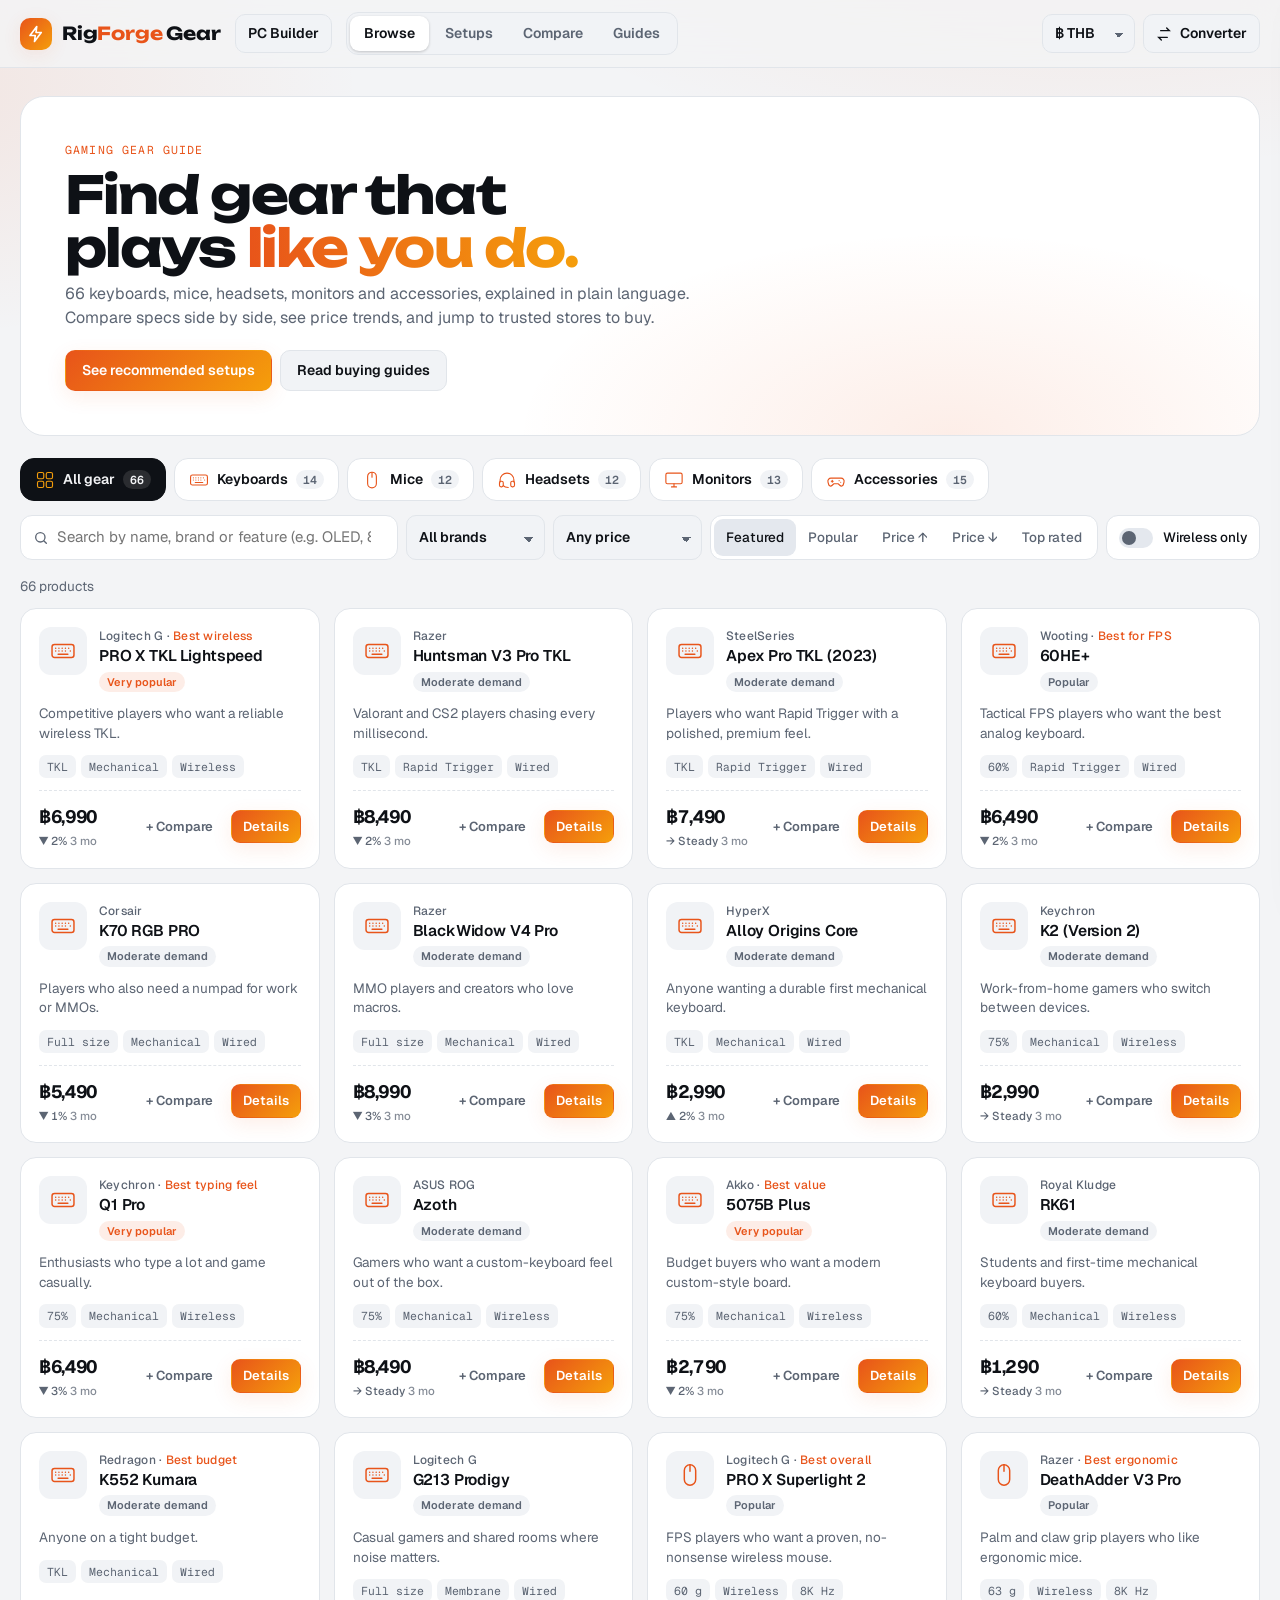
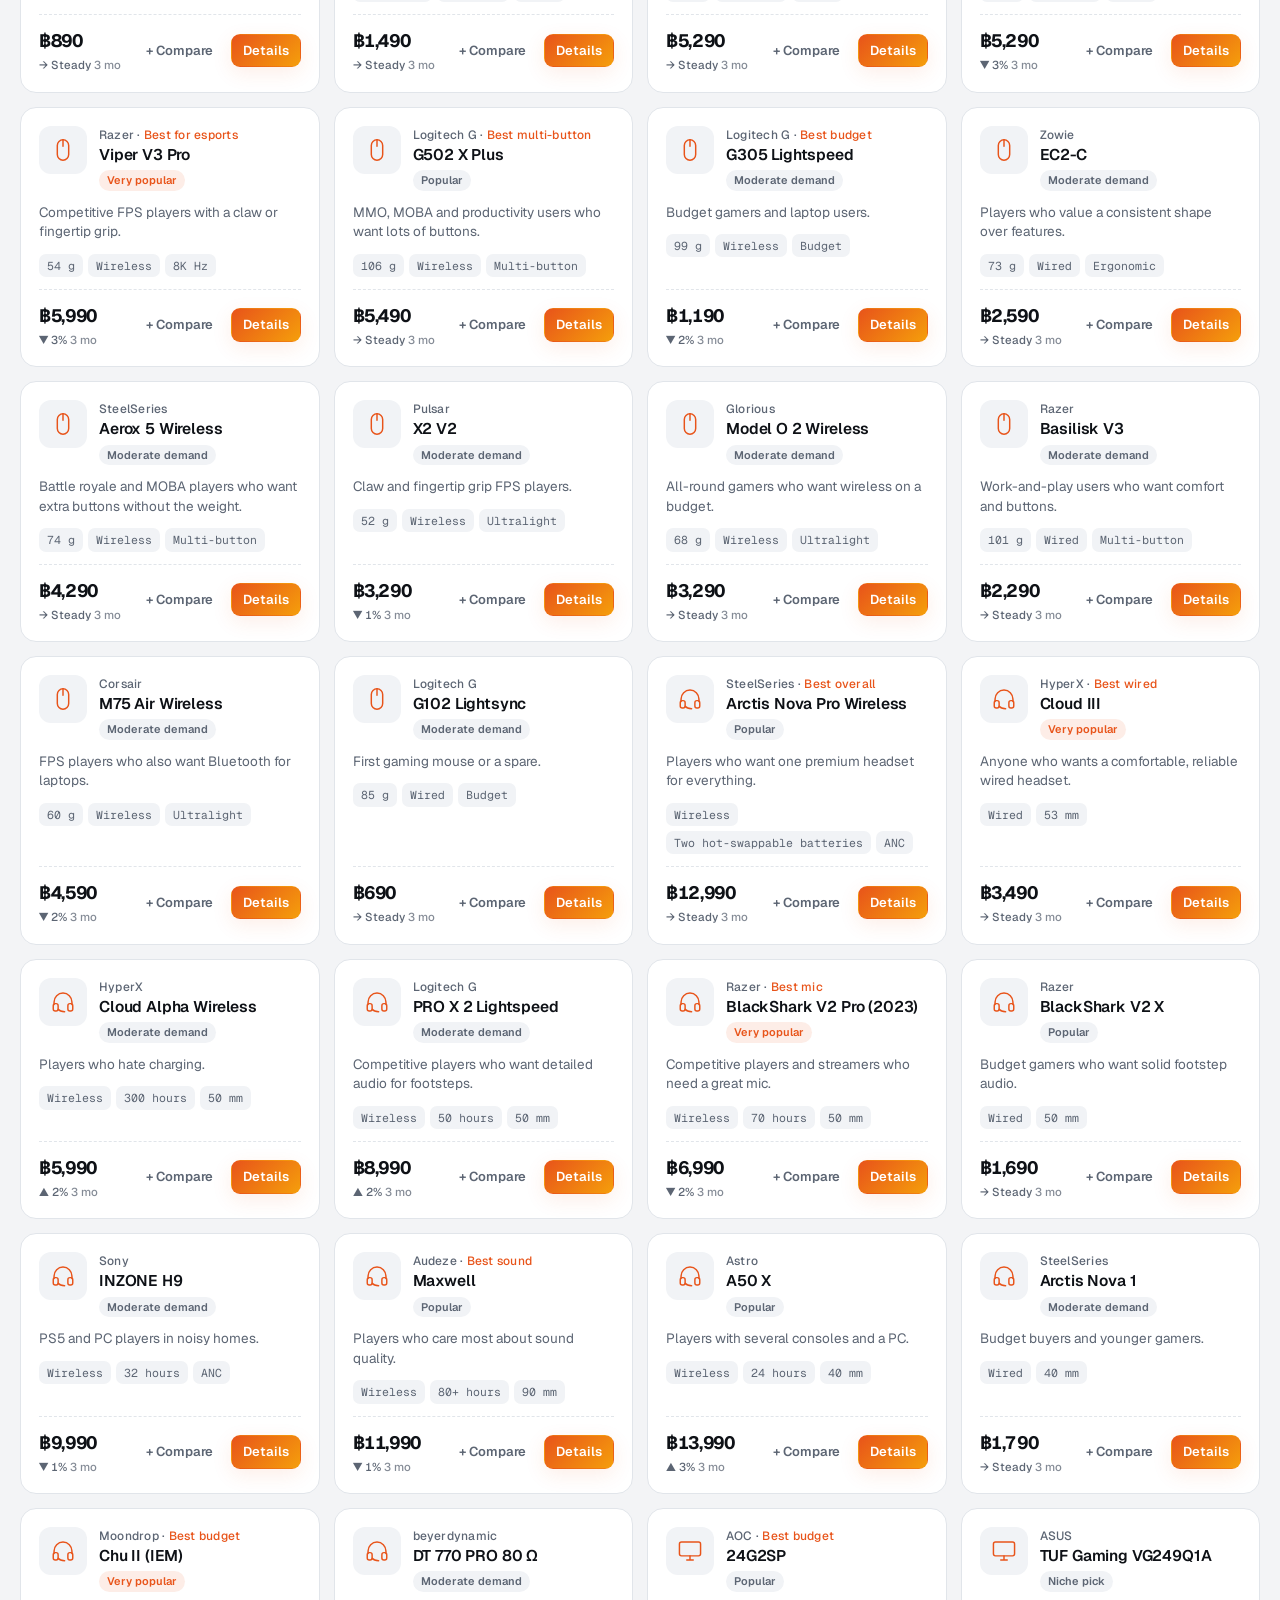
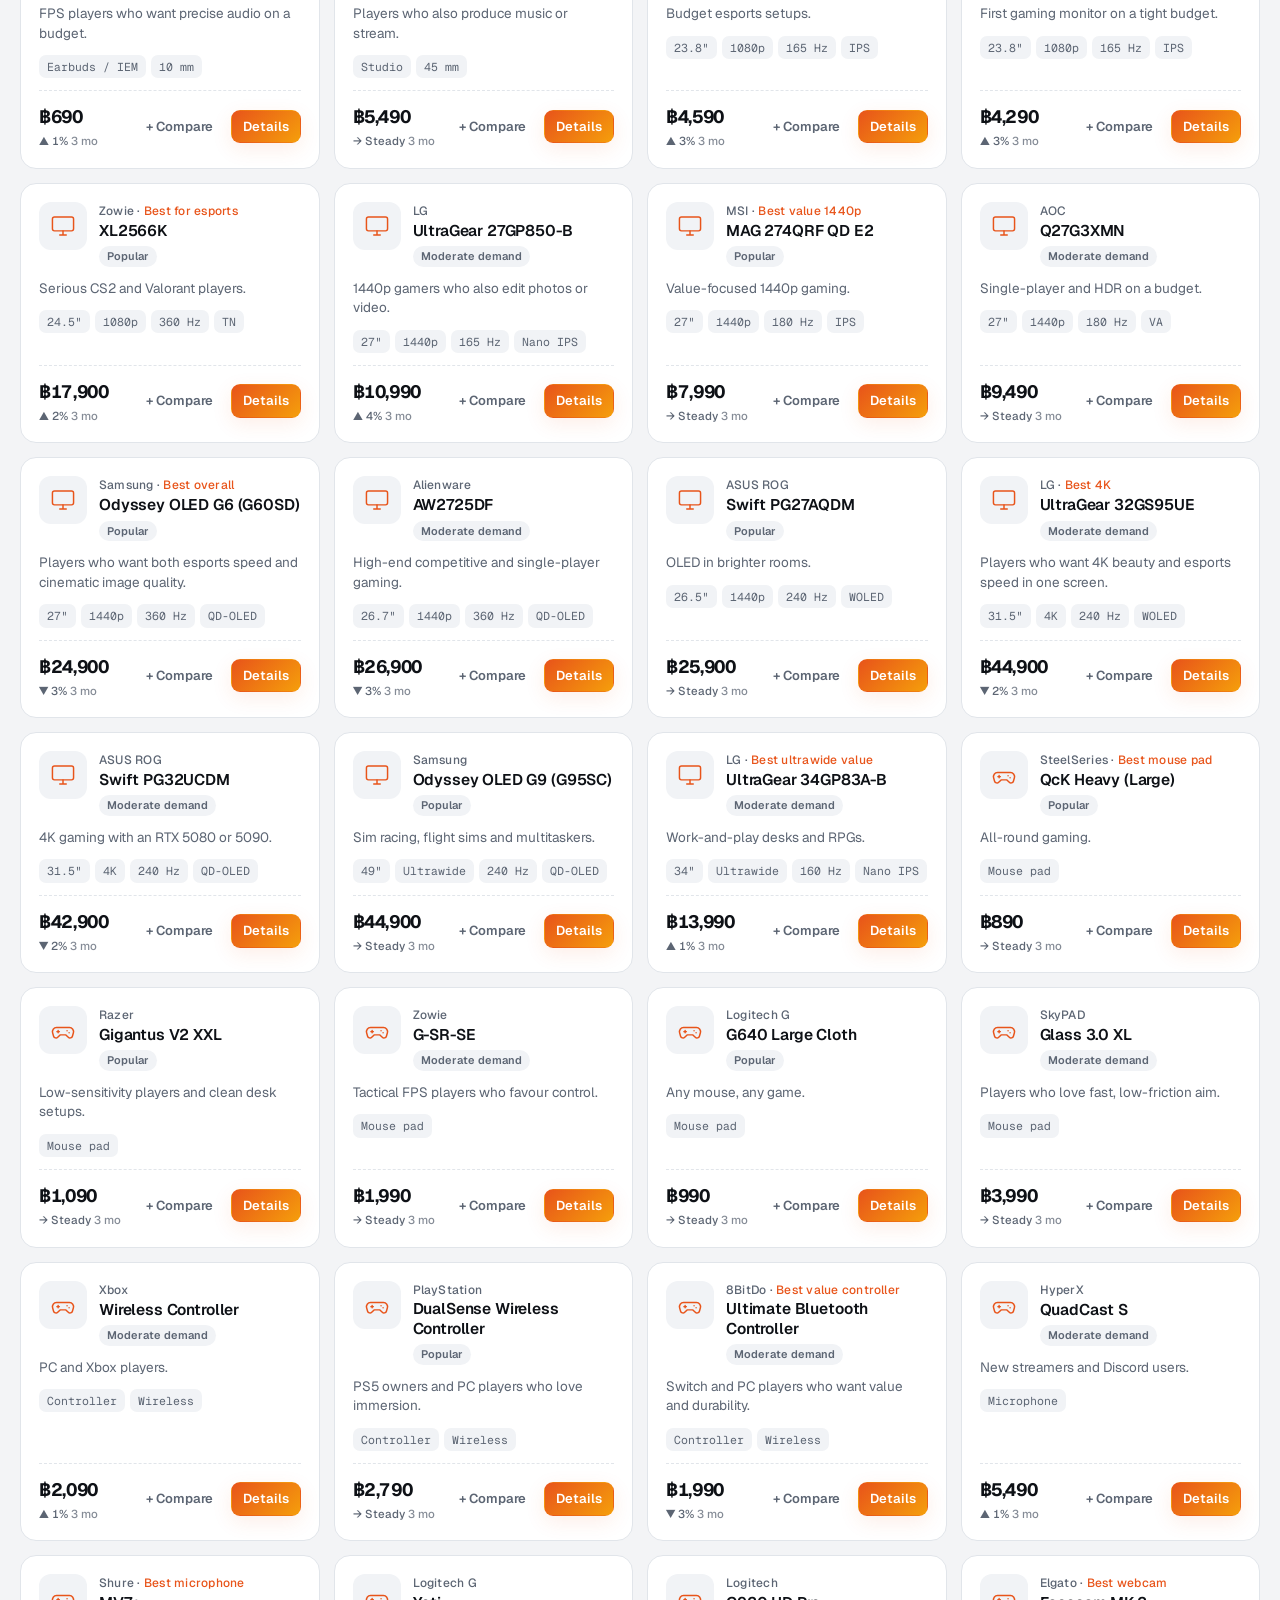
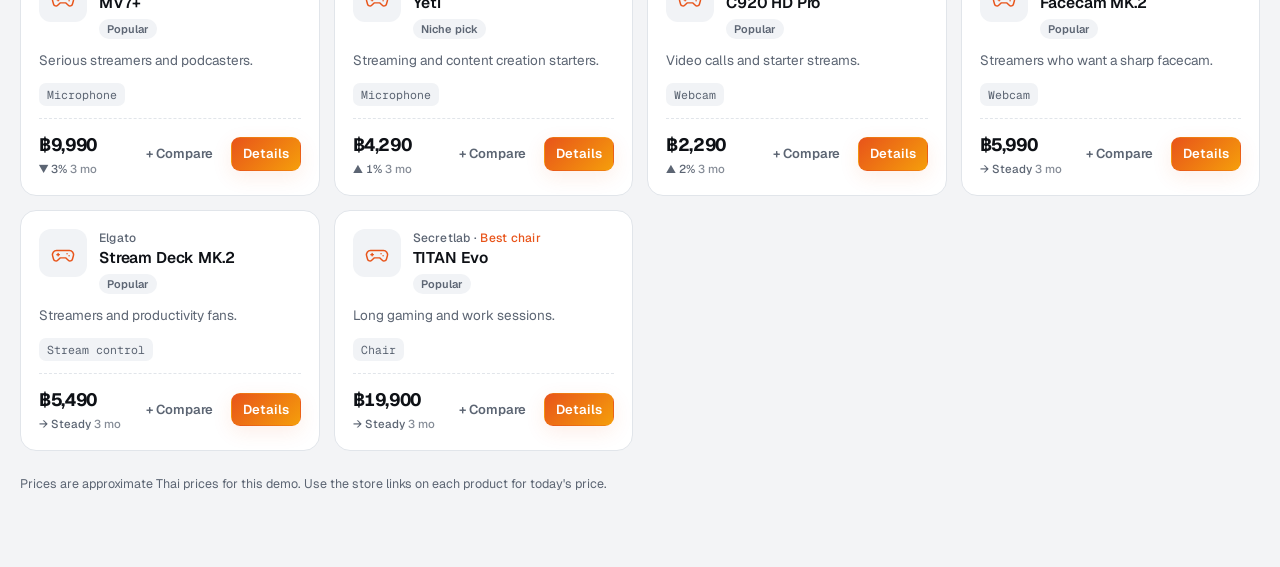
==== gear.html @ 375cad12 "Add files via upload" ====
<!doctype html>
<html lang="en">
<head>
<meta charset="utf-8">
<meta name="viewport" content="width=device-width,initial-scale=1,viewport-fit=cover">
<meta name="description" content="RigForge Gear: gaming keyboards, mice, headsets, monitors and accessories explained, compared and linked to stores.">
<title>RigForge Gear</title>
<link rel="preconnect" href="https://fonts.googleapis.com">
<link rel="preconnect" href="https://fonts.gstatic.com" crossorigin>
<link rel="stylesheet" href="https://fonts.googleapis.com/css2?family=Geist:wght@400;500;600;700&family=Geist+Mono:wght@400;500&family=Unbounded:wght@600;700&family=IBM+Plex+Sans+Thai:wght@400;500&display=swap">
<style>
/* Layout: forge workbench — glass header (views + currency + AI), card grid of parts, floating build console; 3D stage, picks page, detail drawer, chat panel. Dark-first, ember accent. */
:root{
  --bg:#0A0C0F; --surface:#12161C; --surface-2:#1A2029; --surface-3:#222A35; --ink:#ECEFF3; --muted:#8B95A3; --line:#252C36;
  --accent:#FF6B2C; --accent-2:#FFB547; --accent-ink:#160A03; --glow:rgba(255,107,44,.16); --head:rgba(10,12,15,.74); --scrim:rgba(0,0,0,.55);
  --ok:#3DD68C; --ok-soft:rgba(61,214,140,.12); --warn:#F5B544; --warn-soft:rgba(245,181,68,.13); --err:#FF6464; --err-soft:rgba(255,100,100,.13);
  --star:#FFB547; --shadow:0 10px 40px rgba(0,0,0,.45);
  --f-brand:"Unbounded","Geist",system-ui,sans-serif;
  --f-body:"Geist","IBM Plex Sans Thai",system-ui,-apple-system,"Segoe UI",sans-serif;
  --f-mono:"Geist Mono",ui-monospace,SFMono-Regular,Menlo,monospace;
  --r:16px; color-scheme:dark;
}
@media (prefers-color-scheme:light){:root:not([data-theme="dark"]){
  --bg:#F3F4F6; --surface:#FFFFFF; --surface-2:#F1F3F6; --surface-3:#E4E8EE; --ink:#0E1116; --muted:#5C6573; --line:#E1E5EA;
  --accent:#E8541A; --accent-2:#F59E0B; --accent-ink:#FFFFFF; --glow:rgba(232,84,26,.10); --head:rgba(243,244,246,.8); --scrim:rgba(14,17,22,.35);
  --ok:#138A4F; --ok-soft:#E3F5EB; --warn:#A96300; --warn-soft:#FDF1DC; --err:#CF3434; --err-soft:#FCE6E6;
  --star:#E08A00; --shadow:0 10px 40px rgba(14,17,22,.10); color-scheme:light}}
:root[data-theme="light"]{
  --bg:#F3F4F6; --surface:#FFFFFF; --surface-2:#F1F3F6; --surface-3:#E4E8EE; --ink:#0E1116; --muted:#5C6573; --line:#E1E5EA;
  --accent:#E8541A; --accent-2:#F59E0B; --accent-ink:#FFFFFF; --glow:rgba(232,84,26,.10); --head:rgba(243,244,246,.8); --scrim:rgba(14,17,22,.35);
  --ok:#138A4F; --ok-soft:#E3F5EB; --warn:#A96300; --warn-soft:#FDF1DC; --err:#CF3434; --err-soft:#FCE6E6;
  --star:#E08A00; --shadow:0 10px 40px rgba(14,17,22,.10); color-scheme:light}

*{box-sizing:border-box}
[hidden]{display:none!important}
body{background:var(--bg);background-image:radial-gradient(900px 420px at 85% -120px,var(--glow),transparent 70%),radial-gradient(700px 360px at -10% 10%,var(--glow),transparent 70%);background-attachment:fixed;color:var(--ink);font-family:var(--f-body);font-size:15px;line-height:1.5;margin:0;min-height:100vh}
button,input,select,textarea{font:inherit;color:inherit}
button{cursor:pointer}
:focus-visible{outline:2px solid var(--accent);outline-offset:2px;border-radius:6px}
.num{font-variant-numeric:tabular-nums}
.visually-hidden{position:absolute;width:1px;height:1px;overflow:hidden;clip:rect(0 0 0 0)}

/* header */
.top{position:sticky;top:env(safe-area-inset-top,0px);z-index:30;background:var(--head);backdrop-filter:blur(16px) saturate(1.4);-webkit-backdrop-filter:blur(16px) saturate(1.4);border-bottom:1px solid var(--line)}
.top-in{max-width:1320px;margin:0 auto;padding-block:12px;padding-inline:20px;display:flex;align-items:center;gap:14px;flex-wrap:wrap}
.brand{display:flex;align-items:center;gap:10px;font-family:var(--f-brand);font-weight:700;font-size:18px;letter-spacing:-.01em;color:var(--ink);background:none;border:0;padding:0}
.logo{width:32px;height:32px;border-radius:10px;background:linear-gradient(135deg,var(--accent),var(--accent-2));display:grid;place-items:center;color:var(--accent-ink);box-shadow:0 4px 18px var(--glow)}
.logo svg{width:18px;height:18px}
.brand em{font-style:normal;color:var(--accent)}
.tabs{display:flex;gap:2px;background:var(--surface-2);border:1px solid var(--line);border-radius:12px;padding:3px}
.tabs button{border:0;background:none;padding:7px 14px;border-radius:9px;font-weight:600;font-size:14px;color:var(--muted);white-space:nowrap}
.tabs button:hover{color:var(--ink)}
.tabs button.on{background:var(--surface);color:var(--ink);box-shadow:0 1px 3px rgba(0,0,0,.2)}
.top-tools{margin-left:auto;display:flex;align-items:center;gap:8px}
.cur-select{appearance:none;-webkit-appearance:none;background:var(--surface-2);border:1px solid var(--line);border-radius:10px;padding:8px 30px 8px 12px;font-weight:600;font-size:14px;background-image:linear-gradient(45deg,transparent 50%,var(--muted) 50%),linear-gradient(135deg,var(--muted) 50%,transparent 50%);background-position:calc(100% - 15px) 55%,calc(100% - 10px) 55%;background-size:5px 5px;background-repeat:no-repeat}
.icon-btn{display:inline-flex;align-items:center;gap:8px;background:var(--surface-2);border:1px solid var(--line);border-radius:10px;padding:8px 12px;font-weight:600;font-size:14px}
.icon-btn:hover,.cur-select:hover{border-color:var(--muted)}
.icon-btn svg{width:16px;height:16px}
.icon-btn.on{border-color:var(--accent);color:var(--accent)}
.icon-btn.ai{background:linear-gradient(135deg,var(--accent),var(--accent-2));border-color:transparent;color:var(--accent-ink)}
@media (max-width:820px){.tabs{order:3;width:100%}.tabs button{flex:1}}
@media (max-width:560px){.icon-btn .lbl{display:none}.brand span.w{display:none}}

/* steps */
.steps{max-width:1320px;margin:0 auto;padding-inline:20px;padding-block:0 12px;display:flex;gap:6px;overflow-x:auto;scrollbar-width:none}
.steps::-webkit-scrollbar{display:none}
.step{flex:0 0 auto;display:flex;align-items:center;gap:8px;background:transparent;border:1px solid var(--line);padding:6px 12px 6px 6px;border-radius:999px;font-size:13.5px;font-weight:500;color:var(--muted);white-space:nowrap;transition:.15s}
.step .n{width:22px;height:22px;border-radius:50%;display:grid;place-items:center;font-family:var(--f-mono);font-size:11px;background:var(--surface-2);color:var(--muted)}
.step.ok .n{background:var(--ok-soft);color:var(--ok)}
.step.warn .n{background:var(--warn-soft);color:var(--warn)}
.step.err .n{background:var(--err-soft);color:var(--err)}
.step:hover{color:var(--ink);border-color:var(--muted)}
.step.on{background:var(--ink);border-color:var(--ink);color:var(--bg)}
.step.on .n{background:var(--bg);color:var(--ink)}

/* converter popover */
.conv{position:absolute;right:20px;top:calc(100% + 8px);width:min(380px,calc(100vw - 32px));background:var(--surface);border:1px solid var(--line);border-radius:var(--r);box-shadow:var(--shadow);padding:18px;z-index:50}
.conv h3{margin:0 0 2px;font-size:16px;font-weight:600}
.conv .sub{font-size:12.5px;color:var(--muted);margin-bottom:14px}
.conv-grid{display:grid;gap:10px}
.conv-row{display:grid;grid-template-columns:minmax(0,1fr) 108px;gap:8px}
.conv input,.conv select{background:var(--surface-2);border:1px solid var(--line);border-radius:10px;padding:10px 12px;min-width:0;width:100%}
.conv input{font-family:var(--f-mono);font-size:16px}
.swap{justify-self:center;width:36px;height:36px;border-radius:50%;border:1px solid var(--line);background:var(--surface-2);display:grid;place-items:center;transition:transform .2s}
.swap:hover{transform:rotate(180deg);border-color:var(--accent)}
.swap svg{width:16px;height:16px}
.conv-out{background:linear-gradient(135deg,var(--glow),transparent);border:1px solid var(--line);border-radius:12px;padding:14px}
.conv-out .big{font-family:var(--f-mono);font-size:26px;font-weight:500;letter-spacing:-.02em;overflow-wrap:anywhere}
.conv-out .rate{font-size:12.5px;color:var(--muted)}
.conv-foot{display:flex;flex-wrap:wrap;gap:8px;margin-top:12px}
.quick{display:flex;flex-wrap:wrap;gap:6px;margin-top:12px}
.quick button{font-family:var(--f-mono);font-size:12px;padding:5px 9px;border-radius:8px;border:1px solid var(--line);background:none;color:var(--muted)}
.quick button:hover{color:var(--ink);border-color:var(--muted)}
@media (max-width:560px){.conv{right:16px}}

/* shell */
.shell{max-width:1320px;margin:0 auto;padding-inline:20px;padding-block:28px 60px;display:grid;grid-template-columns:minmax(0,1fr) 360px;gap:28px;align-items:start}
.shell.full{grid-template-columns:minmax(0,1fr)}
.shell.full .console{display:none}
@media (max-width:980px){.shell{grid-template-columns:minmax(0,1fr);padding-bottom:120px}}
@media (max-width:560px){.shell,.top-in,.steps{padding-inline:16px}}

h1,h2,h3{margin:0;text-wrap:balance;letter-spacing:-.02em}
h1{font-size:clamp(26px,3.2vw,34px);font-weight:700;line-height:1.1}
h2{font-size:19px;font-weight:600}
.eyebrow{font-family:var(--f-mono);font-size:11.5px;letter-spacing:.1em;text-transform:uppercase;color:var(--accent)}
.lede{color:var(--muted);max-width:62ch;margin:8px 0 0}
.main-head{display:flex;flex-wrap:wrap;align-items:flex-end;justify-content:space-between;gap:16px;margin-bottom:20px}
.head-acts{display:flex;gap:8px;flex-wrap:wrap}

/* buttons */
.btn{display:inline-flex;align-items:center;justify-content:center;gap:6px;border:1px solid var(--line);background:var(--surface-2);border-radius:10px;padding:9px 16px;font-weight:600;font-size:14px;white-space:nowrap;transition:.15s}
.btn:hover{border-color:var(--muted)}
.btn.primary{background:linear-gradient(135deg,var(--accent),var(--accent-2));border-color:transparent;color:var(--accent-ink);box-shadow:0 6px 20px var(--glow)}
.btn.primary:hover{filter:brightness(1.07);transform:translateY(-1px)}
.btn.ghost{background:none;border-color:transparent;color:var(--muted)}
.btn.ghost:hover{color:var(--ink)}
.btn.sel{background:var(--ok-soft);border-color:transparent;color:var(--ok)}
.btn.sm{padding:6px 11px;font-size:13px;border-radius:9px}
.btn[disabled]{opacity:.4;cursor:not-allowed;transform:none;filter:none}
.link{background:none;border:0;padding:0;color:inherit;text-align:left;font:inherit}
.link:hover{color:var(--accent)}

/* toolbar */
.tools{display:flex;flex-wrap:wrap;gap:8px;margin-bottom:16px}
.search{flex:1 1 240px;display:flex;align-items:center;gap:8px;background:var(--surface);border:1px solid var(--line);border-radius:12px;padding:0 12px;min-width:0}
.search svg{width:16px;height:16px;color:var(--muted);flex:none}
.search input{border:0;background:none;padding:10px 0;width:100%;min-width:0;outline:none}
.search:focus-within{border-color:var(--accent)}
.seg{display:flex;flex-wrap:wrap;background:var(--surface);border:1px solid var(--line);border-radius:12px;padding:3px}
.seg button{border:0;background:none;padding:6px 12px;border-radius:9px;font-size:13.5px;font-weight:500;color:var(--muted)}
.seg button.on{background:var(--surface-3);color:var(--ink)}
.toggle{display:flex;align-items:center;gap:10px;font-size:13.5px;font-weight:500;padding:6px 12px;border:1px solid var(--line);border-radius:12px;background:var(--surface);cursor:pointer}
.toggle input{appearance:none;-webkit-appearance:none;width:34px;height:20px;border-radius:99px;background:var(--surface-3);position:relative;margin:0;cursor:pointer;transition:.2s;flex:none}
.toggle input::after{content:"";position:absolute;top:3px;left:3px;width:14px;height:14px;border-radius:50%;background:var(--muted);transition:.2s}
.toggle input:checked{background:var(--accent)}
.toggle input:checked::after{left:17px;background:var(--accent-ink)}

/* part cards */
.grid{display:grid;grid-template-columns:repeat(auto-fill,minmax(280px,1fr));gap:14px}
.card{position:relative;display:flex;flex-direction:column;gap:12px;background:var(--surface);border:1px solid var(--line);border-radius:var(--r);padding:18px;transition:border-color .15s,transform .15s,box-shadow .15s}
.card:hover{border-color:var(--surface-3);transform:translateY(-2px);box-shadow:var(--shadow)}
.card.sel{border-color:var(--accent);box-shadow:0 0 0 1px var(--accent),0 10px 40px var(--glow)}
.card.bad{opacity:.62}
.card.bad:hover{opacity:.92}
.card-top{display:flex;gap:12px;align-items:flex-start;padding-right:64px}
.thumb{width:48px;height:48px;border-radius:12px;background:var(--surface-2);display:grid;place-items:center;color:var(--accent);flex:none}
.thumb svg{width:26px;height:26px}
.pbrand{font-size:12px;color:var(--muted);font-weight:500;letter-spacing:.02em}
.pname{font-weight:600;font-size:15.5px;line-height:1.3;letter-spacing:-.01em}
.badge{position:absolute;top:14px;right:14px;font-size:11px;font-weight:600;padding:3px 8px;border-radius:99px}
.badge.ok{background:var(--ok-soft);color:var(--ok)}.badge.warn{background:var(--warn-soft);color:var(--warn)}.badge.err{background:var(--err-soft);color:var(--err)}
.tags{display:flex;flex-wrap:wrap;gap:5px}
.tag{font-family:var(--f-mono);font-size:11.5px;padding:3px 8px;border-radius:7px;background:var(--surface-2);color:var(--muted);white-space:nowrap}
.rating{display:inline-flex;align-items:center;gap:4px;font-size:12.5px;color:var(--muted)}
.rating b{color:var(--star);font-weight:600}
.msgs{display:grid;gap:4px;font-size:13px}
.msg{display:flex;gap:7px;align-items:flex-start}
.msg b{font-family:var(--f-mono)}
.msg.warn{color:var(--warn)}.msg.err{color:var(--err)}
.card-foot{margin-top:auto;display:flex;align-items:center;justify-content:space-between;gap:10px;padding-top:12px;border-top:1px dashed var(--line);flex-wrap:wrap}
.card-foot .acts{display:flex;gap:6px}
.price{font-weight:700;font-size:18px;letter-spacing:-.02em}
.price small{display:block;font-size:11.5px;font-weight:500;color:var(--muted);letter-spacing:0}
.empty{padding:40px;text-align:center;color:var(--muted);border:1px dashed var(--line);border-radius:var(--r)}

/* build console */
.console{position:sticky;top:calc(env(safe-area-inset-top,0px) + 128px);background:var(--surface);border:1px solid var(--line);border-radius:20px;box-shadow:var(--shadow);overflow:hidden}
.c-head{padding:18px 18px 14px;display:flex;justify-content:space-between;align-items:center;gap:8px}
.pill{font-size:12px;font-weight:600;padding:4px 10px;border-radius:99px;white-space:nowrap}
.pill.ok{background:var(--ok-soft);color:var(--ok)}.pill.warn{background:var(--warn-soft);color:var(--warn)}.pill.err{background:var(--err-soft);color:var(--err)}.pill.idle{background:var(--surface-2);color:var(--muted)}
.gauge{display:flex;align-items:center;gap:16px;margin:0 18px 12px;padding:14px;border-radius:14px;background:var(--surface-2)}
.gauge svg{width:76px;height:76px;flex:none}
.gauge .g-l{font-size:12px;color:var(--muted)}
.gauge .g-v{font-family:var(--f-mono);font-size:20px;font-weight:500}
.gauge .g-s{font-size:12.5px;color:var(--muted)}
.rows{list-style:none;margin:0;padding:0 8px 6px}
.row{display:grid;grid-template-columns:30px minmax(0,1fr) auto;gap:10px;align-items:center;padding:8px 10px;border-radius:10px;cursor:pointer;width:100%;text-align:left;background:none;border:0}
.row:hover{background:var(--surface-2)}
.row .ri{width:30px;height:30px;border-radius:8px;background:var(--surface-2);display:grid;place-items:center;color:var(--muted);position:relative}
.row:hover .ri{background:var(--surface-3)}
.row .ri svg{width:16px;height:16px}
.row .ri i{position:absolute;right:-2px;bottom:-2px;width:9px;height:9px;border-radius:50%;border:2px solid var(--surface)}
.row .ri i.ok{background:var(--ok)}.row .ri i.warn{background:var(--warn)}.row .ri i.err{background:var(--err)}
.row .ri.filled{color:var(--accent)}
.row .k{font-size:11px;color:var(--muted);font-family:var(--f-mono);letter-spacing:.06em;text-transform:uppercase}
.row .v{font-size:13.5px;font-weight:500;overflow:hidden;text-overflow:ellipsis;white-space:nowrap}
.row .v.none{color:var(--muted);font-weight:400}
.row .p{font-size:13px;color:var(--muted)}
.c-total{margin:4px 18px 0;padding:16px 0;border-top:1px solid var(--line);display:flex;justify-content:space-between;align-items:flex-end;gap:10px}
.c-total .lab{font-size:13px;color:var(--muted)}
.c-total strong{font-size:28px;font-weight:700;letter-spacing:-.03em;line-height:1}
.c-total .alt{font-size:12px;color:var(--muted);text-align:right;margin-top:4px}
.c-actions{padding:0 18px 18px;display:grid;grid-template-columns:1fr 1fr;gap:8px}
.c-actions .btn.primary{grid-column:1/-1}
.close-sheet{display:none}

/* mobile */
.mbar{display:none}
.scrim{display:none}
@media (max-width:980px){
  .console{position:fixed;left:0;right:0;bottom:0;top:auto;z-index:60;border-radius:22px 22px 0 0;max-height:85vh;overflow:auto;transform:translateY(105%);transition:transform .28s cubic-bezier(.2,.8,.2,1);padding-bottom:env(safe-area-inset-bottom,0px)}
  .console.open{transform:none}
  .shell.full .console{display:block}
  .close-sheet{display:inline-flex}
  .mbar{display:flex;position:fixed;left:12px;right:84px;bottom:calc(12px + env(safe-area-inset-bottom,0px));z-index:40;background:var(--surface);border:1px solid var(--line);border-radius:16px;padding:10px 10px 10px 16px;align-items:center;gap:12px;box-shadow:var(--shadow)}
  .mbar .t{font-weight:700;font-size:18px;letter-spacing:-.02em}
  .mbar .s{font-size:12px;color:var(--muted)}
  .mbar .btn{margin-left:auto}
  .scrim{display:block;position:fixed;inset:0;background:var(--scrim);z-index:55}
}

/* start + hero */
.hero{position:relative;overflow:hidden;border-radius:24px;padding:clamp(24px,4vw,44px);background:var(--surface);border:1px solid var(--line)}
.hero::before{content:"";position:absolute;inset:auto -10% -60% 40%;height:120%;background:radial-gradient(closest-side,var(--glow),transparent);pointer-events:none}
.hero h1{font-family:var(--f-brand);font-size:clamp(30px,5vw,52px);font-weight:700;line-height:1.02;letter-spacing:-.03em;max-width:14ch}
.hero h1 span{background:linear-gradient(90deg,var(--accent),var(--accent-2));-webkit-background-clip:text;background-clip:text;color:transparent}
.hero .lede{font-size:16px;position:relative}
.hero-acts{display:flex;flex-wrap:wrap;gap:8px;margin-top:20px;position:relative}
.stats{display:flex;flex-wrap:wrap;gap:24px;margin-top:24px;position:relative}
.stat .v{font-family:var(--f-mono);font-size:22px;font-weight:500}
.stat .l{font-size:12.5px;color:var(--muted)}
.presets{display:grid;grid-template-columns:repeat(auto-fill,minmax(270px,1fr));gap:14px;margin-top:16px}
.preset{position:relative;text-align:left;background:var(--surface);border:1px solid var(--line);border-radius:var(--r);padding:20px;display:flex;flex-direction:column;gap:12px;transition:.15s}
.preset:hover{border-color:var(--accent);box-shadow:0 10px 40px var(--glow)}
.preset .tier{display:flex;gap:6px;flex-wrap:wrap}
.preset .tier span{font-family:var(--f-mono);font-size:10.5px;letter-spacing:.08em;text-transform:uppercase;color:var(--accent);background:var(--glow);padding:3px 7px;border-radius:6px}
.preset h3{font-size:19px;font-weight:600}
.preset p{margin:0;color:var(--muted);font-size:14px}
.preset ul{margin:0;padding:0;list-style:none;display:grid;gap:6px;font-size:13px}
.preset li{display:flex;gap:8px;align-items:center}
.preset li svg{width:14px;height:14px;color:var(--muted);flex:none}
.preset .pp{font-size:21px;font-weight:700;letter-spacing:-.02em;margin-top:auto;padding-top:12px;border-top:1px dashed var(--line);display:flex;justify-content:space-between;align-items:center;gap:8px;flex-wrap:wrap}
.preset .pp .acts{display:flex;gap:6px}
.section{margin-top:36px}
.section-head{display:flex;justify-content:space-between;align-items:baseline;gap:12px;flex-wrap:wrap}
.saved{display:grid;gap:8px;margin-top:12px}
.saved-row{display:flex;flex-wrap:wrap;gap:10px;align-items:center;background:var(--surface);border:1px solid var(--line);border-radius:12px;padding:12px 16px}
.saved-row .nm{font-weight:600}
.saved-row .meta{font-size:13px;color:var(--muted)}
.saved-row .acts{margin-left:auto;display:flex;gap:6px}

/* best picks */
.picks-group{margin-top:22px}
.picks-group h3{font-size:14px;font-family:var(--f-mono);font-weight:500;letter-spacing:.08em;text-transform:uppercase;color:var(--muted);margin-bottom:10px;display:flex;align-items:center;gap:8px}
.picks-group h3 svg{width:16px;height:16px;color:var(--accent)}
.picks{display:grid;grid-template-columns:repeat(auto-fill,minmax(250px,1fr));gap:12px}
.pick{display:flex;flex-direction:column;gap:8px;background:var(--surface);border:1px solid var(--line);border-radius:14px;padding:16px}
.pick .award{align-self:flex-start;font-size:11.5px;font-weight:600;padding:3px 9px;border-radius:99px;background:linear-gradient(135deg,var(--accent),var(--accent-2));color:var(--accent-ink)}
.pick .why{font-size:13.5px;color:var(--muted)}
.pick .row2{margin-top:auto;display:flex;justify-content:space-between;align-items:center;gap:8px;padding-top:8px}

/* review page */
.report{display:grid;gap:8px;margin-bottom:22px}
.check-item{display:flex;gap:10px;align-items:flex-start;padding:12px 16px;border-radius:12px;font-size:14px;background:var(--surface);border:1px solid var(--line)}
.check-item.err{background:var(--err-soft);border-color:transparent}
.check-item.warn{background:var(--warn-soft);border-color:transparent}
.check-item.ok{background:var(--ok-soft);border-color:transparent}
.check-item .ic{font-family:var(--f-mono);font-weight:600;min-width:16px}
.check-item.err .ic{color:var(--err)}.check-item.warn .ic{color:var(--warn)}.check-item.ok .ic{color:var(--ok)}
.tbl-wrap{overflow-x:auto;background:var(--surface);border:1px solid var(--line);border-radius:var(--r)}
table{border-collapse:collapse;width:100%;font-size:14px}
th,td{text-align:left;padding:12px 16px;border-bottom:1px solid var(--line);vertical-align:top}
th{font-family:var(--f-mono);font-size:11px;letter-spacing:.08em;text-transform:uppercase;color:var(--muted);font-weight:500}
td.r,th.r{text-align:right;white-space:nowrap}
tfoot td{font-weight:700;border-bottom:0;font-size:18px;letter-spacing:-.02em}
.save-row{display:flex;flex-wrap:wrap;gap:8px;margin-top:18px}
.save-row input{flex:1 1 220px;background:var(--surface);border:1px solid var(--line);border-radius:10px;padding:9px 14px;min-width:0}
.note{font-size:12.5px;color:var(--muted);margin-top:24px}
.note a{color:var(--accent)}
.banner{display:flex;flex-wrap:wrap;gap:10px;align-items:center;background:var(--surface);border:1px solid var(--line);border-left:3px solid var(--accent);border-radius:12px;padding:10px 14px;font-size:14px;margin-bottom:18px}
.banner .btn{padding:5px 10px;font-size:13px}
.banner span{flex:1 1 220px}

/* 3D */
.stage-wrap{display:grid;grid-template-columns:minmax(0,1fr) 300px;gap:20px;align-items:start}
@media (max-width:980px){.stage-wrap{grid-template-columns:minmax(0,1fr)}}
.stage{position:relative;background:radial-gradient(ellipse at 50% 40%,var(--surface-2),var(--surface));border:1px solid var(--line);border-radius:22px;overflow:hidden;aspect-ratio:4/3;max-width:100%;touch-action:none;cursor:grab}
.stage:active{cursor:grabbing}
.stage canvas{display:block;width:100%;height:100%}
.stage-hud{position:absolute;left:14px;right:14px;bottom:14px;display:flex;flex-wrap:wrap;gap:8px;justify-content:space-between;align-items:flex-end;pointer-events:none}
.stage-hud > *{pointer-events:auto}
.stage-hint{font-size:12px;color:var(--muted);background:var(--head);backdrop-filter:blur(8px);padding:6px 10px;border-radius:8px}
.stage-ctrls{display:flex;gap:6px;flex-wrap:wrap}
.stage-ctrls .btn{background:var(--head);backdrop-filter:blur(8px)}
.stage-ctrls .btn.on{border-color:var(--accent);color:var(--accent)}
.tip{position:absolute;pointer-events:none;background:var(--ink);color:var(--bg);font-size:12.5px;font-weight:500;padding:6px 10px;border-radius:8px;transform:translate(-50%,-130%);white-space:nowrap;z-index:2}
.stage-fallback{position:absolute;inset:0 0 60px 0;display:grid;place-items:center;text-align:center;padding:24px;color:var(--muted)}
.legend{background:var(--surface);border:1px solid var(--line);border-radius:18px;padding:8px}
.legend h2{padding:10px 10px 6px}
.lg{display:grid;grid-template-columns:12px minmax(0,1fr);gap:10px;align-items:center;padding:8px 10px;border-radius:10px;width:100%;text-align:left;background:none;border:0}
.lg:hover,.lg.on{background:var(--surface-2)}
.lg i{width:12px;height:12px;border-radius:4px}
.lg .k{font-size:11px;font-family:var(--f-mono);letter-spacing:.06em;text-transform:uppercase;color:var(--muted)}
.lg .v{font-size:13.5px;font-weight:500;overflow:hidden;text-overflow:ellipsis;white-space:nowrap}
.lg .v.none{color:var(--muted);font-weight:400}

/* drawer */
.drawer{position:fixed;top:0;right:0;bottom:0;width:min(560px,100%);z-index:90;background:var(--surface);border-left:1px solid var(--line);box-shadow:var(--shadow);overflow-y:auto;transform:translateX(105%);transition:transform .28s cubic-bezier(.2,.8,.2,1);padding-bottom:env(safe-area-inset-bottom,0px);padding-top:env(safe-area-inset-top,0px)}
.drawer.open{transform:none}
.dscrim{position:fixed;inset:0;background:var(--scrim);z-index:85}
.d-head{position:sticky;top:0;z-index:2;background:var(--surface);display:flex;justify-content:space-between;align-items:center;padding:14px 20px;border-bottom:1px solid var(--line)}
.d-body{padding:20px;display:grid;gap:22px}
.d-hero{display:flex;gap:16px;align-items:flex-start}
.d-hero .thumb{width:72px;height:72px;border-radius:18px}
.d-hero .thumb svg{width:40px;height:40px}
.d-hero h2{font-size:22px;line-height:1.2}
.d-buy{display:flex;flex-wrap:wrap;gap:10px;align-items:center;justify-content:space-between;background:var(--surface-2);border-radius:14px;padding:14px 16px}
.d-desc{margin:0;font-size:15px;line-height:1.6}
.specs{width:100%;border:1px solid var(--line);border-radius:12px;overflow:hidden}
.specs td{padding:9px 14px;font-size:14px}
.specs td:first-child{color:var(--muted);width:42%}
.specs tr:last-child td{border-bottom:0}
.sec-h{display:flex;justify-content:space-between;align-items:baseline;gap:10px;margin-bottom:10px;flex-wrap:wrap}
.stars{display:inline-flex;gap:1px;color:var(--star);letter-spacing:0}
.stars .off{color:var(--surface-3)}
.rv-sum{display:flex;align-items:center;gap:14px;background:var(--surface-2);border-radius:14px;padding:14px 16px;margin-bottom:12px}
.rv-sum .avg{font-size:32px;font-weight:700;letter-spacing:-.03em;line-height:1}
.rv-list{display:grid;gap:10px}
.rv{border:1px solid var(--line);border-radius:12px;padding:12px 14px}
.rv-top{display:flex;align-items:center;gap:10px;flex-wrap:wrap}
.rv-top img{width:26px;height:26px;border-radius:50%}
.rv-top .who{font-weight:600;font-size:14px}
.rv-top .when{font-size:12px;color:var(--muted)}
.rv-top .del{margin-left:auto}
.rv p{margin:8px 0 0;font-size:14px;white-space:pre-wrap;overflow-wrap:anywhere}
.form{display:grid;gap:8px;margin-top:12px;border:1px dashed var(--line);border-radius:12px;padding:12px}
.form textarea{background:var(--surface-2);border:1px solid var(--line);border-radius:10px;padding:10px 12px;min-height:72px;resize:vertical;width:100%}
.form textarea:focus{outline:none;border-color:var(--accent)}
.form .frow{display:flex;justify-content:space-between;align-items:center;gap:8px;flex-wrap:wrap}
.star-pick{display:flex;gap:2px}
.star-pick button{background:none;border:0;padding:2px;font-size:22px;line-height:1;color:var(--surface-3)}
.star-pick button.on{color:var(--star)}
.muted{color:var(--muted);font-size:13.5px}

.trend{display:block;font-size:11.5px;font-weight:500;color:var(--muted);letter-spacing:0;margin-top:2px}.trend span{opacity:.75}
.ph-ctrls{display:flex;flex-wrap:wrap;gap:8px;margin-bottom:12px}
.ph-ctrls .seg button{padding:5px 10px;font-size:13px}
.ph-stats{display:grid;grid-template-columns:repeat(4,minmax(0,1fr));gap:8px;margin-bottom:10px}
@media (max-width:480px){.ph-stats{grid-template-columns:repeat(2,minmax(0,1fr))}}
.ph-stats>div{background:var(--surface-2);border-radius:12px;padding:10px 12px;min-width:0}
.ph-stats .k{font-size:11px;font-family:var(--f-mono);letter-spacing:.06em;text-transform:uppercase;color:var(--muted)}
.ph-stats .v{font-weight:700;font-size:16px;letter-spacing:-.01em}
.ph-stats .v.sm{font-size:13px;font-weight:600}
.ph-chart{position:relative;border:1px solid var(--line);border-radius:14px;padding:8px 4px 0;touch-action:pan-y}
.ph-chart svg{display:block}
.ph-tip{position:absolute;transform:translate(-50%,-120%);background:var(--ink);color:var(--bg);padding:7px 10px;border-radius:8px;font-size:12px;pointer-events:none;white-space:nowrap;z-index:2}
.ph-tip .p{font-weight:700;font-size:14px}
.ph-tip .d{opacity:.8}
.ph-legend{display:flex;gap:16px;flex-wrap:wrap;font-size:12.5px;color:var(--muted);margin:8px 2px 0}
.ph-legend span{display:inline-flex;align-items:center;gap:6px}
.ph-legend i{display:inline-block;width:18px;height:0}
.l-line{border-top:2px solid var(--accent)}.l-dash{border-top:2px dashed var(--accent)}.l-band{height:10px!important;background:var(--accent);opacity:.2;border-radius:3px}
.ph-sum{margin:10px 0 0;font-size:14.5px;line-height:1.55}
.ph-data{margin-top:10px;font-size:13.5px}.ph-data summary{cursor:pointer;color:var(--muted)}.ph-data .tbl-wrap{margin-top:8px;max-height:220px;overflow:auto}
.dm{background:var(--surface-2);border-radius:14px;padding:14px 16px}
.dm-top{display:flex;align-items:center;gap:10px;flex-wrap:wrap}
.dm-label{font-weight:700;font-size:16px}
.dm-trend{font-size:12.5px;color:var(--muted);font-weight:500}
.dm-score{margin-left:auto;font-family:var(--f-mono);font-size:13px;color:var(--muted)}
.dm-bar{height:8px;border-radius:99px;background:var(--surface-3);margin:10px 0;overflow:hidden}
.dm-bar i{display:block;height:100%;border-radius:99px;background:linear-gradient(90deg,var(--accent),var(--accent-2))}
.dm p{margin:0;font-size:14.5px;line-height:1.55}
/* chat */
.fab{position:fixed;right:20px;bottom:calc(20px + env(safe-area-inset-bottom,0px));z-index:70;width:58px;height:58px;border-radius:50%;border:0;background:linear-gradient(135deg,var(--accent),var(--accent-2));color:var(--accent-ink);display:grid;place-items:center;box-shadow:0 10px 30px var(--glow),var(--shadow);transition:transform .15s}
.fab:hover{transform:scale(1.06)}
.fab svg{width:26px;height:26px}
@media (max-width:980px){.fab{right:12px;bottom:calc(12px + env(safe-area-inset-bottom,0px));width:62px;height:62px}}
.chat{position:fixed;right:20px;bottom:calc(20px + env(safe-area-inset-bottom,0px));z-index:95;width:min(420px,calc(100vw - 32px));height:min(640px,calc(100vh - 110px));background:var(--surface);border:1px solid var(--line);border-radius:22px;box-shadow:var(--shadow);display:flex;flex-direction:column;overflow:hidden}
@media (max-width:560px){.chat{inset:0;width:100%;height:100%;border-radius:0;padding-top:env(safe-area-inset-top,0px);padding-bottom:env(safe-area-inset-bottom,0px)}}
.ch-head{display:flex;align-items:center;gap:10px;padding:14px 16px;border-bottom:1px solid var(--line)}
.ch-head .logo{width:34px;height:34px}
.ch-head .t{font-weight:600}
.ch-head .s{font-size:12px;color:var(--muted)}
.ch-head .btn{margin-left:auto}
.ch-body{flex:1;overflow-y:auto;padding:16px;display:flex;flex-direction:column;gap:12px}
.bub{max-width:88%;padding:10px 14px;border-radius:16px;font-size:14.5px;line-height:1.55;overflow-wrap:anywhere}
.bub.user{align-self:flex-end;background:linear-gradient(135deg,var(--accent),var(--accent-2));color:var(--accent-ink);border-bottom-right-radius:6px;white-space:pre-wrap}
.bub.bot{align-self:flex-start;background:var(--surface-2);border-bottom-left-radius:6px}
.bub.bot p{margin:0 0 8px}.bub.bot p:last-child{margin:0}
.bub.bot ul,.bub.bot ol{margin:4px 0 8px;padding-left:20px}
.bub.bot code{font-family:var(--f-mono);font-size:13px;background:var(--surface-3);padding:1px 5px;border-radius:5px}
.bub.err{background:var(--err-soft);color:var(--err)}
.thinking span{display:inline-block;width:6px;height:6px;border-radius:50%;background:var(--muted);margin-right:4px;animation:blink 1.2s infinite}
.thinking span:nth-child(2){animation-delay:.2s}.thinking span:nth-child(3){animation-delay:.4s}
@keyframes blink{0%,80%,100%{opacity:.25}40%{opacity:1}}
.chip-part{display:inline-flex;align-items:center;gap:6px;margin:3px 2px;padding:4px 10px;border-radius:99px;border:1px solid var(--accent);background:var(--glow);color:var(--ink);font-size:13px;font-weight:600;vertical-align:middle}
.chip-part:hover{background:var(--accent);color:var(--accent-ink)}
.chip-part.in{border-color:var(--ok);background:var(--ok-soft);color:var(--ok)}
.sugg{display:flex;flex-wrap:wrap;gap:6px;padding:0 16px 10px}
.sugg button{font-size:12.5px;padding:6px 10px;border-radius:99px;border:1px solid var(--line);background:var(--surface-2);color:var(--ink)}
.sugg button:hover{border-color:var(--accent)}
.ch-foot{display:flex;gap:8px;padding:12px;border-top:1px solid var(--line);align-items:flex-end}
.ch-foot textarea{flex:1;min-width:0;background:var(--surface-2);border:1px solid var(--line);border-radius:14px;padding:10px 14px;resize:none;max-height:120px;min-height:44px}
.ch-foot textarea:focus{outline:none;border-color:var(--accent)}
.ch-foot .btn{height:44px}
.ch-note{font-size:11.5px;color:var(--muted);text-align:center;padding:0 12px 10px}

.toast{position:fixed;left:50%;bottom:calc(96px + env(safe-area-inset-bottom,0px));transform:translateX(-50%) translateY(16px);background:var(--ink);color:var(--bg);padding:10px 16px;border-radius:10px;font-size:14px;font-weight:500;opacity:0;pointer-events:none;transition:.2s;z-index:120;max-width:calc(100% - 32px)}
.toast.show{opacity:1;transform:translateX(-50%)}
@media (min-width:981px){.toast{bottom:28px}}
@media (prefers-reduced-motion:reduce){*{transition:none!important;animation:none!important}}

.no-claude [data-chat-open],.no-claude .fab,.no-claude [data-chat-ask]{display:none!important}
.catbar{display:flex;gap:8px;overflow-x:auto;scrollbar-width:none;margin:22px 0 12px;padding-bottom:2px}
.catbar::-webkit-scrollbar{display:none}
.catbtn{flex:0 0 auto;display:flex;align-items:center;gap:8px;background:var(--surface);border:1px solid var(--line);border-radius:14px;padding:10px 14px;font-weight:600;font-size:14px;color:var(--ink)}
.catbtn svg{width:20px;height:20px;color:var(--accent)}
.catbtn em{font-style:normal;font-family:var(--f-mono);font-size:11.5px;color:var(--muted);background:var(--surface-2);padding:1px 7px;border-radius:99px}
.catbtn:hover{border-color:var(--muted)}
.catbtn.on{background:var(--ink);color:var(--bg);border-color:var(--ink)}.catbtn.on svg{color:var(--accent-2)}.catbtn.on em{background:rgba(127,127,127,.25);color:inherit}
.subseg{margin-bottom:12px;display:inline-flex}
.meta-row{display:flex;gap:8px;align-items:center;flex-wrap:wrap;margin-top:4px}
.dm-chip{font-size:11px;font-weight:600;padding:2px 8px;border-radius:99px;background:var(--surface-2);color:var(--muted)}
.dm-chip.hot{background:var(--glow);color:var(--accent)}
.card-desc{margin:0;font-size:13.5px;color:var(--muted);line-height:1.45}
.btn.on-c{color:var(--ok)}
.setup-list{list-style:none;margin:0;padding:0;display:grid;gap:6px}
.setup-list li{display:grid;grid-template-columns:22px minmax(0,1fr) auto;gap:8px;align-items:center;font-size:13.5px}
.setup-list .si{color:var(--accent);display:grid}.setup-list .si svg{width:18px;height:18px}
.setup-list .link{overflow:hidden;text-overflow:ellipsis;white-space:nowrap;font-weight:500}
.cmp table{min-width:640px}
.cmp th[scope=row]{width:150px;color:var(--muted);font-family:var(--f-mono);font-size:11px;letter-spacing:.06em;text-transform:uppercase;font-weight:500}
.cmp thead th{text-transform:none;letter-spacing:0;font-family:var(--f-body);font-size:14px;color:var(--ink);vertical-align:bottom}
.cmp-h{display:flex;gap:10px;align-items:center;margin-bottom:6px}
.thumb.sm{width:34px;height:34px;border-radius:10px}.thumb.sm svg{width:20px;height:20px}
.cmp td{font-size:13.5px}
ul.pc{margin:0;padding-left:18px;display:grid;gap:4px}
ul.pc li::marker{content:"+  ";color:var(--ok);font-weight:700}
ul.pc.con li::marker{content:"–  ";color:var(--warn)}
.guides{display:grid;grid-template-columns:repeat(auto-fill,minmax(320px,1fr));gap:14px}
.guide{background:var(--surface);border:1px solid var(--line);border-radius:var(--r);padding:20px;display:flex;flex-direction:column;gap:14px}
.guide-h{display:flex;gap:12px;align-items:center}
.guide dl{margin:0;display:grid;gap:12px}
.guide dt{font-weight:600;font-size:14.5px}
.guide dd{margin:2px 0 0;color:var(--muted);font-size:14px;line-height:1.5}
.guide-f{margin-top:auto;display:flex;gap:8px;flex-wrap:wrap}
.shops{display:grid;grid-template-columns:repeat(auto-fill,minmax(210px,1fr));gap:8px}
.shop{display:grid;grid-template-columns:34px minmax(0,1fr) 16px;gap:10px;align-items:center;padding:10px 12px;border:1px solid var(--line);border-radius:12px;color:var(--ink);text-decoration:none;background:var(--surface)}
.shop:hover{border-color:var(--accent)}
.shop-i{width:34px;height:34px;border-radius:9px;background:var(--glow);color:var(--accent);display:grid;place-items:center;font-weight:700}
.shop b{display:block;font-size:14px}.shop small{display:block;color:var(--muted);font-size:12px;overflow:hidden;text-overflow:ellipsis;white-space:nowrap}
.shop svg{width:16px;height:16px;color:var(--muted)}
.proscons{display:grid;grid-template-columns:1fr 1fr;gap:12px}
@media (max-width:520px){.proscons{grid-template-columns:1fr}}
.proscons>div{background:var(--surface-2);border-radius:14px;padding:14px 16px}
.proscons h3{font-size:14px;margin-bottom:8px}
.bestfor{margin:10px 0 0;font-size:14.5px}
.award-b{font-size:11.5px;font-weight:600;padding:3px 9px;border-radius:99px;background:linear-gradient(135deg,var(--accent),var(--accent-2));color:var(--accent-ink)}
.d-buy .price small{display:block}
.cmpbar{position:fixed;left:50%;transform:translateX(-50%);bottom:calc(16px + env(safe-area-inset-bottom,0px));z-index:65;display:flex;align-items:center;gap:10px;flex-wrap:wrap;background:var(--surface);border:1px solid var(--line);box-shadow:var(--shadow);border-radius:16px;padding:10px 12px 10px 16px;max-width:calc(100% - 110px);font-size:14px}
.cmp-chips{display:flex;gap:4px;flex-wrap:wrap;min-width:0}
@media (max-width:700px){.cmp-chips{display:none}.cmpbar{left:12px;transform:none;max-width:calc(100% - 96px)}}
.hero{margin-bottom:4px}
.card-foot{flex-wrap:nowrap}.card-foot .price{min-width:0}
</style>
<style>[hidden]{display:none!important}</style>
</head>
<body>

<header class="top">
  <div class="top-in">
    <button class="brand" data-view="browse" aria-label="RigForge Gear home"><span class="logo"><svg viewBox="0 0 24 24" fill="none" stroke="currentColor" stroke-width="2.2" stroke-linecap="round" stroke-linejoin="round"><path d="M13 2 4 14h7l-1 8 9-12h-7z"/></svg></span><span class="w">Rig<em>Forge</em> Gear</span></button>
    <a class="icon-btn" href="index.html" style="text-decoration:none;color:inherit">PC Builder</a>
    <nav class="tabs" id="tabs" aria-label="Sections"><button data-view="browse">Browse</button><button data-view="setups">Setups</button><button data-view="compare">Compare<span id="cmpCount"></span></button><button data-view="guides">Guides</button></nav>
    <div class="top-tools">
      <select class="cur-select" id="cur" aria-label="Display currency"></select>
      <button class="icon-btn" id="convBtn" aria-expanded="false" aria-controls="conv"><svg viewBox="0 0 24 24" fill="none" stroke="currentColor" stroke-width="2" stroke-linecap="round"><path d="M7 7h13l-4-4M17 17H4l4 4"/></svg><span class="lbl">Converter</span></button>
      <button class="icon-btn ai" data-chat-open><svg viewBox="0 0 24 24" fill="none" stroke="currentColor" stroke-width="2" stroke-linecap="round" stroke-linejoin="round"><path d="M12 3l1.8 4.6L18 9.4l-4.2 1.8L12 16l-1.8-4.8L6 9.4l4.2-1.8z"/><path d="M19 15l.8 2 2 .8-2 .8-.8 2-.8-2-2-.8 2-.8z"/></svg><span class="lbl">Ask AI</span></button>
    </div>
  </div>
  <div class="conv" id="conv" hidden></div>
</header>

<div class="shell full"><main id="main" aria-live="polite"></main></div>
<div class="cmpbar" id="cmpBar" hidden></div>
<div class="dscrim" id="dscrim" hidden></div>
<aside class="drawer" id="drawer" aria-label="Product details" aria-hidden="true"></aside>

<button class="fab" id="fab" data-chat-open aria-label="Ask the RigForge AI"><svg viewBox="0 0 24 24" fill="none" stroke="currentColor" stroke-width="2" stroke-linecap="round" stroke-linejoin="round"><path d="M21 12a8 8 0 0 1-11.6 7.1L4 20l1-4.6A8 8 0 1 1 21 12z"/><path d="M9 11h.01M12 11h.01M15 11h.01"/></svg></button>
<section class="chat" id="chat" hidden aria-label="RigForge AI assistant">
  <div class="ch-head"><span class="logo"><svg viewBox="0 0 24 24" fill="none" stroke="currentColor" stroke-width="2.2" stroke-linecap="round" stroke-linejoin="round"><path d="M13 2 4 14h7l-1 8 9-12h-7z"/></svg></span><div><div class="t">RigForge AI</div><div class="s">Knows every product in the guide</div></div><button class="btn ghost sm" id="chClear">New chat</button><button class="btn ghost sm" id="chClose" aria-label="Close chat">✕</button></div>
  <div class="ch-body" id="chBody"></div>
  <div class="sugg" id="chSugg"></div>
  <form class="ch-foot" id="chForm"><label for="chIn" class="visually-hidden">Message</label><textarea id="chIn" rows="1" placeholder="Ask anything about gaming gear…" maxlength="2000"></textarea><button class="btn primary" id="chSend" type="submit">Send</button></form>
  <div class="ch-note">AI answers can be wrong. Double-check before you buy.</div>
</section>
<div class="toast" id="toast" role="status"></div>

<script>
const CATS=[
  {key:'keyboard',label:'Keyboards',one:'keyboard',subs:['Full size','TKL','75%','65%','60%']},
  {key:'mouse',label:'Mice',one:'mouse',subs:['Ultralight','Ergonomic','Multi-button','Budget']},
  {key:'headset',label:'Headsets',one:'headset',subs:['Wireless','Wired','Earbuds / IEM','Studio']},
  {key:'monitor',label:'Monitors',one:'monitor',subs:['1080p','1440p','4K','Ultrawide']},
  {key:'accessory',label:'Accessories',one:'accessory',subs:['Mouse pad','Controller','Microphone','Webcam','Stream control','Chair']}
];
const SITES={'Logitech G':'https://www.logitechg.com','Logitech':'https://www.logitech.com','Razer':'https://www.razer.com','SteelSeries':'https://steelseries.com','HyperX':'https://hyperx.com','Corsair':'https://www.corsair.com','ASUS ROG':'https://rog.asus.com','ASUS':'https://www.asus.com','Keychron':'https://www.keychron.com','Wooting':'https://wooting.io','Akko':'https://en.akkogear.com','Redragon':'https://redragonshop.com','Zowie':'https://zowie.benq.com','Pulsar':'https://www.pulsar.gg','Glorious':'https://www.gloriousgaming.com','Sony':'https://www.sony.co.th','Audeze':'https://www.audeze.com','Astro':'https://www.astrogaming.com','Moondrop':'https://moondroplab.com','beyerdynamic':'https://www.beyerdynamic.com','AOC':'https://aoc.com','LG':'https://www.lg.com/th/','Samsung':'https://www.samsung.com/th/','Alienware':'https://www.dell.com','MSI':'https://www.msi.com','Xbox':'https://www.xbox.com','PlayStation':'https://www.playstation.com','8BitDo':'https://www.8bitdo.com','Shure':'https://www.shure.com','Elgato':'https://www.elgato.com','Secretlab':'https://secretlab.co','Royal Kludge':'','SkyPAD':''};

/* approximate Thai street prices (THB) for this demo; check stores for today's price */
const P=[
/* ---------- keyboards ---------- */
{id:'gprox-tkl',cat:'keyboard',sub:'TKL',brand:'Logitech G',name:'PRO X TKL Lightspeed',price:6990,wl:true,
 spec:[['Size','Tenkeyless (TKL)'],['Switches','GX Brown tactile, GX Red linear or GX Blue clicky'],['Connection','Lightspeed 2.4 GHz, Bluetooth, USB-C wired'],['Battery','Up to 50 hours with lighting'],['Lighting','Per-key RGB'],['Extras','Media keys, volume roller, game mode']],
 desc:"Logitech's tournament keyboard, built with esports pros. A compact TKL layout frees up mouse space, and Lightspeed wireless is as responsive as a cable.",
 pros:['Lag-free Lightspeed wireless plus Bluetooth','Compact TKL layout for low-sens players','Solid build and dedicated media controls'],cons:['Pricey for a non-analog board','Switches are not hot-swappable'],best:'Competitive players who want a reliable wireless TKL.'},
{id:'huntsman-v3pro-tkl',cat:'keyboard',sub:'TKL',brand:'Razer',name:'Huntsman V3 Pro TKL',price:8490,wl:false,
 spec:[['Size','Tenkeyless (TKL)'],['Switches','Razer Analog Optical Gen-2'],['Actuation','Adjustable 0.1–4.0 mm, Rapid Trigger'],['Connection','USB-C wired'],['Lighting','Per-key RGB'],['Extras','Magnetic wrist rest, multi-function dial']],
 desc:"An analog optical keyboard with adjustable actuation and Rapid Trigger, so keys reset the instant you lift. Built for fast counter-strafing in FPS games.",
 pros:['Rapid Trigger for faster movement','Actuation adjustable per key','Comfortable magnetic wrist rest'],cons:['Wired only','Software needed to tune settings'],best:'Valorant and CS2 players chasing every millisecond.'},
{id:'apex-pro-tkl',cat:'keyboard',sub:'TKL',brand:'SteelSeries',name:'Apex Pro TKL (2023)',price:7490,wl:false,
 spec:[['Size','Tenkeyless (TKL)'],['Switches','OmniPoint 2.0 adjustable (Hall effect)'],['Actuation','0.1–4.0 mm, Rapid Trigger'],['Connection','USB-C wired'],['Lighting','Per-key RGB'],['Extras','OLED smart display, 2-in-1 action keys']],
 desc:"The keyboard that made adjustable magnetic switches mainstream. Set a hair-trigger for games and a deeper press for typing, all on one board.",
 pros:['Very fast OmniPoint 2.0 switches','OLED screen for settings and info','Premium aluminium top plate'],cons:['Stock keycaps are ABS','Expensive'],best:'Players who want Rapid Trigger with a polished, premium feel.'},
{id:'wooting-60he',cat:'keyboard',sub:'60%',brand:'Wooting',name:'60HE+',price:6490,wl:false,
 spec:[['Size','60%'],['Switches','Lekker Hall effect (hot-swap)'],['Actuation','0.1–4.0 mm, Rapid Trigger'],['Connection','USB-C wired'],['Lighting','Per-key RGB'],['Extras','Analog input, web-based Wootility software']],
 desc:"The enthusiast favourite for analog gaming. Lekker magnetic switches, Rapid Trigger and superb browser-based software in a tiny 60% board.",
 pros:['Industry-leading Rapid Trigger tuning','Hot-swappable magnetic switches','Excellent software, no install needed'],cons:['60% layout has no arrow or F-row keys','Mostly sold online'],best:'Tactical FPS players who want the best analog keyboard.'},
{id:'k70-pro',cat:'keyboard',sub:'Full size',brand:'Corsair',name:'K70 RGB PRO',price:5490,wl:false,
 spec:[['Size','Full size'],['Switches','Cherry MX (Red, Speed or Brown)'],['Connection','USB-C wired'],['Polling rate','Up to 8,000 Hz'],['Lighting','Per-key RGB'],['Extras','PBT double-shot keycaps, detachable wrist rest, tournament switch']],
 desc:"A classic full-size gaming keyboard with genuine Cherry MX switches, PBT keycaps and 8,000 Hz polling.",
 pros:['Durable PBT keycaps included','Dedicated media keys and volume roller','Full layout with numpad'],cons:['Large footprint','Wired only'],best:'Players who also need a numpad for work or MMOs.'},
{id:'bwv4-pro',cat:'keyboard',sub:'Full size',brand:'Razer',name:'BlackWidow V4 Pro',price:8990,wl:false,
 spec:[['Size','Full size'],['Switches','Razer Green clicky or Yellow linear'],['Connection','USB-C wired'],['Lighting','Per-key and underglow RGB'],['Extras','Command dial, 8 macro keys, magnetic wrist rest']],
 desc:"A feature-packed command centre: dedicated macro keys, a command dial and full RGB. Great for MMO and creative workflows.",
 pros:['8 dedicated macro keys','Command dial for quick controls','Plush wrist rest'],cons:['Very large','Heavy'],best:'MMO players and creators who love macros.'},
{id:'origins-core',cat:'keyboard',sub:'TKL',brand:'HyperX',name:'Alloy Origins Core',price:2990,wl:false,
 spec:[['Size','Tenkeyless (TKL)'],['Switches','HyperX Red, Aqua or Blue'],['Connection','USB-C wired (detachable)'],['Lighting','Per-key RGB'],['Build','Full aircraft-grade aluminium body']],
 desc:"A sturdy aluminium TKL at a friendly price. Simple, reliable and built to last.",
 pros:['Solid aluminium frame','Great value','Detachable USB-C cable'],cons:['ABS keycaps','No media keys'],best:'Anyone wanting a durable first mechanical keyboard.'},
{id:'keychron-k2',cat:'keyboard',sub:'75%',brand:'Keychron',name:'K2 (Version 2)',price:2990,wl:true,
 spec:[['Size','75%'],['Switches','Gateron G Pro (hot-swap option)'],['Connection','Bluetooth (3 devices), USB-C wired'],['Battery','4,000 mAh'],['Compatibility','Mac and Windows keycaps included'],['Lighting','White or RGB backlight']],
 desc:"A compact wireless mechanical keyboard that switches between your PC, laptop and phone. A great work-and-play board.",
 pros:['Pairs with 3 devices','Mac and Windows layouts','Compact 75% with arrow keys'],cons:['Tall profile, may need a wrist rest','Bluetooth adds latency for competitive play'],best:'Work-from-home gamers who switch between devices.'},
{id:'keychron-q1pro',cat:'keyboard',sub:'75%',brand:'Keychron',name:'Q1 Pro',price:6490,wl:true,
 spec:[['Size','75%'],['Switches','Keychron K Pro (hot-swap)'],['Mount','Gasket mount, full CNC aluminium'],['Connection','Bluetooth, USB-C wired'],['Software','QMK / VIA remapping'],['Extras','Rotary knob']],
 desc:"A heavy aluminium custom-style keyboard with a gasket mount for a soft, satisfying typing feel, and fully remappable with VIA.",
 pros:['Premium typing feel and sound','Hot-swap and fully programmable','Wireless and wired'],cons:['Heavy (about 1.7 kg)','Not aimed at esports'],best:'Enthusiasts who type a lot and game casually.'},
{id:'rog-azoth',cat:'keyboard',sub:'75%',brand:'ASUS ROG',name:'Azoth',price:8490,wl:true,
 spec:[['Size','75%'],['Switches','ROG NX (hot-swap)'],['Mount','Gasket mount, three-layer damping'],['Connection','2.4 GHz, Bluetooth, USB-C wired'],['Display','2-inch OLED'],['Extras','Switch lube kit included']],
 desc:"A premium gaming custom keyboard with an OLED screen, tri-mode wireless and an included DIY lube kit.",
 pros:['Gasket-mounted with great acoustics','OLED screen and control knob','Tri-mode wireless'],cons:['Expensive','Software can be fiddly'],best:'Gamers who want a custom-keyboard feel out of the box.'},
{id:'akko-5075b',cat:'keyboard',sub:'75%',brand:'Akko',name:'5075B Plus',price:2790,wl:true,
 spec:[['Size','75%'],['Switches','Akko V3 (hot-swap)'],['Mount','Gasket mount'],['Connection','2.4 GHz, Bluetooth, USB-C wired'],['Extras','Rotary knob, PBT keycaps']],
 desc:"Amazing value: gasket mount, hot-swap switches, PBT keycaps and tri-mode wireless for under ฿3,000.",
 pros:['Tri-mode wireless at a budget price','Hot-swappable','Nice PBT keycaps'],cons:['Software is basic','Plastic case'],best:'Budget buyers who want a modern custom-style board.'},
{id:'rk61',cat:'keyboard',sub:'60%',brand:'Royal Kludge',name:'RK61',price:1290,wl:true,
 spec:[['Size','60%'],['Switches','RK or Gateron (hot-swap versions)'],['Connection','Bluetooth, USB-C wired'],['Lighting','RGB backlight']],
 desc:"A tiny, affordable wireless mechanical keyboard. Frees up lots of desk space for low-sensitivity aiming.",
 pros:['Very affordable','Small and portable','Wireless'],cons:['60% layout takes getting used to','Basic build quality'],best:'Students and first-time mechanical keyboard buyers.'},
{id:'k552',cat:'keyboard',sub:'TKL',brand:'Redragon',name:'K552 Kumara',price:890,wl:false,
 spec:[['Size','Tenkeyless (TKL)'],['Switches','Outemu Blue or Red'],['Connection','USB wired'],['Lighting','Red or RGB backlight'],['Build','Metal top plate']],
 desc:"The classic budget mechanical keyboard. A metal plate, real mechanical switches and a TKL layout for the price of a membrane board.",
 pros:['Extremely affordable','Surprisingly sturdy','Real mechanical switches'],cons:['Fixed cable','Switches are loud and not premium'],best:'Anyone on a tight budget.'},
{id:'g213',cat:'keyboard',sub:'Full size',brand:'Logitech G',name:'G213 Prodigy',price:1490,wl:false,
 spec:[['Size','Full size'],['Switches','Mech-Dome (membrane)'],['Connection','USB wired'],['Lighting','5-zone RGB'],['Extras','Spill resistant, media keys, built-in palm rest']],
 desc:"A quiet, spill-resistant membrane keyboard with RGB and media keys. Ideal for shared spaces and casual gaming.",
 pros:['Quiet keys','Spill resistant','Media controls and palm rest'],cons:['Not mechanical','Zone lighting only'],best:'Casual gamers and shared rooms where noise matters.'},

/* ---------- mice ---------- */
{id:'gpx-sl2',cat:'mouse',sub:'Ultralight',brand:'Logitech G',name:'PRO X Superlight 2',price:5290,wl:true,
 spec:[['Weight','60 g'],['Sensor','HERO 2, up to 32,000 DPI'],['Connection','Lightspeed 2.4 GHz, USB-C charging'],['Polling rate','Up to 8,000 Hz'],['Battery','Up to 95 hours'],['Shape','Symmetrical, right-handed buttons']],
 desc:"One of the most popular esports mice in the world. Featherlight, very reliable and a safe shape for most hand sizes.",
 pros:['Extremely light for a wireless mouse','Hybrid optical-mechanical switches','Great battery life'],cons:['No RGB or extra buttons','Premium price'],best:'FPS players who want a proven, no-nonsense wireless mouse.'},
{id:'da-v3pro',cat:'mouse',sub:'Ergonomic',brand:'Razer',name:'DeathAdder V3 Pro',price:5290,wl:true,
 spec:[['Weight','63 g'],['Sensor','Focus Pro 30K optical'],['Connection','HyperSpeed 2.4 GHz, USB-C wired'],['Polling rate','Up to 4,000 Hz (8,000 Hz with HyperPolling dongle)'],['Battery','Up to 90 hours'],['Shape','Ergonomic, right-handed']],
 desc:"The iconic DeathAdder shape, slimmed down to 63 g. A comfortable ergonomic mouse used by many pros.",
 pros:['Very comfortable ergonomic shape','Light for its size','Top-tier sensor'],cons:['Right-handed only','Only two side buttons'],best:'Palm and claw grip players who like ergonomic mice.'},
{id:'viper-v3pro',cat:'mouse',sub:'Ultralight',brand:'Razer',name:'Viper V3 Pro',price:5990,wl:true,
 spec:[['Weight','54 g'],['Sensor','Focus Pro 35K optical Gen-2'],['Connection','HyperSpeed 2.4 GHz'],['Polling rate','Up to 8,000 Hz'],['Battery','Up to 95 hours'],['Shape','Symmetrical, right-handed buttons']],
 desc:"Razer's flagship esports mouse: 54 g, 8,000 Hz out of the box and a fast, flat shape.",
 pros:['Extremely light','8K polling included','Excellent sensor'],cons:['Expensive','Low shape may not suit palm grip'],best:'Competitive FPS players with a claw or fingertip grip.'},
{id:'g502x-plus',cat:'mouse',sub:'Multi-button',brand:'Logitech G',name:'G502 X Plus',price:5490,wl:true,
 spec:[['Weight','106 g'],['Sensor','HERO 25K'],['Connection','Lightspeed 2.4 GHz, USB-C'],['Buttons','13 programmable controls'],['Battery','Up to 130 hours (lighting off)'],['Extras','Hyper-fast scroll wheel, RGB lighting']],
 desc:"The legendary G502 reimagined with hybrid switches, wireless and RGB. Tons of buttons for games and productivity.",
 pros:['13 programmable controls','Infinite-scroll wheel','Excellent build and battery'],cons:['Heavy','Large for small hands'],best:'MMO, MOBA and productivity users who want lots of buttons.'},
{id:'g305',cat:'mouse',sub:'Budget',brand:'Logitech G',name:'G305 Lightspeed',price:1190,wl:true,
 spec:[['Weight','99 g (with AA battery)'],['Sensor','HERO, up to 12,000 DPI'],['Connection','Lightspeed 2.4 GHz'],['Battery','Up to 250 hours on one AA'],['Shape','Symmetrical, compact']],
 desc:"The best-selling budget wireless gaming mouse. Lag-free Lightspeed and months of use on a single AA battery.",
 pros:['Real gaming wireless at a budget price','Very long battery life','Compact and portable'],cons:['Heavier with the battery','No rechargeable battery'],best:'Budget gamers and laptop users.'},
{id:'zowie-ec2c',cat:'mouse',sub:'Ergonomic',brand:'Zowie',name:'EC2-C',price:2590,wl:false,
 spec:[['Weight','73 g'],['Sensor','3360 optical'],['Connection','USB wired (paracord-style cable)'],['Polling rate','Up to 1,000 Hz'],['Shape','Ergonomic, right-handed'],['Software','None needed (driverless)']],
 desc:"A pro-proven ergonomic shape with plug-and-play simplicity. No software, just consistent performance.",
 pros:['Trusted ergonomic shape','No software required','Flexible cable'],cons:['Wired only','No DPI customisation beyond presets'],best:'Players who value a consistent shape over features.'},
{id:'aerox5-wl',cat:'mouse',sub:'Multi-button',brand:'SteelSeries',name:'Aerox 5 Wireless',price:4290,wl:true,
 spec:[['Weight','74 g'],['Sensor','TrueMove Air, up to 18,000 CPI'],['Connection','2.4 GHz, Bluetooth, USB-C'],['Buttons','9 programmable'],['Battery','Up to 180 hours'],['Extras','IP54 water and dust resistance']],
 desc:"A lightweight mouse with 9 buttons, making it one of the few ultralight mice that also suits MMOs and battle royales.",
 pros:['Light yet feature-rich','Huge battery life','Dual wireless modes'],cons:['Holey shell collects dust','Side buttons take practice'],best:'Battle royale and MOBA players who want extra buttons without the weight.'},
{id:'pulsar-x2v2',cat:'mouse',sub:'Ultralight',brand:'Pulsar',name:'X2 V2',price:3290,wl:true,
 spec:[['Weight','52 g (Medium)'],['Sensor','PAW3395, up to 26,000 DPI'],['Connection','2.4 GHz, USB-C'],['Polling rate','1,000 Hz (4,000 Hz with 4K dongle)'],['Shape','Symmetrical, low hump'],['Sizes','Mini, Medium']],
 desc:"An enthusiast-favourite flat, symmetrical shape at a very low weight and a fair price.",
 pros:['Very light','Available in two sizes','Great value for the specs'],cons:['4K dongle sold separately','Flat shape suits claw/fingertip more than palm'],best:'Claw and fingertip grip FPS players.'},
{id:'glorious-o2wl',cat:'mouse',sub:'Ultralight',brand:'Glorious',name:'Model O 2 Wireless',price:3290,wl:true,
 spec:[['Weight','68 g'],['Sensor','BAMF 2.0, up to 26,000 DPI'],['Connection','2.4 GHz, Bluetooth, USB-C'],['Shape','Ambidextrous'],['Lighting','RGB']],
 desc:"A light ambidextrous mouse with both 2.4 GHz and Bluetooth, plus RGB, at a mid-range price.",
 pros:['Ambidextrous shape','Two wireless modes','Good value'],cons:['Side buttons only on the left','Honeycomb shell design is divisive'],best:'All-round gamers who want wireless on a budget.'},
{id:'basilisk-v3',cat:'mouse',sub:'Multi-button',brand:'Razer',name:'Basilisk V3',price:2290,wl:false,
 spec:[['Weight','101 g'],['Sensor','Focus+ 26K'],['Connection','USB wired'],['Buttons','11 programmable'],['Extras','HyperScroll tilt wheel, Chroma RGB']],
 desc:"A comfortable ergonomic mouse with a free-spinning scroll wheel and 11 buttons at a great price.",
 pros:['Very comfortable for long sessions','Free-spin tilt wheel','Excellent value'],cons:['Heavy for FPS','Wired only'],best:'Work-and-play users who want comfort and buttons.'},
{id:'m75-air',cat:'mouse',sub:'Ultralight',brand:'Corsair',name:'M75 Air Wireless',price:4590,wl:true,
 spec:[['Weight','60 g'],['Sensor','Marksman 26K'],['Connection','Slipstream 2.4 GHz, Bluetooth, USB-C'],['Polling rate','Up to 2,000 Hz'],['Battery','Up to 100 hours'],['Shape','Symmetrical, right-handed buttons']],
 desc:"Corsair's featherweight esports mouse with both 2.4 GHz and Bluetooth and a safe symmetrical shape.",
 pros:['Light with dual wireless','Comfortable safe shape','Long battery'],cons:['Pricier than rivals','Only two side buttons'],best:'FPS players who also want Bluetooth for laptops.'},
{id:'g102',cat:'mouse',sub:'Budget',brand:'Logitech G',name:'G102 Lightsync',price:690,wl:false,
 spec:[['Weight','85 g'],['Sensor','Up to 8,000 DPI'],['Connection','USB wired'],['Buttons','6 programmable'],['Lighting','Lightsync RGB']],
 desc:"The go-to budget gaming mouse: comfortable, reliable and colourful for under ฿700.",
 pros:['Very affordable','Comfortable classic shape','RGB lighting'],cons:['Stiff cable','Basic sensor'],best:'First gaming mouse or a spare.'},

/* ---------- headsets ---------- */
{id:'nova-pro-wl',cat:'headset',sub:'Wireless',brand:'SteelSeries',name:'Arctis Nova Pro Wireless',price:12990,wl:true,
 spec:[['Drivers','40 mm neodymium'],['Connection','2.4 GHz + Bluetooth at the same time'],['Battery','Two hot-swappable batteries (infinite power)'],['Noise cancelling','Active (ANC)'],['Microphone','Retractable, AI noise cancelling'],['Extras','Base station with OLED and DAC, PC + console']],
 desc:"A flagship wireless headset with swappable batteries, ANC and a base station that controls everything.",
 pros:['Never runs out of battery','Excellent ANC and sound','Connects to PC and phone at once'],cons:['Very expensive','Base station takes desk space'],best:'Players who want one premium headset for everything.'},
{id:'cloud3',cat:'headset',sub:'Wired',brand:'HyperX',name:'Cloud III',price:3490,wl:false,
 spec:[['Drivers','53 mm angled'],['Connection','3.5 mm, USB-C, USB-A adapter'],['Microphone','Detachable, noise cancelling'],['Weight','About 310 g'],['Extras','DTS Headphone:X spatial audio']],
 desc:"The famously comfortable Cloud, updated with bigger drivers and USB-C. Works with PC, consoles and phones.",
 pros:['Outstanding comfort','Great mic for the price','Works with almost everything'],cons:['Wired only','Bass is modest'],best:'Anyone who wants a comfortable, reliable wired headset.'},
{id:'cloud-alpha-wl',cat:'headset',sub:'Wireless',brand:'HyperX',name:'Cloud Alpha Wireless',price:5990,wl:true,
 spec:[['Drivers','50 mm dual chamber'],['Connection','2.4 GHz'],['Battery','Up to 300 hours'],['Microphone','Detachable'],['Extras','DTS Headphone:X spatial audio']],
 desc:"A wireless headset famous for its record-breaking battery life of up to 300 hours.",
 pros:['Incredible battery life','Comfortable and sturdy','Clear dual-chamber sound'],cons:['No Bluetooth','Mic is average'],best:'Players who hate charging.'},
{id:'gprox2',cat:'headset',sub:'Wireless',brand:'Logitech G',name:'PRO X 2 Lightspeed',price:8990,wl:true,
 spec:[['Drivers','50 mm graphene'],['Connection','Lightspeed 2.4 GHz, Bluetooth, 3.5 mm'],['Battery','Up to 50 hours'],['Microphone','Detachable 6 mm, Blue VO!CE'],['Weight','345 g']],
 desc:"A pro-grade wireless headset with graphene drivers for clean, detailed sound and three ways to connect.",
 pros:['Detailed graphene drivers','Three connection modes','Durable aluminium build'],cons:['Heavier than rivals','Premium price'],best:'Competitive players who want detailed audio for footsteps.'},
{id:'bsv2pro',cat:'headset',sub:'Wireless',brand:'Razer',name:'BlackShark V2 Pro (2023)',price:6990,wl:true,
 spec:[['Drivers','50 mm TriForce Titanium'],['Connection','HyperSpeed 2.4 GHz, Bluetooth'],['Battery','Up to 70 hours'],['Microphone','Detachable HyperClear super-wideband'],['Weight','320 g']],
 desc:"An esports-favourite wireless headset with a broadcast-quality mic and great passive noise isolation.",
 pros:['Excellent microphone','Light and comfortable','Long battery'],cons:['No ANC','Plain design'],best:'Competitive players and streamers who need a great mic.'},
{id:'bsv2x',cat:'headset',sub:'Wired',brand:'Razer',name:'BlackShark V2 X',price:1690,wl:false,
 spec:[['Drivers','50 mm TriForce'],['Connection','3.5 mm'],['Microphone','Cardioid, fixed'],['Weight','240 g'],['Extras','7.1 surround (Windows software)']],
 desc:"A lightweight budget esports headset with surprisingly good sound for the price.",
 pros:['Very light','Great value','Works with PC and consoles'],cons:['Mic cannot be removed','Basic build'],best:'Budget gamers who want solid footstep audio.'},
{id:'inzone-h9',cat:'headset',sub:'Wireless',brand:'Sony',name:'INZONE H9',price:9990,wl:true,
 spec:[['Drivers','40 mm'],['Connection','2.4 GHz + Bluetooth'],['Battery','Up to 32 hours'],['Noise cancelling','Active (ANC)'],['Extras','360 Spatial Sound, PS5 integration']],
 desc:"Sony's premium gaming headset with industry-leading-style noise cancelling and deep PS5 integration.",
 pros:['Strong noise cancelling','Very comfortable','Great for PS5 and PC'],cons:['Mic is average','Shorter battery than rivals'],best:'PS5 and PC players in noisy homes.'},
{id:'maxwell',cat:'headset',sub:'Wireless',brand:'Audeze',name:'Maxwell',price:11990,wl:true,
 spec:[['Drivers','90 mm planar magnetic'],['Connection','2.4 GHz, Bluetooth, USB-C'],['Battery','80+ hours'],['Microphone','Detachable boom + AI noise removal'],['Weight','490 g']],
 desc:"Audiophile planar magnetic drivers in a wireless gaming headset. The sound quality is in a different league.",
 pros:['Exceptional sound quality','Huge battery life','Great for music too'],cons:['Heavy','Expensive'],best:'Players who care most about sound quality.'},
{id:'a50x',cat:'headset',sub:'Wireless',brand:'Astro',name:'A50 X',price:13990,wl:true,
 spec:[['Drivers','40 mm PRO-G graphene'],['Connection','Base station with HDMI passthrough, Bluetooth'],['Battery','Up to 24 hours'],['Extras','Switch between PS5, Xbox and PC with one button']],
 desc:"The ultimate multi-console headset: one button switches audio and video between PS5, Xbox and PC.",
 pros:['Switch consoles instantly','Premium sound','Charging base station'],cons:['Very expensive','Shorter battery'],best:'Players with several consoles and a PC.'},
{id:'nova1',cat:'headset',sub:'Wired',brand:'SteelSeries',name:'Arctis Nova 1',price:1790,wl:false,
 spec:[['Drivers','40 mm'],['Connection','3.5 mm'],['Microphone','Retractable'],['Extras','Works with PC, PlayStation, Xbox, Switch, mobile']],
 desc:"A light, comfortable budget headset with a retractable mic that works with every platform.",
 pros:['Light and comfortable','Retractable mic','Affordable'],cons:['Plastic build','No surround'],best:'Budget buyers and younger gamers.'},
{id:'chu2',cat:'headset',sub:'Earbuds / IEM',brand:'Moondrop',name:'Chu II (IEM)',price:690,wl:false,
 spec:[['Drivers','10 mm dynamic'],['Connection','3.5 mm, detachable cable'],['Microphone','None (add a clip-on or desk mic)'],['Fit','In-ear with multiple tip sizes']],
 desc:"Tiny in-ear monitors with clear, balanced sound. Popular with competitive players for excellent footstep clarity.",
 pros:['Superb sound for the price','Very light, no headset hair','Great positional audio'],cons:['No microphone','Wired only'],best:'FPS players who want precise audio on a budget.'},
{id:'dt770',cat:'headset',sub:'Studio',brand:'beyerdynamic',name:'DT 770 PRO 80 Ω',price:5490,wl:false,
 spec:[['Drivers','45 mm dynamic'],['Type','Closed-back studio headphones'],['Connection','3.5 mm (6.35 mm adapter)'],['Microphone','None'],['Comfort','Velour ear pads']],
 desc:"A studio classic loved by gamers for wide soundstage and all-day comfort. Pair it with a desk mic.",
 pros:['Very comfortable velour pads','Wide, detailed sound','Built to last for years'],cons:['No microphone','Fixed coiled cable'],best:'Players who also produce music or stream.'},

/* ---------- monitors ---------- */
{id:'aoc-24g2sp',cat:'monitor',sub:'1080p',brand:'AOC',name:'24G2SP',price:4590,wl:false,
 spec:[['Size','23.8"'],['Resolution','1920 × 1080'],['Refresh rate','165 Hz'],['Panel','IPS'],['Response time','1 ms MPRT'],['Extras','Adaptive-Sync, height adjustable stand']],
 desc:"A great first high-refresh monitor: sharp IPS colours, 165 Hz and a stand that adjusts properly.",
 pros:['Excellent value','Good IPS colours','Height-adjustable stand'],cons:['1080p only','HDR is basic'],best:'Budget esports setups.'},
{id:'vg249q1a',cat:'monitor',sub:'1080p',brand:'ASUS',name:'TUF Gaming VG249Q1A',price:4290,wl:false,
 spec:[['Size','23.8"'],['Resolution','1920 × 1080'],['Refresh rate','165 Hz (OC)'],['Panel','IPS'],['Response time','1 ms MPRT'],['Extras','FreeSync Premium, ELMB']],
 desc:"A reliable 165 Hz IPS monitor with motion-blur reduction at an entry-level price.",
 pros:['Affordable','Smooth 165 Hz','FreeSync Premium'],cons:['Tilt-only stand','Average brightness'],best:'First gaming monitor on a tight budget.'},
{id:'xl2566k',cat:'monitor',sub:'1080p',brand:'Zowie',name:'XL2566K',price:17900,wl:false,
 spec:[['Size','24.5"'],['Resolution','1920 × 1080'],['Refresh rate','360 Hz'],['Panel','Fast TN'],['Extras','DyAc⁺ motion clarity, S-Switch controller, shields']],
 desc:"The esports tournament standard. DyAc⁺ gives outstanding motion clarity for tracking targets.",
 pros:['Incredible motion clarity','360 Hz','Built for tournaments'],cons:['TN colours and viewing angles','Expensive for 1080p'],best:'Serious CS2 and Valorant players.'},
{id:'lg-27gp850',cat:'monitor',sub:'1440p',brand:'LG',name:'UltraGear 27GP850-B',price:10990,wl:false,
 spec:[['Size','27"'],['Resolution','2560 × 1440'],['Refresh rate','165 Hz (180 Hz OC)'],['Panel','Nano IPS'],['Response time','1 ms GtG'],['Extras','HDR400, G-Sync compatible']],
 desc:"A fast Nano IPS 1440p monitor with rich colours. A long-time sweet spot for gaming and work.",
 pros:['Vivid, wide colours','Fast response','Sharp 1440p'],cons:['IPS glow in dark rooms','HDR400 is entry-level'],best:'1440p gamers who also edit photos or video.'},
{id:'274qrf',cat:'monitor',sub:'1440p',brand:'MSI',name:'MAG 274QRF QD E2',price:7990,wl:false,
 spec:[['Size','27"'],['Resolution','2560 × 1440'],['Refresh rate','180 Hz'],['Panel','Rapid IPS with quantum dot'],['Response time','1 ms GtG'],['Extras','Adaptive-Sync, height adjustable']],
 desc:"Excellent value 1440p: quantum-dot colours and 180 Hz for less than many 1080p premium monitors.",
 pros:['Great price for 1440p 180 Hz','Wide colour gamut','Adjustable stand'],cons:['Average contrast','Basic HDR'],best:'Value-focused 1440p gaming.'},
{id:'q27g3xmn',cat:'monitor',sub:'1440p',brand:'AOC',name:'Q27G3XMN',price:9490,wl:false,
 spec:[['Size','27"'],['Resolution','2560 × 1440'],['Refresh rate','180 Hz'],['Panel','VA with Mini-LED backlight'],['HDR','HDR1000 with local dimming']],
 desc:"Real HDR on a budget thanks to Mini-LED local dimming. Deep contrast and bright highlights.",
 pros:['Bright HDR for the price','Deep VA contrast','180 Hz'],cons:['Some VA smearing in dark scenes','Blooming around bright objects'],best:'Single-player and HDR on a budget.'},
{id:'g6-oled',cat:'monitor',sub:'1440p',brand:'Samsung',name:'Odyssey OLED G6 (G60SD)',price:24900,wl:false,
 spec:[['Size','27"'],['Resolution','2560 × 1440'],['Refresh rate','360 Hz'],['Panel','QD-OLED'],['Response time','0.03 ms GtG'],['Extras','Glare-free coating, burn-in protection features']],
 desc:"QD-OLED at 360 Hz: perfect blacks, incredible colours and near-instant response for competitive and cinematic play.",
 pros:['Instant response and 360 Hz','Perfect blacks','Stunning colours'],cons:['OLED burn-in risk with static images','Expensive'],best:'Players who want both esports speed and cinematic image quality.'},
{id:'aw2725df',cat:'monitor',sub:'1440p',brand:'Alienware',name:'AW2725DF',price:26900,wl:false,
 spec:[['Size','26.7"'],['Resolution','2560 × 1440'],['Refresh rate','360 Hz'],['Panel','QD-OLED'],['Response time','0.03 ms GtG'],['Extras','3-year warranty including burn-in (varies by region)']],
 desc:"A 360 Hz QD-OLED with Alienware's premium design and strong warranty support.",
 pros:['360 Hz OLED speed','Excellent HDR','Premium build'],cons:['Glossy coating reflects in bright rooms','Expensive'],best:'High-end competitive and single-player gaming.'},
{id:'pg27aqdm',cat:'monitor',sub:'1440p',brand:'ASUS ROG',name:'Swift PG27AQDM',price:25900,wl:false,
 spec:[['Size','26.5"'],['Resolution','2560 × 1440'],['Refresh rate','240 Hz'],['Panel','WOLED'],['Response time','0.03 ms GtG'],['Extras','Custom heatsink, anti-glare coating']],
 desc:"A WOLED 1440p monitor with a custom heatsink for brighter, longer-lasting OLED.",
 pros:['Anti-glare coating','Excellent motion clarity','Good OLED brightness'],cons:['WOLED colours slightly less vivid than QD-OLED','Burn-in risk'],best:'OLED in brighter rooms.'},
{id:'32gs95ue',cat:'monitor',sub:'4K',brand:'LG',name:'UltraGear 32GS95UE',price:44900,wl:false,
 spec:[['Size','31.5"'],['Resolution','3840 × 2160'],['Refresh rate','240 Hz (4K) / 480 Hz (1080p Dual-Mode)'],['Panel','WOLED'],['Response time','0.03 ms GtG'],['Extras','Built-in speakers (Pixel Sound)']],
 desc:"Two monitors in one: 4K 240 Hz for immersive games, or switch to 1080p 480 Hz for esports.",
 pros:['Dual-Mode 4K 240 Hz / 1080p 480 Hz','Superb OLED picture','Built-in sound'],cons:['Very expensive','Needs a powerful GPU for 4K'],best:'Players who want 4K beauty and esports speed in one screen.'},
{id:'pg32ucdm',cat:'monitor',sub:'4K',brand:'ASUS ROG',name:'Swift PG32UCDM',price:42900,wl:false,
 spec:[['Size','31.5"'],['Resolution','3840 × 2160'],['Refresh rate','240 Hz'],['Panel','QD-OLED'],['Response time','0.03 ms GtG'],['Extras','Custom heatsink, USB-C 90 W, KVM']],
 desc:"A flagship 4K QD-OLED with 240 Hz, gorgeous colour and a USB-C hub for laptops.",
 pros:['4K sharpness with OLED contrast','240 Hz','USB-C 90 W and KVM'],cons:['Expensive','Needs a high-end GPU'],best:'4K gaming with an RTX 5080 or 5090.'},
{id:'g9-oled',cat:'monitor',sub:'Ultrawide',brand:'Samsung',name:'Odyssey OLED G9 (G95SC)',price:44900,wl:false,
 spec:[['Size','49"'],['Resolution','5120 × 1440 (32:9)'],['Refresh rate','240 Hz'],['Panel','QD-OLED, 1800R curve'],['Response time','0.03 ms GtG']],
 desc:"A giant 49-inch super-ultrawide OLED. Wraps around your view for racing, flight sims and multitasking.",
 pros:['Incredibly immersive','Replaces two monitors','Fast OLED'],cons:['Needs a big desk','Some games do not support 32:9'],best:'Sim racing, flight sims and multitaskers.'},
{id:'34gp83a',cat:'monitor',sub:'Ultrawide',brand:'LG',name:'UltraGear 34GP83A-B',price:13990,wl:false,
 spec:[['Size','34"'],['Resolution','3440 × 1440 (21:9)'],['Refresh rate','160 Hz (OC)'],['Panel','Nano IPS, 1900R curve'],['Response time','1 ms GtG']],
 desc:"A popular 34-inch ultrawide that balances immersion, speed and price. Great for gaming and work side by side.",
 pros:['Immersive 21:9','Fast Nano IPS','Great for productivity'],cons:['Limited HDR','Some esports titles do not support ultrawide'],best:'Work-and-play desks and RPGs.'},

/* ---------- accessories ---------- */
{id:'qck-heavy',cat:'accessory',sub:'Mouse pad',brand:'SteelSeries',name:'QcK Heavy (Large)',price:890,wl:false,
 spec:[['Size','450 × 400 mm'],['Thickness','6 mm'],['Surface','Cloth, balanced'],['Base','Non-slip rubber']],
 desc:"A thick, cushioned cloth pad with a balanced glide. A long-time pro favourite.",
 pros:['Thick and comfortable','Balanced speed and control','Affordable'],cons:['Edges are not stitched','Can take a day to flatten'],best:'All-round gaming.'},
{id:'gigantus-v2',cat:'accessory',sub:'Mouse pad',brand:'Razer',name:'Gigantus V2 XXL',price:1090,wl:false,
 spec:[['Size','940 × 410 mm'],['Thickness','4 mm'],['Surface','Textured micro-weave cloth'],['Base','Non-slip rubber']],
 desc:"A desk-sized mouse pad that fits your keyboard and mouse with room to spare.",
 pros:['Covers the whole desk','Consistent glide','Good value'],cons:['Needs a large desk'],best:'Low-sensitivity players and clean desk setups.'},
{id:'gsr-se',cat:'accessory',sub:'Mouse pad',brand:'Zowie',name:'G-SR-SE',price:1990,wl:false,
 spec:[['Size','470 × 390 mm'],['Thickness','3.5 mm'],['Surface','Cloth, control-focused'],['Base','Non-slip rubber']],
 desc:"A control pad with a smooth, slightly slower surface for precise micro-adjustments.",
 pros:['Excellent stopping power','Consistent surface','Esports-proven'],cons:['Pricey for cloth','Colours vary by edition'],best:'Tactical FPS players who favour control.'},
{id:'g640',cat:'accessory',sub:'Mouse pad',brand:'Logitech G',name:'G640 Large Cloth',price:990,wl:false,
 spec:[['Size','460 × 400 mm'],['Thickness','3 mm'],['Surface','Cloth, moderate friction'],['Base','Rubber']],
 desc:"A tournament-favourite cloth pad with moderate friction for a mix of speed and control.",
 pros:['Consistent surface','Good size','Proven in esports'],cons:['Thin'],best:'Any mouse, any game.'},
{id:'skypad3',cat:'accessory',sub:'Mouse pad',brand:'SkyPAD',name:'Glass 3.0 XL',price:3990,wl:false,
 spec:[['Size','400 × 300 mm'],['Surface','Tempered glass'],['Speed','Very fast'],['Base','Rubber feet']],
 desc:"A glass mouse pad with an incredibly fast, smooth glide that never wears out.",
 pros:['Extremely fast and smooth','Lasts for years','Easy to clean'],cons:['Loud and cold to touch','Wears mouse feet faster'],best:'Players who love fast, low-friction aim.'},
{id:'xbox-ctrl',cat:'accessory',sub:'Controller',brand:'Xbox',name:'Wireless Controller',price:2090,wl:true,
 spec:[['Connection','Xbox Wireless, Bluetooth, USB-C'],['Power','2 × AA batteries (or rechargeable pack)'],['Compatibility','Xbox, Windows PC, mobile'],['Extras','Share button, textured grips']],
 desc:"The standard PC controller: plug and play on Windows with support in almost every game.",
 pros:['Works with nearly every PC game','Comfortable','Reliable'],cons:['Uses AA batteries by default'],best:'PC and Xbox players.'},
{id:'dualsense',cat:'accessory',sub:'Controller',brand:'PlayStation',name:'DualSense Wireless Controller',price:2790,wl:true,
 spec:[['Connection','Bluetooth, USB-C'],['Battery','Built-in rechargeable'],['Compatibility','PS5, PC, mobile'],['Extras','Haptic feedback, adaptive triggers']],
 desc:"Sony's controller with haptic feedback and adaptive triggers. Many PC games support its features too.",
 pros:['Immersive haptics and triggers','Rechargeable','Built-in mic and speaker'],cons:['Battery life is average','Some PC games need Steam Input'],best:'PS5 owners and PC players who love immersion.'},
{id:'8bitdo-ult',cat:'accessory',sub:'Controller',brand:'8BitDo',name:'Ultimate Bluetooth Controller',price:1990,wl:true,
 spec:[['Connection','Bluetooth, 2.4 GHz, USB-C'],['Battery','Rechargeable, charging dock included'],['Compatibility','Nintendo Switch, PC, mobile'],['Extras','Hall effect sticks, back paddles']],
 desc:"A great-value controller with drift-resistant Hall effect sticks, back paddles and a charging dock.",
 pros:['Hall effect sticks resist drift','Charging dock included','Back paddles'],cons:['No adaptive triggers'],best:'Switch and PC players who want value and durability.'},
{id:'quadcast-s',cat:'accessory',sub:'Microphone',brand:'HyperX',name:'QuadCast S',price:5490,wl:false,
 spec:[['Type','Condenser, USB'],['Polar patterns','Cardioid, stereo, omni, bidirectional'],['Extras','Tap-to-mute, RGB, anti-vibration mount, pop filter']],
 desc:"A plug-and-play USB streaming mic with RGB lighting, tap-to-mute and four pickup patterns.",
 pros:['Easy USB setup','Tap-to-mute','Looks great on stream'],cons:['Picks up keyboard noise (condenser)'],best:'New streamers and Discord users.'},
{id:'mv7plus',cat:'accessory',sub:'Microphone',brand:'Shure',name:'MV7+',price:9990,wl:false,
 spec:[['Type','Dynamic, USB-C and XLR'],['Polar pattern','Cardioid'],['Extras','Auto-level, digital pop filter, touch panel, LED']],
 desc:"A broadcast-quality dynamic mic that rejects background noise. USB for easy setup, XLR for pro gear later.",
 pros:['Rejects keyboard and room noise','USB and XLR','Pro broadcast sound'],cons:['Expensive','Needs to be close to your mouth'],best:'Serious streamers and podcasters.'},
{id:'yeti',cat:'accessory',sub:'Microphone',brand:'Logitech G',name:'Yeti',price:4290,wl:false,
 spec:[['Type','Condenser, USB'],['Polar patterns','Cardioid, stereo, omni, bidirectional'],['Extras','Headphone monitoring, gain knob']],
 desc:"The classic USB microphone, formerly Blue Yeti. Versatile for streaming, calls and recording.",
 pros:['Versatile pickup patterns','Easy to use','Widely supported'],cons:['Large and heavy','Picks up room noise'],best:'Streaming and content creation starters.'},
{id:'c920',cat:'accessory',sub:'Webcam',brand:'Logitech',name:'C920 HD Pro',price:2290,wl:false,
 spec:[['Resolution','1080p at 30 fps'],['Field of view','78°'],['Focus','Autofocus'],['Microphones','Dual stereo']],
 desc:"The world's go-to webcam for streaming and calls. Simple, reliable and sharp.",
 pros:['Reliable 1080p','Works everywhere','Affordable'],cons:['30 fps only','Average in low light'],best:'Video calls and starter streams.'},
{id:'facecam-mk2',cat:'accessory',sub:'Webcam',brand:'Elgato',name:'Facecam MK.2',price:5990,wl:false,
 spec:[['Resolution','1080p at 60 fps'],['Extras','HDR, pan-tilt-zoom, manual camera controls'],['Connection','USB-C']],
 desc:"A premium streaming webcam with 1080p60, HDR and DSLR-style manual controls.",
 pros:['Smooth 60 fps','Excellent image control','Great in mixed lighting'],cons:['No built-in microphone','Pricier than basic webcams'],best:'Streamers who want a sharp facecam.'},
{id:'streamdeck-mk2',cat:'accessory',sub:'Stream control',brand:'Elgato',name:'Stream Deck MK.2',price:5490,wl:false,
 spec:[['Keys','15 customisable LCD keys'],['Connection','USB-C'],['Extras','Swappable faceplates, huge plugin library']],
 desc:"Fifteen customisable LCD keys to control scenes, audio, apps and smart home with one tap.",
 pros:['Makes streaming effortless','Huge plugin ecosystem','Useful for work too'],cons:['Luxury rather than essential'],best:'Streamers and productivity fans.'},
{id:'titan-evo',cat:'accessory',sub:'Chair',brand:'Secretlab',name:'TITAN Evo',price:19900,wl:false,
 spec:[['Sizes','S, R, XL'],['Materials','NEO Hybrid Leatherette or SoftWeave Plus fabric'],['Ergonomics','Built-in adjustable lumbar support, 4D armrests'],['Recline','Up to 165°']],
 desc:"One of the most popular gaming chairs, with built-in adjustable lumbar support and magnetic memory-foam head pillow.",
 pros:['Excellent ergonomics','Premium materials','Three sizes to fit most people'],cons:['Expensive','Firm seat takes getting used to'],best:'Long gaming and work sessions.'}
];
const BYID=Object.fromEntries(P.map(p=>[p.id,p]));

const SETUPS=[
  {id:'budget',name:'Budget Esports',tag:'Starter',desc:'Everything you need to start competing, for about ฿10,000.',items:['k552','g305','bsv2x','aoc-24g2sp','qck-heavy']},
  {id:'fps',name:'Pro FPS',tag:'Competitive',desc:'The fastest gear for Valorant and CS2: analog keys, an ultralight mouse and a 360 Hz display.',items:['wooting-60he','viper-v3pro','chu2','xl2566k','gsr-se']},
  {id:'allround',name:'1440p All-Rounder',tag:'Most popular',desc:'A balanced setup that looks great, plays everything and works well for study too.',items:['akko-5075b','gpx-sl2','cloud3','274qrf','g640']},
  {id:'oled',name:'OLED Competitive',tag:'Premium',desc:'Esports speed with cinematic image quality from a 360 Hz QD-OLED.',items:['apex-pro-tkl','da-v3pro','gprox2','g6-oled','gigantus-v2']},
  {id:'stream',name:'Streamer Studio',tag:'Streaming',desc:'Sound and look professional on stream with a broadcast mic, 60 fps facecam and Stream Deck.',items:['gprox-tkl','da-v3pro','dt770','aw2725df','mv7plus','facecam-mk2','streamdeck-mk2']},
  {id:'immersive',name:'Immersive 4K',tag:'Single-player',desc:'Big, beautiful 4K OLED and audiophile sound for story games and exploring worlds.',items:['rog-azoth','g502x-plus','maxwell','pg32ucdm','dualsense']},
  {id:'sim',name:'Ultrawide Sim & Work',tag:'Productivity',desc:'A super-ultrawide for racing and flight sims that doubles as a work powerhouse.',items:['keychron-q1pro','basilisk-v3','nova-pro-wl','g9-oled','titan-evo']},
  {id:'console',name:'Couch & Console',tag:'Console',desc:'Relaxed play across PS5, Xbox and PC with one headset that switches between them.',items:['a50x','dualsense','xbox-ctrl','32gs95ue']}
];
const BEST=[
  {id:'wooting-60he',award:'Best for FPS'},{id:'gprox-tkl',award:'Best wireless'},{id:'akko-5075b',award:'Best value'},{id:'keychron-q1pro',award:'Best typing feel'},{id:'k552',award:'Best budget'},
  {id:'gpx-sl2',award:'Best overall'},{id:'viper-v3pro',award:'Best for esports'},{id:'da-v3pro',award:'Best ergonomic'},{id:'g502x-plus',award:'Best multi-button'},{id:'g305',award:'Best budget'},
  {id:'nova-pro-wl',award:'Best overall'},{id:'cloud3',award:'Best wired'},{id:'bsv2pro',award:'Best mic'},{id:'maxwell',award:'Best sound'},{id:'chu2',award:'Best budget'},
  {id:'g6-oled',award:'Best overall'},{id:'xl2566k',award:'Best for esports'},{id:'274qrf',award:'Best value 1440p'},{id:'32gs95ue',award:'Best 4K'},{id:'aoc-24g2sp',award:'Best budget'},{id:'34gp83a',award:'Best ultrawide value'},
  {id:'qck-heavy',award:'Best mouse pad'},{id:'8bitdo-ult',award:'Best value controller'},{id:'mv7plus',award:'Best microphone'},{id:'facecam-mk2',award:'Best webcam'},{id:'titan-evo',award:'Best chair'}
];

const GUIDES={
 keyboard:{title:'How to choose a gaming keyboard',tips:[
  ['Pick a size','Full size has a numpad. TKL drops the numpad. 75% keeps arrows and F-keys in a tighter layout. 60% is the smallest and gives your mouse the most room.'],
  ['Switch types','Linear switches are smooth and fast. Tactile switches have a bump you can feel. Clicky switches add a loud click. Most gamers choose linear.'],
  ['Hall effect and Rapid Trigger','Magnetic (Hall effect) switches let you set how deep a key press registers. Rapid Trigger resets the key the instant you lift, which helps with fast movement in FPS games.'],
  ['Hot-swap','Hot-swap boards let you pull and replace switches without soldering, so you can try new feels later.'],
  ['Wireless','Modern 2.4 GHz wireless (Lightspeed, HyperSpeed) is as fast as a cable. Bluetooth is great for work but adds delay for competitive games.']]},
 mouse:{title:'How to choose a gaming mouse',tips:[
  ['Shape first','Comfort matters more than specs. Ergonomic mice suit palm grip; symmetrical mice suit claw and fingertip grip.'],
  ['Weight','Under 65 g feels effortless for fast flicks. Heavier mice (90 g+) feel steadier and usually have more buttons.'],
  ['Sensor and DPI','Every modern gaming sensor is accurate. Most pros use 400–1,600 DPI, so a 30,000+ DPI rating is mostly marketing.'],
  ['Polling rate','1,000 Hz is great. 4,000–8,000 Hz can feel smoother on high-refresh monitors but uses more CPU and battery.'],
  ['Wireless','Gaming wireless has no noticeable lag now. It just needs charging.']]},
 headset:{title:'How to choose a gaming headset',tips:[
  ['Wired or wireless','Wireless gives freedom but needs charging. Wired is cheaper and never runs out of power.'],
  ['Open or closed','Closed-back blocks outside noise. Open-back sounds wider and more natural but leaks sound.'],
  ['Microphone','If you stream or play with a team, look for a detachable or broadcast-quality mic, or add a desk mic.'],
  ['IEMs','In-ear monitors are tiny, light and often have excellent positional audio, but need a separate mic.'],
  ['Surround sound','Good stereo is usually better for footsteps than virtual 7.1. Try both and see what you prefer.']]},
 monitor:{title:'How to choose a gaming monitor',tips:[
  ['Match your graphics card','1080p suits budget GPUs. 1440p is the sweet spot for mid-range cards. 4K needs a high-end GPU.'],
  ['Refresh rate','144–180 Hz is a big upgrade from 60 Hz. 240–360 Hz helps competitive players who hit those frame rates.'],
  ['Panel types','IPS: good colours and speed. VA: deep contrast, slower in dark scenes. TN: fastest, weaker colours. OLED: perfect blacks and near-instant response.'],
  ['OLED burn-in','OLED can burn in with static images over time. Use built-in care features, hide static taskbars and check the warranty.'],
  ['HDR','HDR400 is entry-level. For real HDR look for OLED or Mini-LED with local dimming.']]},
 accessory:{title:'Choosing accessories',tips:[
  ['Mouse pads','Control pads are slower for precise aim. Speed pads and glass are faster for tracking. Larger pads suit low sensitivity.'],
  ['Microphones','Dynamic mics reject keyboard and room noise. Condenser mics sound fuller but pick up more of the room.'],
  ['Webcams','1080p at 60 fps looks smoother on stream. Good lighting matters more than the camera.'],
  ['Controllers','Hall effect sticks resist stick drift. Back paddles help in shooters.'],
  ['Chairs','Choose the right size, adjustable lumbar support and 4D armrests for long sessions.']]}
};

/* ---------- icons ---------- */
const ICON={
  keyboard:'<svg viewBox="0 0 32 32" fill="none" stroke="currentColor" stroke-width="1.8" stroke-linecap="round"><rect x="2.5" y="8" width="27" height="16" rx="3"/><path d="M7 12.5h.01M11 12.5h.01M15 12.5h.01M19 12.5h.01M23 12.5h.01M25 16h.01M7 16h.01M11 16h.01M15 16h.01M19 16h.01M10 20h12"/></svg>',
  mouse:'<svg viewBox="0 0 32 32" fill="none" stroke="currentColor" stroke-width="1.8" stroke-linecap="round"><rect x="9" y="3.5" width="14" height="25" rx="7"/><path d="M16 3.5v8M16 7.5v2"/></svg>',
  headset:'<svg viewBox="0 0 32 32" fill="none" stroke="currentColor" stroke-width="1.8" stroke-linecap="round"><path d="M5 19v-3a11 11 0 0 1 22 0v3"/><rect x="4" y="18" width="6" height="9" rx="2.5"/><rect x="22" y="18" width="6" height="9" rx="2.5"/><path d="M10 25c2 2.5 5 3 8 3"/></svg>',
  monitor:'<svg viewBox="0 0 32 32" fill="none" stroke="currentColor" stroke-width="1.8" stroke-linecap="round"><rect x="3" y="5" width="26" height="17" rx="2.5"/><path d="M12 27h8M16 22v5"/></svg>',
  accessory:'<svg viewBox="0 0 32 32" fill="none" stroke="currentColor" stroke-width="1.8" stroke-linecap="round"><path d="M8 13h16a5 5 0 0 1 4.8 6.4l-1.2 4.2a3 3 0 0 1-5.1 1.2L19.5 22h-7l-3 2.8a3 3 0 0 1-5.1-1.2l-1.2-4.2A5 5 0 0 1 8 13z"/><path d="M10 16.5v3M8.5 18h3M21 17h.01M23.5 19.5h.01"/></svg>',
  all:'<svg viewBox="0 0 32 32" fill="none" stroke="currentColor" stroke-width="1.8" stroke-linecap="round"><rect x="4" y="4" width="10" height="10" rx="2.5"/><rect x="18" y="4" width="10" height="10" rx="2.5"/><rect x="4" y="18" width="10" height="10" rx="2.5"/><rect x="18" y="18" width="10" height="10" rx="2.5"/></svg>'
};
const SEARCH_I='<svg viewBox="0 0 24 24" fill="none" stroke="currentColor" stroke-width="2" stroke-linecap="round"><circle cx="11" cy="11" r="7"/><path d="m20 20-3.5-3.5"/></svg>';
const EXT_I='<svg viewBox="0 0 24 24" fill="none" stroke="currentColor" stroke-width="2" stroke-linecap="round" stroke-linejoin="round"><path d="M14 4h6v6M20 4l-9 9M18 14v5a1 1 0 0 1-1 1H5a1 1 0 0 1-1-1V7a1 1 0 0 1 1-1h5"/></svg>';

/* ---------- currency (rates per 1 THB, open.er-api.com, 29 Sep 2026) ---------- */
const RATES_DATE='29 Sep 2026';
const CURRENCIES=[
  {c:'THB',s:'฿',d:0,n:'Thai Baht',r:1},{c:'USD',s:'$',d:2,n:'US Dollar',r:0.02977},{c:'EUR',s:'€',d:2,n:'Euro',r:0.026173},
  {c:'GBP',s:'£',d:2,n:'British Pound',r:0.022448},{c:'JPY',s:'¥',d:0,n:'Japanese Yen',r:4.680186},{c:'CNY',s:'CN¥',d:2,n:'Chinese Yuan',r:0.200622},
  {c:'SGD',s:'S$',d:2,n:'Singapore Dollar',r:0.038067},{c:'MYR',s:'RM',d:2,n:'Malaysian Ringgit',r:0.121552},{c:'KRW',s:'₩',d:0,n:'Korean Won',r:40.455473},
  {c:'AUD',s:'A$',d:2,n:'Australian Dollar',r:0.042417},{c:'HKD',s:'HK$',d:2,n:'Hong Kong Dollar',r:0.233522},{c:'VND',s:'₫',d:0,n:'Vietnamese Dong',r:771.491935},
  {c:'IDR',s:'Rp',d:0,n:'Indonesian Rupiah',r:534.518277},{c:'PHP',s:'₱',d:2,n:'Philippine Peso',r:1.859811},{c:'INR',s:'₹',d:2,n:'Indian Rupee',r:2.859152}
];
const CUR=Object.fromEntries(CURRENCIES.map(x=>[x.c,x]));
function fmtIn(code,amount){const x=CUR[code];return x.s+(x.s.length>1?' ':'')+amount.toLocaleString('en-US',{minimumFractionDigits:x.d,maximumFractionDigits:x.d})}
function convert(a,f,t){return a/CUR[f].r*CUR[t].r}
function money(thb){return fmtIn(cur,thb*CUR[cur].r)}

/* ---------- helpers ---------- */
const $=s=>document.querySelector(s);
const esc=s=>String(s??'').replace(/[&<>"']/g,c=>({'&':'&amp;','<':'&lt;','>':'&gt;','"':'&quot;',"'":'&#39;'}[c]));
const catOf=k=>CATS.find(c=>c.key===k);
const specVal=(p,l)=>(p.spec.find(s=>s[0]===l)||[])[1]||'';
function keyTags(p){
  const t=[];
  if(p.cat==='keyboard'){t.push(p.sub);const sw=specVal(p,'Switches');t.push(/Hall|Analog|OmniPoint|Lekker/i.test(sw+specVal(p,'Actuation'))?'Rapid Trigger':/membrane|Mech-Dome/i.test(sw)?'Membrane':'Mechanical');t.push(p.wl?'Wireless':'Wired')}
  else if(p.cat==='mouse'){t.push(specVal(p,'Weight').split(' (')[0]);t.push(p.wl?'Wireless':'Wired');const pr=specVal(p,'Polling rate');if(/8,000/.test(pr))t.push('8K Hz');else t.push(p.sub)}
  else if(p.cat==='headset'){t.push(p.sub);const b=specVal(p,'Battery');if(b)t.push(b.replace('Up to ','').replace(/ \(.*/,''));const nc=specVal(p,'Noise cancelling');if(nc)t.push('ANC');else t.push(specVal(p,'Drivers').split(' ').slice(0,2).join(' '))}
  else if(p.cat==='monitor'){t.push(specVal(p,'Size'));t.push(p.sub);t.push(specVal(p,'Refresh rate').split(' ')[0]+' Hz');t.push(specVal(p,'Panel').split(/[ ,]/)[0].replace('Rapid','IPS').replace('Nano','Nano IPS').replace('Fast','TN'))}
  else{t.push(p.sub);if(p.wl)t.push('Wireless')}
  return t.filter(Boolean).slice(0,4);
}
function shops(p){
  const q=encodeURIComponent(p.brand+' '+p.name.replace(/\s*\(.*?\)\s*/g,' ').trim());
  const L=[
    {n:'Shopee',d:'shopee.co.th',u:`https://shopee.co.th/search?keyword=${q}`},
    {n:'Lazada',d:'lazada.co.th',u:`https://www.lazada.co.th/catalog/?q=${q}`},
    {n:'Advice',d:'advice.co.th',u:`https://www.advice.co.th/product/search?keyword=${q}`},
    {n:'Amazon',d:'amazon.com',u:`https://www.amazon.com/s?k=${q}`},
    {n:'Google Shopping',d:'Compare prices',u:`https://www.google.com/search?tbm=shop&q=${q}`}
  ];
  if(SITES[p.brand])L.push({n:`${p.brand} official`,d:SITES[p.brand].replace(/^https?:\/\/(www\.)?/,'').replace(/\/$/,''),u:SITES[p.brand]});
  return L;
}

/* ---------- state ---------- */
const store={get(k,d){try{const v=localStorage.getItem(k);return v?JSON.parse(v):d}catch(e){return d}},set(k,v){try{localStorage.setItem(k,JSON.stringify(v))}catch(e){}}};
let cur=store.get('rg-cur','THB');if(!CUR[cur])cur='THB';
let view='browse',cat='all',sub='all',q='',sort='rec',brandF='all',wlOnly=false,maxP=0;
let compare=store.get('rg-compare',[]).filter(id=>BYID[id]);
let conv={amt:null,from:'THB',to:'USD'};
let reviews=[],comments=[],db=null,userNs=null,myId=null,canWrite=null,drawerId=null,reviewStars=0;
const maxPrice=Math.max(...P.map(p=>p.price));

/* ---------- ratings ---------- */
function ratingOf(id){const rs=reviews.filter(r=>r.part===id&&r.rating>=1&&r.rating<=5);if(!rs.length)return null;return{avg:rs.reduce((s,r)=>s+r.rating,0)/rs.length,n:rs.length}}
function ratingHtml(id){const r=ratingOf(id);return r?`<span class="rating"><b>★ ${r.avg.toFixed(1)}</b>(${r.n})</span>`:''}
function starStr(n){let s='';for(let i=1;i<=5;i++)s+=`<span class="${n>=i-0.25?'':'off'}">★</span>`;return `<span class="stars" aria-label="${n.toFixed(1)} out of 5">${s}</span>`}

/* ---------- price history, forecast, demand (simulated) ---------- */
const NOW=new Date(2026,8,30);
let priceRange='1y',fcH=6;
function hashStr(s){let h=2166136261;for(const c of s){h^=c.charCodeAt(0);h=Math.imul(h,16777619)}return h>>>0}
function rng(seed){let a=seed;return()=>{a=a+0x6D2B79F5|0;let t=Math.imul(a^a>>>15,1|a);t=t+Math.imul(t^t>>>7,61|t)^t;return((t^t>>>14)>>>0)/4294967296}}
function ageMonths(p){const n=p.brand+' '+p.name;
  if(/Superlight 2|Viper V3|DeathAdder V3|PRO X 2|PRO X TKL|Huntsman V3|60HE|Cloud III|G60SD|AW2725DF|32GS95UE|PG32UCDM|MV7\+|Facecam MK.2|Maxwell|A50 X|Nova Pro|M75|X2 V2|Model O 2|5075B|Q1 Pro|274QRF|Q27G3XMN|Chu II|Ultimate Bluetooth|BlackShark V2 Pro/.test(n))return 10+hashStr(p.id)%16;
  if(/K552|G305|G102|G213|RK61|K2|24G2SP|VG249Q1A|QcK|G640|DT 770|C920|Yeti|Alloy Origins|BlackShark V2 X|Basilisk V3|EC2-C|Wireless Controller|27GP850|34GP83A/.test(n))return 40+hashStr(p.id)%14;
  return 22+hashStr(p.id)%14;}
const HIST={};
function history(p){
  if(HIST[p.id])return HIST[p.id];
  const r=rng(hashStr(p.id)),age=ageMonths(p),weeks=Math.round(age*4.345);
  const prem=0.08+r()*0.2+(p.cat==='monitor'?0.08:0),tau=weeks*(0.3+r()*0.35),eol=age>44;
  const raw=[];let n=0;
  for(let i=0;i<=weeks;i++){
    n=n*0.8+(r()-0.5)*0.03;
    let v=1+prem*Math.exp(-i/tau);
    if(eol&&i>weeks-20)v+=0.03*(i-(weeks-20))/20;
    const d=new Date(NOW.getTime()-(weeks-i)*7*864e5),m=d.getMonth(),day=d.getDate();
    if((m===10&&day>=6&&day<=17)||(m===11&&day>=7&&day<=18)||(m===2&&day>=1&&day<=10)||(m===5&&day>=1&&day<=10))v*=0.93;
    raw.push({t:d,v:v+n*(i<weeks-1?1:0)});
  }
  const end=raw[raw.length-1].v;
  const out=raw.map(x=>({t:x.t,p:Math.max(10,Math.round(p.price*x.v/end/10)*10)}));
  out[out.length-1].p=p.price;
  return HIST[p.id]=out;
}
function forecast(p,months){
  const hs=history(p),W=Math.min(26,hs.length-1),seg=hs.slice(-W-1);
  const xs=seg.map((_,i)=>i),ys=seg.map(x=>Math.log(x.p)),mx=xs.reduce((a,b)=>a+b,0)/xs.length,my=ys.reduce((a,b)=>a+b,0)/ys.length;
  let num=0,den=0;xs.forEach((x,i)=>{num+=(x-mx)*(ys[i]-my);den+=(x-mx)**2});
  const raw=den?num/den:0;const res=Math.sqrt(ys.reduce((s,y,i)=>s+(y-(my+raw*(xs[i]-mx)))**2,0)/Math.max(1,ys.length-2));
  let b=raw*0.6;if(ageMonths(p)<16)b-=0.0012;b=Math.max(-0.007,Math.min(0.007,b));
  const weeks=Math.round(months*4.345),pts=[],r10=v=>Math.round(v/10)*10;
  for(let k=1;k<=weeks;k++){const mid=p.price*Math.exp(b*k),z=Math.max(0.006,res)*Math.sqrt(k)*1.5+0.002*k;
    pts.push({t:new Date(NOW.getTime()+k*7*864e5),p:r10(mid),lo:r10(mid*Math.exp(-z)),hi:r10(mid*Math.exp(z)),fc:true})}
  return pts;
}
function trendPct(p,weeks){const hs=history(p);if(hs.length<2)return 0;const a=hs[Math.max(0,hs.length-1-weeks)].p;return (p.price-a)/a*100}
function trendChip(p){const t=trendPct(p,13),a=Math.abs(t);return `<span class="trend">${a<1?'→ Steady':t<0?`▼ ${a.toFixed(0)}%`:`▲ ${a.toFixed(0)}%`} <span>3 mo</span></span>`}
function demand(p){
  const r=rng(hashStr(p.id+'d'));let s=34+r()*30;
  const inS=SETUPS.filter(x=>x.items.includes(p.id)).length;s+=Math.min(20,inS*7);
  const award=BEST.find(x=>x.id===p.id);if(award)s+=12;
  const age=ageMonths(p);if(age<18)s+=8;if(age>44)s-=6;
  const rt=ratingOf(p.id);if(rt)s+=(rt.avg-3)*5+Math.min(8,rt.n);
  s=Math.round(Math.max(5,Math.min(98,s)));
  const trend=age<18?'rising':age>48?'cooling':(r()<0.55?'steady':'rising');
  return{score:s,trend,inS,award,rt};
}
function demandLabel(sc){return sc>=80?'Very popular':sc>=60?'Popular':sc>=40?'Moderate demand':'Niche pick'}
function demandSentence(p,d){
  const c=catOf(p.cat).one;
  let s=d.score>=80?`One of the most-wanted ${c}s right now. Gamers love it${d.award?` as our “${d.award.award}” pick`:''}, so popular colours can sell out quickly.`
    :d.score>=60?`A well-liked ${c} with steady interest from gamers${d.award?`, and our “${d.award.award}” pick`:''}.`
    :d.score>=40?`A solid option that fewer people choose, so it's usually easy to find in stock.`
    :`A specialist ${c} with lower demand. A great pick if it matches exactly what you need.`;
  s+=d.trend==='rising'?' Interest is rising.':d.trend==='cooling'?' Interest is cooling as newer models arrive.':' Interest is holding steady.';
  if(d.inS)s+=` Featured in ${d.inS} of our recommended setup${d.inS>1?'s':''}.`;
  if(d.rt)s+=` Rated ${d.rt.avg.toFixed(1)}/5 by ${d.rt.n} RigForge member${d.rt.n>1?'s':''}.`;
  return s;
}
const RANGES=[['3m','3M',13],['6m','6M',26],['1y','1Y',52],['2y','2Y',104],['all','All',1e9]];
function fmtShort(v){const x=CUR[cur],abs=Math.abs(v),sp=x.s.length>1?' ':'';
  if(abs>=1e6)return x.s+sp+(v/1e6).toFixed(abs>=1e7?0:1)+'M';if(abs>=1e4)return x.s+sp+Math.round(v/1e3)+'k';if(abs>=1e3)return x.s+sp+(v/1e3).toFixed(1)+'k';return x.s+sp+v.toFixed(abs<10?2:0)}
function niceStep(span,n){const raw=span/n,pw=10**Math.floor(Math.log10(raw)),f=raw/pw;return (f<1.5?1:f<3?2:f<7?5:10)*pw}
function renderPriceSec(){
  const el=$('#priceSec');if(!el||!drawerId)return;const p=BYID[drawerId];
  const hs=history(p),rw=RANGES.find(r=>r[0]===priceRange)[2],seg=hs.slice(-Math.min(hs.length,rw+1)),fc=forecast(p,fcH);
  const first=seg[0].p,chg=(p.price-first)/first*100,lo=Math.min(...seg.map(x=>x.p)),hi=Math.max(...seg.map(x=>x.p));
  const end=fc[fc.length-1],fchg=(end.p-p.price)/p.price*100;
  const rangeName=priceRange==='all'?'since launch':`over the last ${{'3m':'3 months','6m':'6 months','1y':'year','2y':'2 years'}[priceRange]}`;
  const dir=Math.abs(chg)<1.5?`held steady ${rangeName}`:chg<0?`fallen ${Math.abs(chg).toFixed(0)}% ${rangeName}`:`risen ${chg.toFixed(0)}% ${rangeName}`;
  const fdir=Math.abs(fchg)<2?'stay about the same':fchg<0?`drop about ${Math.abs(fchg).toFixed(0)}%`:`rise about ${fchg.toFixed(0)}%`;
  const advice=fchg<-4?`If you're not in a hurry, waiting could save you around ${money(p.price-end.p)}.`:fchg>3?`Prices are trending up, so buying sooner may save money.`:`Now is a reasonable time to buy.`;
  el.innerHTML=`
    <div class="sec-h"><h2>Price history & forecast</h2><span class="muted">On sale since ${hs[0].t.toLocaleDateString('en-GB',{month:'short',year:'numeric'})}</span></div>
    <div class="ph-ctrls"><div class="seg" role="group" aria-label="Timeline">${RANGES.map(([v,l])=>`<button data-prange="${v}" class="${priceRange===v?'on':''}">${l}</button>`).join('')}</div>
      <div class="seg" role="group" aria-label="Forecast length">${[3,6,12].map(m=>`<button data-fch="${m}" class="${fcH===m?'on':''}">+${m} mo</button>`).join('')}</div></div>
    <div class="ph-stats">
      <div><div class="k">Now</div><div class="v num">${money(p.price)}</div></div>
      <div><div class="k">Change</div><div class="v num">${chg<=-0.5?'▼':chg>=0.5?'▲':'→'} ${Math.abs(chg).toFixed(1)}%</div></div>
      <div><div class="k">Low / high</div><div class="v num sm">${money(lo)} – ${money(hi)}</div></div>
      <div><div class="k">In ${fcH} months</div><div class="v num sm">${money(end.lo)} – ${money(end.hi)}</div></div>
    </div>
    <div class="ph-chart" id="phChart"></div>
    <div class="ph-legend"><span><i class="l-line"></i>Price</span><span><i class="l-dash"></i>Estimate</span><span><i class="l-band"></i>Likely range</span></div>
    <p class="ph-sum">The price has ${dir}. We estimate it will ${fdir} over the next ${fcH} months. ${advice} Big sales like 3.3, 6.6, 11.11 and 12.12 often bring short-term discounts.</p>
    <details class="ph-data"><summary>View price data</summary><div class="tbl-wrap"><table><thead><tr><th>Month</th><th class="r">Price (${cur})</th></tr></thead><tbody id="phRows"></tbody></table></div></details>
    <p class="muted" style="margin:6px 0 0;font-size:12px">Price history and estimates are simulated for this demo. Check the stores below for today's real prices.</p>`;
  drawPriceChart(p,seg,fc);
  const byM=new Map();seg.forEach(x=>byM.set(x.t.getFullYear()*12+x.t.getMonth(),{t:x.t,p:x.p}));fc.forEach(x=>byM.set(x.t.getFullYear()*12+x.t.getMonth(),{t:x.t,p:x.p,fc:true,lo:x.lo,hi:x.hi}));
  $('#phRows').innerHTML=[...byM.values()].map(m=>`<tr><td>${m.t.toLocaleDateString('en-GB',{month:'short',year:'numeric'})}${m.fc?' (est.)':''}</td><td class="r num">${m.fc?`${money(m.lo)} – ${money(m.hi)}`:money(m.p)}</td></tr>`).join('');
}
function drawPriceChart(p,seg,fc){
  const box=$('#phChart'),W=Math.max(280,box.clientWidth||480),H=230,m={l:52,r:14,t:16,b:28};
  const k=CUR[cur].r,t0=seg[0].t.getTime(),t1=fc[fc.length-1].t.getTime(),tn=NOW.getTime();
  let ymin=Math.min(...seg.map(x=>x.p),...fc.map(x=>x.lo))*k,ymax=Math.max(...seg.map(x=>x.p),...fc.map(x=>x.hi))*k;
  const pad=(ymax-ymin)*0.12||ymax*0.05;ymin-=pad;ymax+=pad;
  const st=niceStep(ymax-ymin,4);ymin=Math.floor(ymin/st)*st;ymax=Math.ceil(ymax/st)*st;if(ymin<0)ymin=0;
  const X=t=>m.l+(t-t0)/(t1-t0)*(W-m.l-m.r),Y=v=>m.t+(1-(v-ymin)/(ymax-ymin))*(H-m.t-m.b);
  const line=pts=>pts.map((q,i)=>`${i?'L':'M'}${X(q.t.getTime()).toFixed(1)},${Y(q.p*k).toFixed(1)}`).join('');
  const last=seg[seg.length-1],fcl=[last,...fc],band=[{t:last.t,hi:last.p,lo:last.p},...fc];
  const bandPath=band.map((q,i)=>`${i?'L':'M'}${X(q.t.getTime()).toFixed(1)},${Y(q.hi*k).toFixed(1)}`).join('')+[...band].reverse().map(q=>`L${X(q.t.getTime()).toFixed(1)},${Y(q.lo*k).toFixed(1)}`).join('')+'Z';
  const area=line(seg)+`L${X(tn).toFixed(1)},${Y(ymin).toFixed(1)}L${X(t0).toFixed(1)},${Y(ymin).toFixed(1)}Z`;
  let grid='';for(let v=ymin;v<=ymax+1e-9;v+=st){const y=Y(v).toFixed(1);grid+=`<line x1="${m.l}" x2="${W-m.r}" y1="${y}" y2="${y}" stroke="var(--line)"/><text x="${m.l-8}" y="${+y+4}" text-anchor="end" font-size="11" fill="var(--muted)" font-family="var(--f-mono)">${fmtShort(v)}</text>`}
  const spanM=(t1-t0)/(30.44*864e5),stepM=spanM<=5?1:spanM<=10?2:spanM<=20?3:spanM<=40?6:12;
  let xt='';const d=new Date(seg[0].t.getFullYear(),seg[0].t.getMonth()+1,1);
  while(d.getTime()<=t1){if(d.getMonth()%stepM===0){const x=X(d.getTime());if(x>m.l+14&&x<W-m.r-14)xt+=`<text x="${x}" y="${H-8}" text-anchor="middle" font-size="11" fill="var(--muted)" font-family="var(--f-mono)">${d.toLocaleDateString('en-GB',{month:'short'})}${d.getMonth()===0||stepM>=6?` ’${String(d.getFullYear()).slice(2)}`:''}</text>`}d.setMonth(d.getMonth()+1)}
  const xn=X(tn),yn=Y(p.price*k);
  box.innerHTML=`<svg viewBox="0 0 ${W} ${H}" width="100%" height="${H}" role="img" aria-label="Price history and forecast for ${esc(p.name)}">
    <defs><linearGradient id="phg" x1="0" y1="0" x2="0" y2="1"><stop offset="0" stop-color="var(--accent)" stop-opacity=".22"/><stop offset="1" stop-color="var(--accent)" stop-opacity="0"/></linearGradient></defs>
    ${grid}${xt}<path d="${area}" fill="url(#phg)"/><path d="${bandPath}" fill="var(--accent)" fill-opacity=".13"/>
    <line x1="${xn}" x2="${xn}" y1="${m.t}" y2="${H-m.b}" stroke="var(--muted)" stroke-dasharray="2 4"/><text x="${xn+6}" y="${m.t+10}" font-size="11" fill="var(--muted)">Today</text>
    <path d="${line(seg)}" fill="none" stroke="var(--accent)" stroke-width="2" stroke-linejoin="round" stroke-linecap="round"/>
    <path d="${line(fcl)}" fill="none" stroke="var(--accent)" stroke-width="2" stroke-dasharray="5 5" stroke-linecap="round"/>
    <circle cx="${xn}" cy="${yn}" r="5" fill="var(--accent)" stroke="var(--surface)" stroke-width="2"/>
    <g id="phHover" style="display:none"><line id="phX" y1="${m.t}" y2="${H-m.b}" stroke="var(--ink)" stroke-opacity=".35"/><circle id="phDot" r="5" fill="var(--accent)" stroke="var(--surface)" stroke-width="2"/></g>
    <rect x="${m.l}" y="${m.t}" width="${W-m.l-m.r}" height="${H-m.t-m.b}" fill="transparent" id="phHit"/></svg><div class="ph-tip" id="phTip" hidden></div>`;
  const all=[...seg,...fc],hit=$('#phHit'),tip=$('#phTip');
  const move=e=>{const r=box.querySelector('svg').getBoundingClientRect(),sx=(e.clientX-r.left)*W/r.width,t=t0+(sx-m.l)/(W-m.l-m.r)*(t1-t0);
    let best=all[0];for(const q of all)if(Math.abs(q.t-t)<Math.abs(best.t-t))best=q;
    const x=X(best.t.getTime()),y=Y(best.p*k);$('#phHover').style.display='';$('#phX').setAttribute('x1',x);$('#phX').setAttribute('x2',x);$('#phDot').setAttribute('cx',x);$('#phDot').setAttribute('cy',y);
    tip.hidden=false;tip.innerHTML=`<div class="d">${best.t.toLocaleDateString('en-GB',{day:'numeric',month:'short',year:'numeric'})}${best.fc?' · estimate':''}</div><div class="p num">${money(best.p)}</div>${best.fc?`<div class="d">Likely ${money(best.lo)} – ${money(best.hi)}</div>`:''}`;
    tip.style.left=Math.min(Math.max(x*r.width/W,70),r.width-70)+'px';tip.style.top=(y*r.height/H)+'px'};
  hit.addEventListener('pointermove',move);hit.addEventListener('pointerdown',move);
  hit.addEventListener('pointerleave',()=>{tip.hidden=true;$('#phHover').style.display='none'});
}
function renderDemandSec(){
  const el=$('#demandSec');if(!el||!drawerId)return;const p=BYID[drawerId],d=demand(p);
  el.innerHTML=`<div class="sec-h"><h2>Popularity & demand</h2></div>
    <div class="dm"><div class="dm-top"><span class="dm-label">${demandLabel(d.score)}</span><span class="dm-trend">${d.trend==='rising'?'▲ Rising':d.trend==='cooling'?'▼ Cooling':'→ Steady'}</span><span class="num dm-score">${d.score}/100</span></div>
    <div class="dm-bar" role="meter" aria-valuemin="0" aria-valuemax="100" aria-valuenow="${d.score}" aria-label="Demand score"><i style="width:${d.score}%"></i></div>
    <p>${demandSentence(p,d)}</p></div>`;
}

/* ---------- views ---------- */
function filtered(){
  let items=P.filter(p=>(cat==='all'||p.cat===cat)&&(sub==='all'||p.sub===sub));
  if(brandF!=='all')items=items.filter(p=>p.brand===brandF);
  if(wlOnly)items=items.filter(p=>p.wl);
  if(maxP)items=items.filter(p=>p.price<=maxP);
  if(q){const s=q.toLowerCase();items=items.filter(p=>(p.brand+' '+p.name+' '+p.sub+' '+p.spec.map(x=>x[1]).join(' ')+' '+p.desc).toLowerCase().includes(s))}
  if(sort==='lo')items.sort((a,b)=>a.price-b.price);
  if(sort==='hi')items.sort((a,b)=>b.price-a.price);
  if(sort==='pop')items.sort((a,b)=>demand(b).score-demand(a).score);
  if(sort==='top')items.sort((a,b)=>(ratingOf(b.id)?.avg||0)-(ratingOf(a.id)?.avg||0));
  return items;
}
function card(p){
  const award=BEST.find(x=>x.id===p.id),inC=compare.includes(p.id),d=demand(p);
  return `<article class="card">
    <div class="card-top" style="padding-right:0"><div class="thumb">${ICON[p.cat]}</div><div style="min-width:0;flex:1"><div class="pbrand">${esc(p.brand)}${award?` · <span style="color:var(--accent)">${award.award}</span>`:''}</div><button class="link pname" data-detail="${p.id}">${esc(p.name)}</button><div class="meta-row"><span class="dm-chip ${d.score>=80?'hot':''}">${demandLabel(d.score)}</span><span data-rating-for="${p.id}">${ratingHtml(p.id)}</span></div></div></div>
    <p class="card-desc">${esc(p.best)}</p>
    <div class="tags">${keyTags(p).map(t=>`<span class="tag">${esc(t)}</span>`).join('')}</div>
    <div class="card-foot"><div class="price num">${money(p.price)}${cur!=='THB'?`<small>${fmtIn('THB',p.price)}</small>`:''}${trendChip(p)}</div>
      <div class="acts"><button class="btn sm ghost ${inC?'on-c':''}" data-compare="${p.id}" aria-pressed="${inC}">${inC?'✓ Comparing':'+ Compare'}</button><button class="btn sm primary" data-detail="${p.id}">Details</button></div></div>
  </article>`;
}
function renderBrowse(){
  const pool=P.filter(p=>cat==='all'||p.cat===cat),brands=[...new Set(pool.map(p=>p.brand))].sort(),items=filtered();
  const c=catOf(cat);
  return `
  ${cat==='all'&&!q?`<section class="hero"><div class="eyebrow">Gaming gear guide</div><h1 style="margin-top:10px">Find gear that plays <span>like you do.</span></h1>
    <p class="lede">${P.length} keyboards, mice, headsets, monitors and accessories, explained in plain language. Compare specs side by side, see price trends, and jump to trusted stores to buy.</p>
    <div class="hero-acts"><button class="btn primary" data-view="setups">See recommended setups</button><button class="btn" data-view="guides">Read buying guides</button><button class="btn" data-chat-open>Ask the AI</button></div></section>`:''}
  <div class="catbar" role="group" aria-label="Categories">
    <button class="catbtn ${cat==='all'?'on':''}" data-cat="all">${ICON.all}<span>All gear</span><em>${P.length}</em></button>
    ${CATS.map(k=>`<button class="catbtn ${cat===k.key?'on':''}" data-cat="${k.key}">${ICON[k.key]}<span>${k.label}</span><em>${P.filter(p=>p.cat===k.key).length}</em></button>`).join('')}
  </div>
  ${c?`<div class="seg subseg" role="group" aria-label="Type"><button data-sub="all" class="${sub==='all'?'on':''}">All ${c.label.toLowerCase()}</button>${c.subs.map(s=>`<button data-sub="${esc(s)}" class="${sub===s?'on':''}">${s}</button>`).join('')}</div>`:''}
  <div class="tools">
    <label class="search">${SEARCH_I}<input type="search" id="q" placeholder="Search by name, brand or feature (e.g. OLED, 8K, Hall effect)" value="${esc(q)}" aria-label="Search gear"></label>
    <select class="cur-select" id="brandF" aria-label="Brand"><option value="all">All brands</option>${brands.map(b=>`<option ${brandF===b?'selected':''}>${esc(b)}</option>`).join('')}</select>
    <select class="cur-select" id="maxP" aria-label="Maximum price"><option value="0">Any price</option>${[1000,3000,5000,10000,20000].map(v=>`<option value="${v}" ${maxP===v?'selected':''}>Under ${money(v)}</option>`).join('')}</select>
    <div class="seg" role="group" aria-label="Sort">${[['rec','Featured'],['pop','Popular'],['lo','Price ↑'],['hi','Price ↓'],['top','Top rated']].map(([v,l])=>`<button data-sort="${v}" class="${sort===v?'on':''}">${l}</button>`).join('')}</div>
    <label class="toggle"><input type="checkbox" id="wlOnly" ${wlOnly?'checked':''}>Wireless only</label>
  </div>
  <p class="muted" style="margin:0 0 12px">${items.length} product${items.length===1?'':'s'}</p>
  <div class="grid">${items.length?items.map(card).join(''):`<div class="empty">Nothing matches those filters. Try clearing the search or price limit.</div>`}</div>
  <p class="note">Prices are approximate Thai prices for this demo. Use the store links on each product for today's price.</p>`;
}
function renderSetups(){
  return `<div class="main-head"><div><div class="eyebrow">RigForge picks</div><h1 style="margin-top:6px">Recommended setups</h1><p class="lede">Complete gear combinations for different players and budgets. Click any item for details and store links.</p></div></div>
  <div class="presets">${SETUPS.map(s=>{const items=s.items.map(id=>BYID[id]),tot=items.reduce((a,p)=>a+p.price,0);return `
    <article class="preset"><div class="tier"><span>${s.tag}</span></div><h3>${s.name}</h3><p>${s.desc}</p>
      <ul class="setup-list">${items.map(p=>`<li><span class="si">${ICON[p.cat]}</span><button class="link" data-detail="${p.id}">${esc(p.brand)} ${esc(p.name)}</button><span class="num muted">${money(p.price)}</span></li>`).join('')}</ul>
      <div class="pp"><span class="num">${money(tot)}</span><span class="acts"><button class="btn sm" data-chat-ask="Tell me about the ${esc(s.name)} setup. Who is it for, and what would you swap to save money or go higher-end?">Ask AI</button></span></div></article>`}).join('')}</div>
  <div class="section"><div class="section-head"><div><div class="eyebrow">Best of each category</div><h2 style="margin-top:6px">Our top picks</h2></div></div>
  ${CATS.map(c=>`<div class="picks-group"><h3>${ICON[c.key]}${c.label}</h3><div class="picks">${BEST.filter(b=>BYID[b.id].cat===c.key).map(b=>{const p=BYID[b.id];return `
    <div class="pick"><span class="award">${b.award}</span><button class="link pname" data-detail="${p.id}">${esc(p.brand)} ${esc(p.name)}</button><div class="why">${esc(p.best)}</div>
    <div class="row2"><span class="price num">${money(p.price)}</span><button class="btn sm" data-detail="${p.id}">Where to buy</button></div></div>`}).join('')}</div></div>`).join('')}</div>`;
}
function renderCompare(){
  if(!compare.length)return `<div class="main-head"><div><div class="eyebrow">Compare</div><h1 style="margin-top:6px">Compare gear side by side</h1><p class="lede">Add up to 4 products from the same category using “+ Compare” on any product card.</p></div></div><div class="empty">Nothing to compare yet. <button class="btn sm" data-view="browse">Browse gear</button></div>`;
  const items=compare.map(id=>BYID[id]),labels=[];items.forEach(p=>p.spec.forEach(([l])=>{if(!labels.includes(l))labels.push(l)}));
  const cheapest=Math.min(...items.map(p=>p.price));
  const row=(label,fn,cls='')=>`<tr><th scope="row">${label}</th>${items.map(p=>`<td class="${cls}">${fn(p)}</td>`).join('')}</tr>`;
  return `<div class="main-head"><div><div class="eyebrow">Compare · ${catOf(items[0].cat).label}</div><h1 style="margin-top:6px">Side-by-side comparison</h1></div><div class="head-acts"><button class="btn ghost" data-clear-compare>Clear all</button><button class="btn" data-chat-ask="Compare these ${catOf(items[0].cat).label.toLowerCase()} for me and tell me which to buy and why: ${items.map(p=>p.brand+' '+p.name).join(', ')}.">Ask AI which to buy</button></div></div>
  <div class="tbl-wrap cmp"><table><thead><tr><th></th>${items.map(p=>`<th><div class="cmp-h"><span class="thumb sm">${ICON[p.cat]}</span><div><div class="pbrand">${esc(p.brand)}</div><button class="link pname" data-detail="${p.id}">${esc(p.name)}</button></div></div><button class="btn ghost sm" data-compare="${p.id}">Remove</button></th>`).join('')}</tr></thead><tbody>
    ${row('Price',p=>`<b class="num">${money(p.price)}</b>${p.price===cheapest&&items.length>1?' <span class="pill ok">Lowest</span>':''}`)}
    ${row('3-month trend',p=>trendChip(p))}
    ${row('Popularity',p=>{const d=demand(p);return `${demandLabel(d.score)} <span class="muted num">(${d.score}/100)</span>`})}
    ${row('Rating',p=>ratingHtml(p.id)||'<span class="muted">No reviews yet</span>')}
    ${row('Type',p=>esc(p.sub))}
    ${labels.map(l=>row(esc(l),p=>esc(specVal(p,l))||'<span class="muted">—</span>')).join('')}
    ${row('Pros',p=>`<ul class="pc">${p.pros.map(x=>`<li>${esc(x)}</li>`).join('')}</ul>`)}
    ${row('Cons',p=>`<ul class="pc con">${p.cons.map(x=>`<li>${esc(x)}</li>`).join('')}</ul>`)}
    ${row('Best for',p=>esc(p.best))}
    ${row('Buy',p=>`<button class="btn sm primary" data-detail="${p.id}">Store links</button>`)}
  </tbody></table></div>`;
}
function renderGuides(){
  return `<div class="main-head"><div><div class="eyebrow">Buying guides</div><h1 style="margin-top:6px">Know what you're buying</h1><p class="lede">The key things to understand before choosing each type of gear, explained simply.</p></div></div>
  <div class="guides">${CATS.map(c=>{const g=GUIDES[c.key];return `<section class="guide"><div class="guide-h"><span class="thumb">${ICON[c.key]}</span><h2>${g.title}</h2></div>
    <dl>${g.tips.map(([t,d])=>`<div><dt>${t}</dt><dd>${d}</dd></div>`).join('')}</dl>
    <div class="guide-f"><button class="btn sm" data-cat-go="${c.key}">Browse ${c.label.toLowerCase()}</button><button class="btn sm ghost" data-chat-ask="Help me choose a ${c.one}. Ask me a couple of quick questions about my budget and how I play first.">Help me choose</button></div></section>`}).join('')}</div>`;
}
function renderCmpBar(){
  const bar=$('#cmpBar');
  if(!compare.length||view==='compare'){bar.hidden=true;return}
  bar.hidden=false;bar.innerHTML=`<span><b>${compare.length}</b> selected to compare</span><span class="cmp-chips">${compare.map(id=>`<span class="tag">${esc(BYID[id].name)}</span>`).join('')}</span><button class="btn sm ghost" data-clear-compare>Clear</button><button class="btn sm primary" data-view="compare">Compare now</button>`;
}
function render(){
  document.querySelectorAll('#tabs button').forEach(b=>b.classList.toggle('on',b.dataset.view===view));
  $('#cmpCount').textContent=compare.length?` (${compare.length})`:'';
  $('#main').innerHTML=view==='browse'?renderBrowse():view==='setups'?renderSetups():view==='compare'?renderCompare():renderGuides();
  renderCmpBar();
}

/* ---------- drawer ---------- */
function openDrawer(id){
  const p=BYID[id];if(!p)return;drawerId=id;reviewStars=0;
  const award=BEST.find(x=>x.id===id),inC=compare.includes(id);
  $('#drawer').innerHTML=`
    <div class="d-head"><span class="eyebrow">${catOf(p.cat).label} · ${esc(p.sub)}</span><button class="btn ghost sm" id="dClose" aria-label="Close details">✕</button></div>
    <div class="d-body">
      <div class="d-hero"><div class="thumb">${ICON[p.cat]}</div><div style="min-width:0"><div class="pbrand">${esc(p.brand)}</div><h2>${esc(p.name)}</h2>
        <div style="display:flex;gap:8px;flex-wrap:wrap;margin-top:6px;align-items:center">${award?`<span class="award-b">${award.award}</span>`:''}<span id="dRating">${ratingHtml(id)}</span></div></div></div>
      <div class="d-buy"><div class="price num">${money(p.price)}${cur!=='THB'?`<small>${fmtIn('THB',p.price)}</small>`:''}<small>Approximate price</small></div>
        <div style="display:flex;gap:8px;flex-wrap:wrap"><button class="btn ${inC?'sel':''}" data-compare="${p.id}">${inC?'✓ In compare':'+ Compare'}</button><a class="btn primary" href="#buy" data-jump="buy">Where to buy</a></div></div>
      <div><p class="d-desc">${esc(p.desc)}</p><p class="bestfor"><b>Best for:</b> ${esc(p.best)}</p>
        <div style="margin-top:10px"><button class="btn sm" data-chat-ask="Tell me more about the ${esc(p.brand+' '+p.name)}. Is it worth it, and what are the best alternatives?">Ask AI about this</button></div></div>
      <div class="proscons"><div><h3>What we like</h3><ul class="pc">${p.pros.map(x=>`<li>${esc(x)}</li>`).join('')}</ul></div><div><h3>Keep in mind</h3><ul class="pc con">${p.cons.map(x=>`<li>${esc(x)}</li>`).join('')}</ul></div></div>
      <div><h2 style="margin-bottom:8px">Specifications</h2><div class="specs"><table><tbody>${p.spec.map(([k,v])=>`<tr><td>${esc(k)}</td><td>${esc(v)}</td></tr>`).join('')}<tr><td>Wireless</td><td>${p.wl?'Yes':'No'}</td></tr></tbody></table></div></div>
      <div id="buy"><div class="sec-h"><h2>Where to buy</h2><span class="muted">Opens in a new tab</span></div>
        <div class="shops">${shops(p).map(s=>`<a class="shop" href="${s.u}" target="_blank" rel="noopener noreferrer"><span class="shop-i">${esc(s.n[0])}</span><span style="min-width:0"><b>${esc(s.n)}</b><small>${esc(s.d)}</small></span>${EXT_I}</a>`).join('')}</div>
        <p class="muted" style="font-size:12px;margin:8px 0 0">Links open store searches for this product. Prices, stock and sellers vary; buy from official or trusted sellers.</p></div>
      <div id="priceSec"></div>
      <div id="demandSec"></div>
      <div><div class="sec-h"><h2>Reviews</h2></div><div id="revSum"></div><div id="revForm"></div><div class="rv-list" id="revList" style="margin-top:12px"></div></div>
      <div id="comWrap"><div class="sec-h"><h2>Questions & comments</h2></div><div id="comForm"></div><div class="rv-list" id="comList" style="margin-top:12px"></div></div>
    </div>`;
  $('#drawer').classList.add('open');$('#drawer').setAttribute('aria-hidden','false');$('#dscrim').hidden=false;$('#drawer').scrollTop=0;
  renderForms();renderDrawerLists();renderPriceSec();renderDemandSec();
  setTimeout(()=>$('#dClose')?.focus(),50);
}
function closeDrawer(){drawerId=null;$('#drawer').classList.remove('open');$('#drawer').setAttribute('aria-hidden','true');$('#dscrim').hidden=true}
function renderForms(){
  if(!drawerId)return;
  if(!db){$('#revForm').innerHTML=`<p class="muted">Member reviews appear when this page is opened in Claude by a signed-in viewer.</p>`;$('#comForm').innerHTML='';$('#comWrap').hidden=true;return}
  $('#comWrap').hidden=false;
  if(canWrite===false){$('#revForm').innerHTML=`<p class="muted">You can read reviews here. Posting needs Contributor access to this page.</p>`;$('#comForm').innerHTML='';return}
  $('#revForm').innerHTML=`<form class="form" id="fRev"><div class="frow"><span class="muted">Your rating</span><div class="star-pick" role="radiogroup" aria-label="Rating">${[1,2,3,4,5].map(n=>`<button type="button" role="radio" aria-checked="${reviewStars===n}" aria-label="${n} star${n>1?'s':''}" data-star="${n}" class="${reviewStars>=n?'on':''}">★</button>`).join('')}</div></div>
    <label class="visually-hidden" for="revText">Your review</label><textarea id="revText" maxlength="1000" placeholder="How does it feel, sound or look? Build quality, comfort, value…"></textarea>
    <div class="frow"><span class="muted" id="revMsg"></span><button class="btn primary sm" type="submit">Post review</button></div></form>`;
  $('#comForm').innerHTML=`<form class="form" id="fCom"><label class="visually-hidden" for="comText">Your question or comment</label><textarea id="comText" maxlength="1000" placeholder="Ask a question or share a tip…"></textarea>
    <div class="frow"><span class="muted" id="comMsg"></span><button class="btn sm" type="submit">Post comment</button></div></form>`;
}
function timeAgo(t){const s=(Date.now()-t)/1000;if(s<60)return'just now';if(s<3600)return Math.floor(s/60)+' min ago';if(s<86400)return Math.floor(s/3600)+' h ago';if(s<86400*30)return Math.floor(s/86400)+' d ago';return new Date(t).toLocaleDateString('en-GB',{day:'numeric',month:'short',year:'numeric'})}
function itemHtml(x,kind){return `<div class="rv"><div class="rv-top">${x.author?`<img alt="" data-av="${esc(x.author)}" src="[data-uri]">`:''}<span class="who" data-uid="${esc(x.author||'')}">${x.author?'':'Someone'}</span>${kind==='r'?starStr(x.rating):''}<span class="when">${timeAgo(x.at||0)}</span>${x.author&&myId&&x.author===myId?`<button class="btn ghost sm del" data-del-${kind}="${esc(x.id)}">Delete</button>`:''}</div><p></p></div>`}
async function renderDrawerLists(){
  if(!drawerId)return;const id=drawerId,rs=reviews.filter(r=>r.part===id),cs=comments.filter(c=>c.part===id),rt=ratingOf(id);
  $('#revSum').innerHTML=rt?`<div class="rv-sum"><div class="avg num">${rt.avg.toFixed(1)}</div><div>${starStr(rt.avg)}<div class="muted">${rt.n} review${rt.n>1?'s':''}</div></div></div>`:'';
  $('#dRating').innerHTML=ratingHtml(id);
  const rl=$('#revList'),cl=$('#comList');
  rl.innerHTML=rs.length?rs.map(r=>itemHtml(r,'r')).join(''):(db?`<p class="muted">No reviews yet. Own this? Be the first to review it.</p>`:'');
  cl.innerHTML=cs.length?cs.map(c=>itemHtml(c,'c')).join(''):(db?`<p class="muted">No questions yet.</p>`:'');
  rl.querySelectorAll('.rv p').forEach((el,i)=>el.textContent=rs[i].text||'');cl.querySelectorAll('.rv p').forEach((el,i)=>el.textContent=cs[i].text||'');
  renderDemandSec();
  const ids=[...new Set([...rs,...cs].map(x=>x.author).filter(Boolean))];
  if(userNs&&ids.length){const ps=await userNs.profiles(ids);if(drawerId!==id)return;
    document.querySelectorAll('#drawer [data-uid]').forEach(el=>{const u=el.dataset.uid;if(!u)return;const p=ps[u];el.textContent=p?.isMe?'You':(p?.name||'RigForge member')});
    document.querySelectorAll('#drawer [data-av]').forEach(el=>{const p=ps[el.dataset.av];if(p?.avatarUrl)el.src=p.avatarUrl})}
  else document.querySelectorAll('#drawer [data-uid]').forEach(el=>{if(el.dataset.uid)el.textContent=el.dataset.uid===myId?'You':'RigForge member'});
}
function refreshRatings(){document.querySelectorAll('[data-rating-for]').forEach(el=>el.innerHTML=ratingHtml(el.dataset.ratingFor))}
async function postReview(){const text=$('#revText').value.trim(),msg=$('#revMsg');
  if(!reviewStars){msg.textContent='Pick a star rating first.';return}if(text.length<3){msg.textContent='Add a few words about your experience.';return}
  msg.textContent='Posting…';try{await db.collection('reviews').add({part:drawerId,rating:reviewStars,text:text.slice(0,1000),author:myId||null,at:Date.now()});reviewStars=0;renderForms();toast('Review posted. Thank you!')}
  catch(e){msg.textContent=e?.code==='invalid_argument'?'You don’t have permission to post here.':e?.code==='quota_exceeded'?'Review storage is full.':'Couldn’t post. Try again in a moment.';if(e?.code==='invalid_argument'){canWrite=false;setTimeout(renderForms,1500)}}}
async function postComment(){const text=$('#comText').value.trim(),msg=$('#comMsg');if(text.length<2){msg.textContent='Write your question or comment first.';return}
  msg.textContent='Posting…';try{await db.collection('comments').add({part:drawerId,text:text.slice(0,1000),author:myId||null,at:Date.now()});$('#comText').value='';msg.textContent='';toast('Comment posted')}
  catch(e){msg.textContent=e?.code==='invalid_argument'?'You don’t have permission to post here.':'Couldn’t post. Try again in a moment.';if(e?.code==='invalid_argument'){canWrite=false;setTimeout(renderForms,1500)}}}
async function initData(){
  const cl=window.claude;if(!cl||!cl.use)return;
  try{userNs=await cl.use('user');if(userNs){myId=await userNs.id();canWrite=await userNs.can('data.write')}}catch(e){}
  try{db=await cl.use('db')}catch(e){db=null}
  if(!db)return;
  db.collection('reviews').orderBy('at','desc').limit(1000).onSnapshot(s=>{reviews=s.docs.map(d=>({id:d.id,...d.data()}));refreshRatings();renderDrawerLists()},()=>{});
  db.collection('comments').orderBy('at','desc').limit(1000).onSnapshot(s=>{comments=s.docs.map(d=>({id:d.id,...d.data()}));renderDrawerLists()},()=>{});
  if(drawerId)renderForms();
}

/* ---------- converter ---------- */
function renderConv(){
  if(conv.amt===null)conv.amt=1000;
  const out=convert(+conv.amt||0,conv.from,conv.to),one=convert(1,conv.from,conv.to);
  const opts=sel=>CURRENCIES.map(x=>`<option value="${x.c}" ${x.c===sel?'selected':''}>${x.c}</option>`).join('');
  $('#conv').innerHTML=`<h3>Currency converter</h3><div class="sub">Rates from ${RATES_DATE}. For reference only.</div>
    <div class="conv-grid"><div class="conv-row"><input id="cAmt" type="number" inputmode="decimal" min="0" step="any" value="${conv.amt}" aria-label="Amount"><select id="cFrom" aria-label="From currency">${opts(conv.from)}</select></div>
      <button class="swap" id="cSwap" aria-label="Swap currencies"><svg viewBox="0 0 24 24" fill="none" stroke="currentColor" stroke-width="2" stroke-linecap="round"><path d="M7 4v16M7 20l-3-3M7 20l3-3M17 20V4M17 4l-3 3M17 4l3 3"/></svg></button>
      <div class="conv-out"><div class="big num" id="cOut">${fmtIn(conv.to,out)}</div><div style="display:flex;justify-content:space-between;gap:8px;align-items:center;margin-top:6px"><span class="rate num">1 ${conv.from} = ${one.toLocaleString('en-US',{maximumFractionDigits:one<1?5:3})} ${conv.to}</span><select id="cTo" aria-label="To currency" style="width:108px">${opts(conv.to)}</select></div></div></div>
    <div class="quick">${['USD','EUR','JPY','SGD','MYR','CNY'].map(c=>`<button data-qto="${c}">${c}</button>`).join('')}</div>
    <div class="conv-foot"><button class="btn primary" id="cShow">Show prices in ${conv.to}</button></div>`;
}
function openConv(){renderConv();$('#conv').hidden=false;$('#convBtn').classList.add('on');$('#convBtn').setAttribute('aria-expanded','true')}
function closeConv(){$('#conv').hidden=true;$('#convBtn').classList.remove('on');$('#convBtn').setAttribute('aria-expanded','false')}

/* ---------- AI chat ---------- */
let sampleFn=null,sampleState='pending',chatMsgs=[],chatBusy=false,chatCtl=null;
const SUGGESTIONS=['Best wireless mouse under ฿4,000?','OLED or IPS for competitive games?','What is Rapid Trigger?','Build me a ฿15,000 setup','Headset or IEMs for FPS?'];
function systemPrompt(){
  const cat_=P.map(p=>`${p.id} | ${p.cat}/${p.sub} | ${p.brand} ${p.name} | ${p.price} | ${p.wl?'wireless':'wired'} | ${p.spec.map(s=>s[0]+': '+s[1]).join('; ')}`).join('\n');
  return `You are "RigForge AI", the gaming-gear expert on RigForge Gear, a guide to gaming keyboards, mice, headsets, monitors and accessories by NVK (Thailand). Answer ANY question: choosing gear, comparing products, explaining terms (switches, polling rate, panel types, etc.), setup tips and troubleshooting. Be friendly, expert and concise: aim for under 170 words unless asked for detail. Use short paragraphs or "- " bullet lists; **bold** sparingly; no tables, no headings.
When you recommend a product from the catalog below, write its id in double square brackets, e.g. [[gpx-sl2]], next to its name in normal text. The page turns each into a button that opens the product with store links, so only use ids from the catalog. You may mention products we don't list, but say they're not in the RigForge catalog.
Catalog prices are approximate Thai prices in THB for a demo; tell users to check the store links for today's price. The visitor is viewing prices in ${cur}${cur!=='THB'?` (1 THB ≈ ${CUR[cur].r} ${cur})`:''}.
Don't invent specs beyond the catalog; if unsure, say so. If a question is unrelated to gaming gear, still answer briefly and helpfully.
${compare.length?`The visitor is currently comparing: ${compare.map(id=>BYID[id].brand+' '+BYID[id].name).join(', ')}.\n`:''}
CATALOG (id | category/type | name | price THB | connection | specs):
${cat_}`;
}
function mdLite(src){
  let s=esc(src);
  s=s.replace(/\[\[([a-z0-9\-]+)\]\]/gi,(m,id)=>{const p=BYID[id];if(!p)return'';return `<button class="chip-part" data-detail="${p.id}">View · ${esc(p.name)} · ${money(p.price)}</button>`});
  s=s.replace(/\*\*(.+?)\*\*/g,'<strong>$1</strong>').replace(/`([^`]+)`/g,'<code>$1</code>');
  const lines=s.split('\n');let out='',list=null,para=[];
  const flushP=()=>{if(para.length){out+=`<p>${para.join('<br>')}</p>`;para=[]}},flushL=()=>{if(list){out+=`<${list.t}>${list.items.map(i=>`<li>${i}</li>`).join('')}</${list.t}>`;list=null}};
  for(const ln of lines){const ul=ln.match(/^\s*[-*•]\s+(.*)/),ol=ln.match(/^\s*\d+[.)]\s+(.*)/),hd=ln.match(/^\s*#{1,4}\s+(.*)/);
    if(ul||ol){flushP();const t=ul?'ul':'ol';if(!list||list.t!==t){flushL();list={t,items:[]}}list.items.push((ul||ol)[1])}
    else if(!ln.trim()){flushP();flushL()}else if(hd){flushP();flushL();out+=`<p><strong>${hd[1]}</strong></p>`}else{flushL();para.push(ln)}}
  flushP();flushL();return out;
}
function renderChat(){
  const body=$('#chBody');
  if(sampleState==='off'){body.innerHTML=`<div class="bub bot"><p>The AI assistant isn't available in this view. Open this page in Claude while signed in to chat with RigForge AI.</p></div>`;$('#chSugg').innerHTML='';$('#chIn').disabled=true;$('#chSend').disabled=true;return}
  body.innerHTML=`<div class="bub bot"><p>Hi! I'm <strong>RigForge AI</strong>. I know every product in our gear guide. Ask me what to buy, what a spec means, or how two products compare.</p></div>`+chatMsgs.map((m,i)=>m.role==='user'?`<div class="bub user"></div>`:`<div class="bub bot ${m.error?'err':''}" data-bi="${i}">${m.pending&&!m.content?'<span class="thinking"><span></span><span></span><span></span></span>':mdLite(m.content)}${m.note?`<p class="muted" style="margin-top:6px">${esc(m.note)}</p>`:''}</div>`).join('');
  body.querySelectorAll('.bub.user').forEach((el,j)=>{el.textContent=chatMsgs.filter(m=>m.role==='user')[j].content});
  $('#chSugg').innerHTML=chatMsgs.length?'':SUGGESTIONS.map(s=>`<button data-chat-ask="${esc(s)}">${esc(s)}</button>`).join('');
  $('#chSend').textContent=chatBusy?'Stop':'Send';$('#chSend').classList.toggle('primary',!chatBusy);$('#chIn').disabled=false;$('#chSend').disabled=false;body.scrollTop=body.scrollHeight;
}
function updateBotBubble(i){const el=document.querySelector(`#chBody [data-bi="${i}"]`);if(!el)return renderChat();el.innerHTML=mdLite(chatMsgs[i].content);$('#chBody').scrollTop=$('#chBody').scrollHeight}
function openChat(){closeConv();$('#chat').hidden=false;$('#fab').hidden=true;renderChat();setTimeout(()=>$('#chIn').focus(),50)}
function closeChat(){$('#chat').hidden=true;$('#fab').hidden=false}
async function sendChat(text){
  text=(text||'').trim();if(!text||chatBusy)return;
  if(sampleState==='pending'){toast('The assistant is still starting. Try again in a moment.');return}
  if(!sampleFn){sampleState='off';renderChat();return}
  chatMsgs.push({role:'user',content:text});const i=chatMsgs.push({role:'assistant',content:'',pending:true})-1;chatBusy=true;renderChat();
  const turns=chatMsgs.slice(0,-1).filter(m=>!m.error&&m.content).slice(-12).map(m=>({role:m.role,content:m.content}));while(turns.length&&turns[0].role!=='user')turns.shift();
  chatCtl=new AbortController();
  try{const r=await sampleFn([{role:'user',content:systemPrompt()},...turns],{cache:false,signal:chatCtl.signal,onText:({text})=>{chatMsgs[i].content=text;chatMsgs[i].pending=false;updateBotBubble(i)}});
    chatMsgs[i]={role:'assistant',content:r.text,note:r.truncated?'Answer cut short. Ask a narrower question for the rest.':''}}
  catch(e){const code=e?.code;
    if(code==='cancelled'){chatMsgs[i]={role:'assistant',content:e.text||'',note:'Stopped.'};if(!e.text)chatMsgs[i].error=true}
    else if(['not_granted','sampling_disabled','not_declared','capability_disabled','capability_removed'].includes(code))sampleState='off';
    else{const copy={rate_limited:'You’re sending messages quickly. Wait a moment, then try again.',session_expired:'Please sign in to Claude again, then retry.',refused:'I can’t help with that one. Try asking a different way.',prompt_too_large:'That conversation got too long. Start a new chat.',empty_completion:'I didn’t get an answer. Try rephrasing.'}[code]||'Something went wrong reaching the assistant. Try again.';
      chatMsgs[i]=e?.text&&code!=='refused'?{role:'assistant',content:e.text,note:copy}:{role:'assistant',content:copy,error:true}}}
  finally{chatBusy=false;chatCtl=null;renderChat()}
}
function initSample(){const cl=window.claude;if(!cl||!cl.use){sampleState='off';return}
  cl.use('sample').then(s=>{sampleFn=s;sampleState=s?'ready':'off';if(!$('#chat').hidden)renderChat()}).catch(()=>{sampleState='off'})}

/* ---------- events ---------- */
$('#cur').innerHTML=CURRENCIES.map(x=>`<option value="${x.c}" ${x.c===cur?'selected':''}>${x.s.length>1?x.c:x.s+' '+x.c}</option>`).join('');
function setCur(c){cur=c;$('#cur').value=c;store.set('rg-cur',c);render();if(drawerId)openDrawer(drawerId)}
function toast(t){const el=$('#toast');el.textContent=t;el.classList.add('show');clearTimeout(toast.t);toast.t=setTimeout(()=>el.classList.remove('show'),2200)}
function setView(v){view=v;render();window.scrollTo({top:0,behavior:'smooth'})}
function toggleCompare(id){
  const p=BYID[id];
  if(compare.includes(id))compare=compare.filter(x=>x!==id);
  else{if(compare.length&&BYID[compare[0]].cat!==p.cat){compare=[id];toast(`Started a new ${catOf(p.cat).one} comparison`)}
    else if(compare.length>=4){toast('You can compare up to 4 products');return}else compare.push(id)}
  store.set('rg-compare',compare);render();if(drawerId===id)openDrawer(id);
}
document.addEventListener('click',e=>{
  const cv=$('#conv');if(!cv.hidden&&!e.target.closest('#conv')&&!e.target.closest('#convBtn'))closeConv();
  const t=e.target.closest('button,a');if(!t)return;const d=t.dataset;
  if(t.id==='convBtn'){cv.hidden?openConv():closeConv();return}
  if(t.id==='cSwap'){[conv.from,conv.to]=[conv.to,conv.from];renderConv();return}
  if(d.qto){conv.to=d.qto;if(conv.from===conv.to)conv.from='THB';renderConv();return}
  if(t.id==='cShow'){setCur(conv.to);closeConv();toast(`Showing prices in ${CUR[conv.to].n}`);return}
  if('chatOpen' in d){openChat();return}
  if(d.chatAsk){closeDrawer();openChat();sendChat(d.chatAsk);return}
  if(t.id==='chClose'){closeChat();return}
  if(t.id==='chClear'){if(chatBusy)chatCtl?.abort();chatMsgs=[];renderChat();return}
  if(t.id==='chSend'&&chatBusy){e.preventDefault();chatCtl?.abort();return}
  if(d.detail){if(window.innerWidth<560&&!$('#chat').hidden)closeChat();openDrawer(d.detail);return}
  if(d.jump){e.preventDefault();$('#'+d.jump)?.scrollIntoView({behavior:'smooth',block:'start'});return}
  if(t.id==='dClose'){closeDrawer();return}
  if(d.compare){toggleCompare(d.compare);return}
  if('clearCompare' in d){compare=[];store.set('rg-compare',compare);render();return}
  if(d.prange){priceRange=d.prange;renderPriceSec();return}
  if(d.fch){fcH=+d.fch;renderPriceSec();return}
  if(d.star){reviewStars=+d.star;document.querySelectorAll('[data-star]').forEach(s=>{s.classList.toggle('on',+s.dataset.star<=reviewStars);s.setAttribute('aria-checked',String(+s.dataset.star===reviewStars))});return}
  if(d.delR){db?.doc('reviews/'+d.delR).delete().then(()=>toast('Review deleted'),()=>toast('Couldn’t delete that review'));return}
  if(d.delC){db?.doc('comments/'+d.delC).delete().then(()=>toast('Comment deleted'),()=>toast('Couldn’t delete that comment'));return}
  if(d.view){if(d.view==='browse'&&t.classList.contains('brand')){cat='all';sub='all';q=''}setView(d.view);return}
  if(d.cat){cat=d.cat;sub='all';brandF='all';render();return}
  if(d.catGo){cat=d.catGo;sub='all';brandF='all';setView('browse');return}
  if(d.sub){sub=d.sub;render();return}
  if(d.sort){sort=d.sort;render();return}
});
$('#dscrim').addEventListener('click',closeDrawer);
document.addEventListener('keydown',e=>{if(e.key==='Escape'){closeConv();closeDrawer();if(!$('#chat').hidden&&!chatBusy)closeChat()}});
document.addEventListener('submit',e=>{
  if(e.target.id==='chForm'){e.preventDefault();if(chatBusy){chatCtl?.abort();return}const v=$('#chIn').value;$('#chIn').value='';autoGrow();sendChat(v)}
  if(e.target.id==='fRev'){e.preventDefault();postReview()}
  if(e.target.id==='fCom'){e.preventDefault();postComment()}
});
function autoGrow(){const el=$('#chIn');el.style.height='auto';el.style.height=Math.min(120,el.scrollHeight)+'px'}
$('#chIn').addEventListener('input',autoGrow);
$('#chIn').addEventListener('keydown',e=>{if(e.key==='Enter'&&!e.shiftKey){e.preventDefault();$('#chForm').requestSubmit()}});
document.addEventListener('input',e=>{
  if(e.target.id==='q'){q=e.target.value;const pos=e.target.selectionStart;render();const el=$('#q');el.focus();try{el.setSelectionRange(pos,pos)}catch(_){}}
  if(e.target.id==='cAmt'){conv.amt=e.target.value;$('#cOut').textContent=fmtIn(conv.to,convert(+conv.amt||0,conv.from,conv.to))}
});
document.addEventListener('change',e=>{
  const id=e.target.id;
  if(id==='cur')setCur(e.target.value);
  if(id==='brandF'){brandF=e.target.value;render()}
  if(id==='maxP'){maxP=+e.target.value;render()}
  if(id==='wlOnly'){wlOnly=e.target.checked;render()}
  if(id==='cFrom'){conv.from=e.target.value;renderConv()}
  if(id==='cTo'){conv.to=e.target.value;renderConv()}
});
if(!window.claude)document.documentElement.classList.add('no-claude');
render();initSample();initData();

</script>

</body>
</html>
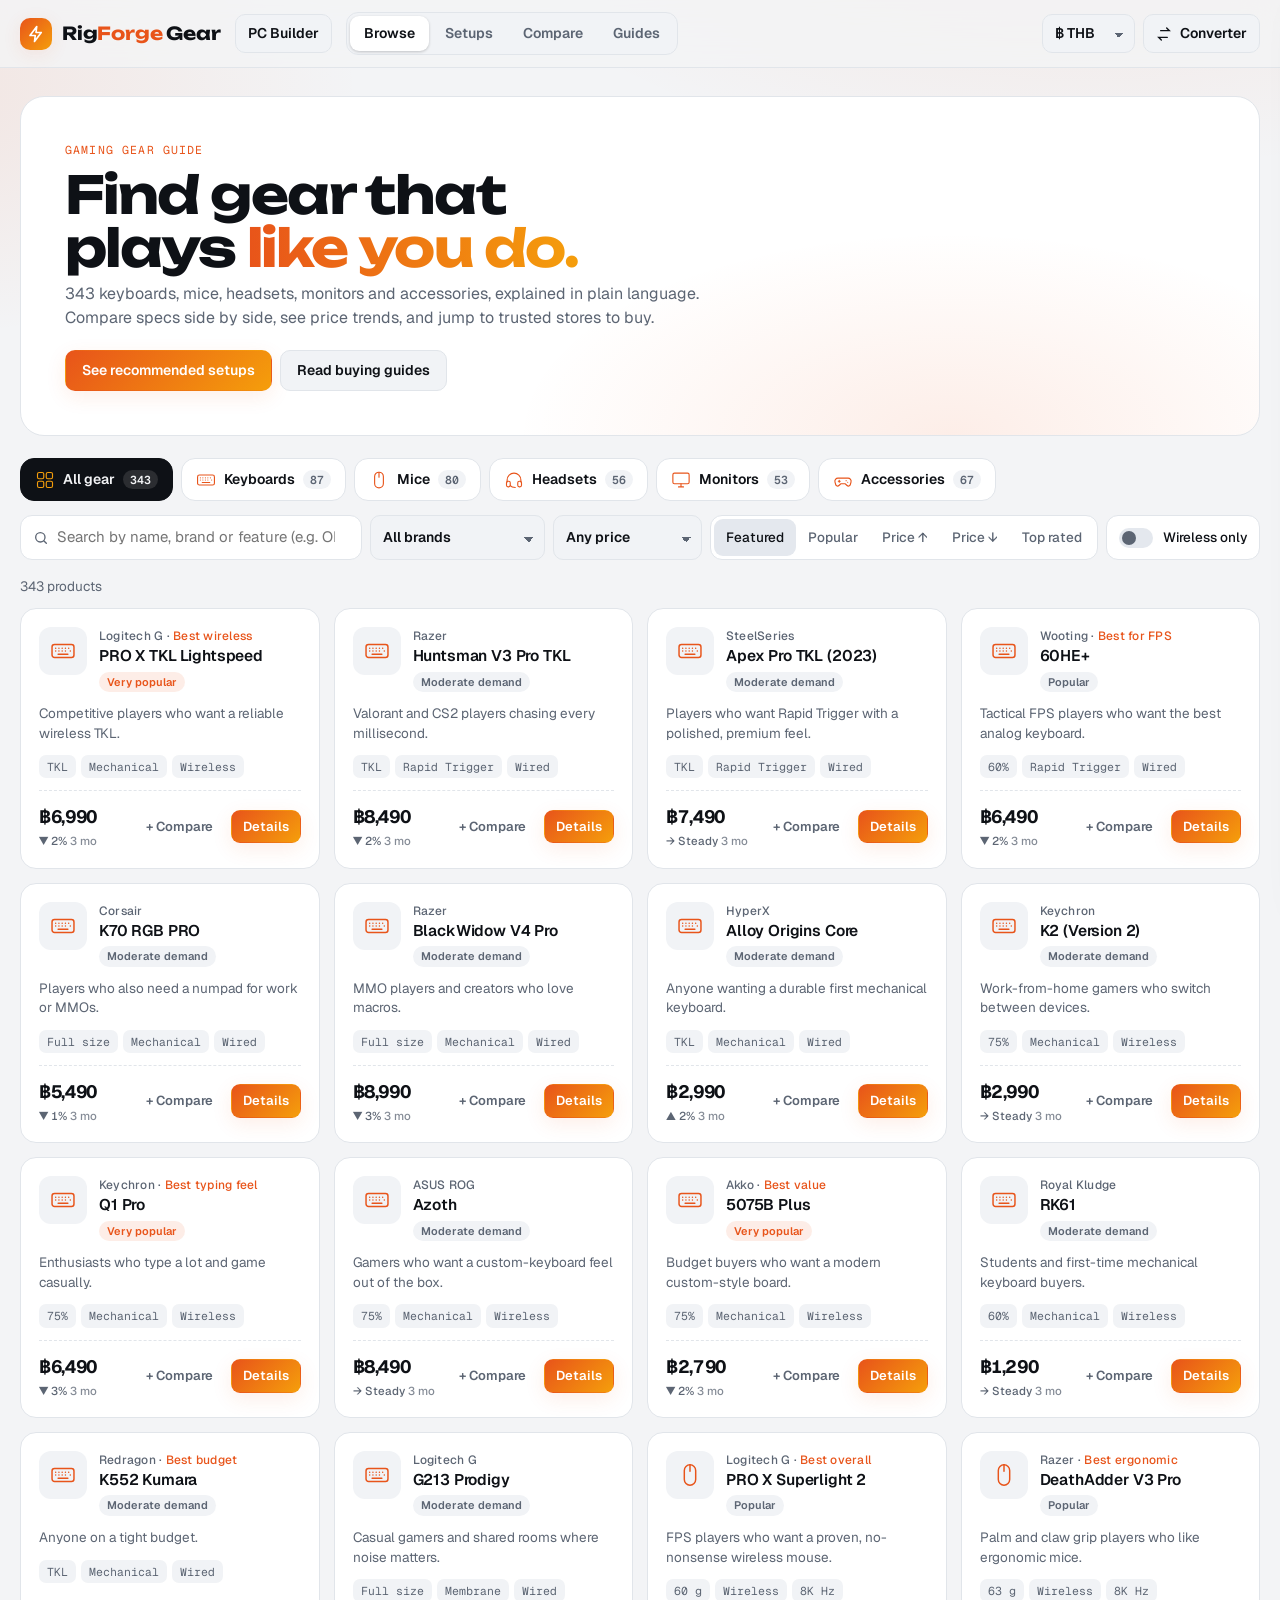
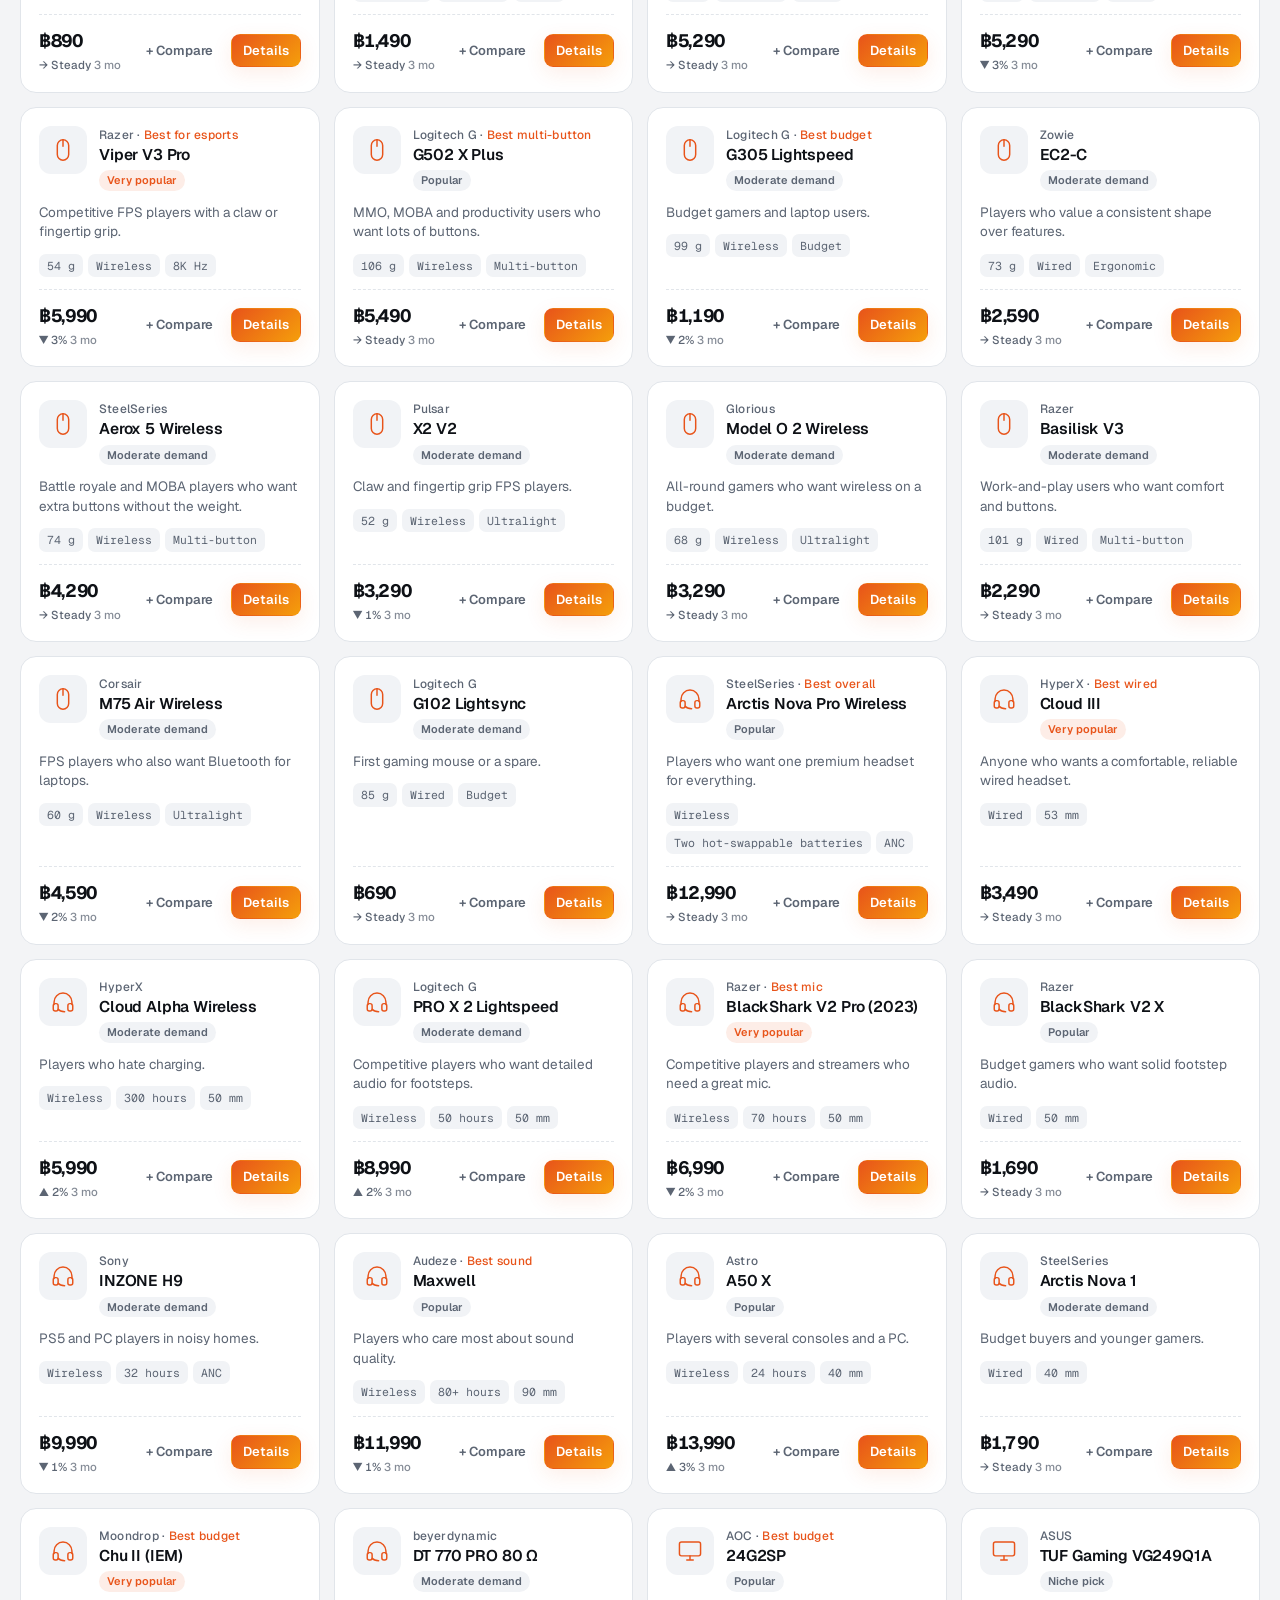
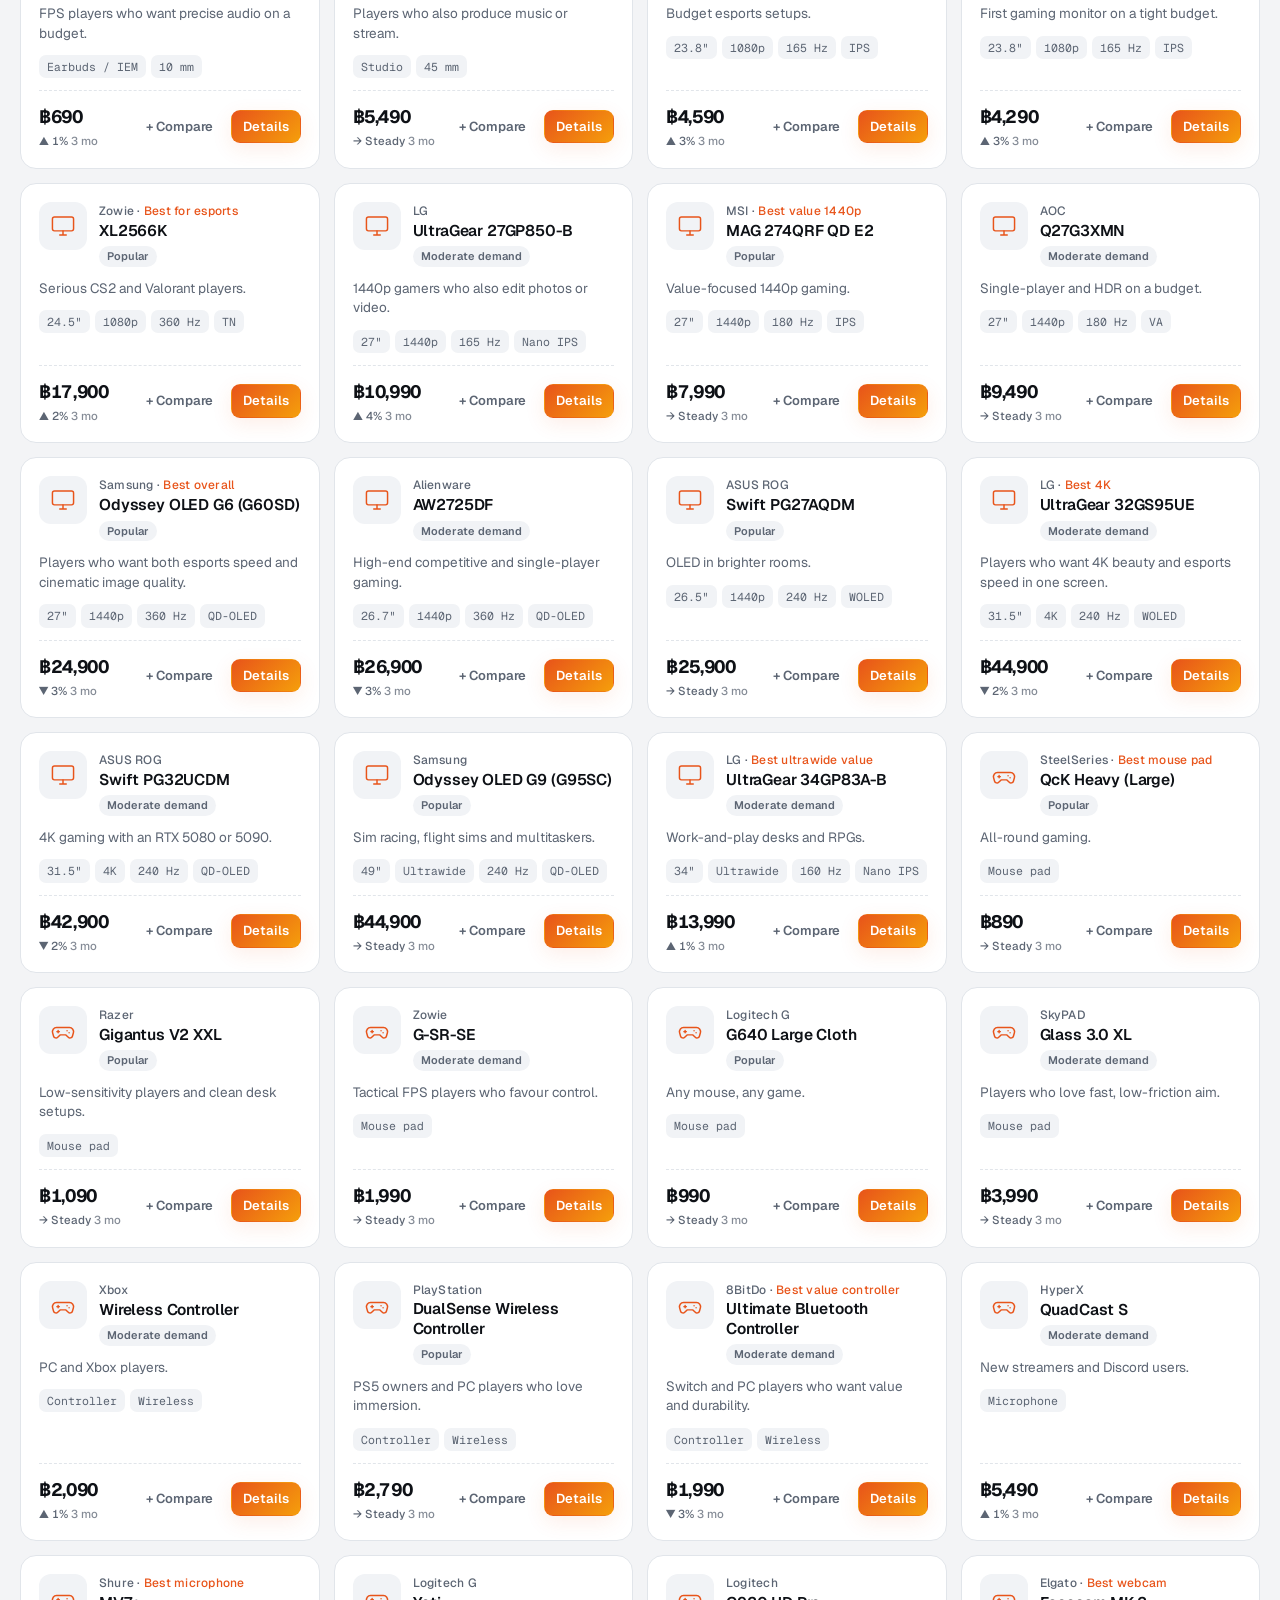
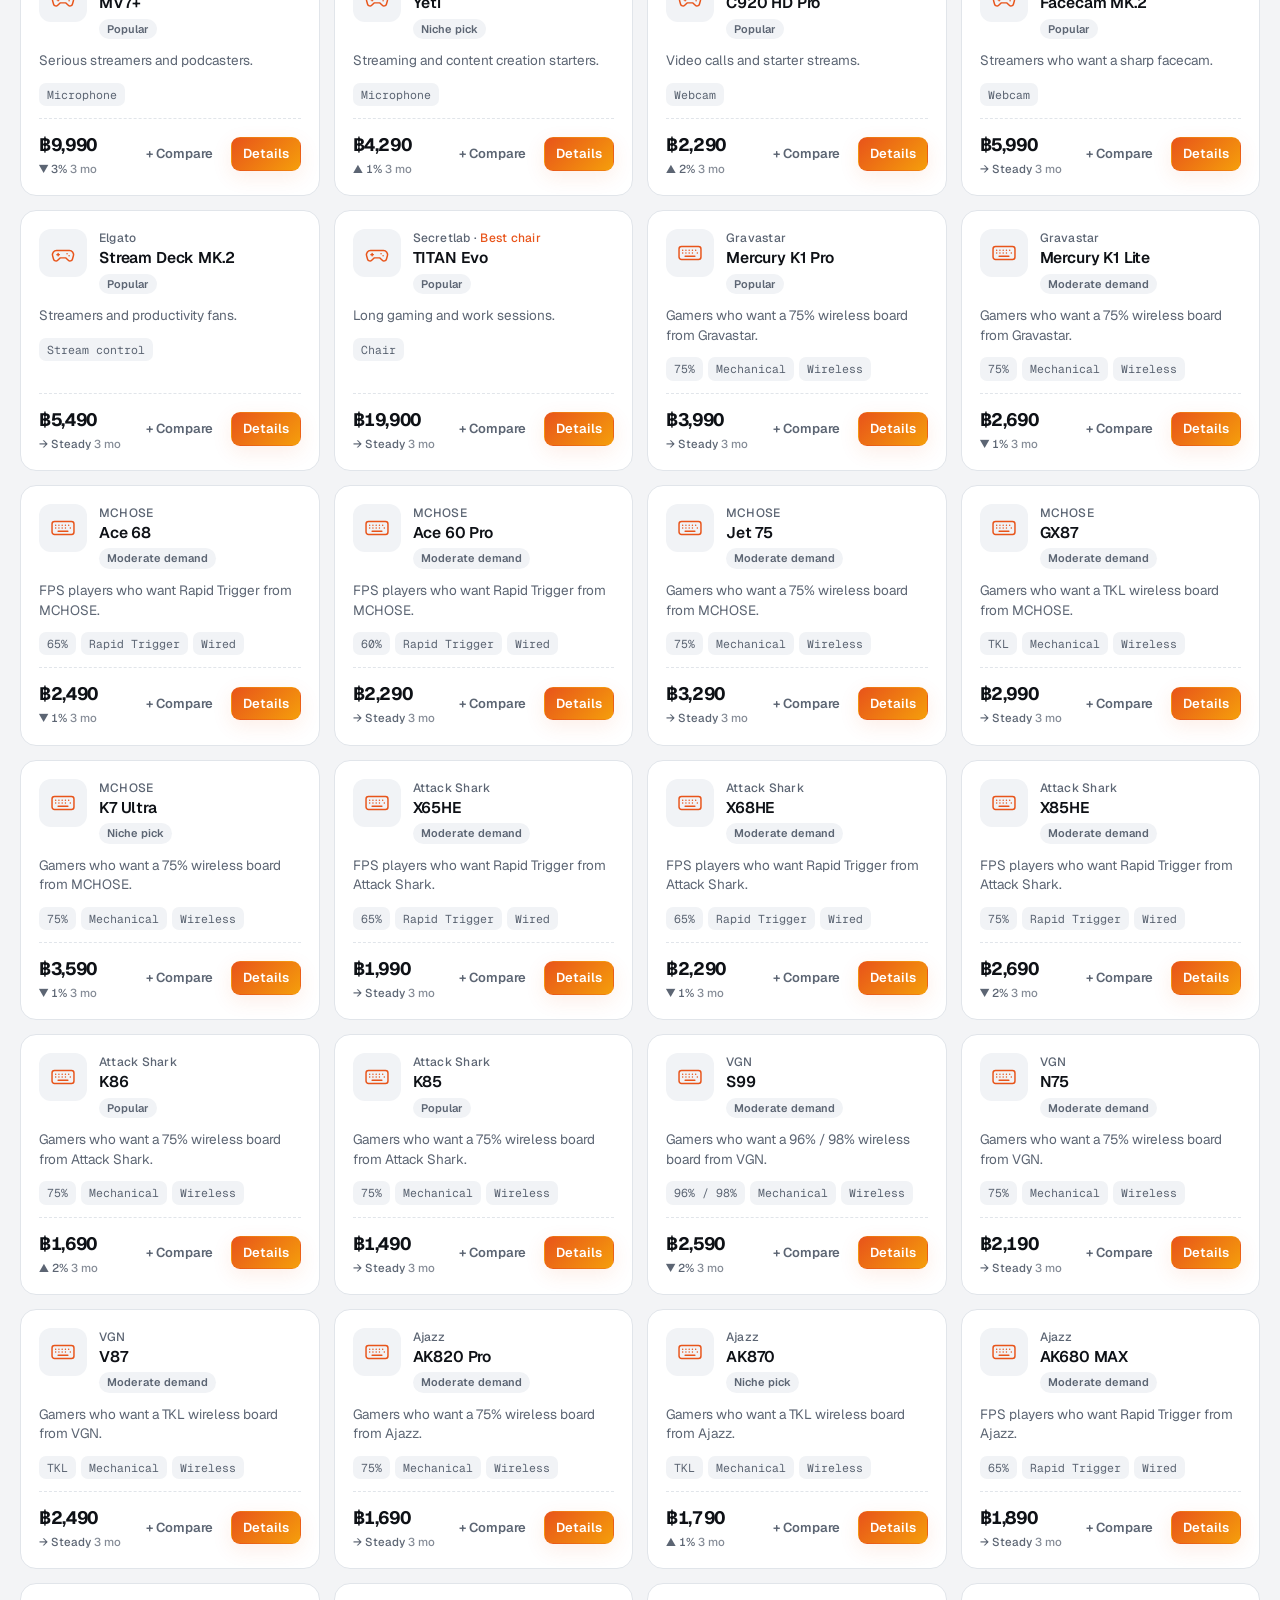
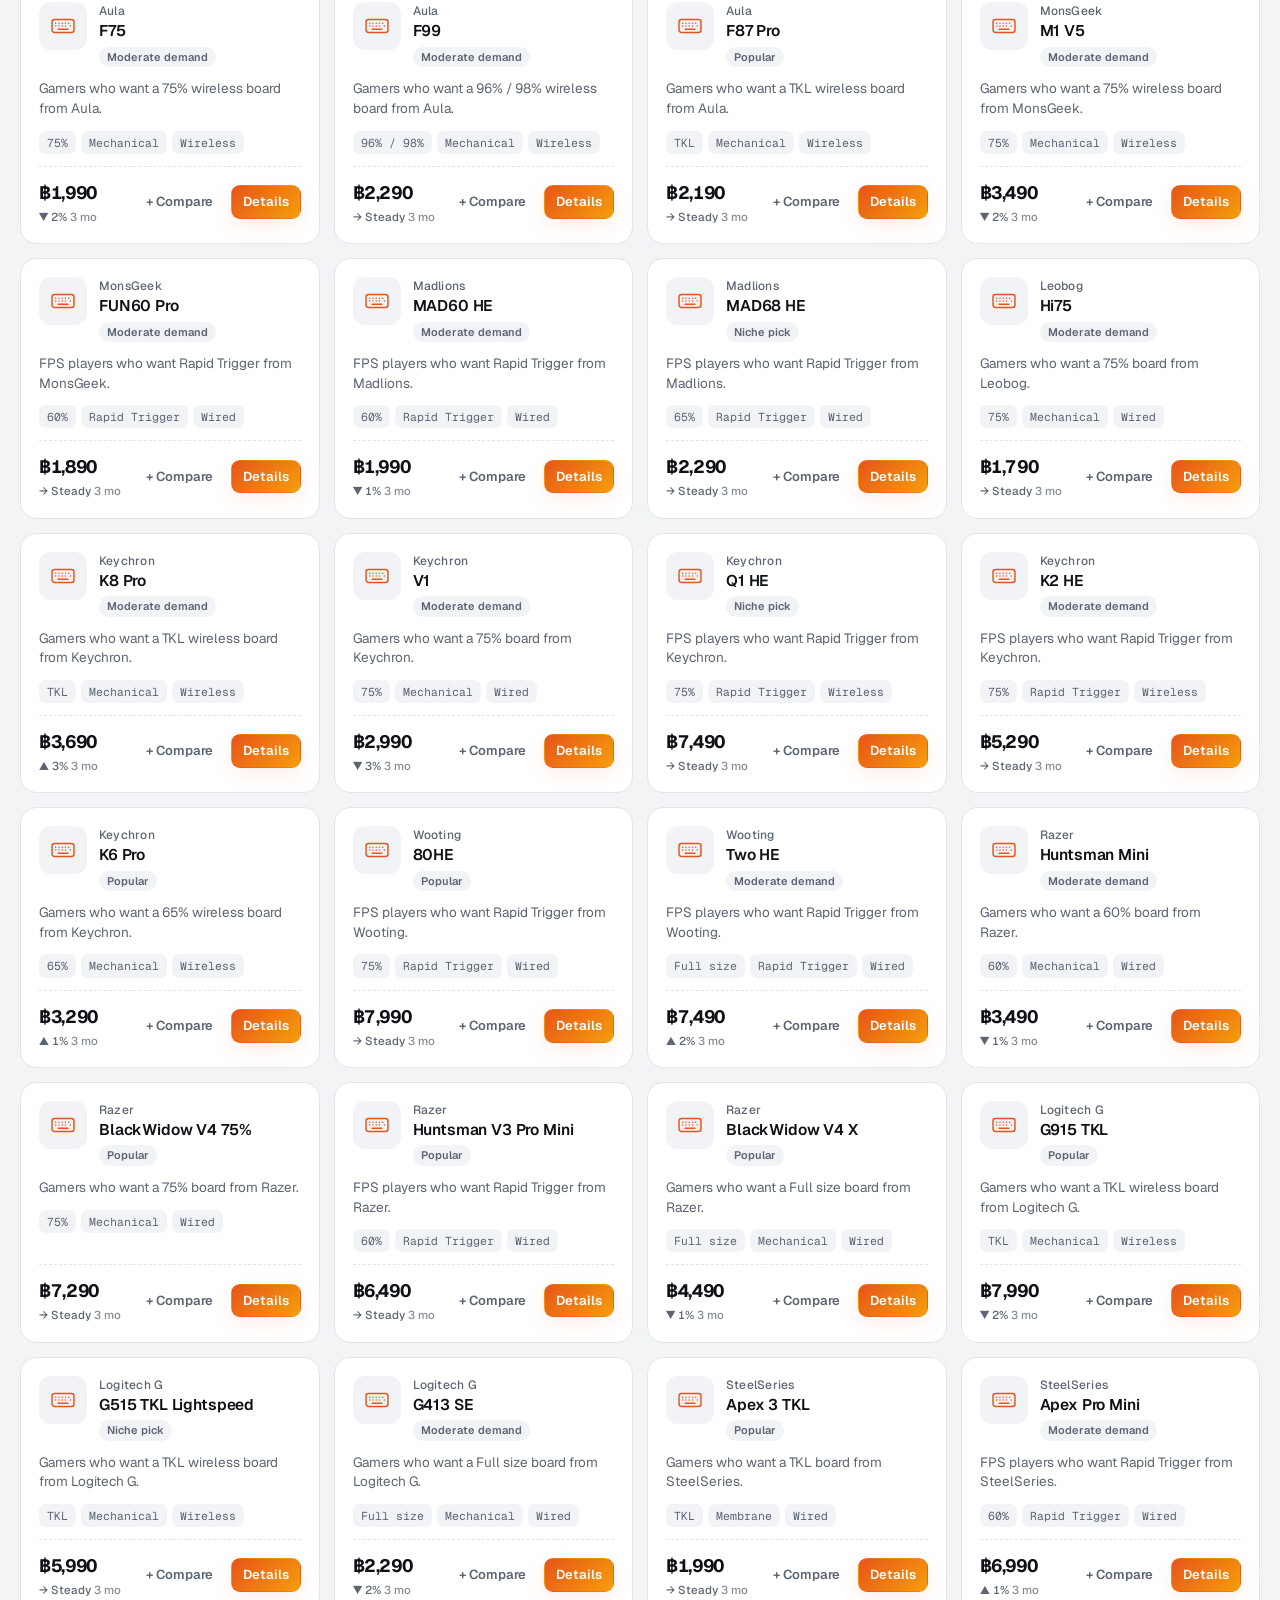
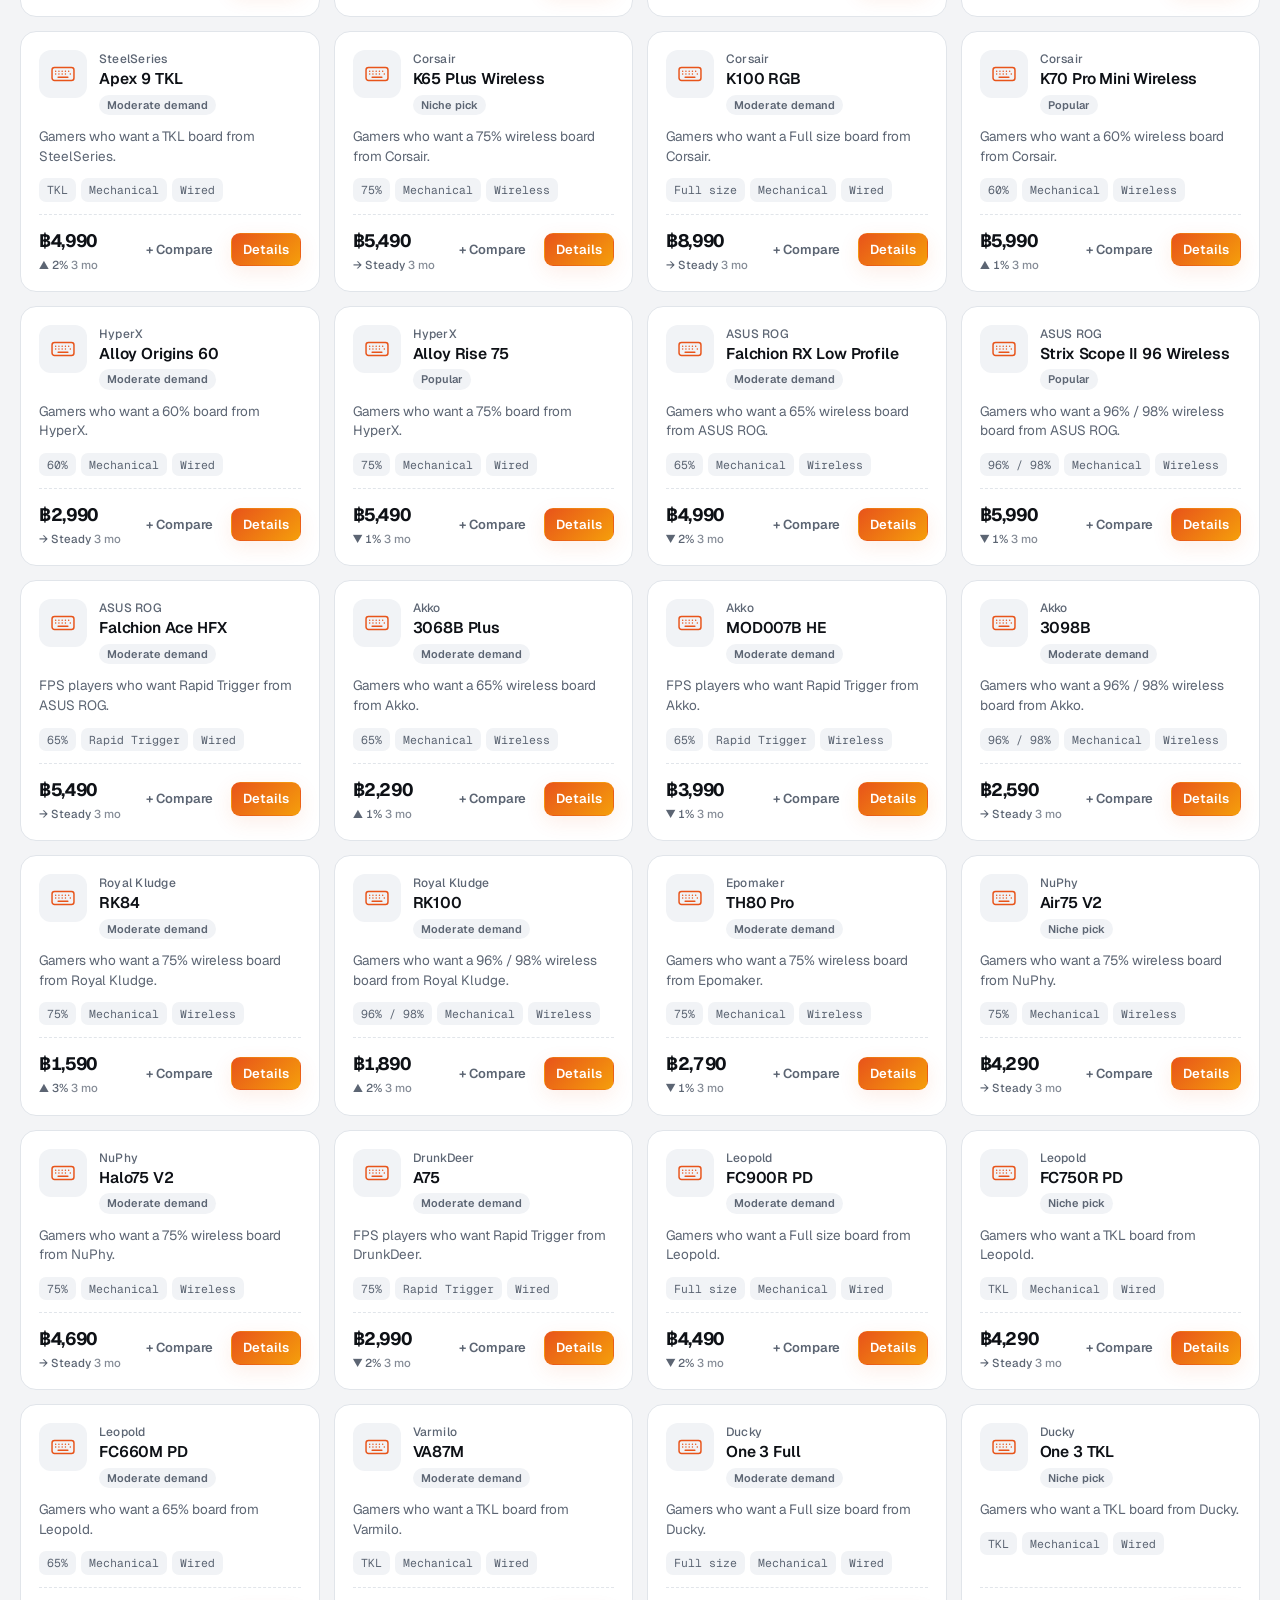
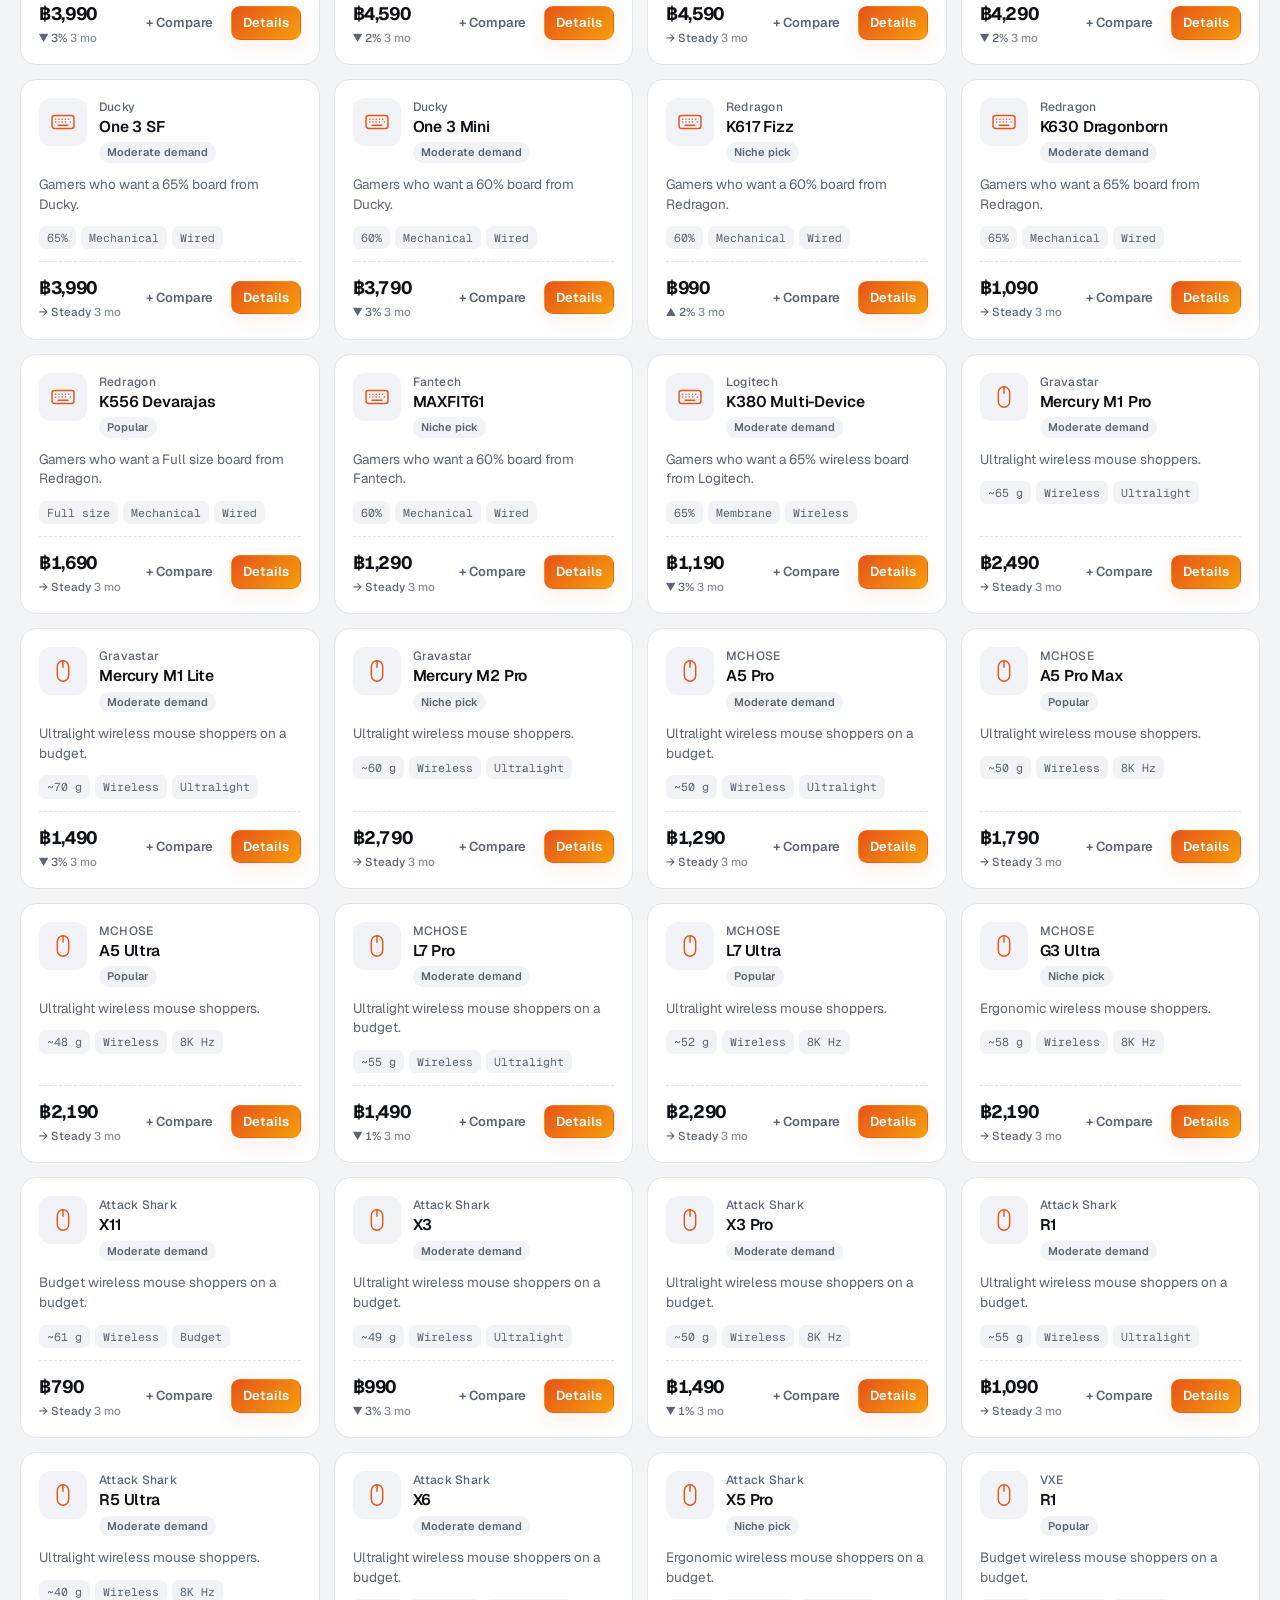
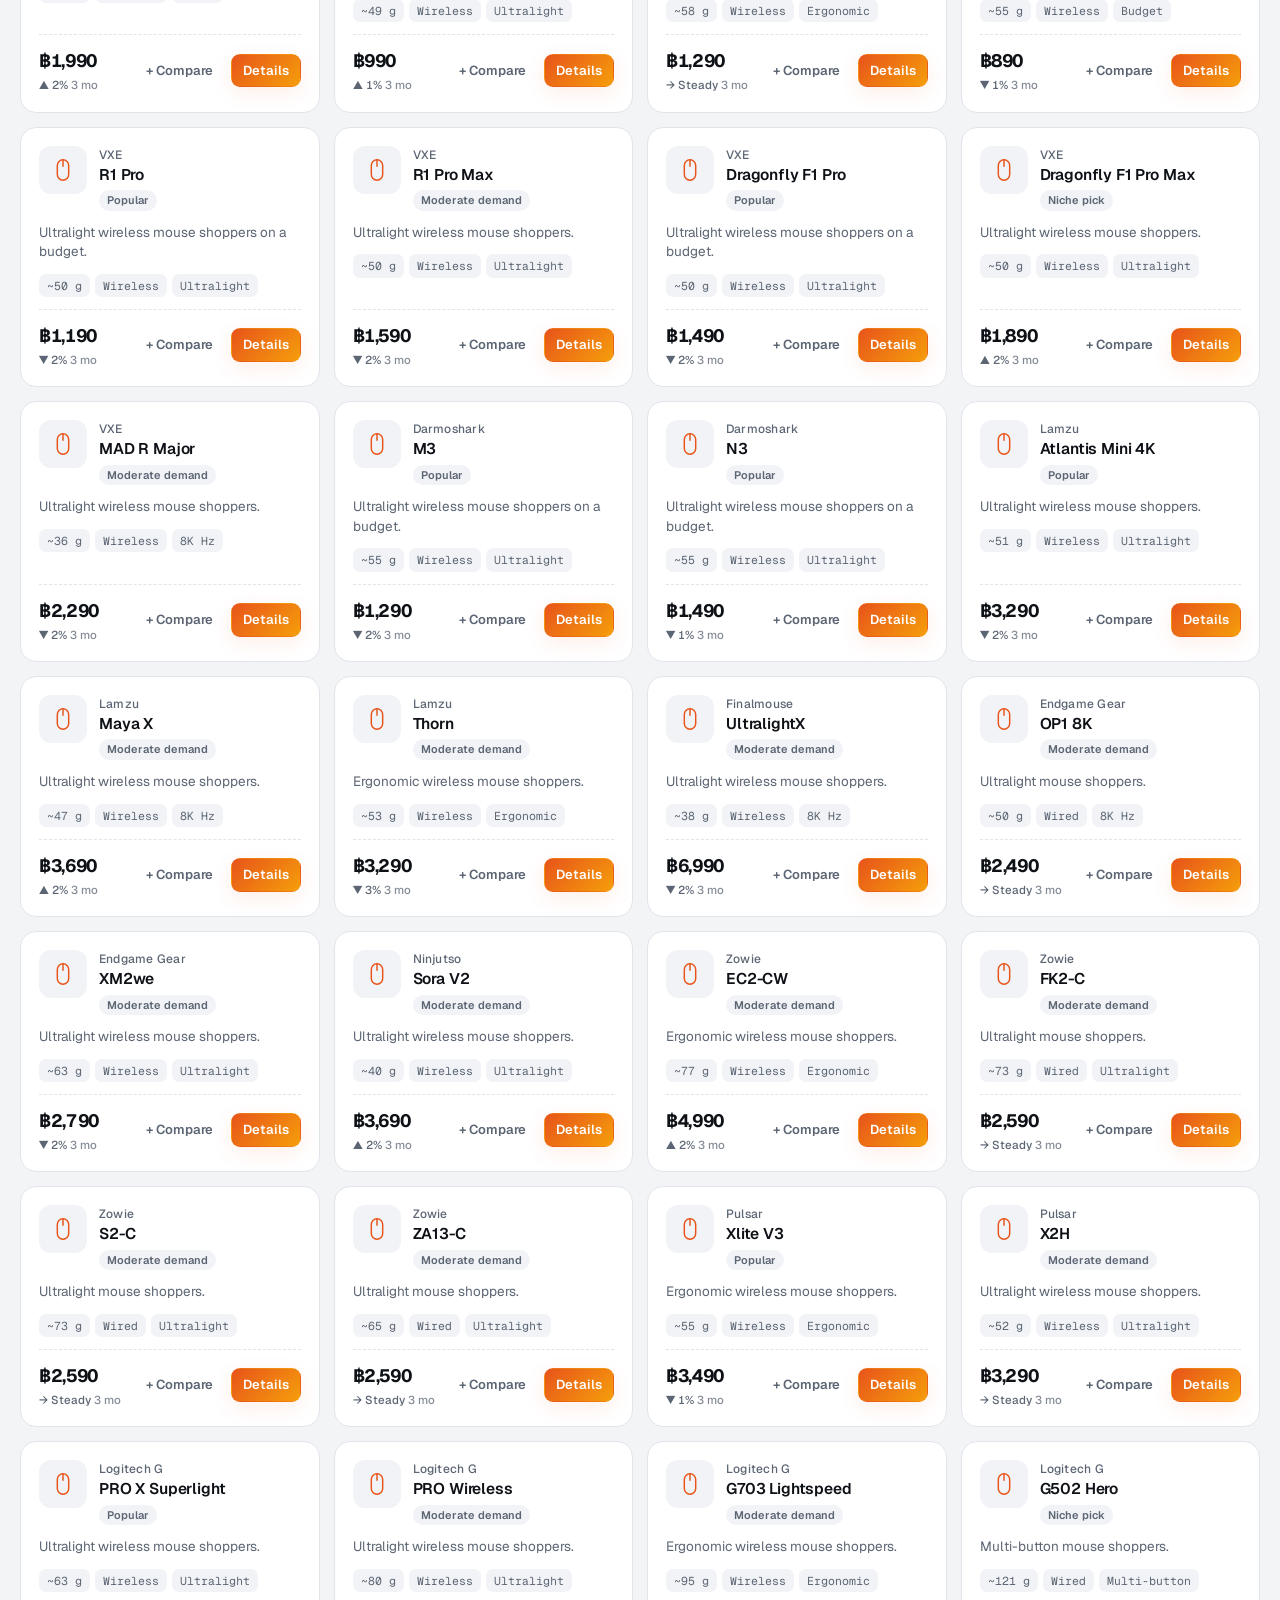
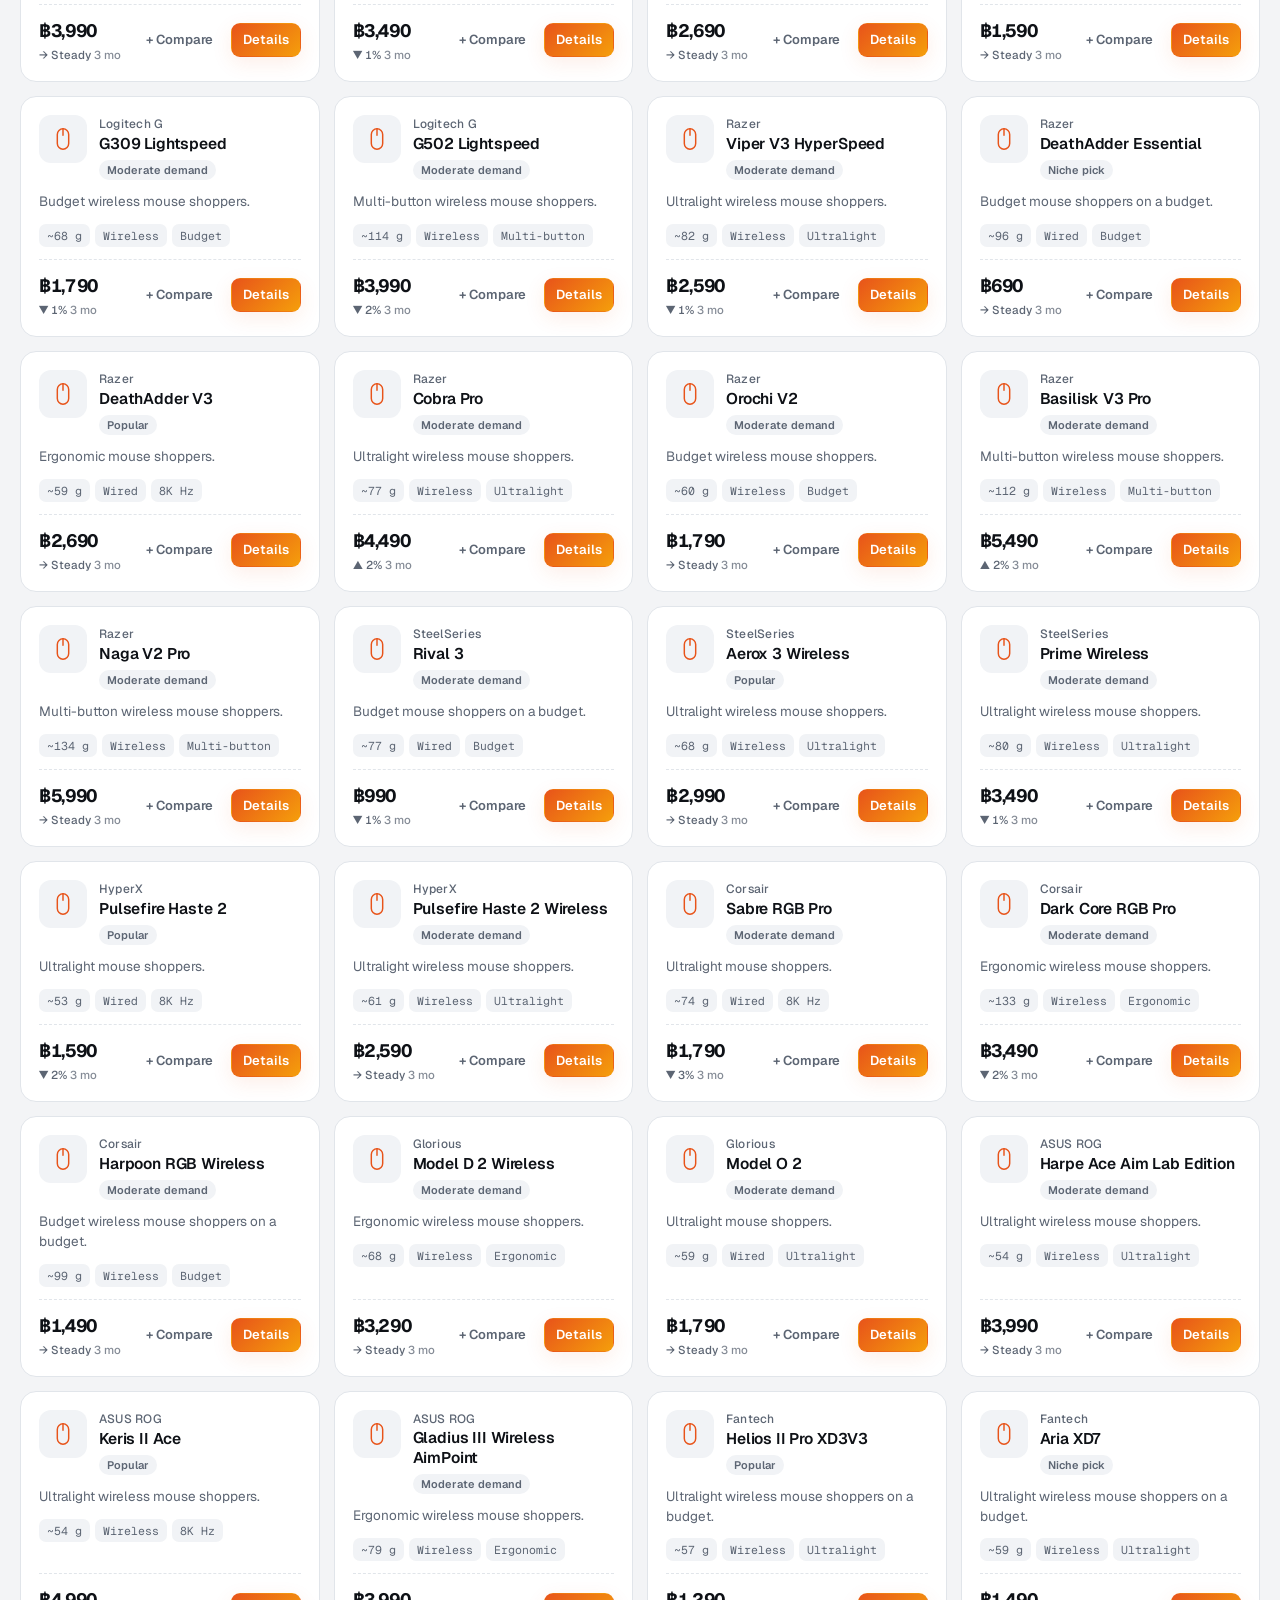
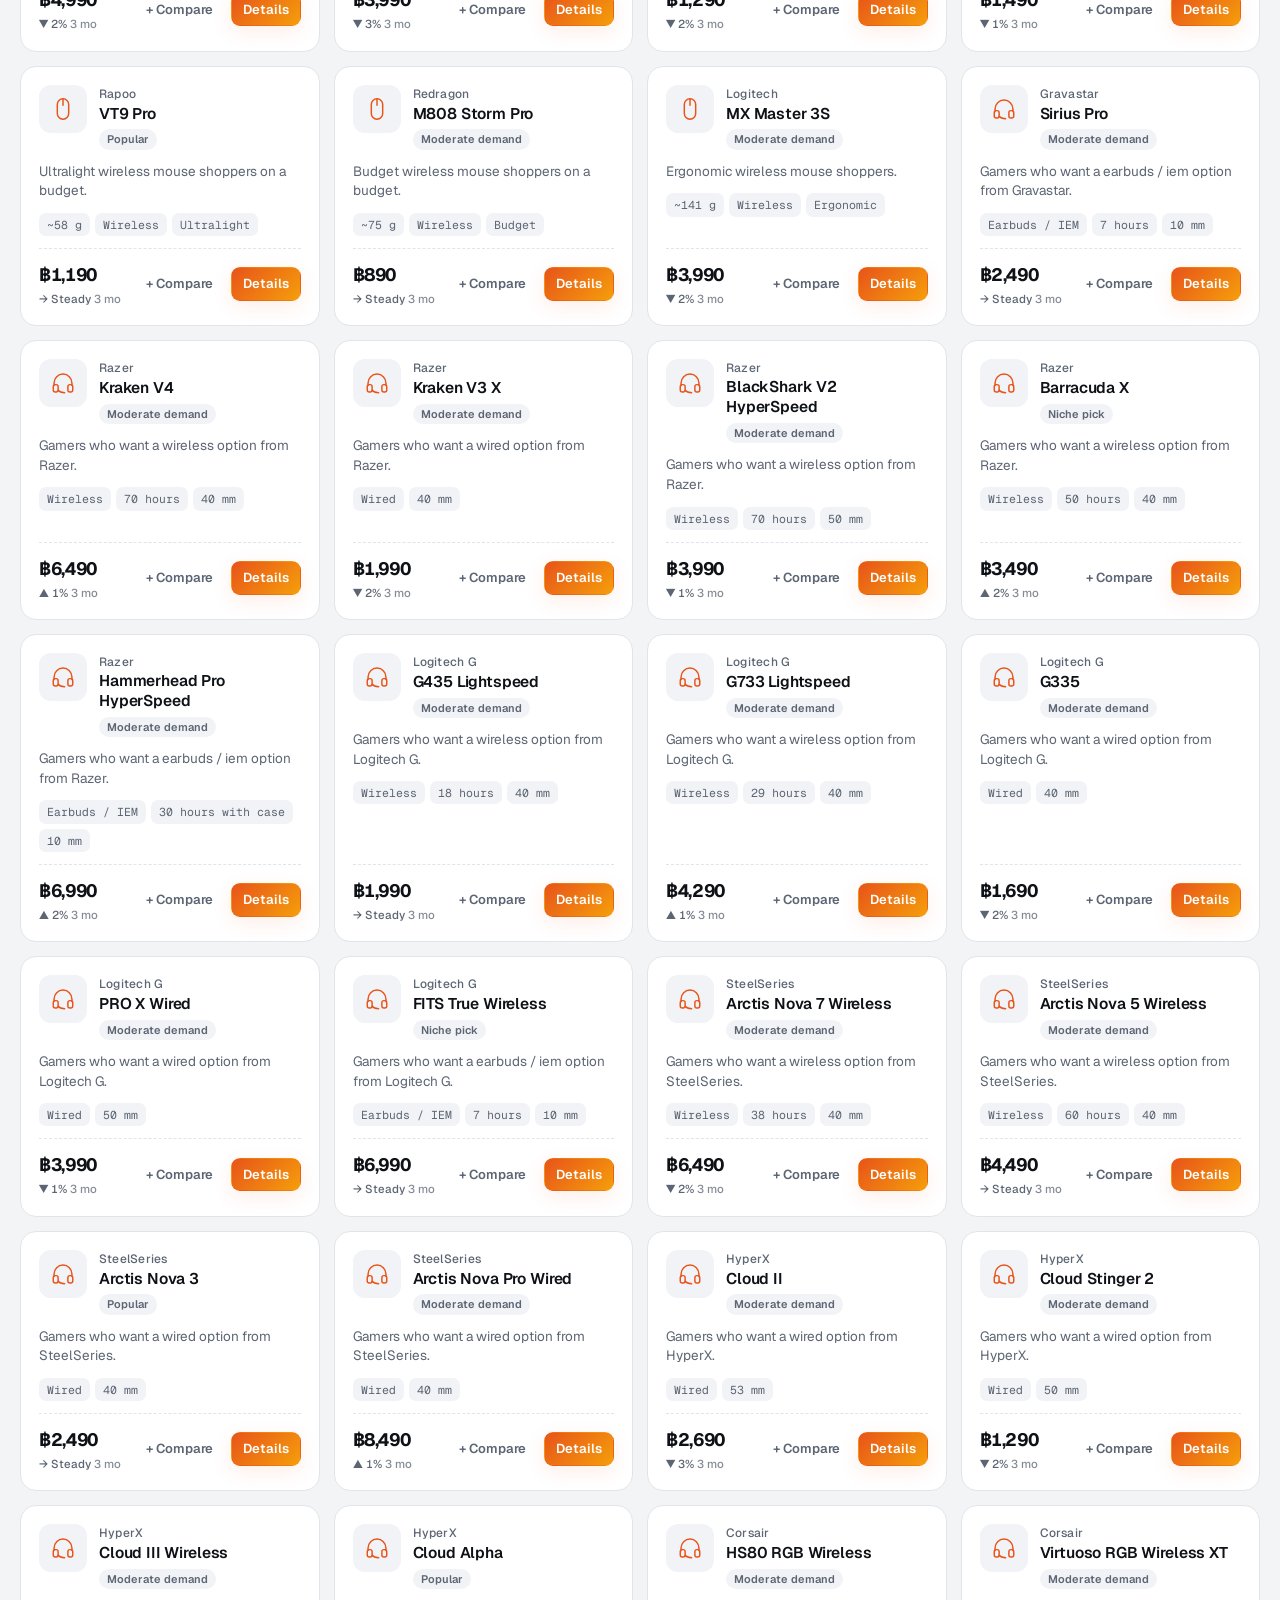
==== commit 5fdf817c: "Add 277 more gear options (Gravastar, MCHOSE, Attack Shark, VXE, Lamzu and more) Co-Authored-By: Cla" ====
--- a/gear.html
+++ b/gear.html
@@ -489,13 +489,13 @@
 
 <script>
 const CATS=[
-  {key:'keyboard',label:'Keyboards',one:'keyboard',subs:['Full size','TKL','75%','65%','60%']},
+  {key:'keyboard',label:'Keyboards',one:'keyboard',subs:['Full size','96% / 98%','TKL','75%','65%','60%']},
   {key:'mouse',label:'Mice',one:'mouse',subs:['Ultralight','Ergonomic','Multi-button','Budget']},
   {key:'headset',label:'Headsets',one:'headset',subs:['Wireless','Wired','Earbuds / IEM','Studio']},
   {key:'monitor',label:'Monitors',one:'monitor',subs:['1080p','1440p','4K','Ultrawide']},
   {key:'accessory',label:'Accessories',one:'accessory',subs:['Mouse pad','Controller','Microphone','Webcam','Stream control','Chair']}
 ];
-const SITES={'Logitech G':'https://www.logitechg.com','Logitech':'https://www.logitech.com','Razer':'https://www.razer.com','SteelSeries':'https://steelseries.com','HyperX':'https://hyperx.com','Corsair':'https://www.corsair.com','ASUS ROG':'https://rog.asus.com','ASUS':'https://www.asus.com','Keychron':'https://www.keychron.com','Wooting':'https://wooting.io','Akko':'https://en.akkogear.com','Redragon':'https://redragonshop.com','Zowie':'https://zowie.benq.com','Pulsar':'https://www.pulsar.gg','Glorious':'https://www.gloriousgaming.com','Sony':'https://www.sony.co.th','Audeze':'https://www.audeze.com','Astro':'https://www.astrogaming.com','Moondrop':'https://moondroplab.com','beyerdynamic':'https://www.beyerdynamic.com','AOC':'https://aoc.com','LG':'https://www.lg.com/th/','Samsung':'https://www.samsung.com/th/','Alienware':'https://www.dell.com','MSI':'https://www.msi.com','Xbox':'https://www.xbox.com','PlayStation':'https://www.playstation.com','8BitDo':'https://www.8bitdo.com','Shure':'https://www.shure.com','Elgato':'https://www.elgato.com','Secretlab':'https://secretlab.co','Royal Kludge':'','SkyPAD':''};
+const SITES={'Gravastar':'https://www.gravastar.com','Attack Shark':'https://attackshark.com','MCHOSE':'','VGN':'','VXE':'','Lamzu':'https://www.lamzu.com','Finalmouse':'https://finalmouse.com','Endgame Gear':'https://www.endgamegear.com','NuPhy':'https://nuphy.com','Ducky':'https://www.duckychannel.com.tw','Turtle Beach':'https://www.turtlebeach.com','Sennheiser':'https://www.sennheiser.com','Audio-Technica':'https://www.audio-technica.com','Gigabyte':'https://www.gigabyte.com','Dell':'https://www.dell.com','BenQ':'https://www.benq.com','Acer':'https://www.acer.com','RODE':'https://rode.com','GameSir':'https://www.gamesir.com','Nintendo':'https://www.nintendo.com','Insta360':'https://www.insta360.com','OBSBOT':'https://www.obsbot.com','Epomaker':'https://epomaker.com','Keychron':'https://www.keychron.com','Logitech G':'https://www.logitechg.com','Logitech':'https://www.logitech.com','Razer':'https://www.razer.com','SteelSeries':'https://steelseries.com','HyperX':'https://hyperx.com','Corsair':'https://www.corsair.com','ASUS ROG':'https://rog.asus.com','ASUS':'https://www.asus.com','Keychron':'https://www.keychron.com','Wooting':'https://wooting.io','Akko':'https://en.akkogear.com','Redragon':'https://redragonshop.com','Zowie':'https://zowie.benq.com','Pulsar':'https://www.pulsar.gg','Glorious':'https://www.gloriousgaming.com','Sony':'https://www.sony.co.th','Audeze':'https://www.audeze.com','Astro':'https://www.astrogaming.com','Moondrop':'https://moondroplab.com','beyerdynamic':'https://www.beyerdynamic.com','AOC':'https://aoc.com','LG':'https://www.lg.com/th/','Samsung':'https://www.samsung.com/th/','Alienware':'https://www.dell.com','MSI':'https://www.msi.com','Xbox':'https://www.xbox.com','PlayStation':'https://www.playstation.com','8BitDo':'https://www.8bitdo.com','Shure':'https://www.shure.com','Elgato':'https://www.elgato.com','Secretlab':'https://secretlab.co','Royal Kludge':'','SkyPAD':''};
 
 /* approximate Thai street prices (THB) for this demo; check stores for today's price */
 const P=[
@@ -771,7 +771,286 @@
 {id:'titan-evo',cat:'accessory',sub:'Chair',brand:'Secretlab',name:'TITAN Evo',price:19900,wl:false,
  spec:[['Sizes','S, R, XL'],['Materials','NEO Hybrid Leatherette or SoftWeave Plus fabric'],['Ergonomics','Built-in adjustable lumbar support, 4D armrests'],['Recline','Up to 165°']],
  desc:"One of the most popular gaming chairs, with built-in adjustable lumbar support and magnetic memory-foam head pillow.",
- pros:['Excellent ergonomics','Premium materials','Three sizes to fit most people'],cons:['Expensive','Firm seat takes getting used to'],best:'Long gaming and work sessions.'}
+ pros:['Excellent ergonomics','Premium materials','Three sizes to fit most people'],cons:['Expensive','Firm seat takes getting used to'],best:'Long gaming and work sessions.'},
+/* GEN-MORE start: generated by tools/more_gear.py, approximate specs and prices */
+{"wl":true,"brand":"Gravastar","id":"x-gravastar-mercury-k1-pro","cat":"keyboard","name":"Mercury K1 Pro","best":"Gamers who want a 75% wireless board from Gravastar.","spec":[["Size","75%"],["Switches","Hot-swap mechanical (linear)"],["Connection","2.4 GHz, Bluetooth, USB-C"]],"price":3990,"pros":["Solid mechanical feel","Easy to customise with keycaps","Wireless freedom"],"sub":"75%","cons":["No Rapid Trigger like magnetic boards"],"desc":"A mechanical keyboard with a satisfying, reliable feel for both gaming and typing. A 75% layout keeps the function row and arrows in a compact footprint."},
+{"wl":true,"brand":"Gravastar","id":"x-gravastar-mercury-k1-lite","cat":"keyboard","name":"Mercury K1 Lite","best":"Gamers who want a 75% wireless board from Gravastar.","spec":[["Size","75%"],["Switches","Hot-swap mechanical (linear)"],["Connection","2.4 GHz, Bluetooth, USB-C"]],"price":2690,"pros":["Solid mechanical feel","Easy to customise with keycaps","Wireless freedom"],"sub":"75%","cons":["No Rapid Trigger like magnetic boards"],"desc":"A mechanical keyboard with a satisfying, reliable feel for both gaming and typing. A 75% layout keeps the function row and arrows in a compact footprint."},
+{"wl":false,"brand":"MCHOSE","id":"x-mchose-ace-68","cat":"keyboard","name":"Ace 68","best":"FPS players who want Rapid Trigger from MCHOSE.","spec":[["Size","65%"],["Switches","Magnetic Hall effect"],["Actuation","Adjustable, Rapid Trigger"],["Connection","USB-C wired"]],"price":2490,"pros":["Rapid Trigger and adjustable actuation","Very fast, consistent key response","Plug-and-play wired"],"sub":"65%","cons":["Needs software to tune per-key settings","Wired only"],"desc":"Magnetic switches with adjustable actuation and Rapid Trigger, so keys reset the moment you lift. Great for fast strafing in FPS games. A 65% layout keeps arrow keys while staying very compact."},
+{"wl":false,"brand":"MCHOSE","id":"x-mchose-ace-60-pro","cat":"keyboard","name":"Ace 60 Pro","best":"FPS players who want Rapid Trigger from MCHOSE.","spec":[["Size","60%"],["Switches","Magnetic Hall effect"],["Actuation","Adjustable, Rapid Trigger"],["Connection","USB-C wired"]],"price":2290,"pros":["Rapid Trigger and adjustable actuation","Very fast, consistent key response","Plug-and-play wired"],"sub":"60%","cons":["Needs software to tune per-key settings","Wired only"],"desc":"Magnetic switches with adjustable actuation and Rapid Trigger, so keys reset the moment you lift. Great for fast strafing in FPS games. The tiny 60% layout leaves loads of room for big mouse swipes."},
+{"wl":true,"brand":"MCHOSE","id":"x-mchose-jet-75","cat":"keyboard","name":"Jet 75","best":"Gamers who want a 75% wireless board from MCHOSE.","spec":[["Size","75%"],["Switches","Hot-swap mechanical (linear)"],["Connection","2.4 GHz, Bluetooth, USB-C"]],"price":3290,"pros":["Solid mechanical feel","Easy to customise with keycaps","Wireless freedom"],"sub":"75%","cons":["No Rapid Trigger like magnetic boards"],"desc":"A mechanical keyboard with a satisfying, reliable feel for both gaming and typing. A 75% layout keeps the function row and arrows in a compact footprint."},
+{"wl":true,"brand":"MCHOSE","id":"x-mchose-gx87","cat":"keyboard","name":"GX87","best":"Gamers who want a TKL wireless board from MCHOSE.","spec":[["Size","TKL"],["Switches","Hot-swap mechanical (linear)"],["Connection","2.4 GHz, Bluetooth, USB-C"]],"price":2990,"pros":["Solid mechanical feel","Easy to customise with keycaps","Wireless freedom"],"sub":"TKL","cons":["No Rapid Trigger like magnetic boards"],"desc":"A mechanical keyboard with a satisfying, reliable feel for both gaming and typing. Tenkeyless drops the number pad for more mouse room."},
+{"wl":true,"brand":"MCHOSE","id":"x-mchose-k7-ultra","cat":"keyboard","name":"K7 Ultra","best":"Gamers who want a 75% wireless board from MCHOSE.","spec":[["Size","75%"],["Switches","Hot-swap mechanical (linear)"],["Connection","2.4 GHz, Bluetooth, USB-C"]],"price":3590,"pros":["Solid mechanical feel","Easy to customise with keycaps","Wireless freedom"],"sub":"75%","cons":["No Rapid Trigger like magnetic boards"],"desc":"A mechanical keyboard with a satisfying, reliable feel for both gaming and typing. A 75% layout keeps the function row and arrows in a compact footprint."},
+{"wl":false,"brand":"Attack Shark","id":"x-attack-shark-x65he","cat":"keyboard","name":"X65HE","best":"FPS players who want Rapid Trigger from Attack Shark.","spec":[["Size","65%"],["Switches","Magnetic Hall effect"],["Actuation","Adjustable, Rapid Trigger"],["Connection","USB-C wired"]],"price":1990,"pros":["Rapid Trigger and adjustable actuation","Very fast, consistent key response","Plug-and-play wired"],"sub":"65%","cons":["Needs software to tune per-key settings","Wired only"],"desc":"Magnetic switches with adjustable actuation and Rapid Trigger, so keys reset the moment you lift. Great for fast strafing in FPS games. A 65% layout keeps arrow keys while staying very compact."},
+{"wl":false,"brand":"Attack Shark","id":"x-attack-shark-x68he","cat":"keyboard","name":"X68HE","best":"FPS players who want Rapid Trigger from Attack Shark.","spec":[["Size","65%"],["Switches","Magnetic Hall effect"],["Actuation","Adjustable, Rapid Trigger"],["Connection","USB-C wired"]],"price":2290,"pros":["Rapid Trigger and adjustable actuation","Very fast, consistent key response","Plug-and-play wired"],"sub":"65%","cons":["Needs software to tune per-key settings","Wired only"],"desc":"Magnetic switches with adjustable actuation and Rapid Trigger, so keys reset the moment you lift. Great for fast strafing in FPS games. A 65% layout keeps arrow keys while staying very compact."},
+{"wl":false,"brand":"Attack Shark","id":"x-attack-shark-x85he","cat":"keyboard","name":"X85HE","best":"FPS players who want Rapid Trigger from Attack Shark.","spec":[["Size","75%"],["Switches","Magnetic Hall effect"],["Actuation","Adjustable, Rapid Trigger"],["Connection","USB-C wired"]],"price":2690,"pros":["Rapid Trigger and adjustable actuation","Very fast, consistent key response","Plug-and-play wired"],"sub":"75%","cons":["Needs software to tune per-key settings","Wired only"],"desc":"Magnetic switches with adjustable actuation and Rapid Trigger, so keys reset the moment you lift. Great for fast strafing in FPS games. A 75% layout keeps the function row and arrows in a compact footprint."},
+{"wl":true,"brand":"Attack Shark","id":"x-attack-shark-k86","cat":"keyboard","name":"K86","best":"Gamers who want a 75% wireless board from Attack Shark.","spec":[["Size","75%"],["Switches","Hot-swap mechanical (linear)"],["Connection","2.4 GHz, Bluetooth, USB-C"]],"price":1690,"pros":["Solid mechanical feel","Easy to customise with keycaps","Wireless freedom"],"sub":"75%","cons":["No Rapid Trigger like magnetic boards"],"desc":"A mechanical keyboard with a satisfying, reliable feel for both gaming and typing. A 75% layout keeps the function row and arrows in a compact footprint."},
+{"wl":true,"brand":"Attack Shark","id":"x-attack-shark-k85","cat":"keyboard","name":"K85","best":"Gamers who want a 75% wireless board from Attack Shark.","spec":[["Size","75%"],["Switches","Hot-swap mechanical (linear)"],["Connection","2.4 GHz, Bluetooth, USB-C"]],"price":1490,"pros":["Solid mechanical feel","Easy to customise with keycaps","Wireless freedom"],"sub":"75%","cons":["No Rapid Trigger like magnetic boards"],"desc":"A mechanical keyboard with a satisfying, reliable feel for both gaming and typing. A 75% layout keeps the function row and arrows in a compact footprint."},
+{"wl":true,"brand":"VGN","id":"x-vgn-s99","cat":"keyboard","name":"S99","best":"Gamers who want a 96% / 98% wireless board from VGN.","spec":[["Size","96% / 98%"],["Switches","Hot-swap mechanical (linear)"],["Connection","2.4 GHz, Bluetooth, USB-C"]],"price":2590,"pros":["Solid mechanical feel","Easy to customise with keycaps","Wireless freedom"],"sub":"96% / 98%","cons":["No Rapid Trigger like magnetic boards"],"desc":"A mechanical keyboard with a satisfying, reliable feel for both gaming and typing. A 96/98% layout squeezes in a number pad while saving desk space."},
+{"wl":true,"brand":"VGN","id":"x-vgn-n75","cat":"keyboard","name":"N75","best":"Gamers who want a 75% wireless board from VGN.","spec":[["Size","75%"],["Switches","Hot-swap mechanical (linear)"],["Connection","2.4 GHz, Bluetooth, USB-C"]],"price":2190,"pros":["Solid mechanical feel","Easy to customise with keycaps","Wireless freedom"],"sub":"75%","cons":["No Rapid Trigger like magnetic boards"],"desc":"A mechanical keyboard with a satisfying, reliable feel for both gaming and typing. A 75% layout keeps the function row and arrows in a compact footprint."},
+{"wl":true,"brand":"VGN","id":"x-vgn-v87","cat":"keyboard","name":"V87","best":"Gamers who want a TKL wireless board from VGN.","spec":[["Size","TKL"],["Switches","Hot-swap mechanical (linear)"],["Connection","2.4 GHz, Bluetooth, USB-C"]],"price":2490,"pros":["Solid mechanical feel","Easy to customise with keycaps","Wireless freedom"],"sub":"TKL","cons":["No Rapid Trigger like magnetic boards"],"desc":"A mechanical keyboard with a satisfying, reliable feel for both gaming and typing. Tenkeyless drops the number pad for more mouse room."},
+{"wl":true,"brand":"Ajazz","id":"x-ajazz-ak820-pro","cat":"keyboard","name":"AK820 Pro","best":"Gamers who want a 75% wireless board from Ajazz.","spec":[["Size","75%"],["Switches","Hot-swap mechanical (linear)"],["Connection","2.4 GHz, Bluetooth, USB-C"]],"price":1690,"pros":["Solid mechanical feel","Easy to customise with keycaps","Wireless freedom"],"sub":"75%","cons":["No Rapid Trigger like magnetic boards"],"desc":"A mechanical keyboard with a satisfying, reliable feel for both gaming and typing. A 75% layout keeps the function row and arrows in a compact footprint."},
+{"wl":true,"brand":"Ajazz","id":"x-ajazz-ak870","cat":"keyboard","name":"AK870","best":"Gamers who want a TKL wireless board from Ajazz.","spec":[["Size","TKL"],["Switches","Hot-swap mechanical (linear)"],["Connection","2.4 GHz, Bluetooth, USB-C"]],"price":1790,"pros":["Solid mechanical feel","Easy to customise with keycaps","Wireless freedom"],"sub":"TKL","cons":["No Rapid Trigger like magnetic boards"],"desc":"A mechanical keyboard with a satisfying, reliable feel for both gaming and typing. Tenkeyless drops the number pad for more mouse room."},
+{"wl":false,"brand":"Ajazz","id":"x-ajazz-ak680-max","cat":"keyboard","name":"AK680 MAX","best":"FPS players who want Rapid Trigger from Ajazz.","spec":[["Size","65%"],["Switches","Magnetic Hall effect"],["Actuation","Adjustable, Rapid Trigger"],["Connection","USB-C wired"]],"price":1890,"pros":["Rapid Trigger and adjustable actuation","Very fast, consistent key response","Plug-and-play wired"],"sub":"65%","cons":["Needs software to tune per-key settings","Wired only"],"desc":"Magnetic switches with adjustable actuation and Rapid Trigger, so keys reset the moment you lift. Great for fast strafing in FPS games. A 65% layout keeps arrow keys while staying very compact."},
+{"wl":true,"brand":"Aula","id":"x-aula-f75","cat":"keyboard","name":"F75","best":"Gamers who want a 75% wireless board from Aula.","spec":[["Size","75%"],["Switches","Hot-swap mechanical (linear)"],["Connection","2.4 GHz, Bluetooth, USB-C"]],"price":1990,"pros":["Solid mechanical feel","Easy to customise with keycaps","Wireless freedom"],"sub":"75%","cons":["No Rapid Trigger like magnetic boards"],"desc":"A mechanical keyboard with a satisfying, reliable feel for both gaming and typing. A 75% layout keeps the function row and arrows in a compact footprint."},
+{"wl":true,"brand":"Aula","id":"x-aula-f99","cat":"keyboard","name":"F99","best":"Gamers who want a 96% / 98% wireless board from Aula.","spec":[["Size","96% / 98%"],["Switches","Hot-swap mechanical (linear)"],["Connection","2.4 GHz, Bluetooth, USB-C"]],"price":2290,"pros":["Solid mechanical feel","Easy to customise with keycaps","Wireless freedom"],"sub":"96% / 98%","cons":["No Rapid Trigger like magnetic boards"],"desc":"A mechanical keyboard with a satisfying, reliable feel for both gaming and typing. A 96/98% layout squeezes in a number pad while saving desk space."},
+{"wl":true,"brand":"Aula","id":"x-aula-f87-pro","cat":"keyboard","name":"F87 Pro","best":"Gamers who want a TKL wireless board from Aula.","spec":[["Size","TKL"],["Switches","Hot-swap mechanical (linear)"],["Connection","2.4 GHz, Bluetooth, USB-C"]],"price":2190,"pros":["Solid mechanical feel","Easy to customise with keycaps","Wireless freedom"],"sub":"TKL","cons":["No Rapid Trigger like magnetic boards"],"desc":"A mechanical keyboard with a satisfying, reliable feel for both gaming and typing. Tenkeyless drops the number pad for more mouse room."},
+{"wl":true,"brand":"MonsGeek","id":"x-monsgeek-m1-v5","cat":"keyboard","name":"M1 V5","best":"Gamers who want a 75% wireless board from MonsGeek.","spec":[["Size","75%"],["Switches","Hot-swap mechanical (linear)"],["Connection","2.4 GHz, Bluetooth, USB-C"]],"price":3490,"pros":["Solid mechanical feel","Easy to customise with keycaps","Wireless freedom"],"sub":"75%","cons":["No Rapid Trigger like magnetic boards"],"desc":"A mechanical keyboard with a satisfying, reliable feel for both gaming and typing. A 75% layout keeps the function row and arrows in a compact footprint."},
+{"wl":false,"brand":"MonsGeek","id":"x-monsgeek-fun60-pro","cat":"keyboard","name":"FUN60 Pro","best":"FPS players who want Rapid Trigger from MonsGeek.","spec":[["Size","60%"],["Switches","Magnetic Hall effect"],["Actuation","Adjustable, Rapid Trigger"],["Connection","USB-C wired"]],"price":1890,"pros":["Rapid Trigger and adjustable actuation","Very fast, consistent key response","Plug-and-play wired"],"sub":"60%","cons":["Needs software to tune per-key settings","Wired only"],"desc":"Magnetic switches with adjustable actuation and Rapid Trigger, so keys reset the moment you lift. Great for fast strafing in FPS games. The tiny 60% layout leaves loads of room for big mouse swipes."},
+{"wl":false,"brand":"Madlions","id":"x-madlions-mad60-he","cat":"keyboard","name":"MAD60 HE","best":"FPS players who want Rapid Trigger from Madlions.","spec":[["Size","60%"],["Switches","Magnetic Hall effect"],["Actuation","Adjustable, Rapid Trigger"],["Connection","USB-C wired"]],"price":1990,"pros":["Rapid Trigger and adjustable actuation","Very fast, consistent key response","Plug-and-play wired"],"sub":"60%","cons":["Needs software to tune per-key settings","Wired only"],"desc":"Magnetic switches with adjustable actuation and Rapid Trigger, so keys reset the moment you lift. Great for fast strafing in FPS games. The tiny 60% layout leaves loads of room for big mouse swipes."},
+{"wl":false,"brand":"Madlions","id":"x-madlions-mad68-he","cat":"keyboard","name":"MAD68 HE","best":"FPS players who want Rapid Trigger from Madlions.","spec":[["Size","65%"],["Switches","Magnetic Hall effect"],["Actuation","Adjustable, Rapid Trigger"],["Connection","USB-C wired"]],"price":2290,"pros":["Rapid Trigger and adjustable actuation","Very fast, consistent key response","Plug-and-play wired"],"sub":"65%","cons":["Needs software to tune per-key settings","Wired only"],"desc":"Magnetic switches with adjustable actuation and Rapid Trigger, so keys reset the moment you lift. Great for fast strafing in FPS games. A 65% layout keeps arrow keys while staying very compact."},
+{"wl":false,"brand":"Leobog","id":"x-leobog-hi75","cat":"keyboard","name":"Hi75","best":"Gamers who want a 75% board from Leobog.","spec":[["Size","75%"],["Switches","Hot-swap mechanical (linear)"],["Connection","USB-C wired"]],"price":1790,"pros":["Solid mechanical feel","Easy to customise with keycaps","Plug-and-play wired"],"sub":"75%","cons":["No Rapid Trigger like magnetic boards","Wired only"],"desc":"A mechanical keyboard with a satisfying, reliable feel for both gaming and typing. A 75% layout keeps the function row and arrows in a compact footprint."},
+{"wl":true,"brand":"Keychron","id":"x-keychron-k8-pro","cat":"keyboard","name":"K8 Pro","best":"Gamers who want a TKL wireless board from Keychron.","spec":[["Size","TKL"],["Switches","Hot-swap Gateron mechanical"],["Connection","Bluetooth, USB-C"]],"price":3690,"pros":["Solid mechanical feel","Easy to customise with keycaps","Wireless freedom"],"sub":"TKL","cons":["No Rapid Trigger like magnetic boards"],"desc":"A mechanical keyboard with a satisfying, reliable feel for both gaming and typing. Tenkeyless drops the number pad for more mouse room."},
+{"wl":false,"brand":"Keychron","id":"x-keychron-v1","cat":"keyboard","name":"V1","best":"Gamers who want a 75% board from Keychron.","spec":[["Size","75%"],["Switches","Hot-swap Keychron K Pro mechanical"],["Connection","USB-C wired"]],"price":2990,"pros":["Solid mechanical feel","Easy to customise with keycaps","Plug-and-play wired"],"sub":"75%","cons":["No Rapid Trigger like magnetic boards","Wired only"],"desc":"A mechanical keyboard with a satisfying, reliable feel for both gaming and typing. A 75% layout keeps the function row and arrows in a compact footprint."},
+{"wl":true,"brand":"Keychron","id":"x-keychron-q1-he","cat":"keyboard","name":"Q1 HE","best":"FPS players who want Rapid Trigger from Keychron.","spec":[["Size","75%"],["Switches","Gateron magnetic Hall effect"],["Actuation","Adjustable, Rapid Trigger"],["Connection","2.4 GHz, Bluetooth, USB-C"]],"price":7490,"pros":["Rapid Trigger and adjustable actuation","Very fast, consistent key response","Wireless freedom"],"sub":"75%","cons":["Needs software to tune per-key settings"],"desc":"Magnetic switches with adjustable actuation and Rapid Trigger, so keys reset the moment you lift. Great for fast strafing in FPS games. A 75% layout keeps the function row and arrows in a compact footprint."},
+{"wl":true,"brand":"Keychron","id":"x-keychron-k2-he","cat":"keyboard","name":"K2 HE","best":"FPS players who want Rapid Trigger from Keychron.","spec":[["Size","75%"],["Switches","Gateron magnetic Hall effect"],["Actuation","Adjustable, Rapid Trigger"],["Connection","2.4 GHz, Bluetooth, USB-C"]],"price":5290,"pros":["Rapid Trigger and adjustable actuation","Very fast, consistent key response","Wireless freedom"],"sub":"75%","cons":["Needs software to tune per-key settings"],"desc":"Magnetic switches with adjustable actuation and Rapid Trigger, so keys reset the moment you lift. Great for fast strafing in FPS games. A 75% layout keeps the function row and arrows in a compact footprint."},
+{"wl":true,"brand":"Keychron","id":"x-keychron-k6-pro","cat":"keyboard","name":"K6 Pro","best":"Gamers who want a 65% wireless board from Keychron.","spec":[["Size","65%"],["Switches","Hot-swap Gateron mechanical"],["Connection","Bluetooth, USB-C"]],"price":3290,"pros":["Solid mechanical feel","Easy to customise with keycaps","Wireless freedom"],"sub":"65%","cons":["No Rapid Trigger like magnetic boards"],"desc":"A mechanical keyboard with a satisfying, reliable feel for both gaming and typing. A 65% layout keeps arrow keys while staying very compact."},
+{"wl":false,"brand":"Wooting","id":"x-wooting-80he","cat":"keyboard","name":"80HE","best":"FPS players who want Rapid Trigger from Wooting.","spec":[["Size","75%"],["Switches","Lekker magnetic Hall effect"],["Actuation","Adjustable, Rapid Trigger"],["Connection","USB-C wired"]],"price":7990,"pros":["Rapid Trigger and adjustable actuation","Very fast, consistent key response","Plug-and-play wired"],"sub":"75%","cons":["Needs software to tune per-key settings","Wired only"],"desc":"Magnetic switches with adjustable actuation and Rapid Trigger, so keys reset the moment you lift. Great for fast strafing in FPS games. A 75% layout keeps the function row and arrows in a compact footprint."},
+{"wl":false,"brand":"Wooting","id":"x-wooting-two-he","cat":"keyboard","name":"Two HE","best":"FPS players who want Rapid Trigger from Wooting.","spec":[["Size","Full size"],["Switches","Lekker magnetic Hall effect"],["Actuation","Adjustable, Rapid Trigger"],["Connection","USB-C wired"]],"price":7490,"pros":["Rapid Trigger and adjustable actuation","Very fast, consistent key response","Plug-and-play wired"],"sub":"Full size","cons":["Needs software to tune per-key settings","Wired only"],"desc":"Magnetic switches with adjustable actuation and Rapid Trigger, so keys reset the moment you lift. Great for fast strafing in FPS games. Full size includes the number pad for work and spreadsheets."},
+{"wl":false,"brand":"Razer","id":"x-razer-huntsman-mini","cat":"keyboard","name":"Huntsman Mini","best":"Gamers who want a 60% board from Razer.","spec":[["Size","60%"],["Switches","Razer optical (clicky or linear)"],["Connection","USB-C wired"]],"price":3490,"pros":["Fast optical actuation","Durable switches","Plug-and-play wired"],"sub":"60%","cons":["Fewer switch options than standard mechanical","Wired only"],"desc":"Optical switches register a press with light instead of metal contacts, so they are fast and very durable. The tiny 60% layout leaves loads of room for big mouse swipes."},
+{"wl":false,"brand":"Razer","id":"x-razer-blackwidow-v4-75","cat":"keyboard","name":"BlackWidow V4 75%","best":"Gamers who want a 75% board from Razer.","spec":[["Size","75%"],["Switches","Hot-swap Razer mechanical (tactile)"],["Connection","USB-C wired"]],"price":7290,"pros":["Solid mechanical feel","Easy to customise with keycaps","Plug-and-play wired"],"sub":"75%","cons":["No Rapid Trigger like magnetic boards","Wired only"],"desc":"A mechanical keyboard with a satisfying, reliable feel for both gaming and typing. A 75% layout keeps the function row and arrows in a compact footprint."},
+{"wl":false,"brand":"Razer","id":"x-razer-huntsman-v3-pro-mini","cat":"keyboard","name":"Huntsman V3 Pro Mini","best":"FPS players who want Rapid Trigger from Razer.","spec":[["Size","60%"],["Switches","Razer Analog Optical Gen-2"],["Actuation","Adjustable, Rapid Trigger"],["Connection","USB-C wired"]],"price":6490,"pros":["Rapid Trigger and adjustable actuation","Very fast, consistent key response","Plug-and-play wired"],"sub":"60%","cons":["Needs software to tune per-key settings","Wired only"],"desc":"Magnetic switches with adjustable actuation and Rapid Trigger, so keys reset the moment you lift. Great for fast strafing in FPS games. The tiny 60% layout leaves loads of room for big mouse swipes."},
+{"wl":false,"brand":"Razer","id":"x-razer-blackwidow-v4-x","cat":"keyboard","name":"BlackWidow V4 X","best":"Gamers who want a Full size board from Razer.","spec":[["Size","Full size"],["Switches","Razer mechanical (green or yellow)"],["Connection","USB wired"]],"price":4490,"pros":["Solid mechanical feel","Easy to customise with keycaps","Plug-and-play wired"],"sub":"Full size","cons":["No Rapid Trigger like magnetic boards","Wired only"],"desc":"A mechanical keyboard with a satisfying, reliable feel for both gaming and typing. Full size includes the number pad for work and spreadsheets."},
+{"wl":true,"brand":"Logitech G","id":"x-logitech-g-g915-tkl","cat":"keyboard","name":"G915 TKL","best":"Gamers who want a TKL wireless board from Logitech G.","spec":[["Size","TKL"],["Switches","GL low-profile mechanical"],["Connection","Lightspeed, Bluetooth"]],"price":7990,"pros":["Solid mechanical feel","Easy to customise with keycaps","Wireless freedom"],"sub":"TKL","cons":["No Rapid Trigger like magnetic boards"],"desc":"A mechanical keyboard with a satisfying, reliable feel for both gaming and typing. Tenkeyless drops the number pad for more mouse room."},
+{"wl":true,"brand":"Logitech G","id":"x-logitech-g-g515-tkl-lightspeed","cat":"keyboard","name":"G515 TKL Lightspeed","best":"Gamers who want a TKL wireless board from Logitech G.","spec":[["Size","TKL"],["Switches","Low-profile mechanical"],["Connection","Lightspeed, Bluetooth, USB-C"]],"price":5990,"pros":["Solid mechanical feel","Easy to customise with keycaps","Wireless freedom"],"sub":"TKL","cons":["No Rapid Trigger like magnetic boards"],"desc":"A mechanical keyboard with a satisfying, reliable feel for both gaming and typing. Tenkeyless drops the number pad for more mouse room."},
+{"wl":false,"brand":"Logitech G","id":"x-logitech-g-g413-se","cat":"keyboard","name":"G413 SE","best":"Gamers who want a Full size board from Logitech G.","spec":[["Size","Full size"],["Switches","Mechanical (tactile)"],["Connection","USB wired"]],"price":2290,"pros":["Solid mechanical feel","Easy to customise with keycaps","Plug-and-play wired"],"sub":"Full size","cons":["No Rapid Trigger like magnetic boards","Wired only"],"desc":"A mechanical keyboard with a satisfying, reliable feel for both gaming and typing. Full size includes the number pad for work and spreadsheets."},
+{"wl":false,"brand":"SteelSeries","id":"x-steelseries-apex-3-tkl","cat":"keyboard","name":"Apex 3 TKL","best":"Gamers who want a TKL board from SteelSeries.","spec":[["Size","TKL"],["Switches","Whisper-quiet membrane"],["Connection","USB wired"]],"price":1990,"pros":["Quiet and affordable","Spill-friendly and simple","Plug-and-play wired"],"sub":"TKL","cons":["Softer, less crisp feel than mechanical","Wired only"],"desc":"A quiet, budget-friendly board that is easy to live with for everyday gaming and work. Tenkeyless drops the number pad for more mouse room."},
+{"wl":false,"brand":"SteelSeries","id":"x-steelseries-apex-pro-mini","cat":"keyboard","name":"Apex Pro Mini","best":"FPS players who want Rapid Trigger from SteelSeries.","spec":[["Size","60%"],["Switches","OmniPoint 2.0 adjustable (Hall effect)"],["Actuation","Adjustable, Rapid Trigger"],["Connection","USB-C wired"]],"price":6990,"pros":["Rapid Trigger and adjustable actuation","Very fast, consistent key response","Plug-and-play wired"],"sub":"60%","cons":["Needs software to tune per-key settings","Wired only"],"desc":"Magnetic switches with adjustable actuation and Rapid Trigger, so keys reset the moment you lift. Great for fast strafing in FPS games. The tiny 60% layout leaves loads of room for big mouse swipes."},
+{"wl":false,"brand":"SteelSeries","id":"x-steelseries-apex-9-tkl","cat":"keyboard","name":"Apex 9 TKL","best":"Gamers who want a TKL board from SteelSeries.","spec":[["Size","TKL"],["Switches","OptiPoint optical"],["Connection","USB-C wired"]],"price":4990,"pros":["Fast optical actuation","Durable switches","Plug-and-play wired"],"sub":"TKL","cons":["Fewer switch options than standard mechanical","Wired only"],"desc":"Optical switches register a press with light instead of metal contacts, so they are fast and very durable. Tenkeyless drops the number pad for more mouse room."},
+{"wl":true,"brand":"Corsair","id":"x-corsair-k65-plus-wireless","cat":"keyboard","name":"K65 Plus Wireless","best":"Gamers who want a 75% wireless board from Corsair.","spec":[["Size","75%"],["Switches","Hot-swap Corsair MLX (linear)"],["Connection","Slipstream 2.4 GHz, Bluetooth, USB-C"]],"price":5490,"pros":["Solid mechanical feel","Easy to customise with keycaps","Wireless freedom"],"sub":"75%","cons":["No Rapid Trigger like magnetic boards"],"desc":"A mechanical keyboard with a satisfying, reliable feel for both gaming and typing. A 75% layout keeps the function row and arrows in a compact footprint."},
+{"wl":false,"brand":"Corsair","id":"x-corsair-k100-rgb","cat":"keyboard","name":"K100 RGB","best":"Gamers who want a Full size board from Corsair.","spec":[["Size","Full size"],["Switches","Corsair OPX optical"],["Connection","USB wired"]],"price":8990,"pros":["Fast optical actuation","Durable switches","Plug-and-play wired"],"sub":"Full size","cons":["Fewer switch options than standard mechanical","Wired only"],"desc":"Optical switches register a press with light instead of metal contacts, so they are fast and very durable. Full size includes the number pad for work and spreadsheets."},
+{"wl":true,"brand":"Corsair","id":"x-corsair-k70-pro-mini-wireless","cat":"keyboard","name":"K70 Pro Mini Wireless","best":"Gamers who want a 60% wireless board from Corsair.","spec":[["Size","60%"],["Switches","Hot-swap Cherry MX"],["Connection","Slipstream 2.4 GHz, Bluetooth, USB-C"]],"price":5990,"pros":["Solid mechanical feel","Easy to customise with keycaps","Wireless freedom"],"sub":"60%","cons":["No Rapid Trigger like magnetic boards"],"desc":"A mechanical keyboard with a satisfying, reliable feel for both gaming and typing. The tiny 60% layout leaves loads of room for big mouse swipes."},
+{"wl":false,"brand":"HyperX","id":"x-hyperx-alloy-origins-60","cat":"keyboard","name":"Alloy Origins 60","best":"Gamers who want a 60% board from HyperX.","spec":[["Size","60%"],["Switches","HyperX mechanical (linear)"],["Connection","USB-C wired"]],"price":2990,"pros":["Solid mechanical feel","Easy to customise with keycaps","Plug-and-play wired"],"sub":"60%","cons":["No Rapid Trigger like magnetic boards","Wired only"],"desc":"A mechanical keyboard with a satisfying, reliable feel for both gaming and typing. The tiny 60% layout leaves loads of room for big mouse swipes."},
+{"wl":false,"brand":"HyperX","id":"x-hyperx-alloy-rise-75","cat":"keyboard","name":"Alloy Rise 75","best":"Gamers who want a 75% board from HyperX.","spec":[["Size","75%"],["Switches","Hot-swap HyperX mechanical (linear)"],["Connection","USB-C wired"]],"price":5490,"pros":["Solid mechanical feel","Easy to customise with keycaps","Plug-and-play wired"],"sub":"75%","cons":["No Rapid Trigger like magnetic boards","Wired only"],"desc":"A mechanical keyboard with a satisfying, reliable feel for both gaming and typing. A 75% layout keeps the function row and arrows in a compact footprint."},
+{"wl":true,"brand":"ASUS ROG","id":"x-asus-rog-falchion-rx-low-profile","cat":"keyboard","name":"Falchion RX Low Profile","best":"Gamers who want a 65% wireless board from ASUS ROG.","spec":[["Size","65%"],["Switches","ROG RX low-profile optical"],["Connection","2.4 GHz, Bluetooth, USB-C"]],"price":4990,"pros":["Fast optical actuation","Durable switches","Wireless freedom"],"sub":"65%","cons":["Fewer switch options than standard mechanical"],"desc":"Optical switches register a press with light instead of metal contacts, so they are fast and very durable. A 65% layout keeps arrow keys while staying very compact."},
+{"wl":true,"brand":"ASUS ROG","id":"x-asus-rog-strix-scope-ii-96-wireless","cat":"keyboard","name":"Strix Scope II 96 Wireless","best":"Gamers who want a 96% / 98% wireless board from ASUS ROG.","spec":[["Size","96% / 98%"],["Switches","Hot-swap ROG NX mechanical"],["Connection","2.4 GHz, Bluetooth, USB-C"]],"price":5990,"pros":["Solid mechanical feel","Easy to customise with keycaps","Wireless freedom"],"sub":"96% / 98%","cons":["No Rapid Trigger like magnetic boards"],"desc":"A mechanical keyboard with a satisfying, reliable feel for both gaming and typing. A 96/98% layout squeezes in a number pad while saving desk space."},
+{"wl":false,"brand":"ASUS ROG","id":"x-asus-rog-falchion-ace-hfx","cat":"keyboard","name":"Falchion Ace HFX","best":"FPS players who want Rapid Trigger from ASUS ROG.","spec":[["Size","65%"],["Switches","ROG HFX magnetic Hall effect"],["Actuation","Adjustable, Rapid Trigger"],["Connection","USB-C wired"]],"price":5490,"pros":["Rapid Trigger and adjustable actuation","Very fast, consistent key response","Plug-and-play wired"],"sub":"65%","cons":["Needs software to tune per-key settings","Wired only"],"desc":"Magnetic switches with adjustable actuation and Rapid Trigger, so keys reset the moment you lift. Great for fast strafing in FPS games. A 65% layout keeps arrow keys while staying very compact."},
+{"wl":true,"brand":"Akko","id":"x-akko-3068b-plus","cat":"keyboard","name":"3068B Plus","best":"Gamers who want a 65% wireless board from Akko.","spec":[["Size","65%"],["Switches","Hot-swap Akko CS mechanical"],["Connection","2.4 GHz, Bluetooth, USB-C"]],"price":2290,"pros":["Solid mechanical feel","Easy to customise with keycaps","Wireless freedom"],"sub":"65%","cons":["No Rapid Trigger like magnetic boards"],"desc":"A mechanical keyboard with a satisfying, reliable feel for both gaming and typing. A 65% layout keeps arrow keys while staying very compact."},
+{"wl":true,"brand":"Akko","id":"x-akko-mod007b-he","cat":"keyboard","name":"MOD007B HE","best":"FPS players who want Rapid Trigger from Akko.","spec":[["Size","65%"],["Switches","Akko magnetic Hall effect"],["Actuation","Adjustable, Rapid Trigger"],["Connection","2.4 GHz, Bluetooth, USB-C"]],"price":3990,"pros":["Rapid Trigger and adjustable actuation","Very fast, consistent key response","Wireless freedom"],"sub":"65%","cons":["Needs software to tune per-key settings"],"desc":"Magnetic switches with adjustable actuation and Rapid Trigger, so keys reset the moment you lift. Great for fast strafing in FPS games. A 65% layout keeps arrow keys while staying very compact."},
+{"wl":true,"brand":"Akko","id":"x-akko-3098b","cat":"keyboard","name":"3098B","best":"Gamers who want a 96% / 98% wireless board from Akko.","spec":[["Size","96% / 98%"],["Switches","Hot-swap Akko CS mechanical"],["Connection","2.4 GHz, Bluetooth, USB-C"]],"price":2590,"pros":["Solid mechanical feel","Easy to customise with keycaps","Wireless freedom"],"sub":"96% / 98%","cons":["No Rapid Trigger like magnetic boards"],"desc":"A mechanical keyboard with a satisfying, reliable feel for both gaming and typing. A 96/98% layout squeezes in a number pad while saving desk space."},
+{"wl":true,"brand":"Royal Kludge","id":"x-royal-kludge-rk84","cat":"keyboard","name":"RK84","best":"Gamers who want a 75% wireless board from Royal Kludge.","spec":[["Size","75%"],["Switches","Hot-swap mechanical"],["Connection","2.4 GHz, Bluetooth, USB-C"]],"price":1590,"pros":["Solid mechanical feel","Easy to customise with keycaps","Wireless freedom"],"sub":"75%","cons":["No Rapid Trigger like magnetic boards"],"desc":"A mechanical keyboard with a satisfying, reliable feel for both gaming and typing. A 75% layout keeps the function row and arrows in a compact footprint."},
+{"wl":true,"brand":"Royal Kludge","id":"x-royal-kludge-rk100","cat":"keyboard","name":"RK100","best":"Gamers who want a 96% / 98% wireless board from Royal Kludge.","spec":[["Size","96% / 98%"],["Switches","Hot-swap mechanical"],["Connection","2.4 GHz, Bluetooth, USB-C"]],"price":1890,"pros":["Solid mechanical feel","Easy to customise with keycaps","Wireless freedom"],"sub":"96% / 98%","cons":["No Rapid Trigger like magnetic boards"],"desc":"A mechanical keyboard with a satisfying, reliable feel for both gaming and typing. A 96/98% layout squeezes in a number pad while saving desk space."},
+{"wl":true,"brand":"Epomaker","id":"x-epomaker-th80-pro","cat":"keyboard","name":"TH80 Pro","best":"Gamers who want a 75% wireless board from Epomaker.","spec":[["Size","75%"],["Switches","Hot-swap Gateron mechanical"],["Connection","2.4 GHz, Bluetooth, USB-C"]],"price":2790,"pros":["Solid mechanical feel","Easy to customise with keycaps","Wireless freedom"],"sub":"75%","cons":["No Rapid Trigger like magnetic boards"],"desc":"A mechanical keyboard with a satisfying, reliable feel for both gaming and typing. A 75% layout keeps the function row and arrows in a compact footprint."},
+{"wl":true,"brand":"NuPhy","id":"x-nuphy-air75-v2","cat":"keyboard","name":"Air75 V2","best":"Gamers who want a 75% wireless board from NuPhy.","spec":[["Size","75%"],["Switches","Low-profile Gateron mechanical"],["Connection","2.4 GHz, Bluetooth, USB-C"]],"price":4290,"pros":["Solid mechanical feel","Easy to customise with keycaps","Wireless freedom"],"sub":"75%","cons":["No Rapid Trigger like magnetic boards"],"desc":"A mechanical keyboard with a satisfying, reliable feel for both gaming and typing. A 75% layout keeps the function row and arrows in a compact footprint."},
+{"wl":true,"brand":"NuPhy","id":"x-nuphy-halo75-v2","cat":"keyboard","name":"Halo75 V2","best":"Gamers who want a 75% wireless board from NuPhy.","spec":[["Size","75%"],["Switches","Hot-swap NuPhy mechanical"],["Connection","2.4 GHz, Bluetooth, USB-C"]],"price":4690,"pros":["Solid mechanical feel","Easy to customise with keycaps","Wireless freedom"],"sub":"75%","cons":["No Rapid Trigger like magnetic boards"],"desc":"A mechanical keyboard with a satisfying, reliable feel for both gaming and typing. A 75% layout keeps the function row and arrows in a compact footprint."},
+{"wl":false,"brand":"DrunkDeer","id":"x-drunkdeer-a75","cat":"keyboard","name":"A75","best":"FPS players who want Rapid Trigger from DrunkDeer.","spec":[["Size","75%"],["Switches","Magnetic Hall effect"],["Actuation","Adjustable, Rapid Trigger"],["Connection","USB-C wired"]],"price":2990,"pros":["Rapid Trigger and adjustable actuation","Very fast, consistent key response","Plug-and-play wired"],"sub":"75%","cons":["Needs software to tune per-key settings","Wired only"],"desc":"Magnetic switches with adjustable actuation and Rapid Trigger, so keys reset the moment you lift. Great for fast strafing in FPS games. A 75% layout keeps the function row and arrows in a compact footprint."},
+{"wl":false,"brand":"Leopold","id":"x-leopold-fc900r-pd","cat":"keyboard","name":"FC900R PD","best":"Gamers who want a Full size board from Leopold.","spec":[["Size","Full size"],["Switches","Cherry MX"],["Connection","USB wired"]],"price":4490,"pros":["Solid mechanical feel","Easy to customise with keycaps","Plug-and-play wired"],"sub":"Full size","cons":["No Rapid Trigger like magnetic boards","Wired only"],"desc":"A mechanical keyboard with a satisfying, reliable feel for both gaming and typing. Full size includes the number pad for work and spreadsheets."},
+{"wl":false,"brand":"Leopold","id":"x-leopold-fc750r-pd","cat":"keyboard","name":"FC750R PD","best":"Gamers who want a TKL board from Leopold.","spec":[["Size","TKL"],["Switches","Cherry MX"],["Connection","USB wired"]],"price":4290,"pros":["Solid mechanical feel","Easy to customise with keycaps","Plug-and-play wired"],"sub":"TKL","cons":["No Rapid Trigger like magnetic boards","Wired only"],"desc":"A mechanical keyboard with a satisfying, reliable feel for both gaming and typing. Tenkeyless drops the number pad for more mouse room."},
+{"wl":false,"brand":"Leopold","id":"x-leopold-fc660m-pd","cat":"keyboard","name":"FC660M PD","best":"Gamers who want a 65% board from Leopold.","spec":[["Size","65%"],["Switches","Cherry MX"],["Connection","USB wired"]],"price":3990,"pros":["Solid mechanical feel","Easy to customise with keycaps","Plug-and-play wired"],"sub":"65%","cons":["No Rapid Trigger like magnetic boards","Wired only"],"desc":"A mechanical keyboard with a satisfying, reliable feel for both gaming and typing. A 65% layout keeps arrow keys while staying very compact."},
+{"wl":false,"brand":"Varmilo","id":"x-varmilo-va87m","cat":"keyboard","name":"VA87M","best":"Gamers who want a TKL board from Varmilo.","spec":[["Size","TKL"],["Switches","Varmilo EC or Cherry MX"],["Connection","USB-C wired"]],"price":4590,"pros":["Solid mechanical feel","Easy to customise with keycaps","Plug-and-play wired"],"sub":"TKL","cons":["No Rapid Trigger like magnetic boards","Wired only"],"desc":"A mechanical keyboard with a satisfying, reliable feel for both gaming and typing. Tenkeyless drops the number pad for more mouse room."},
+{"wl":false,"brand":"Ducky","id":"x-ducky-one-3-full","cat":"keyboard","name":"One 3 Full","best":"Gamers who want a Full size board from Ducky.","spec":[["Size","Full size"],["Switches","Hot-swap Cherry MX"],["Connection","USB-C wired"]],"price":4590,"pros":["Solid mechanical feel","Easy to customise with keycaps","Plug-and-play wired"],"sub":"Full size","cons":["No Rapid Trigger like magnetic boards","Wired only"],"desc":"A mechanical keyboard with a satisfying, reliable feel for both gaming and typing. Full size includes the number pad for work and spreadsheets."},
+{"wl":false,"brand":"Ducky","id":"x-ducky-one-3-tkl","cat":"keyboard","name":"One 3 TKL","best":"Gamers who want a TKL board from Ducky.","spec":[["Size","TKL"],["Switches","Hot-swap Cherry MX"],["Connection","USB-C wired"]],"price":4290,"pros":["Solid mechanical feel","Easy to customise with keycaps","Plug-and-play wired"],"sub":"TKL","cons":["No Rapid Trigger like magnetic boards","Wired only"],"desc":"A mechanical keyboard with a satisfying, reliable feel for both gaming and typing. Tenkeyless drops the number pad for more mouse room."},
+{"wl":false,"brand":"Ducky","id":"x-ducky-one-3-sf","cat":"keyboard","name":"One 3 SF","best":"Gamers who want a 65% board from Ducky.","spec":[["Size","65%"],["Switches","Hot-swap Cherry MX"],["Connection","USB-C wired"]],"price":3990,"pros":["Solid mechanical feel","Easy to customise with keycaps","Plug-and-play wired"],"sub":"65%","cons":["No Rapid Trigger like magnetic boards","Wired only"],"desc":"A mechanical keyboard with a satisfying, reliable feel for both gaming and typing. A 65% layout keeps arrow keys while staying very compact."},
+{"wl":false,"brand":"Ducky","id":"x-ducky-one-3-mini","cat":"keyboard","name":"One 3 Mini","best":"Gamers who want a 60% board from Ducky.","spec":[["Size","60%"],["Switches","Hot-swap Cherry MX"],["Connection","USB-C wired"]],"price":3790,"pros":["Solid mechanical feel","Easy to customise with keycaps","Plug-and-play wired"],"sub":"60%","cons":["No Rapid Trigger like magnetic boards","Wired only"],"desc":"A mechanical keyboard with a satisfying, reliable feel for both gaming and typing. The tiny 60% layout leaves loads of room for big mouse swipes."},
+{"wl":false,"brand":"Redragon","id":"x-redragon-k617-fizz","cat":"keyboard","name":"K617 Fizz","best":"Gamers who want a 60% board from Redragon.","spec":[["Size","60%"],["Switches","Hot-swap Redragon mechanical"],["Connection","USB-C wired"]],"price":990,"pros":["Solid mechanical feel","Easy to customise with keycaps","Plug-and-play wired"],"sub":"60%","cons":["No Rapid Trigger like magnetic boards","Wired only"],"desc":"A mechanical keyboard with a satisfying, reliable feel for both gaming and typing. The tiny 60% layout leaves loads of room for big mouse swipes."},
+{"wl":false,"brand":"Redragon","id":"x-redragon-k630-dragonborn","cat":"keyboard","name":"K630 Dragonborn","best":"Gamers who want a 65% board from Redragon.","spec":[["Size","65%"],["Switches","Hot-swap Redragon mechanical"],["Connection","USB-C wired"]],"price":1090,"pros":["Solid mechanical feel","Easy to customise with keycaps","Plug-and-play wired"],"sub":"65%","cons":["No Rapid Trigger like magnetic boards","Wired only"],"desc":"A mechanical keyboard with a satisfying, reliable feel for both gaming and typing. A 65% layout keeps arrow keys while staying very compact."},
+{"wl":false,"brand":"Redragon","id":"x-redragon-k556-devarajas","cat":"keyboard","name":"K556 Devarajas","best":"Gamers who want a Full size board from Redragon.","spec":[["Size","Full size"],["Switches","Hot-swap Redragon mechanical"],["Connection","USB wired"]],"price":1690,"pros":["Solid mechanical feel","Easy to customise with keycaps","Plug-and-play wired"],"sub":"Full size","cons":["No Rapid Trigger like magnetic boards","Wired only"],"desc":"A mechanical keyboard with a satisfying, reliable feel for both gaming and typing. Full size includes the number pad for work and spreadsheets."},
+{"wl":false,"brand":"Fantech","id":"x-fantech-maxfit61","cat":"keyboard","name":"MAXFIT61","best":"Gamers who want a 60% board from Fantech.","spec":[["Size","60%"],["Switches","Hot-swap mechanical"],["Connection","USB-C wired"]],"price":1290,"pros":["Solid mechanical feel","Easy to customise with keycaps","Plug-and-play wired"],"sub":"60%","cons":["No Rapid Trigger like magnetic boards","Wired only"],"desc":"A mechanical keyboard with a satisfying, reliable feel for both gaming and typing. The tiny 60% layout leaves loads of room for big mouse swipes."},
+{"wl":true,"brand":"Logitech","id":"x-logitech-k380-multi-device","cat":"keyboard","name":"K380 Multi-Device","best":"Gamers who want a 65% wireless board from Logitech.","spec":[["Size","65%"],["Switches","Low-profile scissor (membrane)"],["Connection","Bluetooth"]],"price":1190,"pros":["Quiet and affordable","Spill-friendly and simple","Wireless freedom"],"sub":"65%","cons":["Softer, less crisp feel than mechanical"],"desc":"A quiet, budget-friendly board that is easy to live with for everyday gaming and work. A 65% layout keeps arrow keys while staying very compact."},
+{"wl":true,"brand":"Gravastar","id":"x-gravastar-mercury-m1-pro","cat":"mouse","name":"Mercury M1 Pro","best":"Ultralight wireless mouse shoppers.","spec":[["Weight","~65 g (honeycomb)"],["Sensor","PixArt PAW3395"],["Polling rate","up to 4,000 Hz"],["Connection","2.4 GHz wireless + USB-C"]],"price":2490,"pros":["Weighs about 65 g (honeycomb)","Reliable PixArt PAW3395 sensor"],"sub":"Ultralight","cons":["Shape is personal: try one if you can","Needs charging"],"desc":"A light, fast mouse built for quick flicks and tracking in shooters. Uses a PixArt PAW3395 sensor at up to 4,000 Hz."},
+{"wl":true,"brand":"Gravastar","id":"x-gravastar-mercury-m1-lite","cat":"mouse","name":"Mercury M1 Lite","best":"Ultralight wireless mouse shoppers on a budget.","spec":[["Weight","~70 g (honeycomb)"],["Sensor","PixArt PAW3311"],["Polling rate","1,000 Hz"],["Connection","2.4 GHz wireless + USB-C"]],"price":1490,"pros":["Weighs about 70 g (honeycomb)","Reliable PixArt PAW3311 sensor"],"sub":"Ultralight","cons":["Shape is personal: try one if you can","Needs charging"],"desc":"A light, fast mouse built for quick flicks and tracking in shooters. Uses a PixArt PAW3311 sensor at 1,000 Hz."},
+{"wl":true,"brand":"Gravastar","id":"x-gravastar-mercury-m2-pro","cat":"mouse","name":"Mercury M2 Pro","best":"Ultralight wireless mouse shoppers.","spec":[["Weight","~60 g (honeycomb)"],["Sensor","PixArt PAW3395"],["Polling rate","up to 4,000 Hz"],["Connection","2.4 GHz wireless + USB-C"]],"price":2790,"pros":["Weighs about 60 g (honeycomb)","Reliable PixArt PAW3395 sensor"],"sub":"Ultralight","cons":["Shape is personal: try one if you can","Needs charging"],"desc":"A light, fast mouse built for quick flicks and tracking in shooters. Uses a PixArt PAW3395 sensor at up to 4,000 Hz."},
+{"wl":true,"brand":"MCHOSE","id":"x-mchose-a5-pro","cat":"mouse","name":"A5 Pro","best":"Ultralight wireless mouse shoppers on a budget.","spec":[["Weight","~50 g"],["Sensor","PixArt PAW3395"],["Polling rate","1,000 Hz"],["Connection","2.4 GHz wireless + USB-C"]],"price":1290,"pros":["Weighs about 50 g","Reliable PixArt PAW3395 sensor"],"sub":"Ultralight","cons":["Shape is personal: try one if you can","Needs charging"],"desc":"A light, fast mouse built for quick flicks and tracking in shooters. Uses a PixArt PAW3395 sensor at 1,000 Hz."},
+{"wl":true,"brand":"MCHOSE","id":"x-mchose-a5-pro-max","cat":"mouse","name":"A5 Pro Max","best":"Ultralight wireless mouse shoppers.","spec":[["Weight","~50 g"],["Sensor","PixArt PAW3950"],["Polling rate","up to 8,000 Hz"],["Connection","2.4 GHz wireless + USB-C"]],"price":1790,"pros":["Weighs about 50 g","Reliable PixArt PAW3950 sensor"],"sub":"Ultralight","cons":["Shape is personal: try one if you can","Needs charging"],"desc":"A light, fast mouse built for quick flicks and tracking in shooters. Uses a PixArt PAW3950 sensor at up to 8,000 Hz."},
+{"wl":true,"brand":"MCHOSE","id":"x-mchose-a5-ultra","cat":"mouse","name":"A5 Ultra","best":"Ultralight wireless mouse shoppers.","spec":[["Weight","~48 g"],["Sensor","PixArt PAW3950"],["Polling rate","up to 8,000 Hz"],["Connection","2.4 GHz wireless + USB-C"]],"price":2190,"pros":["Weighs about 48 g","Reliable PixArt PAW3950 sensor"],"sub":"Ultralight","cons":["Shape is personal: try one if you can","Needs charging"],"desc":"A light, fast mouse built for quick flicks and tracking in shooters. Uses a PixArt PAW3950 sensor at up to 8,000 Hz."},
+{"wl":true,"brand":"MCHOSE","id":"x-mchose-l7-pro","cat":"mouse","name":"L7 Pro","best":"Ultralight wireless mouse shoppers on a budget.","spec":[["Weight","~55 g"],["Sensor","PixArt PAW3395"],["Polling rate","1,000 Hz"],["Connection","2.4 GHz wireless + USB-C"]],"price":1490,"pros":["Weighs about 55 g","Reliable PixArt PAW3395 sensor"],"sub":"Ultralight","cons":["Shape is personal: try one if you can","Needs charging"],"desc":"A light, fast mouse built for quick flicks and tracking in shooters. Uses a PixArt PAW3395 sensor at 1,000 Hz."},
+{"wl":true,"brand":"MCHOSE","id":"x-mchose-l7-ultra","cat":"mouse","name":"L7 Ultra","best":"Ultralight wireless mouse shoppers.","spec":[["Weight","~52 g"],["Sensor","PixArt PAW3950"],["Polling rate","up to 8,000 Hz"],["Connection","2.4 GHz wireless + USB-C"]],"price":2290,"pros":["Weighs about 52 g","Reliable PixArt PAW3950 sensor"],"sub":"Ultralight","cons":["Shape is personal: try one if you can","Needs charging"],"desc":"A light, fast mouse built for quick flicks and tracking in shooters. Uses a PixArt PAW3950 sensor at up to 8,000 Hz."},
+{"wl":true,"brand":"MCHOSE","id":"x-mchose-g3-ultra","cat":"mouse","name":"G3 Ultra","best":"Ergonomic wireless mouse shoppers.","spec":[["Weight","~58 g"],["Sensor","PixArt PAW3950"],["Polling rate","up to 8,000 Hz"],["Connection","2.4 GHz wireless + USB-C"]],"price":2190,"pros":["Weighs about 58 g","Reliable PixArt PAW3950 sensor"],"sub":"Ergonomic","cons":["Shape is personal: try one if you can","Needs charging"],"desc":"A right-handed ergonomic shape that suits relaxed palm grip for long sessions. Uses a PixArt PAW3950 sensor at up to 8,000 Hz."},
+{"wl":true,"brand":"Attack Shark","id":"x-attack-shark-x11","cat":"mouse","name":"X11","best":"Budget wireless mouse shoppers on a budget.","spec":[["Weight","~61 g"],["Sensor","PixArt PAW3311"],["Polling rate","1,000 Hz"],["Connection","2.4 GHz wireless + USB-C"]],"price":790,"pros":["Weighs about 61 g","Reliable PixArt PAW3311 sensor"],"sub":"Budget","cons":["Shape is personal: try one if you can","Needs charging"],"desc":"An affordable pick that still gets the basics right for gaming. Uses a PixArt PAW3311 sensor at 1,000 Hz."},
+{"wl":true,"brand":"Attack Shark","id":"x-attack-shark-x3","cat":"mouse","name":"X3","best":"Ultralight wireless mouse shoppers on a budget.","spec":[["Weight","~49 g"],["Sensor","PixArt PAW3395"],["Polling rate","1,000 Hz"],["Connection","2.4 GHz wireless + USB-C"]],"price":990,"pros":["Weighs about 49 g","Reliable PixArt PAW3395 sensor"],"sub":"Ultralight","cons":["Shape is personal: try one if you can","Needs charging"],"desc":"A light, fast mouse built for quick flicks and tracking in shooters. Uses a PixArt PAW3395 sensor at 1,000 Hz."},
+{"wl":true,"brand":"Attack Shark","id":"x-attack-shark-x3-pro","cat":"mouse","name":"X3 Pro","best":"Ultralight wireless mouse shoppers on a budget.","spec":[["Weight","~50 g"],["Sensor","PixArt PAW3395"],["Polling rate","up to 8,000 Hz"],["Connection","2.4 GHz wireless + USB-C"]],"price":1490,"pros":["Weighs about 50 g","Reliable PixArt PAW3395 sensor"],"sub":"Ultralight","cons":["Shape is personal: try one if you can","Needs charging"],"desc":"A light, fast mouse built for quick flicks and tracking in shooters. Uses a PixArt PAW3395 sensor at up to 8,000 Hz."},
+{"wl":true,"brand":"Attack Shark","id":"x-attack-shark-r1","cat":"mouse","name":"R1","best":"Ultralight wireless mouse shoppers on a budget.","spec":[["Weight","~55 g"],["Sensor","PixArt PAW3311"],["Polling rate","1,000 Hz"],["Connection","2.4 GHz wireless + USB-C"]],"price":1090,"pros":["Weighs about 55 g","Reliable PixArt PAW3311 sensor"],"sub":"Ultralight","cons":["Shape is personal: try one if you can","Needs charging"],"desc":"A light, fast mouse built for quick flicks and tracking in shooters. Uses a PixArt PAW3311 sensor at 1,000 Hz."},
+{"wl":true,"brand":"Attack Shark","id":"x-attack-shark-r5-ultra","cat":"mouse","name":"R5 Ultra","best":"Ultralight wireless mouse shoppers.","spec":[["Weight","~40 g"],["Sensor","PixArt PAW3950"],["Polling rate","up to 8,000 Hz"],["Connection","2.4 GHz wireless + USB-C"]],"price":1990,"pros":["Weighs about 40 g","Reliable PixArt PAW3950 sensor"],"sub":"Ultralight","cons":["Shape is personal: try one if you can","Needs charging"],"desc":"A light, fast mouse built for quick flicks and tracking in shooters. Uses a PixArt PAW3950 sensor at up to 8,000 Hz."},
+{"wl":true,"brand":"Attack Shark","id":"x-attack-shark-x6","cat":"mouse","name":"X6","best":"Ultralight wireless mouse shoppers on a budget.","spec":[["Weight","~49 g"],["Sensor","PixArt PAW3395"],["Polling rate","1,000 Hz"],["Connection","2.4 GHz wireless + USB-C"]],"price":990,"pros":["Weighs about 49 g","Reliable PixArt PAW3395 sensor"],"sub":"Ultralight","cons":["Shape is personal: try one if you can","Needs charging"],"desc":"A light, fast mouse built for quick flicks and tracking in shooters. Uses a PixArt PAW3395 sensor at 1,000 Hz."},
+{"wl":true,"brand":"Attack Shark","id":"x-attack-shark-x5-pro","cat":"mouse","name":"X5 Pro","best":"Ergonomic wireless mouse shoppers on a budget.","spec":[["Weight","~58 g"],["Sensor","PixArt PAW3395"],["Polling rate","1,000 Hz"],["Connection","2.4 GHz wireless + USB-C"]],"price":1290,"pros":["Weighs about 58 g","Reliable PixArt PAW3395 sensor"],"sub":"Ergonomic","cons":["Shape is personal: try one if you can","Needs charging"],"desc":"A right-handed ergonomic shape that suits relaxed palm grip for long sessions. Uses a PixArt PAW3395 sensor at 1,000 Hz."},
+{"wl":true,"brand":"VXE","id":"x-vxe-r1","cat":"mouse","name":"R1","best":"Budget wireless mouse shoppers on a budget.","spec":[["Weight","~55 g"],["Sensor","PixArt PAW3395"],["Polling rate","1,000 Hz"],["Connection","2.4 GHz wireless + USB-C"]],"price":890,"pros":["Weighs about 55 g","Reliable PixArt PAW3395 sensor"],"sub":"Budget","cons":["Shape is personal: try one if you can","Needs charging"],"desc":"An affordable pick that still gets the basics right for gaming. Uses a PixArt PAW3395 sensor at 1,000 Hz."},
+{"wl":true,"brand":"VXE","id":"x-vxe-r1-pro","cat":"mouse","name":"R1 Pro","best":"Ultralight wireless mouse shoppers on a budget.","spec":[["Weight","~50 g"],["Sensor","PixArt PAW3395"],["Polling rate","1,000 Hz"],["Connection","2.4 GHz wireless + USB-C"]],"price":1190,"pros":["Weighs about 50 g","Reliable PixArt PAW3395 sensor"],"sub":"Ultralight","cons":["Shape is personal: try one if you can","Needs charging"],"desc":"A light, fast mouse built for quick flicks and tracking in shooters. Uses a PixArt PAW3395 sensor at 1,000 Hz."},
+{"wl":true,"brand":"VXE","id":"x-vxe-r1-pro-max","cat":"mouse","name":"R1 Pro Max","best":"Ultralight wireless mouse shoppers.","spec":[["Weight","~50 g"],["Sensor","PixArt PAW3395"],["Polling rate","up to 4,000 Hz"],["Connection","2.4 GHz wireless + USB-C"]],"price":1590,"pros":["Weighs about 50 g","Reliable PixArt PAW3395 sensor"],"sub":"Ultralight","cons":["Shape is personal: try one if you can","Needs charging"],"desc":"A light, fast mouse built for quick flicks and tracking in shooters. Uses a PixArt PAW3395 sensor at up to 4,000 Hz."},
+{"wl":true,"brand":"VXE","id":"x-vxe-dragonfly-f1-pro","cat":"mouse","name":"Dragonfly F1 Pro","best":"Ultralight wireless mouse shoppers on a budget.","spec":[["Weight","~50 g"],["Sensor","PixArt PAW3395"],["Polling rate","1,000 Hz"],["Connection","2.4 GHz wireless + USB-C"]],"price":1490,"pros":["Weighs about 50 g","Reliable PixArt PAW3395 sensor"],"sub":"Ultralight","cons":["Shape is personal: try one if you can","Needs charging"],"desc":"A light, fast mouse built for quick flicks and tracking in shooters. Uses a PixArt PAW3395 sensor at 1,000 Hz."},
+{"wl":true,"brand":"VXE","id":"x-vxe-dragonfly-f1-pro-max","cat":"mouse","name":"Dragonfly F1 Pro Max","best":"Ultralight wireless mouse shoppers.","spec":[["Weight","~50 g"],["Sensor","PixArt PAW3395"],["Polling rate","up to 4,000 Hz"],["Connection","2.4 GHz wireless + USB-C"]],"price":1890,"pros":["Weighs about 50 g","Reliable PixArt PAW3395 sensor"],"sub":"Ultralight","cons":["Shape is personal: try one if you can","Needs charging"],"desc":"A light, fast mouse built for quick flicks and tracking in shooters. Uses a PixArt PAW3395 sensor at up to 4,000 Hz."},
+{"wl":true,"brand":"VXE","id":"x-vxe-mad-r-major","cat":"mouse","name":"MAD R Major","best":"Ultralight wireless mouse shoppers.","spec":[["Weight","~36 g"],["Sensor","PixArt PAW3950"],["Polling rate","up to 8,000 Hz"],["Connection","2.4 GHz wireless + USB-C"]],"price":2290,"pros":["Weighs about 36 g","Reliable PixArt PAW3950 sensor"],"sub":"Ultralight","cons":["Shape is personal: try one if you can","Needs charging"],"desc":"A light, fast mouse built for quick flicks and tracking in shooters. Uses a PixArt PAW3950 sensor at up to 8,000 Hz."},
+{"wl":true,"brand":"Darmoshark","id":"x-darmoshark-m3","cat":"mouse","name":"M3","best":"Ultralight wireless mouse shoppers on a budget.","spec":[["Weight","~55 g"],["Sensor","PixArt PAW3395"],["Polling rate","1,000 Hz"],["Connection","2.4 GHz wireless + USB-C"]],"price":1290,"pros":["Weighs about 55 g","Reliable PixArt PAW3395 sensor"],"sub":"Ultralight","cons":["Shape is personal: try one if you can","Needs charging"],"desc":"A light, fast mouse built for quick flicks and tracking in shooters. Uses a PixArt PAW3395 sensor at 1,000 Hz."},
+{"wl":true,"brand":"Darmoshark","id":"x-darmoshark-n3","cat":"mouse","name":"N3","best":"Ultralight wireless mouse shoppers on a budget.","spec":[["Weight","~55 g"],["Sensor","PixArt PAW3395"],["Polling rate","up to 4,000 Hz"],["Connection","2.4 GHz wireless + USB-C"]],"price":1490,"pros":["Weighs about 55 g","Reliable PixArt PAW3395 sensor"],"sub":"Ultralight","cons":["Shape is personal: try one if you can","Needs charging"],"desc":"A light, fast mouse built for quick flicks and tracking in shooters. Uses a PixArt PAW3395 sensor at up to 4,000 Hz."},
+{"wl":true,"brand":"Lamzu","id":"x-lamzu-atlantis-mini-4k","cat":"mouse","name":"Atlantis Mini 4K","best":"Ultralight wireless mouse shoppers.","spec":[["Weight","~51 g"],["Sensor","PixArt PAW3395"],["Polling rate","up to 4,000 Hz"],["Connection","2.4 GHz wireless + USB-C"]],"price":3290,"pros":["Weighs about 51 g","Reliable PixArt PAW3395 sensor"],"sub":"Ultralight","cons":["Shape is personal: try one if you can","Needs charging"],"desc":"A light, fast mouse built for quick flicks and tracking in shooters. Uses a PixArt PAW3395 sensor at up to 4,000 Hz."},
+{"wl":true,"brand":"Lamzu","id":"x-lamzu-maya-x","cat":"mouse","name":"Maya X","best":"Ultralight wireless mouse shoppers.","spec":[["Weight","~47 g"],["Sensor","PixArt PAW3950"],["Polling rate","up to 8,000 Hz"],["Connection","2.4 GHz wireless + USB-C"]],"price":3690,"pros":["Weighs about 47 g","Reliable PixArt PAW3950 sensor"],"sub":"Ultralight","cons":["Shape is personal: try one if you can","Needs charging"],"desc":"A light, fast mouse built for quick flicks and tracking in shooters. Uses a PixArt PAW3950 sensor at up to 8,000 Hz."},
+{"wl":true,"brand":"Lamzu","id":"x-lamzu-thorn","cat":"mouse","name":"Thorn","best":"Ergonomic wireless mouse shoppers.","spec":[["Weight","~53 g"],["Sensor","PixArt PAW3395"],["Polling rate","up to 4,000 Hz"],["Connection","2.4 GHz wireless + USB-C"]],"price":3290,"pros":["Weighs about 53 g","Reliable PixArt PAW3395 sensor"],"sub":"Ergonomic","cons":["Shape is personal: try one if you can","Needs charging"],"desc":"A right-handed ergonomic shape that suits relaxed palm grip for long sessions. Uses a PixArt PAW3395 sensor at up to 4,000 Hz."},
+{"wl":true,"brand":"Finalmouse","id":"x-finalmouse-ultralightx","cat":"mouse","name":"UltralightX","best":"Ultralight wireless mouse shoppers.","spec":[["Weight","~38 g (carbon fibre)"],["Sensor","Finalsensor"],["Polling rate","up to 8,000 Hz"],["Connection","2.4 GHz wireless + USB-C"]],"price":6990,"pros":["Weighs about 38 g (carbon fibre)","Reliable Finalsensor sensor"],"sub":"Ultralight","cons":["Shape is personal: try one if you can","Needs charging"],"desc":"A light, fast mouse built for quick flicks and tracking in shooters. Uses a Finalsensor sensor at up to 8,000 Hz."},
+{"wl":false,"brand":"Endgame Gear","id":"x-endgame-gear-op1-8k","cat":"mouse","name":"OP1 8K","best":"Ultralight mouse shoppers.","spec":[["Weight","~50 g"],["Sensor","PixArt PAW3395"],["Polling rate","up to 8,000 Hz"],["Connection","USB wired"]],"price":2490,"pros":["Weighs about 50 g","Reliable PixArt PAW3395 sensor"],"sub":"Ultralight","cons":["Shape is personal: try one if you can","Cable adds some drag"],"desc":"A light, fast mouse built for quick flicks and tracking in shooters. Uses a PixArt PAW3395 sensor at up to 8,000 Hz."},
+{"wl":true,"brand":"Endgame Gear","id":"x-endgame-gear-xm2we","cat":"mouse","name":"XM2we","best":"Ultralight wireless mouse shoppers.","spec":[["Weight","~63 g"],["Sensor","PixArt PAW3370"],["Polling rate","1,000 Hz"],["Connection","2.4 GHz wireless + USB-C"]],"price":2790,"pros":["Weighs about 63 g","Reliable PixArt PAW3370 sensor"],"sub":"Ultralight","cons":["Shape is personal: try one if you can","Needs charging"],"desc":"A light, fast mouse built for quick flicks and tracking in shooters. Uses a PixArt PAW3370 sensor at 1,000 Hz."},
+{"wl":true,"brand":"Ninjutso","id":"x-ninjutso-sora-v2","cat":"mouse","name":"Sora V2","best":"Ultralight wireless mouse shoppers.","spec":[["Weight","~40 g"],["Sensor","PixArt PAW3395"],["Polling rate","up to 4,000 Hz"],["Connection","2.4 GHz wireless + USB-C"]],"price":3690,"pros":["Weighs about 40 g","Reliable PixArt PAW3395 sensor"],"sub":"Ultralight","cons":["Shape is personal: try one if you can","Needs charging"],"desc":"A light, fast mouse built for quick flicks and tracking in shooters. Uses a PixArt PAW3395 sensor at up to 4,000 Hz."},
+{"wl":true,"brand":"Zowie","id":"x-zowie-ec2-cw","cat":"mouse","name":"EC2-CW","best":"Ergonomic wireless mouse shoppers.","spec":[["Weight","~77 g"],["Sensor","Zowie 3370 optical"],["Polling rate","up to 4,000 Hz"],["Connection","2.4 GHz wireless + USB-C"]],"price":4990,"pros":["Weighs about 77 g","Reliable Zowie 3370 optical sensor"],"sub":"Ergonomic","cons":["Shape is personal: try one if you can","Needs charging"],"desc":"A right-handed ergonomic shape that suits relaxed palm grip for long sessions. Uses a Zowie 3370 optical sensor at up to 4,000 Hz."},
+{"wl":false,"brand":"Zowie","id":"x-zowie-fk2-c","cat":"mouse","name":"FK2-C","best":"Ultralight mouse shoppers.","spec":[["Weight","~73 g"],["Sensor","Zowie 3360 optical"],["Polling rate","1,000 Hz"],["Connection","USB wired"]],"price":2590,"pros":["Weighs about 73 g","Reliable Zowie 3360 optical sensor"],"sub":"Ultralight","cons":["Shape is personal: try one if you can","Cable adds some drag"],"desc":"A light, fast mouse built for quick flicks and tracking in shooters. Uses a Zowie 3360 optical sensor at 1,000 Hz."},
+{"wl":false,"brand":"Zowie","id":"x-zowie-s2-c","cat":"mouse","name":"S2-C","best":"Ultralight mouse shoppers.","spec":[["Weight","~73 g"],["Sensor","Zowie 3360 optical"],["Polling rate","1,000 Hz"],["Connection","USB wired"]],"price":2590,"pros":["Weighs about 73 g","Reliable Zowie 3360 optical sensor"],"sub":"Ultralight","cons":["Shape is personal: try one if you can","Cable adds some drag"],"desc":"A light, fast mouse built for quick flicks and tracking in shooters. Uses a Zowie 3360 optical sensor at 1,000 Hz."},
+{"wl":false,"brand":"Zowie","id":"x-zowie-za13-c","cat":"mouse","name":"ZA13-C","best":"Ultralight mouse shoppers.","spec":[["Weight","~65 g"],["Sensor","Zowie 3360 optical"],["Polling rate","1,000 Hz"],["Connection","USB wired"]],"price":2590,"pros":["Weighs about 65 g","Reliable Zowie 3360 optical sensor"],"sub":"Ultralight","cons":["Shape is personal: try one if you can","Cable adds some drag"],"desc":"A light, fast mouse built for quick flicks and tracking in shooters. Uses a Zowie 3360 optical sensor at 1,000 Hz."},
+{"wl":true,"brand":"Pulsar","id":"x-pulsar-xlite-v3","cat":"mouse","name":"Xlite V3","best":"Ergonomic wireless mouse shoppers.","spec":[["Weight","~55 g"],["Sensor","PixArt PAW3395"],["Polling rate","up to 4,000 Hz"],["Connection","2.4 GHz wireless + USB-C"]],"price":3490,"pros":["Weighs about 55 g","Reliable PixArt PAW3395 sensor"],"sub":"Ergonomic","cons":["Shape is personal: try one if you can","Needs charging"],"desc":"A right-handed ergonomic shape that suits relaxed palm grip for long sessions. Uses a PixArt PAW3395 sensor at up to 4,000 Hz."},
+{"wl":true,"brand":"Pulsar","id":"x-pulsar-x2h","cat":"mouse","name":"X2H","best":"Ultralight wireless mouse shoppers.","spec":[["Weight","~52 g"],["Sensor","PixArt PAW3395"],["Polling rate","up to 4,000 Hz"],["Connection","2.4 GHz wireless + USB-C"]],"price":3290,"pros":["Weighs about 52 g","Reliable PixArt PAW3395 sensor"],"sub":"Ultralight","cons":["Shape is personal: try one if you can","Needs charging"],"desc":"A light, fast mouse built for quick flicks and tracking in shooters. Uses a PixArt PAW3395 sensor at up to 4,000 Hz."},
+{"wl":true,"brand":"Logitech G","id":"x-logitech-g-pro-x-superlight","cat":"mouse","name":"PRO X Superlight","best":"Ultralight wireless mouse shoppers.","spec":[["Weight","~63 g"],["Sensor","HERO 25K"],["Polling rate","1,000 Hz"],["Connection","2.4 GHz wireless + USB-C"]],"price":3990,"pros":["Weighs about 63 g","Reliable HERO 25K sensor"],"sub":"Ultralight","cons":["Shape is personal: try one if you can","Needs charging"],"desc":"A light, fast mouse built for quick flicks and tracking in shooters. Uses a HERO 25K sensor at 1,000 Hz."},
+{"wl":true,"brand":"Logitech G","id":"x-logitech-g-pro-wireless","cat":"mouse","name":"PRO Wireless","best":"Ultralight wireless mouse shoppers.","spec":[["Weight","~80 g"],["Sensor","HERO 25K"],["Polling rate","1,000 Hz"],["Connection","2.4 GHz wireless + USB-C"]],"price":3490,"pros":["Weighs about 80 g","Reliable HERO 25K sensor"],"sub":"Ultralight","cons":["Shape is personal: try one if you can","Needs charging"],"desc":"A light, fast mouse built for quick flicks and tracking in shooters. Uses a HERO 25K sensor at 1,000 Hz."},
+{"wl":true,"brand":"Logitech G","id":"x-logitech-g-g703-lightspeed","cat":"mouse","name":"G703 Lightspeed","best":"Ergonomic wireless mouse shoppers.","spec":[["Weight","~95 g"],["Sensor","HERO 25K"],["Polling rate","1,000 Hz"],["Connection","2.4 GHz wireless + USB-C"]],"price":2690,"pros":["Weighs about 95 g","Reliable HERO 25K sensor"],"sub":"Ergonomic","cons":["Shape is personal: try one if you can","Needs charging"],"desc":"A right-handed ergonomic shape that suits relaxed palm grip for long sessions. Uses a HERO 25K sensor at 1,000 Hz."},
+{"wl":false,"brand":"Logitech G","id":"x-logitech-g-g502-hero","cat":"mouse","name":"G502 Hero","best":"Multi-button mouse shoppers.","spec":[["Weight","~121 g (adjustable)"],["Sensor","HERO 25K"],["Polling rate","1,000 Hz"],["Connection","USB wired"]],"price":1590,"pros":["Weighs about 121 g (adjustable)","Reliable HERO 25K sensor"],"sub":"Multi-button","cons":["Shape is personal: try one if you can","Cable adds some drag"],"desc":"Extra programmable buttons for MMOs, MOBAs, macros and productivity. Uses a HERO 25K sensor at 1,000 Hz."},
+{"wl":true,"brand":"Logitech G","id":"x-logitech-g-g309-lightspeed","cat":"mouse","name":"G309 Lightspeed","best":"Budget wireless mouse shoppers.","spec":[["Weight","~68 g (AA battery)"],["Sensor","HERO 25K"],["Polling rate","1,000 Hz"],["Connection","2.4 GHz wireless + USB-C"]],"price":1790,"pros":["Weighs about 68 g (AA battery)","Reliable HERO 25K sensor"],"sub":"Budget","cons":["Shape is personal: try one if you can","Needs charging"],"desc":"An affordable pick that still gets the basics right for gaming. Uses a HERO 25K sensor at 1,000 Hz."},
+{"wl":true,"brand":"Logitech G","id":"x-logitech-g-g502-lightspeed","cat":"mouse","name":"G502 Lightspeed","best":"Multi-button wireless mouse shoppers.","spec":[["Weight","~114 g"],["Sensor","HERO 25K"],["Polling rate","1,000 Hz"],["Connection","2.4 GHz wireless + USB-C"]],"price":3990,"pros":["Weighs about 114 g","Reliable HERO 25K sensor"],"sub":"Multi-button","cons":["Shape is personal: try one if you can","Needs charging"],"desc":"Extra programmable buttons for MMOs, MOBAs, macros and productivity. Uses a HERO 25K sensor at 1,000 Hz."},
+{"wl":true,"brand":"Razer","id":"x-razer-viper-v3-hyperspeed","cat":"mouse","name":"Viper V3 HyperSpeed","best":"Ultralight wireless mouse shoppers.","spec":[["Weight","~82 g"],["Sensor","Razer Focus X 26K"],["Polling rate","1,000 Hz"],["Connection","2.4 GHz wireless + USB-C"]],"price":2590,"pros":["Weighs about 82 g","Reliable Razer Focus X 26K sensor"],"sub":"Ultralight","cons":["Shape is personal: try one if you can","Needs charging"],"desc":"A light, fast mouse built for quick flicks and tracking in shooters. Uses a Razer Focus X 26K sensor at 1,000 Hz."},
+{"wl":false,"brand":"Razer","id":"x-razer-deathadder-essential","cat":"mouse","name":"DeathAdder Essential","best":"Budget mouse shoppers on a budget.","spec":[["Weight","~96 g"],["Sensor","Optical 6,400 DPI"],["Polling rate","1,000 Hz"],["Connection","USB wired"]],"price":690,"pros":["Weighs about 96 g","Reliable Optical 6,400 DPI sensor"],"sub":"Budget","cons":["Shape is personal: try one if you can","Cable adds some drag"],"desc":"An affordable pick that still gets the basics right for gaming. Uses a Optical 6,400 DPI sensor at 1,000 Hz."},
+{"wl":false,"brand":"Razer","id":"x-razer-deathadder-v3","cat":"mouse","name":"DeathAdder V3","best":"Ergonomic mouse shoppers.","spec":[["Weight","~59 g"],["Sensor","Razer Focus Pro 30K"],["Polling rate","up to 8,000 Hz"],["Connection","USB wired"]],"price":2690,"pros":["Weighs about 59 g","Reliable Razer Focus Pro 30K sensor"],"sub":"Ergonomic","cons":["Shape is personal: try one if you can","Cable adds some drag"],"desc":"A right-handed ergonomic shape that suits relaxed palm grip for long sessions. Uses a Razer Focus Pro 30K sensor at up to 8,000 Hz."},
+{"wl":true,"brand":"Razer","id":"x-razer-cobra-pro","cat":"mouse","name":"Cobra Pro","best":"Ultralight wireless mouse shoppers.","spec":[["Weight","~77 g"],["Sensor","Razer Focus Pro 30K"],["Polling rate","1,000 Hz"],["Connection","2.4 GHz wireless + USB-C"]],"price":4490,"pros":["Weighs about 77 g","Reliable Razer Focus Pro 30K sensor"],"sub":"Ultralight","cons":["Shape is personal: try one if you can","Needs charging"],"desc":"A light, fast mouse built for quick flicks and tracking in shooters. Uses a Razer Focus Pro 30K sensor at 1,000 Hz."},
+{"wl":true,"brand":"Razer","id":"x-razer-orochi-v2","cat":"mouse","name":"Orochi V2","best":"Budget wireless mouse shoppers.","spec":[["Weight","~60 g (without battery)"],["Sensor","Razer 5G optical"],["Polling rate","1,000 Hz"],["Connection","2.4 GHz wireless + USB-C"]],"price":1790,"pros":["Weighs about 60 g (without battery)","Reliable Razer 5G optical sensor"],"sub":"Budget","cons":["Shape is personal: try one if you can","Needs charging"],"desc":"An affordable pick that still gets the basics right for gaming. Uses a Razer 5G optical sensor at 1,000 Hz."},
+{"wl":true,"brand":"Razer","id":"x-razer-basilisk-v3-pro","cat":"mouse","name":"Basilisk V3 Pro","best":"Multi-button wireless mouse shoppers.","spec":[["Weight","~112 g"],["Sensor","Razer Focus Pro 30K"],["Polling rate","1,000 Hz"],["Connection","2.4 GHz wireless + USB-C"]],"price":5490,"pros":["Weighs about 112 g","Reliable Razer Focus Pro 30K sensor"],"sub":"Multi-button","cons":["Shape is personal: try one if you can","Needs charging"],"desc":"Extra programmable buttons for MMOs, MOBAs, macros and productivity. Uses a Razer Focus Pro 30K sensor at 1,000 Hz."},
+{"wl":true,"brand":"Razer","id":"x-razer-naga-v2-pro","cat":"mouse","name":"Naga V2 Pro","best":"Multi-button wireless mouse shoppers.","spec":[["Weight","~134 g"],["Sensor","Razer Focus Pro 30K"],["Polling rate","1,000 Hz"],["Connection","2.4 GHz wireless + USB-C"]],"price":5990,"pros":["Weighs about 134 g","Reliable Razer Focus Pro 30K sensor"],"sub":"Multi-button","cons":["Shape is personal: try one if you can","Needs charging"],"desc":"Extra programmable buttons for MMOs, MOBAs, macros and productivity. Uses a Razer Focus Pro 30K sensor at 1,000 Hz."},
+{"wl":false,"brand":"SteelSeries","id":"x-steelseries-rival-3","cat":"mouse","name":"Rival 3","best":"Budget mouse shoppers on a budget.","spec":[["Weight","~77 g"],["Sensor","TrueMove Core"],["Polling rate","1,000 Hz"],["Connection","USB wired"]],"price":990,"pros":["Weighs about 77 g","Reliable TrueMove Core sensor"],"sub":"Budget","cons":["Shape is personal: try one if you can","Cable adds some drag"],"desc":"An affordable pick that still gets the basics right for gaming. Uses a TrueMove Core sensor at 1,000 Hz."},
+{"wl":true,"brand":"SteelSeries","id":"x-steelseries-aerox-3-wireless","cat":"mouse","name":"Aerox 3 Wireless","best":"Ultralight wireless mouse shoppers.","spec":[["Weight","~68 g"],["Sensor","TrueMove Air"],["Polling rate","1,000 Hz"],["Connection","2.4 GHz wireless + USB-C"]],"price":2990,"pros":["Weighs about 68 g","Reliable TrueMove Air sensor"],"sub":"Ultralight","cons":["Shape is personal: try one if you can","Needs charging"],"desc":"A light, fast mouse built for quick flicks and tracking in shooters. Uses a TrueMove Air sensor at 1,000 Hz."},
+{"wl":true,"brand":"SteelSeries","id":"x-steelseries-prime-wireless","cat":"mouse","name":"Prime Wireless","best":"Ultralight wireless mouse shoppers.","spec":[["Weight","~80 g"],["Sensor","TrueMove Air"],["Polling rate","1,000 Hz"],["Connection","2.4 GHz wireless + USB-C"]],"price":3490,"pros":["Weighs about 80 g","Reliable TrueMove Air sensor"],"sub":"Ultralight","cons":["Shape is personal: try one if you can","Needs charging"],"desc":"A light, fast mouse built for quick flicks and tracking in shooters. Uses a TrueMove Air sensor at 1,000 Hz."},
+{"wl":false,"brand":"HyperX","id":"x-hyperx-pulsefire-haste-2","cat":"mouse","name":"Pulsefire Haste 2","best":"Ultralight mouse shoppers.","spec":[["Weight","~53 g"],["Sensor","HyperX 26K"],["Polling rate","up to 8,000 Hz"],["Connection","USB wired"]],"price":1590,"pros":["Weighs about 53 g","Reliable HyperX 26K sensor"],"sub":"Ultralight","cons":["Shape is personal: try one if you can","Cable adds some drag"],"desc":"A light, fast mouse built for quick flicks and tracking in shooters. Uses a HyperX 26K sensor at up to 8,000 Hz."},
+{"wl":true,"brand":"HyperX","id":"x-hyperx-pulsefire-haste-2-wireless","cat":"mouse","name":"Pulsefire Haste 2 Wireless","best":"Ultralight wireless mouse shoppers.","spec":[["Weight","~61 g"],["Sensor","HyperX 26K"],["Polling rate","1,000 Hz"],["Connection","2.4 GHz wireless + USB-C"]],"price":2590,"pros":["Weighs about 61 g","Reliable HyperX 26K sensor"],"sub":"Ultralight","cons":["Shape is personal: try one if you can","Needs charging"],"desc":"A light, fast mouse built for quick flicks and tracking in shooters. Uses a HyperX 26K sensor at 1,000 Hz."},
+{"wl":false,"brand":"Corsair","id":"x-corsair-sabre-rgb-pro","cat":"mouse","name":"Sabre RGB Pro","best":"Ultralight mouse shoppers.","spec":[["Weight","~74 g"],["Sensor","Corsair Marksman"],["Polling rate","up to 8,000 Hz"],["Connection","USB wired"]],"price":1790,"pros":["Weighs about 74 g","Reliable Corsair Marksman sensor"],"sub":"Ultralight","cons":["Shape is personal: try one if you can","Cable adds some drag"],"desc":"A light, fast mouse built for quick flicks and tracking in shooters. Uses a Corsair Marksman sensor at up to 8,000 Hz."},
+{"wl":true,"brand":"Corsair","id":"x-corsair-dark-core-rgb-pro","cat":"mouse","name":"Dark Core RGB Pro","best":"Ergonomic wireless mouse shoppers.","spec":[["Weight","~133 g"],["Sensor","Corsair Marksman"],["Polling rate","up to 2,000 Hz"],["Connection","2.4 GHz wireless + USB-C"]],"price":3490,"pros":["Weighs about 133 g","Reliable Corsair Marksman sensor"],"sub":"Ergonomic","cons":["Shape is personal: try one if you can","Needs charging"],"desc":"A right-handed ergonomic shape that suits relaxed palm grip for long sessions. Uses a Corsair Marksman sensor at up to 2,000 Hz."},
+{"wl":true,"brand":"Corsair","id":"x-corsair-harpoon-rgb-wireless","cat":"mouse","name":"Harpoon RGB Wireless","best":"Budget wireless mouse shoppers on a budget.","spec":[["Weight","~99 g"],["Sensor","Optical 10,000 DPI"],["Polling rate","1,000 Hz"],["Connection","2.4 GHz wireless + USB-C"]],"price":1490,"pros":["Weighs about 99 g","Reliable Optical 10,000 DPI sensor"],"sub":"Budget","cons":["Shape is personal: try one if you can","Needs charging"],"desc":"An affordable pick that still gets the basics right for gaming. Uses a Optical 10,000 DPI sensor at 1,000 Hz."},
+{"wl":true,"brand":"Glorious","id":"x-glorious-model-d-2-wireless","cat":"mouse","name":"Model D 2 Wireless","best":"Ergonomic wireless mouse shoppers.","spec":[["Weight","~68 g"],["Sensor","Glorious BAMF 2.0"],["Polling rate","up to 4,000 Hz"],["Connection","2.4 GHz wireless + USB-C"]],"price":3290,"pros":["Weighs about 68 g","Reliable Glorious BAMF 2.0 sensor"],"sub":"Ergonomic","cons":["Shape is personal: try one if you can","Needs charging"],"desc":"A right-handed ergonomic shape that suits relaxed palm grip for long sessions. Uses a Glorious BAMF 2.0 sensor at up to 4,000 Hz."},
+{"wl":false,"brand":"Glorious","id":"x-glorious-model-o-2","cat":"mouse","name":"Model O 2","best":"Ultralight mouse shoppers.","spec":[["Weight","~59 g"],["Sensor","Glorious BAMF 2.0"],["Polling rate","1,000 Hz"],["Connection","USB wired"]],"price":1790,"pros":["Weighs about 59 g","Reliable Glorious BAMF 2.0 sensor"],"sub":"Ultralight","cons":["Shape is personal: try one if you can","Cable adds some drag"],"desc":"A light, fast mouse built for quick flicks and tracking in shooters. Uses a Glorious BAMF 2.0 sensor at 1,000 Hz."},
+{"wl":true,"brand":"ASUS ROG","id":"x-asus-rog-harpe-ace-aim-lab-edition","cat":"mouse","name":"Harpe Ace Aim Lab Edition","best":"Ultralight wireless mouse shoppers.","spec":[["Weight","~54 g"],["Sensor","ROG AimPoint 36K"],["Polling rate","1,000 Hz"],["Connection","2.4 GHz wireless + USB-C"]],"price":3990,"pros":["Weighs about 54 g","Reliable ROG AimPoint 36K sensor"],"sub":"Ultralight","cons":["Shape is personal: try one if you can","Needs charging"],"desc":"A light, fast mouse built for quick flicks and tracking in shooters. Uses a ROG AimPoint 36K sensor at 1,000 Hz."},
+{"wl":true,"brand":"ASUS ROG","id":"x-asus-rog-keris-ii-ace","cat":"mouse","name":"Keris II Ace","best":"Ultralight wireless mouse shoppers.","spec":[["Weight","~54 g"],["Sensor","ROG AimPoint Pro 42K"],["Polling rate","up to 8,000 Hz"],["Connection","2.4 GHz wireless + USB-C"]],"price":4990,"pros":["Weighs about 54 g","Reliable ROG AimPoint Pro 42K sensor"],"sub":"Ultralight","cons":["Shape is personal: try one if you can","Needs charging"],"desc":"A light, fast mouse built for quick flicks and tracking in shooters. Uses a ROG AimPoint Pro 42K sensor at up to 8,000 Hz."},
+{"wl":true,"brand":"ASUS ROG","id":"x-asus-rog-gladius-iii-wireless-aimpoint","cat":"mouse","name":"Gladius III Wireless AimPoint","best":"Ergonomic wireless mouse shoppers.","spec":[["Weight","~79 g"],["Sensor","ROG AimPoint 36K"],["Polling rate","1,000 Hz"],["Connection","2.4 GHz wireless + USB-C"]],"price":3990,"pros":["Weighs about 79 g","Reliable ROG AimPoint 36K sensor"],"sub":"Ergonomic","cons":["Shape is personal: try one if you can","Needs charging"],"desc":"A right-handed ergonomic shape that suits relaxed palm grip for long sessions. Uses a ROG AimPoint 36K sensor at 1,000 Hz."},
+{"wl":true,"brand":"Fantech","id":"x-fantech-helios-ii-pro-xd3v3","cat":"mouse","name":"Helios II Pro XD3V3","best":"Ultralight wireless mouse shoppers on a budget.","spec":[["Weight","~57 g"],["Sensor","PixArt PAW3395"],["Polling rate","1,000 Hz"],["Connection","2.4 GHz wireless + USB-C"]],"price":1290,"pros":["Weighs about 57 g","Reliable PixArt PAW3395 sensor"],"sub":"Ultralight","cons":["Shape is personal: try one if you can","Needs charging"],"desc":"A light, fast mouse built for quick flicks and tracking in shooters. Uses a PixArt PAW3395 sensor at 1,000 Hz."},
+{"wl":true,"brand":"Fantech","id":"x-fantech-aria-xd7","cat":"mouse","name":"Aria XD7","best":"Ultralight wireless mouse shoppers on a budget.","spec":[["Weight","~59 g"],["Sensor","PixArt PAW3395"],["Polling rate","1,000 Hz"],["Connection","2.4 GHz wireless + USB-C"]],"price":1490,"pros":["Weighs about 59 g","Reliable PixArt PAW3395 sensor"],"sub":"Ultralight","cons":["Shape is personal: try one if you can","Needs charging"],"desc":"A light, fast mouse built for quick flicks and tracking in shooters. Uses a PixArt PAW3395 sensor at 1,000 Hz."},
+{"wl":true,"brand":"Rapoo","id":"x-rapoo-vt9-pro","cat":"mouse","name":"VT9 Pro","best":"Ultralight wireless mouse shoppers on a budget.","spec":[["Weight","~58 g"],["Sensor","PixArt PAW3398"],["Polling rate","1,000 Hz"],["Connection","2.4 GHz wireless + USB-C"]],"price":1190,"pros":["Weighs about 58 g","Reliable PixArt PAW3398 sensor"],"sub":"Ultralight","cons":["Shape is personal: try one if you can","Needs charging"],"desc":"A light, fast mouse built for quick flicks and tracking in shooters. Uses a PixArt PAW3398 sensor at 1,000 Hz."},
+{"wl":true,"brand":"Redragon","id":"x-redragon-m808-storm-pro","cat":"mouse","name":"M808 Storm Pro","best":"Budget wireless mouse shoppers on a budget.","spec":[["Weight","~75 g (honeycomb)"],["Sensor","PixArt PAW3325"],["Polling rate","1,000 Hz"],["Connection","2.4 GHz wireless + USB-C"]],"price":890,"pros":["Weighs about 75 g (honeycomb)","Reliable PixArt PAW3325 sensor"],"sub":"Budget","cons":["Shape is personal: try one if you can","Needs charging"],"desc":"An affordable pick that still gets the basics right for gaming. Uses a PixArt PAW3325 sensor at 1,000 Hz."},
+{"wl":true,"brand":"Logitech","id":"x-logitech-mx-master-3s","cat":"mouse","name":"MX Master 3S","best":"Ergonomic wireless mouse shoppers.","spec":[["Weight","~141 g"],["Sensor","Darkfield 8K"],["Polling rate","125 Hz"],["Connection","2.4 GHz wireless + USB-C"]],"price":3990,"pros":["Weighs about 141 g","Reliable Darkfield 8K sensor"],"sub":"Ergonomic","cons":["Shape is personal: try one if you can","Needs charging"],"desc":"A right-handed ergonomic shape that suits relaxed palm grip for long sessions. Uses a Darkfield 8K sensor at 125 Hz."},
+{"wl":true,"brand":"Gravastar","id":"x-gravastar-sirius-pro","cat":"headset","name":"Sirius Pro","best":"Gamers who want a earbuds / iem option from Gravastar.","spec":[["Type","Earbuds / IEM"],["Drivers","10 mm dynamic"],["Connection","Bluetooth 5.3"],["Battery","Up to 7 hours (earbuds)"]],"price":2490,"pros":["Good sound for the price","Bluetooth 5.3 connection"],"sub":"Earbuds / IEM","cons":["Needs charging"],"desc":"In-ear audio: light, portable and great for hearing footsteps."},
+{"wl":true,"brand":"Razer","id":"x-razer-kraken-v4","cat":"headset","name":"Kraken V4","best":"Gamers who want a wireless option from Razer.","spec":[["Type","Wireless"],["Drivers","40 mm TriForce Bio-Cellulose"],["Connection","HyperSpeed 2.4 GHz, Bluetooth, USB"],["Battery","Up to 70 hours"]],"price":6490,"pros":["Premium sound and build","HyperSpeed 2.4 GHz connection"],"sub":"Wireless","cons":["Needs charging"],"desc":"A wireless headset with long battery life and freedom from cables."},
+{"wl":false,"brand":"Razer","id":"x-razer-kraken-v3-x","cat":"headset","name":"Kraken V3 X","best":"Gamers who want a wired option from Razer.","spec":[["Type","Wired"],["Drivers","40 mm TriForce"],["Connection","USB"]],"price":1990,"pros":["Good sound for the price","USB connection"],"sub":"Wired","cons":["Cable to manage"],"desc":"A wired headset: no charging, no lag, just plug in and play."},
+{"wl":true,"brand":"Razer","id":"x-razer-blackshark-v2-hyperspeed","cat":"headset","name":"BlackShark V2 HyperSpeed","best":"Gamers who want a wireless option from Razer.","spec":[["Type","Wireless"],["Drivers","50 mm TriForce Bio-Cellulose"],["Connection","HyperSpeed 2.4 GHz, Bluetooth"],["Battery","Up to 70 hours"]],"price":3990,"pros":["Premium sound and build","HyperSpeed 2.4 GHz connection"],"sub":"Wireless","cons":["Needs charging"],"desc":"A wireless headset with long battery life and freedom from cables."},
+{"wl":true,"brand":"Razer","id":"x-razer-barracuda-x","cat":"headset","name":"Barracuda X","best":"Gamers who want a wireless option from Razer.","spec":[["Type","Wireless"],["Drivers","40 mm TriForce"],["Connection","2.4 GHz USB-C, Bluetooth"],["Battery","Up to 50 hours"]],"price":3490,"pros":["Premium sound and build","2.4 GHz USB-C connection"],"sub":"Wireless","cons":["Needs charging"],"desc":"A wireless headset with long battery life and freedom from cables."},
+{"wl":true,"brand":"Razer","id":"x-razer-hammerhead-pro-hyperspeed","cat":"headset","name":"Hammerhead Pro HyperSpeed","best":"Gamers who want a earbuds / iem option from Razer.","spec":[["Type","Earbuds / IEM"],["Drivers","10 mm dynamic"],["Connection","HyperSpeed 2.4 GHz, Bluetooth"],["Battery","Up to 30 hours with case"]],"price":6990,"pros":["Premium sound and build","HyperSpeed 2.4 GHz connection"],"sub":"Earbuds / IEM","cons":["Needs charging"],"desc":"In-ear audio: light, portable and great for hearing footsteps."},
+{"wl":true,"brand":"Logitech G","id":"x-logitech-g-g435-lightspeed","cat":"headset","name":"G435 Lightspeed","best":"Gamers who want a wireless option from Logitech G.","spec":[["Type","Wireless"],["Drivers","40 mm"],["Connection","Lightspeed 2.4 GHz, Bluetooth"],["Battery","Up to 18 hours"]],"price":1990,"pros":["Good sound for the price","Lightspeed 2.4 GHz connection"],"sub":"Wireless","cons":["Needs charging"],"desc":"A wireless headset with long battery life and freedom from cables."},
+{"wl":true,"brand":"Logitech G","id":"x-logitech-g-g733-lightspeed","cat":"headset","name":"G733 Lightspeed","best":"Gamers who want a wireless option from Logitech G.","spec":[["Type","Wireless"],["Drivers","40 mm PRO-G"],["Connection","Lightspeed 2.4 GHz"],["Battery","Up to 29 hours"]],"price":4290,"pros":["Premium sound and build","Lightspeed 2.4 GHz connection"],"sub":"Wireless","cons":["Needs charging"],"desc":"A wireless headset with long battery life and freedom from cables."},
+{"wl":false,"brand":"Logitech G","id":"x-logitech-g-g335","cat":"headset","name":"G335","best":"Gamers who want a wired option from Logitech G.","spec":[["Type","Wired"],["Drivers","40 mm"],["Connection","3.5 mm"]],"price":1690,"pros":["Good sound for the price","3.5 mm connection"],"sub":"Wired","cons":["Cable to manage"],"desc":"A wired headset: no charging, no lag, just plug in and play."},
+{"wl":false,"brand":"Logitech G","id":"x-logitech-g-pro-x-wired","cat":"headset","name":"PRO X Wired","best":"Gamers who want a wired option from Logitech G.","spec":[["Type","Wired"],["Drivers","50 mm PRO-G"],["Connection","3.5 mm, USB DAC"]],"price":3990,"pros":["Premium sound and build","3.5 mm connection"],"sub":"Wired","cons":["Cable to manage"],"desc":"A wired headset: no charging, no lag, just plug in and play."},
+{"wl":true,"brand":"Logitech G","id":"x-logitech-g-fits-true-wireless","cat":"headset","name":"FITS True Wireless","best":"Gamers who want a earbuds / iem option from Logitech G.","spec":[["Type","Earbuds / IEM"],["Drivers","10 mm dynamic"],["Connection","Lightspeed 2.4 GHz, Bluetooth"],["Battery","Up to 7 hours (earbuds)"]],"price":6990,"pros":["Premium sound and build","Lightspeed 2.4 GHz connection"],"sub":"Earbuds / IEM","cons":["Needs charging"],"desc":"In-ear audio: light, portable and great for hearing footsteps."},
+{"wl":true,"brand":"SteelSeries","id":"x-steelseries-arctis-nova-7-wireless","cat":"headset","name":"Arctis Nova 7 Wireless","best":"Gamers who want a wireless option from SteelSeries.","spec":[["Type","Wireless"],["Drivers","40 mm Nova"],["Connection","2.4 GHz, Bluetooth"],["Battery","Up to 38 hours"]],"price":6490,"pros":["Premium sound and build","2.4 GHz connection"],"sub":"Wireless","cons":["Needs charging"],"desc":"A wireless headset with long battery life and freedom from cables."},
+{"wl":true,"brand":"SteelSeries","id":"x-steelseries-arctis-nova-5-wireless","cat":"headset","name":"Arctis Nova 5 Wireless","best":"Gamers who want a wireless option from SteelSeries.","spec":[["Type","Wireless"],["Drivers","40 mm Nova"],["Connection","2.4 GHz, Bluetooth"],["Battery","Up to 60 hours"]],"price":4490,"pros":["Premium sound and build","2.4 GHz connection"],"sub":"Wireless","cons":["Needs charging"],"desc":"A wireless headset with long battery life and freedom from cables."},
+{"wl":false,"brand":"SteelSeries","id":"x-steelseries-arctis-nova-3","cat":"headset","name":"Arctis Nova 3","best":"Gamers who want a wired option from SteelSeries.","spec":[["Type","Wired"],["Drivers","40 mm Nova"],["Connection","USB-C, 3.5 mm"]],"price":2490,"pros":["Good sound for the price","USB-C connection"],"sub":"Wired","cons":["Cable to manage"],"desc":"A wired headset: no charging, no lag, just plug in and play."},
+{"wl":false,"brand":"SteelSeries","id":"x-steelseries-arctis-nova-pro-wired","cat":"headset","name":"Arctis Nova Pro Wired","best":"Gamers who want a wired option from SteelSeries.","spec":[["Type","Wired"],["Drivers","40 mm Nova Pro"],["Connection","USB with GameDAC"]],"price":8490,"pros":["Premium sound and build","USB with GameDAC connection"],"sub":"Wired","cons":["Cable to manage"],"desc":"A wired headset: no charging, no lag, just plug in and play."},
+{"wl":false,"brand":"HyperX","id":"x-hyperx-cloud-ii","cat":"headset","name":"Cloud II","best":"Gamers who want a wired option from HyperX.","spec":[["Type","Wired"],["Drivers","53 mm"],["Connection","3.5 mm, USB sound card"]],"price":2690,"pros":["Good sound for the price","3.5 mm connection"],"sub":"Wired","cons":["Cable to manage"],"desc":"A wired headset: no charging, no lag, just plug in and play."},
+{"wl":false,"brand":"HyperX","id":"x-hyperx-cloud-stinger-2","cat":"headset","name":"Cloud Stinger 2","best":"Gamers who want a wired option from HyperX.","spec":[["Type","Wired"],["Drivers","50 mm"],["Connection","3.5 mm"]],"price":1290,"pros":["Good sound for the price","3.5 mm connection"],"sub":"Wired","cons":["Cable to manage"],"desc":"A wired headset: no charging, no lag, just plug in and play."},
+{"wl":true,"brand":"HyperX","id":"x-hyperx-cloud-iii-wireless","cat":"headset","name":"Cloud III Wireless","best":"Gamers who want a wireless option from HyperX.","spec":[["Type","Wireless"],["Drivers","53 mm angled"],["Connection","2.4 GHz USB-C"],["Battery","Up to 120 hours"]],"price":4990,"pros":["Premium sound and build","2.4 GHz USB-C connection"],"sub":"Wireless","cons":["Needs charging"],"desc":"A wireless headset with long battery life and freedom from cables."},
+{"wl":false,"brand":"HyperX","id":"x-hyperx-cloud-alpha","cat":"headset","name":"Cloud Alpha","best":"Gamers who want a wired option from HyperX.","spec":[["Type","Wired"],["Drivers","50 mm dual-chamber"],["Connection","3.5 mm"]],"price":2990,"pros":["Good sound for the price","3.5 mm connection"],"sub":"Wired","cons":["Cable to manage"],"desc":"A wired headset: no charging, no lag, just plug in and play."},
+{"wl":true,"brand":"Corsair","id":"x-corsair-hs80-rgb-wireless","cat":"headset","name":"HS80 RGB Wireless","best":"Gamers who want a wireless option from Corsair.","spec":[["Type","Wireless"],["Drivers","50 mm neodymium"],["Connection","Slipstream 2.4 GHz"],["Battery","Up to 20 hours"]],"price":4990,"pros":["Premium sound and build","Slipstream 2.4 GHz connection"],"sub":"Wireless","cons":["Needs charging"],"desc":"A wireless headset with long battery life and freedom from cables."},
+{"wl":true,"brand":"Corsair","id":"x-corsair-virtuoso-rgb-wireless-xt","cat":"headset","name":"Virtuoso RGB Wireless XT","best":"Gamers who want a wireless option from Corsair.","spec":[["Type","Wireless"],["Drivers","50 mm high-density"],["Connection","Slipstream 2.4 GHz, Bluetooth, USB, 3.5 mm"],["Battery","Up to 15 hours"]],"price":8490,"pros":["Premium sound and build","Slipstream 2.4 GHz connection"],"sub":"Wireless","cons":["Needs charging"],"desc":"A wireless headset with long battery life and freedom from cables."},
+{"wl":false,"brand":"Corsair","id":"x-corsair-hs55-stereo","cat":"headset","name":"HS55 Stereo","best":"Gamers who want a wired option from Corsair.","spec":[["Type","Wired"],["Drivers","50 mm neodymium"],["Connection","3.5 mm"]],"price":1790,"pros":["Good sound for the price","3.5 mm connection"],"sub":"Wired","cons":["Cable to manage"],"desc":"A wired headset: no charging, no lag, just plug in and play."},
+{"wl":false,"brand":"Sony","id":"x-sony-inzone-h3","cat":"headset","name":"INZONE H3","best":"Gamers who want a wired option from Sony.","spec":[["Type","Wired"],["Drivers","40 mm"],["Connection","3.5 mm"]],"price":2490,"pros":["Good sound for the price","3.5 mm connection"],"sub":"Wired","cons":["Cable to manage"],"desc":"A wired headset: no charging, no lag, just plug in and play."},
+{"wl":true,"brand":"Sony","id":"x-sony-inzone-h5","cat":"headset","name":"INZONE H5","best":"Gamers who want a wireless option from Sony.","spec":[["Type","Wireless"],["Drivers","40 mm"],["Connection","2.4 GHz USB-C, 3.5 mm"],["Battery","Up to 28 hours"]],"price":4990,"pros":["Premium sound and build","2.4 GHz USB-C connection"],"sub":"Wireless","cons":["Needs charging"],"desc":"A wireless headset with long battery life and freedom from cables."},
+{"wl":true,"brand":"Sony","id":"x-sony-inzone-buds","cat":"headset","name":"INZONE Buds","best":"Gamers who want a earbuds / iem option from Sony.","spec":[["Type","Earbuds / IEM"],["Drivers","8.4 mm dynamic"],["Connection","2.4 GHz USB-C dongle, Bluetooth LE"],["Battery","Up to 12 hours (earbuds)"]],"price":6990,"pros":["Premium sound and build","2.4 GHz USB-C dongle connection"],"sub":"Earbuds / IEM","cons":["Needs charging"],"desc":"In-ear audio: light, portable and great for hearing footsteps."},
+{"wl":true,"brand":"Turtle Beach","id":"x-turtle-beach-stealth-600-gen-3","cat":"headset","name":"Stealth 600 Gen 3","best":"Gamers who want a wireless option from Turtle Beach.","spec":[["Type","Wireless"],["Drivers","50 mm Eclipse"],["Connection","2.4 GHz, Bluetooth"],["Battery","Up to 80 hours"]],"price":3990,"pros":["Premium sound and build","2.4 GHz connection"],"sub":"Wireless","cons":["Needs charging"],"desc":"A wireless headset with long battery life and freedom from cables."},
+{"wl":true,"brand":"Turtle Beach","id":"x-turtle-beach-stealth-pro","cat":"headset","name":"Stealth Pro","best":"Gamers who want a wireless option from Turtle Beach.","spec":[["Type","Wireless"],["Drivers","50 mm Nanoclear"],["Connection","2.4 GHz, Bluetooth"],["Battery","Up to 12 hours per battery (hot-swap)"]],"price":10990,"pros":["Premium sound and build","2.4 GHz connection"],"sub":"Wireless","cons":["Needs charging"],"desc":"A wireless headset with long battery life and freedom from cables."},
+{"wl":false,"brand":"EPOS","id":"x-epos-h6pro-open","cat":"headset","name":"H6PRO Open","best":"Gamers who want a wired option from EPOS.","spec":[["Type","Wired"],["Drivers","42 mm"],["Connection","3.5 mm"]],"price":5490,"pros":["Premium sound and build","3.5 mm connection"],"sub":"Wired","cons":["Cable to manage"],"desc":"A wired headset: no charging, no lag, just plug in and play."},
+{"wl":false,"brand":"ASUS ROG","id":"x-asus-rog-delta-s","cat":"headset","name":"Delta S","best":"Gamers who want a wired option from ASUS ROG.","spec":[["Type","Wired"],["Drivers","50 mm ASUS Essence"],["Connection","USB-C"]],"price":4990,"pros":["Premium sound and build","USB-C connection"],"sub":"Wired","cons":["Cable to manage"],"desc":"A wired headset: no charging, no lag, just plug in and play."},
+{"wl":true,"brand":"ASUS ROG","id":"x-asus-rog-cetra-true-wireless-pro","cat":"headset","name":"Cetra True Wireless Pro","best":"Gamers who want a earbuds / iem option from ASUS ROG.","spec":[["Type","Earbuds / IEM"],["Drivers","10 mm dynamic"],["Connection","Bluetooth, USB-C"],["Battery","Up to 7 hours (earbuds)"]],"price":4490,"pros":["Premium sound and build","Bluetooth connection"],"sub":"Earbuds / IEM","cons":["Needs charging"],"desc":"In-ear audio: light, portable and great for hearing footsteps."},
+{"wl":true,"brand":"JBL","id":"x-jbl-quantum-910-wireless","cat":"headset","name":"Quantum 910 Wireless","best":"Gamers who want a wireless option from JBL.","spec":[["Type","Wireless"],["Drivers","50 mm"],["Connection","2.4 GHz, Bluetooth, USB"],["Battery","Up to 39 hours"]],"price":7490,"pros":["Premium sound and build","2.4 GHz connection"],"sub":"Wireless","cons":["Needs charging"],"desc":"A wireless headset with long battery life and freedom from cables."},
+{"wl":false,"brand":"JBL","id":"x-jbl-quantum-100","cat":"headset","name":"Quantum 100","best":"Gamers who want a wired option from JBL.","spec":[["Type","Wired"],["Drivers","40 mm"],["Connection","3.5 mm"]],"price":890,"pros":["Good sound for the price","3.5 mm connection"],"sub":"Wired","cons":["Cable to manage"],"desc":"A wired headset: no charging, no lag, just plug in and play."},
+{"wl":false,"brand":"Sennheiser","id":"x-sennheiser-hd-560s","cat":"headset","name":"HD 560S","best":"Listeners who want accurate audio from Sennheiser.","spec":[["Type","Studio"],["Drivers","38 mm dynamic, open-back"],["Connection","6.3 mm / 3.5 mm"]],"price":6990,"pros":["Premium sound and build","6.3 mm / 3.5 mm connection"],"sub":"Studio","cons":["Cable to manage","No built-in mic"],"desc":"Studio headphones with accurate sound; pair with a separate mic for gaming."},
+{"wl":false,"brand":"Audio-Technica","id":"x-audio-technica-ath-m50x","cat":"headset","name":"ATH-M50x","best":"Listeners who want accurate audio from Audio-Technica.","spec":[["Type","Studio"],["Drivers","45 mm, closed-back"],["Connection","3.5 mm (detachable)"]],"price":5490,"pros":["Premium sound and build","3.5 mm (detachable) connection"],"sub":"Studio","cons":["Cable to manage","No built-in mic"],"desc":"Studio headphones with accurate sound; pair with a separate mic for gaming."},
+{"wl":false,"brand":"Audio-Technica","id":"x-audio-technica-ath-m40x","cat":"headset","name":"ATH-M40x","best":"Listeners who want accurate audio from Audio-Technica.","spec":[["Type","Studio"],["Drivers","40 mm, closed-back"],["Connection","3.5 mm (detachable)"]],"price":3990,"pros":["Premium sound and build","3.5 mm (detachable) connection"],"sub":"Studio","cons":["Cable to manage","No built-in mic"],"desc":"Studio headphones with accurate sound; pair with a separate mic for gaming."},
+{"wl":false,"brand":"Philips","id":"x-philips-shp9500","cat":"headset","name":"SHP9500","best":"Listeners who want accurate audio from Philips.","spec":[["Type","Studio"],["Drivers","50 mm, open-back"],["Connection","3.5 mm (detachable)"]],"price":2990,"pros":["Good sound for the price","3.5 mm (detachable) connection"],"sub":"Studio","cons":["Cable to manage","No built-in mic"],"desc":"Studio headphones with accurate sound; pair with a separate mic for gaming."},
+{"wl":false,"brand":"AKG","id":"x-akg-k371","cat":"headset","name":"K371","best":"Listeners who want accurate audio from AKG.","spec":[["Type","Studio"],["Drivers","50 mm, closed-back"],["Connection","3.5 mm (detachable)"]],"price":4990,"pros":["Premium sound and build","3.5 mm (detachable) connection"],"sub":"Studio","cons":["Cable to manage","No built-in mic"],"desc":"Studio headphones with accurate sound; pair with a separate mic for gaming."},
+{"wl":false,"brand":"beyerdynamic","id":"x-beyerdynamic-dt-900-pro-x","cat":"headset","name":"DT 900 PRO X","best":"Listeners who want accurate audio from beyerdynamic.","spec":[["Type","Studio"],["Drivers","45 mm STELLAR.45, open-back"],["Connection","3.5 mm (detachable)"]],"price":8990,"pros":["Premium sound and build","3.5 mm (detachable) connection"],"sub":"Studio","cons":["Cable to manage","No built-in mic"],"desc":"Studio headphones with accurate sound; pair with a separate mic for gaming."},
+{"wl":false,"brand":"KZ","id":"x-kz-zsn-pro-x","cat":"headset","name":"ZSN Pro X","best":"Gamers who want a earbuds / iem option from KZ.","spec":[["Type","Earbuds / IEM"],["Drivers","Hybrid 1 dynamic + 1 balanced armature"],["Connection","3.5 mm (detachable)"]],"price":790,"pros":["Good sound for the price","3.5 mm (detachable) connection"],"sub":"Earbuds / IEM","cons":["Cable to manage"],"desc":"In-ear audio: light, portable and great for hearing footsteps."},
+{"wl":false,"brand":"Truthear","id":"x-truthear-zero-red","cat":"headset","name":"Zero:Red","best":"Gamers who want a earbuds / iem option from Truthear.","spec":[["Type","Earbuds / IEM"],["Drivers","Dual dynamic"],["Connection","3.5 mm (detachable)"]],"price":1890,"pros":["Good sound for the price","3.5 mm (detachable) connection"],"sub":"Earbuds / IEM","cons":["Cable to manage"],"desc":"In-ear audio: light, portable and great for hearing footsteps."},
+{"wl":false,"brand":"Tanchjim","id":"x-tanchjim-zero","cat":"headset","name":"Zero","best":"Gamers who want a earbuds / iem option from Tanchjim.","spec":[["Type","Earbuds / IEM"],["Drivers","10 mm dynamic"],["Connection","3.5 mm"]],"price":590,"pros":["Good sound for the price","3.5 mm connection"],"sub":"Earbuds / IEM","cons":["Cable to manage"],"desc":"In-ear audio: light, portable and great for hearing footsteps."},
+{"wl":false,"brand":"7Hz","id":"x-7hz-salnotes-zero","cat":"headset","name":"Salnotes Zero","best":"Gamers who want a earbuds / iem option from 7Hz.","spec":[["Type","Earbuds / IEM"],["Drivers","10 mm dynamic"],["Connection","3.5 mm (detachable)"]],"price":790,"pros":["Good sound for the price","3.5 mm (detachable) connection"],"sub":"Earbuds / IEM","cons":["Cable to manage"],"desc":"In-ear audio: light, portable and great for hearing footsteps."},
+{"wl":false,"brand":"Moondrop","id":"x-moondrop-aria-2","cat":"headset","name":"Aria 2","best":"Gamers who want a earbuds / iem option from Moondrop.","spec":[["Type","Earbuds / IEM"],["Drivers","10 mm dynamic"],["Connection","3.5 mm (detachable)"]],"price":2990,"pros":["Good sound for the price","3.5 mm (detachable) connection"],"sub":"Earbuds / IEM","cons":["Cable to manage"],"desc":"In-ear audio: light, portable and great for hearing footsteps."},
+{"wl":true,"brand":"Moondrop","id":"x-moondrop-space-travel","cat":"headset","name":"Space Travel","best":"Gamers who want a earbuds / iem option from Moondrop.","spec":[["Type","Earbuds / IEM"],["Drivers","13 mm dynamic"],["Connection","Bluetooth 5.3"],["Battery","Up to 6 hours (earbuds)"]],"price":790,"pros":["Good sound for the price","Bluetooth 5.3 connection"],"sub":"Earbuds / IEM","cons":["Needs charging"],"desc":"In-ear audio: light, portable and great for hearing footsteps."},
+{"wl":false,"brand":"AOC","id":"x-aoc-24g4","cat":"monitor","name":"24G4","best":"Esports players who want high frame rates on a budget.","spec":[["Size","23.8\""],["Resolution","1920 × 1080"],["Refresh rate","180 Hz"],["Panel","Fast IPS"]],"price":4390,"pros":["180 Hz for smooth motion","Fast IPS panel"],"sub":"1080p","cons":["Check the stand and ports suit your desk"],"desc":"A 23.8 inch Fast IPS monitor at 1920 × 1080 and 180 Hz."},
+{"wl":false,"brand":"AOC","id":"x-aoc-25g3zm","cat":"monitor","name":"25G3ZM","best":"Esports players who want high frame rates on a budget.","spec":[["Size","24.5\""],["Resolution","1920 × 1080"],["Refresh rate","240 Hz"],["Panel","VA"]],"price":4790,"pros":["240 Hz for smooth motion","VA panel"],"sub":"1080p","cons":["Check the stand and ports suit your desk"],"desc":"A 24.5 inch VA monitor at 1920 × 1080 and 240 Hz."},
+{"wl":false,"brand":"AOC","id":"x-aoc-q27g4x","cat":"monitor","name":"Q27G4X","best":"The sweet spot for sharpness and speed.","spec":[["Size","27\""],["Resolution","2560 × 1440"],["Refresh rate","180 Hz"],["Panel","Fast IPS"]],"price":7490,"pros":["180 Hz for smooth motion","Fast IPS panel"],"sub":"1440p","cons":["Check the stand and ports suit your desk"],"desc":"A 27 inch Fast IPS monitor at 2560 × 1440 and 180 Hz."},
+{"wl":false,"brand":"ASUS","id":"x-asus-tuf-gaming-vg259qm","cat":"monitor","name":"TUF Gaming VG259QM","best":"Esports players who want high frame rates on a budget.","spec":[["Size","24.5\""],["Resolution","1920 × 1080"],["Refresh rate","280 Hz"],["Panel","Fast IPS"]],"price":7490,"pros":["280 Hz for smooth motion","Fast IPS panel"],"sub":"1080p","cons":["Check the stand and ports suit your desk"],"desc":"A 24.5 inch Fast IPS monitor at 1920 × 1080 and 280 Hz."},
+{"wl":false,"brand":"ASUS","id":"x-asus-tuf-gaming-vg27aq3a","cat":"monitor","name":"TUF Gaming VG27AQ3A","best":"The sweet spot for sharpness and speed.","spec":[["Size","27\""],["Resolution","2560 × 1440"],["Refresh rate","180 Hz"],["Panel","Fast IPS"]],"price":7990,"pros":["180 Hz for smooth motion","Fast IPS panel"],"sub":"1440p","cons":["Check the stand and ports suit your desk"],"desc":"A 27 inch Fast IPS monitor at 2560 × 1440 and 180 Hz."},
+{"wl":false,"brand":"ASUS ROG","id":"x-asus-rog-strix-xg27acs","cat":"monitor","name":"Strix XG27ACS","best":"The sweet spot for sharpness and speed.","spec":[["Size","27\""],["Resolution","2560 × 1440"],["Refresh rate","180 Hz"],["Panel","Fast IPS"]],"price":10990,"pros":["180 Hz for smooth motion","Fast IPS panel"],"sub":"1440p","cons":["Check the stand and ports suit your desk"],"desc":"A 27 inch Fast IPS monitor at 2560 × 1440 and 180 Hz."},
+{"wl":false,"brand":"ASUS ROG","id":"x-asus-rog-swift-pg27aqn","cat":"monitor","name":"Swift PG27AQN","best":"The sweet spot for sharpness and speed.","spec":[["Size","27\""],["Resolution","2560 × 1440"],["Refresh rate","360 Hz"],["Panel","Fast IPS"]],"price":32900,"pros":["360 Hz for smooth motion","Fast IPS panel"],"sub":"1440p","cons":["Check the stand and ports suit your desk"],"desc":"A 27 inch Fast IPS monitor at 2560 × 1440 and 360 Hz."},
+{"wl":false,"brand":"ASUS ROG","id":"x-asus-rog-swift-pg34wcdm","cat":"monitor","name":"Swift PG34WCDM","best":"Sims, racing and multitasking.","spec":[["Size","34\" curved"],["Resolution","3440 × 1440"],["Refresh rate","240 Hz"],["Panel","WOLED"]],"price":36900,"pros":["240 Hz for smooth motion","WOLED panel"],"sub":"Ultrawide","cons":["Watch for burn-in with static screens","Needs a strong GPU at this resolution"],"desc":"A 34 inch curved WOLED monitor at 3440 × 1440 and 240 Hz. OLED gives perfect blacks and instant response."},
+{"wl":false,"brand":"MSI","id":"x-msi-g255f","cat":"monitor","name":"G255F","best":"Esports players who want high frame rates on a budget.","spec":[["Size","24.5\""],["Resolution","1920 × 1080"],["Refresh rate","180 Hz"],["Panel","Rapid IPS"]],"price":4290,"pros":["180 Hz for smooth motion","Rapid IPS panel"],"sub":"1080p","cons":["Check the stand and ports suit your desk"],"desc":"A 24.5 inch Rapid IPS monitor at 1920 × 1080 and 180 Hz."},
+{"wl":false,"brand":"MSI","id":"x-msi-mpg-271qrx-qd-oled","cat":"monitor","name":"MPG 271QRX QD-OLED","best":"The sweet spot for sharpness and speed.","spec":[["Size","26.5\""],["Resolution","2560 × 1440"],["Refresh rate","360 Hz"],["Panel","QD-OLED"]],"price":27900,"pros":["360 Hz for smooth motion","QD-OLED panel"],"sub":"1440p","cons":["Watch for burn-in with static screens","Check the stand and ports suit your desk"],"desc":"A 26.5 inch QD-OLED monitor at 2560 × 1440 and 360 Hz. OLED gives perfect blacks and instant response."},
+{"wl":false,"brand":"MSI","id":"x-msi-mpg-321urx-qd-oled","cat":"monitor","name":"MPG 321URX QD-OLED","best":"Sharp visuals for story games and work.","spec":[["Size","31.5\""],["Resolution","3840 × 2160"],["Refresh rate","240 Hz"],["Panel","QD-OLED"]],"price":37900,"pros":["240 Hz for smooth motion","QD-OLED panel"],"sub":"4K","cons":["Watch for burn-in with static screens","Needs a strong GPU at this resolution"],"desc":"A 31.5 inch QD-OLED monitor at 3840 × 2160 and 240 Hz. OLED gives perfect blacks and instant response."},
+{"wl":false,"brand":"MSI","id":"x-msi-mag-341cqp-qd-oled","cat":"monitor","name":"MAG 341CQP QD-OLED","best":"Sims, racing and multitasking.","spec":[["Size","34\" curved"],["Resolution","3440 × 1440"],["Refresh rate","175 Hz"],["Panel","QD-OLED"]],"price":25900,"pros":["175 Hz for smooth motion","QD-OLED panel"],"sub":"Ultrawide","cons":["Watch for burn-in with static screens","Needs a strong GPU at this resolution"],"desc":"A 34 inch curved QD-OLED monitor at 3440 × 1440 and 175 Hz. OLED gives perfect blacks and instant response."},
+{"wl":false,"brand":"Samsung","id":"x-samsung-odyssey-g5-g51c","cat":"monitor","name":"Odyssey G5 (G51C)","best":"The sweet spot for sharpness and speed.","spec":[["Size","27\""],["Resolution","2560 × 1440"],["Refresh rate","165 Hz"],["Panel","VA"]],"price":7990,"pros":["165 Hz for smooth motion","VA panel"],"sub":"1440p","cons":["Check the stand and ports suit your desk"],"desc":"A 27 inch VA monitor at 2560 × 1440 and 165 Hz."},
+{"wl":false,"brand":"Samsung","id":"x-samsung-odyssey-g7-g70b","cat":"monitor","name":"Odyssey G7 (G70B)","best":"Sharp visuals for story games and work.","spec":[["Size","28\""],["Resolution","3840 × 2160"],["Refresh rate","144 Hz"],["Panel","IPS"]],"price":19900,"pros":["144 Hz for smooth motion","IPS panel"],"sub":"4K","cons":["Needs a strong GPU at this resolution"],"desc":"A 28 inch IPS monitor at 3840 × 2160 and 144 Hz."},
+{"wl":false,"brand":"Samsung","id":"x-samsung-odyssey-oled-g8-g80sd","cat":"monitor","name":"Odyssey OLED G8 (G80SD)","best":"Sharp visuals for story games and work.","spec":[["Size","32\""],["Resolution","3840 × 2160"],["Refresh rate","240 Hz"],["Panel","QD-OLED"]],"price":39900,"pros":["240 Hz for smooth motion","QD-OLED panel"],"sub":"4K","cons":["Watch for burn-in with static screens","Needs a strong GPU at this resolution"],"desc":"A 32 inch QD-OLED monitor at 3840 × 2160 and 240 Hz. OLED gives perfect blacks and instant response."},
+{"wl":false,"brand":"LG","id":"x-lg-ultragear-24gs60f","cat":"monitor","name":"UltraGear 24GS60F","best":"Esports players who want high frame rates on a budget.","spec":[["Size","23.8\""],["Resolution","1920 × 1080"],["Refresh rate","180 Hz"],["Panel","IPS"]],"price":4290,"pros":["180 Hz for smooth motion","IPS panel"],"sub":"1080p","cons":["Check the stand and ports suit your desk"],"desc":"A 23.8 inch IPS monitor at 1920 × 1080 and 180 Hz."},
+{"wl":false,"brand":"LG","id":"x-lg-ultragear-27gr75q","cat":"monitor","name":"UltraGear 27GR75Q","best":"The sweet spot for sharpness and speed.","spec":[["Size","27\""],["Resolution","2560 × 1440"],["Refresh rate","165 Hz"],["Panel","IPS"]],"price":8490,"pros":["165 Hz for smooth motion","IPS panel"],"sub":"1440p","cons":["Check the stand and ports suit your desk"],"desc":"A 27 inch IPS monitor at 2560 × 1440 and 165 Hz."},
+{"wl":false,"brand":"LG","id":"x-lg-ultragear-27gs95qe","cat":"monitor","name":"UltraGear 27GS95QE","best":"The sweet spot for sharpness and speed.","spec":[["Size","26.5\""],["Resolution","2560 × 1440"],["Refresh rate","240 Hz"],["Panel","WOLED"]],"price":28900,"pros":["240 Hz for smooth motion","WOLED panel"],"sub":"1440p","cons":["Watch for burn-in with static screens","Check the stand and ports suit your desk"],"desc":"A 26.5 inch WOLED monitor at 2560 × 1440 and 240 Hz. OLED gives perfect blacks and instant response."},
+{"wl":false,"brand":"LG","id":"x-lg-ultragear-45gr95qe","cat":"monitor","name":"UltraGear 45GR95QE","best":"Sims, racing and multitasking.","spec":[["Size","45\" curved"],["Resolution","3440 × 1440"],["Refresh rate","240 Hz"],["Panel","WOLED"]],"price":49900,"pros":["240 Hz for smooth motion","WOLED panel"],"sub":"Ultrawide","cons":["Watch for burn-in with static screens","Needs a strong GPU at this resolution"],"desc":"A 45 inch curved WOLED monitor at 3440 × 1440 and 240 Hz. OLED gives perfect blacks and instant response."},
+{"wl":false,"brand":"Gigabyte","id":"x-gigabyte-g24f-2","cat":"monitor","name":"G24F 2","best":"Esports players who want high frame rates on a budget.","spec":[["Size","23.8\""],["Resolution","1920 × 1080"],["Refresh rate","180 Hz"],["Panel","SS IPS"]],"price":4490,"pros":["180 Hz for smooth motion","SS IPS panel"],"sub":"1080p","cons":["Check the stand and ports suit your desk"],"desc":"A 23.8 inch SS IPS monitor at 1920 × 1080 and 180 Hz."},
+{"wl":false,"brand":"Gigabyte","id":"x-gigabyte-m27q-rev-2-0","cat":"monitor","name":"M27Q (rev. 2.0)","best":"The sweet spot for sharpness and speed.","spec":[["Size","27\""],["Resolution","2560 × 1440"],["Refresh rate","170 Hz"],["Panel","SS IPS"]],"price":8490,"pros":["170 Hz for smooth motion","SS IPS panel"],"sub":"1440p","cons":["Check the stand and ports suit your desk"],"desc":"A 27 inch SS IPS monitor at 2560 × 1440 and 170 Hz."},
+{"wl":false,"brand":"Gigabyte","id":"x-gigabyte-aorus-fo27q3","cat":"monitor","name":"AORUS FO27Q3","best":"The sweet spot for sharpness and speed.","spec":[["Size","27\""],["Resolution","2560 × 1440"],["Refresh rate","360 Hz"],["Panel","QD-OLED"]],"price":26900,"pros":["360 Hz for smooth motion","QD-OLED panel"],"sub":"1440p","cons":["Watch for burn-in with static screens","Check the stand and ports suit your desk"],"desc":"A 27 inch QD-OLED monitor at 2560 × 1440 and 360 Hz. OLED gives perfect blacks and instant response."},
+{"wl":false,"brand":"Gigabyte","id":"x-gigabyte-m32u","cat":"monitor","name":"M32U","best":"Sharp visuals for story games and work.","spec":[["Size","31.5\""],["Resolution","3840 × 2160"],["Refresh rate","144 Hz"],["Panel","SS IPS"]],"price":19900,"pros":["144 Hz for smooth motion","SS IPS panel"],"sub":"4K","cons":["Needs a strong GPU at this resolution"],"desc":"A 31.5 inch SS IPS monitor at 3840 × 2160 and 144 Hz."},
+{"wl":false,"brand":"Gigabyte","id":"x-gigabyte-g34wqc-a","cat":"monitor","name":"G34WQC A","best":"Sims, racing and multitasking.","spec":[["Size","34\" curved"],["Resolution","3440 × 1440"],["Refresh rate","144 Hz"],["Panel","VA"]],"price":11900,"pros":["144 Hz for smooth motion","VA panel"],"sub":"Ultrawide","cons":["Needs a strong GPU at this resolution"],"desc":"A 34 inch curved VA monitor at 3440 × 1440 and 144 Hz."},
+{"wl":false,"brand":"Dell","id":"x-dell-g2724d","cat":"monitor","name":"G2724D","best":"The sweet spot for sharpness and speed.","spec":[["Size","27\""],["Resolution","2560 × 1440"],["Refresh rate","165 Hz"],["Panel","Fast IPS"]],"price":8990,"pros":["165 Hz for smooth motion","Fast IPS panel"],"sub":"1440p","cons":["Check the stand and ports suit your desk"],"desc":"A 27 inch Fast IPS monitor at 2560 × 1440 and 165 Hz."},
+{"wl":false,"brand":"Dell","id":"x-dell-s2721dgf","cat":"monitor","name":"S2721DGF","best":"The sweet spot for sharpness and speed.","spec":[["Size","27\""],["Resolution","2560 × 1440"],["Refresh rate","165 Hz"],["Panel","Nano IPS"]],"price":11990,"pros":["165 Hz for smooth motion","Nano IPS panel"],"sub":"1440p","cons":["Check the stand and ports suit your desk"],"desc":"A 27 inch Nano IPS monitor at 2560 × 1440 and 165 Hz."},
+{"wl":false,"brand":"Alienware","id":"x-alienware-aw3423dwf","cat":"monitor","name":"AW3423DWF","best":"Sims, racing and multitasking.","spec":[["Size","34\" curved"],["Resolution","3440 × 1440"],["Refresh rate","165 Hz"],["Panel","QD-OLED"]],"price":29900,"pros":["165 Hz for smooth motion","QD-OLED panel"],"sub":"Ultrawide","cons":["Watch for burn-in with static screens","Needs a strong GPU at this resolution"],"desc":"A 34 inch curved QD-OLED monitor at 3440 × 1440 and 165 Hz. OLED gives perfect blacks and instant response."},
+{"wl":false,"brand":"Alienware","id":"x-alienware-aw3225qf","cat":"monitor","name":"AW3225QF","best":"Sharp visuals for story games and work.","spec":[["Size","31.6\" curved"],["Resolution","3840 × 2160"],["Refresh rate","240 Hz"],["Panel","QD-OLED"]],"price":39900,"pros":["240 Hz for smooth motion","QD-OLED panel"],"sub":"4K","cons":["Watch for burn-in with static screens","Needs a strong GPU at this resolution"],"desc":"A 31.6 inch curved QD-OLED monitor at 3840 × 2160 and 240 Hz. OLED gives perfect blacks and instant response."},
+{"wl":false,"brand":"Alienware","id":"x-alienware-aw2524h","cat":"monitor","name":"AW2524H","best":"Esports players who want high frame rates on a budget.","spec":[["Size","24.5\""],["Resolution","1920 × 1080"],["Refresh rate","500 Hz"],["Panel","Fast IPS"]],"price":24900,"pros":["500 Hz for smooth motion","Fast IPS panel"],"sub":"1080p","cons":["Check the stand and ports suit your desk"],"desc":"A 24.5 inch Fast IPS monitor at 1920 × 1080 and 500 Hz."},
+{"wl":false,"brand":"Zowie","id":"x-zowie-xl2546k","cat":"monitor","name":"XL2546K","best":"Esports players who want high frame rates on a budget.","spec":[["Size","24.5\""],["Resolution","1920 × 1080"],["Refresh rate","240 Hz"],["Panel","TN (DyAc+)"]],"price":16900,"pros":["240 Hz for smooth motion","TN (DyAc+) panel"],"sub":"1080p","cons":["Check the stand and ports suit your desk"],"desc":"A 24.5 inch TN (DyAc+) monitor at 1920 × 1080 and 240 Hz."},
+{"wl":false,"brand":"Zowie","id":"x-zowie-xl2546x","cat":"monitor","name":"XL2546X","best":"Esports players who want high frame rates on a budget.","spec":[["Size","24.5\""],["Resolution","1920 × 1080"],["Refresh rate","240 Hz"],["Panel","Fast TN (DyAc 2)"]],"price":22900,"pros":["240 Hz for smooth motion","Fast TN (DyAc 2) panel"],"sub":"1080p","cons":["Check the stand and ports suit your desk"],"desc":"A 24.5 inch Fast TN (DyAc 2) monitor at 1920 × 1080 and 240 Hz."},
+{"wl":false,"brand":"BenQ","id":"x-benq-mobiuz-ex2710q","cat":"monitor","name":"MOBIUZ EX2710Q","best":"The sweet spot for sharpness and speed.","spec":[["Size","27\""],["Resolution","2560 × 1440"],["Refresh rate","165 Hz"],["Panel","IPS"]],"price":12900,"pros":["165 Hz for smooth motion","IPS panel"],"sub":"1440p","cons":["Check the stand and ports suit your desk"],"desc":"A 27 inch IPS monitor at 2560 × 1440 and 165 Hz."},
+{"wl":false,"brand":"BenQ","id":"x-benq-mobiuz-ex3210u","cat":"monitor","name":"MOBIUZ EX3210U","best":"Sharp visuals for story games and work.","spec":[["Size","32\""],["Resolution","3840 × 2160"],["Refresh rate","144 Hz"],["Panel","IPS"]],"price":29900,"pros":["144 Hz for smooth motion","IPS panel"],"sub":"4K","cons":["Needs a strong GPU at this resolution"],"desc":"A 32 inch IPS monitor at 3840 × 2160 and 144 Hz."},
+{"wl":false,"brand":"Acer","id":"x-acer-nitro-xv272u-v3","cat":"monitor","name":"Nitro XV272U V3","best":"The sweet spot for sharpness and speed.","spec":[["Size","27\""],["Resolution","2560 × 1440"],["Refresh rate","180 Hz"],["Panel","IPS"]],"price":7990,"pros":["180 Hz for smooth motion","IPS panel"],"sub":"1440p","cons":["Check the stand and ports suit your desk"],"desc":"A 27 inch IPS monitor at 2560 × 1440 and 180 Hz."},
+{"wl":false,"brand":"Acer","id":"x-acer-predator-xb273k-v3","cat":"monitor","name":"Predator XB273K V3","best":"Sharp visuals for story games and work.","spec":[["Size","27\""],["Resolution","3840 × 2160"],["Refresh rate","160 Hz"],["Panel","IPS"]],"price":21900,"pros":["160 Hz for smooth motion","IPS panel"],"sub":"4K","cons":["Needs a strong GPU at this resolution"],"desc":"A 27 inch IPS monitor at 3840 × 2160 and 160 Hz."},
+{"wl":false,"brand":"Acer","id":"x-acer-nitro-vg240y-m3","cat":"monitor","name":"Nitro VG240Y M3","best":"Esports players who want high frame rates on a budget.","spec":[["Size","23.8\""],["Resolution","1920 × 1080"],["Refresh rate","180 Hz"],["Panel","IPS"]],"price":3690,"pros":["180 Hz for smooth motion","IPS panel"],"sub":"1080p","cons":["Check the stand and ports suit your desk"],"desc":"A 23.8 inch IPS monitor at 1920 × 1080 and 180 Hz."},
+{"wl":false,"brand":"KTC","id":"x-ktc-h27t22","cat":"monitor","name":"H27T22","best":"The sweet spot for sharpness and speed.","spec":[["Size","27\""],["Resolution","2560 × 1440"],["Refresh rate","165 Hz"],["Panel","Fast IPS"]],"price":5990,"pros":["165 Hz for smooth motion","Fast IPS panel"],"sub":"1440p","cons":["Check the stand and ports suit your desk"],"desc":"A 27 inch Fast IPS monitor at 2560 × 1440 and 165 Hz."},
+{"wl":false,"brand":"Xiaomi","id":"x-xiaomi-gaming-monitor-g27i","cat":"monitor","name":"Gaming Monitor G27i","best":"Esports players who want high frame rates on a budget.","spec":[["Size","27\""],["Resolution","1920 × 1080"],["Refresh rate","165 Hz"],["Panel","Fast IPS"]],"price":4290,"pros":["165 Hz for smooth motion","Fast IPS panel"],"sub":"1080p","cons":["Check the stand and ports suit your desk"],"desc":"A 27 inch Fast IPS monitor at 1920 × 1080 and 165 Hz."},
+{"wl":false,"brand":"Xiaomi","id":"x-xiaomi-curved-gaming-monitor-34","cat":"monitor","name":"Curved Gaming Monitor 34","best":"Sims, racing and multitasking.","spec":[["Size","34\" curved"],["Resolution","3440 × 1440"],["Refresh rate","180 Hz"],["Panel","VA"]],"price":9990,"pros":["180 Hz for smooth motion","VA panel"],"sub":"Ultrawide","cons":["Needs a strong GPU at this resolution"],"desc":"A 34 inch curved VA monitor at 3440 × 1440 and 180 Hz."},
+{"wl":false,"brand":"ViewSonic","id":"x-viewsonic-vx2728j-2k","cat":"monitor","name":"VX2728J-2K","best":"The sweet spot for sharpness and speed.","spec":[["Size","27\""],["Resolution","2560 × 1440"],["Refresh rate","180 Hz"],["Panel","Fast IPS"]],"price":6490,"pros":["180 Hz for smooth motion","Fast IPS panel"],"sub":"1440p","cons":["Check the stand and ports suit your desk"],"desc":"A 27 inch Fast IPS monitor at 2560 × 1440 and 180 Hz."},
+{"wl":false,"brand":"Artisan","id":"x-artisan-hien-fx-xl","cat":"accessory","name":"Hien FX (XL)","best":"Anyone upgrading their mouse pad on the desk.","spec":[["Surface","Balanced, textured cloth"]],"price":3290,"pros":["Balanced"],"sub":"Mouse pad","cons":["Check current price and stock"],"desc":"A gaming surface that sets how your mouse glides and stops. Balanced, textured cloth."},
+{"wl":false,"brand":"Artisan","id":"x-artisan-zero-fx-xl","cat":"accessory","name":"Zero FX (XL)","best":"Anyone upgrading their mouse pad on the desk.","spec":[["Surface","Control-leaning cloth"]],"price":3290,"pros":["Control-leaning cloth"],"sub":"Mouse pad","cons":["Check current price and stock"],"desc":"A gaming surface that sets how your mouse glides and stops. Control-leaning cloth."},
+{"wl":false,"brand":"Lethal Gaming Gear","id":"x-lethal-gaming-gear-saturn-pro","cat":"accessory","name":"Saturn Pro","best":"Anyone upgrading their mouse pad on the desk.","spec":[["Surface","Control cloth, flat stitched edges"]],"price":1890,"pros":["Control cloth"],"sub":"Mouse pad","cons":["Check current price and stock"],"desc":"A gaming surface that sets how your mouse glides and stops. Control cloth, flat stitched edges."},
+{"wl":false,"brand":"Razer","id":"x-razer-strider-xxl","cat":"accessory","name":"Strider (XXL)","best":"Anyone upgrading their mouse pad on the desk.","spec":[["Surface","Hybrid cloth, water resistant"]],"price":1690,"pros":["Hybrid cloth"],"sub":"Mouse pad","cons":["Check current price and stock"],"desc":"A gaming surface that sets how your mouse glides and stops. Hybrid cloth, water resistant."},
+{"wl":false,"brand":"Glorious","id":"x-glorious-mouse-pad-xl-extended","cat":"accessory","name":"Mouse Pad XL Extended","best":"Anyone upgrading their mouse pad on the desk.","spec":[["Surface","Smooth cloth, stitched edges"]],"price":990,"pros":["Smooth cloth"],"sub":"Mouse pad","cons":["Check current price and stock"],"desc":"A gaming surface that sets how your mouse glides and stops. Smooth cloth, stitched edges."},
+{"wl":false,"brand":"SteelSeries","id":"x-steelseries-qck-prism-cloth-xl","cat":"accessory","name":"QcK Prism Cloth (XL)","best":"Anyone upgrading their mouse pad on the desk.","spec":[["Surface","Cloth with two-zone RGB"]],"price":1990,"pros":["Cloth with two-zone RGB"],"sub":"Mouse pad","cons":["Check current price and stock"],"desc":"A gaming surface that sets how your mouse glides and stops. Cloth with two-zone RGB."},
+{"wl":false,"brand":"Pulsar","id":"x-pulsar-parabrake-xl","cat":"accessory","name":"ParaBrake (XL)","best":"Anyone upgrading their mouse pad on the desk.","spec":[["Surface","Control-focused cloth"]],"price":1490,"pros":["Control-focused cloth"],"sub":"Mouse pad","cons":["Check current price and stock"],"desc":"A gaming surface that sets how your mouse glides and stops. Control-focused cloth."},
+{"wl":false,"brand":"Zowie","id":"x-zowie-g-sr-ii","cat":"accessory","name":"G-SR II","best":"Anyone upgrading their mouse pad on the desk.","spec":[["Surface","Rubber base, control cloth"]],"price":1690,"pros":["Rubber base"],"sub":"Mouse pad","cons":["Check current price and stock"],"desc":"A gaming surface that sets how your mouse glides and stops. Rubber base, control cloth."},
+{"wl":false,"brand":"X-raypad","id":"x-x-raypad-aqua-control-plus","cat":"accessory","name":"Aqua Control Plus","best":"Anyone upgrading their mouse pad on the desk.","spec":[["Surface","Balanced cloth, stitched edges"]],"price":1290,"pros":["Balanced cloth"],"sub":"Mouse pad","cons":["Check current price and stock"],"desc":"A gaming surface that sets how your mouse glides and stops. Balanced cloth, stitched edges."},
+{"wl":false,"brand":"Attack Shark","id":"x-attack-shark-speed-pad-xl","cat":"accessory","name":"Speed Pad (XL)","best":"Anyone upgrading their mouse pad on the desk.","spec":[["Surface","Smooth speed cloth"]],"price":490,"pros":["Smooth speed cloth"],"sub":"Mouse pad","cons":["Check current price and stock"],"desc":"A gaming surface that sets how your mouse glides and stops. Smooth speed cloth."},
+{"wl":false,"brand":"Gravastar","id":"x-gravastar-mercury-mouse-pad-xl","cat":"accessory","name":"Mercury Mouse Pad (XL)","best":"Anyone upgrading their mouse pad on the desk.","spec":[["Surface","Smooth cloth"]],"price":890,"pros":["Smooth cloth"],"sub":"Mouse pad","cons":["Check current price and stock"],"desc":"A gaming surface that sets how your mouse glides and stops. Smooth cloth."},
+{"wl":false,"brand":"Logitech G","id":"x-logitech-g-g840-xl","cat":"accessory","name":"G840 XL","best":"Anyone upgrading their mouse pad on the desk.","spec":[["Surface","Medium-friction cloth"]],"price":1590,"pros":["Medium-friction cloth"],"sub":"Mouse pad","cons":["Check current price and stock"],"desc":"A gaming surface that sets how your mouse glides and stops. Medium-friction cloth."},
+{"wl":true,"brand":"Xbox","id":"x-xbox-elite-wireless-controller-series-2","cat":"accessory","name":"Elite Wireless Controller Series 2","best":"Anyone upgrading their controller on the desk.","spec":[["Features","Adjustable-tension sticks, paddles, 40-hour battery"]],"price":5990,"pros":["Adjustable-tension sticks"],"sub":"Controller","cons":["Check current price and stock"],"desc":"A controller for PC and console games that feel better on sticks. Adjustable-tension sticks, paddles, 40-hour battery."},
+{"wl":true,"brand":"PlayStation","id":"x-playstation-dualsense-edge","cat":"accessory","name":"DualSense Edge","best":"Anyone upgrading their controller on the desk.","spec":[["Features","Swappable sticks, back buttons, trigger stops"]],"price":7490,"pros":["Swappable sticks"],"sub":"Controller","cons":["Check current price and stock"],"desc":"A controller for PC and console games that feel better on sticks. Swappable sticks, back buttons, trigger stops."},
+{"wl":true,"brand":"8BitDo","id":"x-8bitdo-ultimate-2c-wireless","cat":"accessory","name":"Ultimate 2C Wireless","best":"Anyone upgrading their controller on the desk.","spec":[["Features","2.4 GHz, Hall effect sticks, extra bumpers"]],"price":990,"pros":["2.4 GHz"],"sub":"Controller","cons":["Check current price and stock"],"desc":"A controller for PC and console games that feel better on sticks. 2.4 GHz, Hall effect sticks, extra bumpers."},
+{"wl":true,"brand":"8BitDo","id":"x-8bitdo-ultimate-2-wireless","cat":"accessory","name":"Ultimate 2 Wireless","best":"Anyone upgrading their controller on the desk.","spec":[["Features","TMR sticks, charging dock, 2.4 GHz and Bluetooth"]],"price":2190,"pros":["TMR sticks"],"sub":"Controller","cons":["Check current price and stock"],"desc":"A controller for PC and console games that feel better on sticks. TMR sticks, charging dock, 2.4 GHz and Bluetooth."},
+{"wl":false,"brand":"GameSir","id":"x-gamesir-g7-se","cat":"accessory","name":"G7 SE","best":"Anyone upgrading their controller on the desk.","spec":[["Features","Wired Xbox-licensed, Hall effect sticks"]],"price":1690,"pros":["Wired Xbox-licensed"],"sub":"Controller","cons":["Check current price and stock"],"desc":"A controller for PC and console games that feel better on sticks. Wired Xbox-licensed, Hall effect sticks."},
+{"wl":true,"brand":"GameSir","id":"x-gamesir-nova-lite","cat":"accessory","name":"Nova Lite","best":"Anyone upgrading their controller on the desk.","spec":[["Features","Hall effect sticks, 2.4 GHz and Bluetooth"]],"price":890,"pros":["Hall effect sticks"],"sub":"Controller","cons":["Check current price and stock"],"desc":"A controller for PC and console games that feel better on sticks. Hall effect sticks, 2.4 GHz and Bluetooth."},
+{"wl":false,"brand":"Razer","id":"x-razer-wolverine-v2-chroma","cat":"accessory","name":"Wolverine V2 Chroma","best":"Anyone upgrading their controller on the desk.","spec":[["Features","Wired, Mecha-Tactile face buttons, back paddles"]],"price":5490,"pros":["Wired"],"sub":"Controller","cons":["Check current price and stock"],"desc":"A controller for PC and console games that feel better on sticks. Wired, Mecha-Tactile face buttons, back paddles."},
+{"wl":true,"brand":"Flydigi","id":"x-flydigi-vader-4-pro","cat":"accessory","name":"Vader 4 Pro","best":"Anyone upgrading their controller on the desk.","spec":[["Features","Force-feedback triggers, back buttons, 2.4 GHz"]],"price":2990,"pros":["Force-feedback triggers"],"sub":"Controller","cons":["Check current price and stock"],"desc":"A controller for PC and console games that feel better on sticks. Force-feedback triggers, back buttons, 2.4 GHz."},
+{"wl":true,"brand":"Nintendo","id":"x-nintendo-switch-pro-controller","cat":"accessory","name":"Switch Pro Controller","best":"Anyone upgrading their controller on the desk.","spec":[["Features","Bluetooth, up to 40-hour battery"]],"price":2490,"pros":["Bluetooth"],"sub":"Controller","cons":["Check current price and stock"],"desc":"A controller for PC and console games that feel better on sticks. Bluetooth, up to 40-hour battery."},
+{"wl":false,"brand":"Fifine","id":"x-fifine-ampligame-a8","cat":"accessory","name":"AmpliGame A8","best":"Anyone upgrading their microphone on the desk.","spec":[["Type","USB condenser, RGB, mute tap"]],"price":1290,"pros":["USB condenser"],"sub":"Microphone","cons":["Check current price and stock"],"desc":"A microphone that makes you sound clear on Discord, calls and stream. USB condenser, RGB, mute tap."},
+{"wl":false,"brand":"Fifine","id":"x-fifine-k669b","cat":"accessory","name":"K669B","best":"Anyone upgrading their microphone on the desk.","spec":[["Type","USB condenser"]],"price":990,"pros":["USB condenser"],"sub":"Microphone","cons":["Check current price and stock"],"desc":"A microphone that makes you sound clear on Discord, calls and stream. USB condenser."},
+{"wl":false,"brand":"Maono","id":"x-maono-pd200x","cat":"accessory","name":"PD200X","best":"Anyone upgrading their microphone on the desk.","spec":[["Type","Dynamic, USB + XLR"]],"price":2490,"pros":["Dynamic"],"sub":"Microphone","cons":["Check current price and stock"],"desc":"A microphone that makes you sound clear on Discord, calls and stream. Dynamic, USB + XLR."},
+{"wl":false,"brand":"HyperX","id":"x-hyperx-solocast","cat":"accessory","name":"SoloCast","best":"Anyone upgrading their microphone on the desk.","spec":[["Type","USB condenser, tap-to-mute"]],"price":1690,"pros":["USB condenser"],"sub":"Microphone","cons":["Check current price and stock"],"desc":"A microphone that makes you sound clear on Discord, calls and stream. USB condenser, tap-to-mute."},
+{"wl":false,"brand":"Razer","id":"x-razer-seiren-mini","cat":"accessory","name":"Seiren Mini","best":"Anyone upgrading their microphone on the desk.","spec":[["Type","USB condenser, supercardioid"]],"price":1590,"pros":["USB condenser"],"sub":"Microphone","cons":["Check current price and stock"],"desc":"A microphone that makes you sound clear on Discord, calls and stream. USB condenser, supercardioid."},
+{"wl":false,"brand":"RODE","id":"x-rode-nt-usb-mini","cat":"accessory","name":"NT-USB Mini","best":"Anyone upgrading their microphone on the desk.","spec":[["Type","USB condenser"]],"price":3990,"pros":["USB condenser"],"sub":"Microphone","cons":["Check current price and stock"],"desc":"A microphone that makes you sound clear on Discord, calls and stream. USB condenser."},
+{"wl":false,"brand":"RODE","id":"x-rode-podmic-usb","cat":"accessory","name":"PodMic USB","best":"Anyone upgrading their microphone on the desk.","spec":[["Type","Dynamic, USB + XLR"]],"price":6990,"pros":["Dynamic"],"sub":"Microphone","cons":["Check current price and stock"],"desc":"A microphone that makes you sound clear on Discord, calls and stream. Dynamic, USB + XLR."},
+{"wl":false,"brand":"Elgato","id":"x-elgato-wave-3","cat":"accessory","name":"Wave:3","best":"Anyone upgrading their microphone on the desk.","spec":[["Type","USB condenser, Clipguard"]],"price":5490,"pros":["USB condenser"],"sub":"Microphone","cons":["Check current price and stock"],"desc":"A microphone that makes you sound clear on Discord, calls and stream. USB condenser, Clipguard."},
+{"wl":false,"brand":"Shure","id":"x-shure-mv6","cat":"accessory","name":"MV6","best":"Anyone upgrading their microphone on the desk.","spec":[["Type","USB-C dynamic"]],"price":4290,"pros":["USB-C dynamic"],"sub":"Microphone","cons":["Check current price and stock"],"desc":"A microphone that makes you sound clear on Discord, calls and stream. USB-C dynamic."},
+{"wl":false,"brand":"Audio-Technica","id":"x-audio-technica-at2020usb-x","cat":"accessory","name":"AT2020USB-X","best":"Anyone upgrading their microphone on the desk.","spec":[["Type","USB-C condenser"]],"price":4990,"pros":["USB-C condenser"],"sub":"Microphone","cons":["Check current price and stock"],"desc":"A microphone that makes you sound clear on Discord, calls and stream. USB-C condenser."},
+{"wl":false,"brand":"Logitech G","id":"x-logitech-g-yeti-gx","cat":"accessory","name":"Yeti GX","best":"Anyone upgrading their microphone on the desk.","spec":[["Type","USB dynamic, supercardioid"]],"price":5490,"pros":["USB dynamic"],"sub":"Microphone","cons":["Check current price and stock"],"desc":"A microphone that makes you sound clear on Discord, calls and stream. USB dynamic, supercardioid."},
+{"wl":false,"brand":"Logitech","id":"x-logitech-c922-pro-stream","cat":"accessory","name":"C922 Pro Stream","best":"Anyone upgrading their webcam on the desk.","spec":[["Resolution","1080p30 / 720p60"]],"price":2890,"pros":["1080p30 / 720p60"],"sub":"Webcam","cons":["Check current price and stock"],"desc":"Desk gear that upgrades your stream, calls or setup. 1080p30 / 720p60."},
+{"wl":false,"brand":"Logitech","id":"x-logitech-brio-500","cat":"accessory","name":"Brio 500","best":"Anyone upgrading their webcam on the desk.","spec":[["Resolution","1080p30, auto light correction"]],"price":4490,"pros":["1080p30"],"sub":"Webcam","cons":["Check current price and stock"],"desc":"Desk gear that upgrades your stream, calls or setup. 1080p30, auto light correction."},
+{"wl":false,"brand":"Logitech","id":"x-logitech-brio-4k","cat":"accessory","name":"Brio 4K","best":"Anyone upgrading their webcam on the desk.","spec":[["Resolution","4K30 / 1080p60, HDR"]],"price":6990,"pros":["4K30 / 1080p60"],"sub":"Webcam","cons":["Check current price and stock"],"desc":"Desk gear that upgrades your stream, calls or setup. 4K30 / 1080p60, HDR."},
+{"wl":false,"brand":"Razer","id":"x-razer-kiyo-pro","cat":"accessory","name":"Kiyo Pro","best":"Anyone upgrading their webcam on the desk.","spec":[["Resolution","1080p60, HDR, large sensor"]],"price":5490,"pros":["1080p60"],"sub":"Webcam","cons":["Check current price and stock"],"desc":"Desk gear that upgrades your stream, calls or setup. 1080p60, HDR, large sensor."},
+{"wl":false,"brand":"Elgato","id":"x-elgato-facecam","cat":"accessory","name":"Facecam","best":"Anyone upgrading their webcam on the desk.","spec":[["Resolution","1080p60, uncompressed"]],"price":4990,"pros":["1080p60"],"sub":"Webcam","cons":["Check current price and stock"],"desc":"Desk gear that upgrades your stream, calls or setup. 1080p60, uncompressed."},
+{"wl":false,"brand":"OBSBOT","id":"x-obsbot-tiny-2","cat":"accessory","name":"Tiny 2","best":"Anyone upgrading their webcam on the desk.","spec":[["Resolution","4K30, AI auto-tracking gimbal"]],"price":10990,"pros":["4K30"],"sub":"Webcam","cons":["Check current price and stock"],"desc":"Desk gear that upgrades your stream, calls or setup. 4K30, AI auto-tracking gimbal."},
+{"wl":false,"brand":"Insta360","id":"x-insta360-link","cat":"accessory","name":"Link","best":"Anyone upgrading their webcam on the desk.","spec":[["Resolution","4K30, AI tracking gimbal"]],"price":9990,"pros":["4K30"],"sub":"Webcam","cons":["Check current price and stock"],"desc":"Desk gear that upgrades your stream, calls or setup. 4K30, AI tracking gimbal."},
+{"wl":false,"brand":"Elgato","id":"x-elgato-stream-deck-mini","cat":"accessory","name":"Stream Deck Mini","best":"Anyone upgrading their stream control on the desk.","spec":[["Controls","6 LCD keys"]],"price":2990,"pros":["6 LCD keys"],"sub":"Stream control","cons":["Check current price and stock"],"desc":"Tools that make streaming and content creation easier. 6 LCD keys."},
+{"wl":false,"brand":"Elgato","id":"x-elgato-stream-deck","cat":"accessory","name":"Stream Deck +","best":"Anyone upgrading their stream control on the desk.","spec":[["Controls","8 LCD keys, 4 dials, touch strip"]],"price":6990,"pros":["8 LCD keys"],"sub":"Stream control","cons":["Check current price and stock"],"desc":"Tools that make streaming and content creation easier. 8 LCD keys, 4 dials, touch strip."},
+{"wl":false,"brand":"Elgato","id":"x-elgato-stream-deck-xl","cat":"accessory","name":"Stream Deck XL","best":"Anyone upgrading their stream control on the desk.","spec":[["Controls","32 LCD keys"]],"price":8490,"pros":["32 LCD keys"],"sub":"Stream control","cons":["Check current price and stock"],"desc":"Tools that make streaming and content creation easier. 32 LCD keys."},
+{"wl":false,"brand":"Elgato","id":"x-elgato-hd60-x","cat":"accessory","name":"HD60 X","best":"Anyone upgrading their stream control on the desk.","spec":[["Controls","Capture card, 4K30 HDR passthrough"]],"price":5990,"pros":["Capture card"],"sub":"Stream control","cons":["Check current price and stock"],"desc":"Tools that make streaming and content creation easier. Capture card, 4K30 HDR passthrough."},
+{"wl":false,"brand":"Elgato","id":"x-elgato-cam-link-4k","cat":"accessory","name":"Cam Link 4K","best":"Anyone upgrading their stream control on the desk.","spec":[["Controls","Use a camera as a webcam over HDMI"]],"price":3990,"pros":["Use a camera as a webcam over HDMI"],"sub":"Stream control","cons":["Check current price and stock"],"desc":"Tools that make streaming and content creation easier. Use a camera as a webcam over HDMI."},
+{"wl":false,"brand":"TC Helicon","id":"x-tc-helicon-goxlr-mini","cat":"accessory","name":"GoXLR Mini","best":"Anyone upgrading their stream control on the desk.","spec":[["Controls","4-channel USB mixer for streaming"]],"price":6990,"pros":["4-channel USB mixer for streaming"],"sub":"Stream control","cons":["Check current price and stock"],"desc":"Tools that make streaming and content creation easier. 4-channel USB mixer for streaming."},
+{"wl":false,"brand":"Anda Seat","id":"x-anda-seat-kaiser-3-l","cat":"accessory","name":"Kaiser 3 (L)","best":"Anyone upgrading their chair on the desk.","spec":[["Build","Steel frame, PVC leather, 4D armrests"]],"price":15900,"pros":["Steel frame"],"sub":"Chair","cons":["Check current price and stock"],"desc":"A chair built for long gaming and study sessions. Steel frame, PVC leather, 4D armrests."},
+{"wl":false,"brand":"Herman Miller","id":"x-herman-miller-vantum-gaming-chair","cat":"accessory","name":"Vantum Gaming Chair","best":"Anyone upgrading their chair on the desk.","spec":[["Build","Ergonomic shell, posture-first design"]],"price":29900,"pros":["Ergonomic shell"],"sub":"Chair","cons":["Check current price and stock"],"desc":"A chair built for long gaming and study sessions. Ergonomic shell, posture-first design."},
+{"wl":false,"brand":"Razer","id":"x-razer-iskur-v2","cat":"accessory","name":"Iskur V2","best":"Anyone upgrading their chair on the desk.","spec":[["Build","Adaptive lumbar support, 4D armrests"]],"price":19900,"pros":["Adaptive lumbar support"],"sub":"Chair","cons":["Check current price and stock"],"desc":"A chair built for long gaming and study sessions. Adaptive lumbar support, 4D armrests."},
+{"wl":false,"brand":"Corsair","id":"x-corsair-tc100-relaxed","cat":"accessory","name":"TC100 Relaxed","best":"Anyone upgrading their chair on the desk.","spec":[["Build","Wide seat, fabric or leatherette"]],"price":7990,"pros":["Wide seat"],"sub":"Chair","cons":["Check current price and stock"],"desc":"A chair built for long gaming and study sessions. Wide seat, fabric or leatherette."},
+{"wl":false,"brand":"Noblechairs","id":"x-noblechairs-hero","cat":"accessory","name":"Hero","best":"Anyone upgrading their chair on the desk.","spec":[["Build","Steel frame, integrated lumbar adjust"]],"price":15900,"pros":["Steel frame"],"sub":"Chair","cons":["Check current price and stock"],"desc":"A chair built for long gaming and study sessions. Steel frame, integrated lumbar adjust."},
+{"wl":false,"brand":"Cougar","id":"x-cougar-armor-one","cat":"accessory","name":"Armor One","best":"Anyone upgrading their chair on the desk.","spec":[["Build","Budget steel frame, breathable leatherette"]],"price":4990,"pros":["Budget steel frame"],"sub":"Chair","cons":["Check current price and stock"],"desc":"A chair built for long gaming and study sessions. Budget steel frame, breathable leatherette."},
+{"wl":false,"brand":"DXRacer","id":"x-dxracer-formula-series","cat":"accessory","name":"Formula Series","best":"Anyone upgrading their chair on the desk.","spec":[["Build","Racing style, PU leather"]],"price":8990,"pros":["Racing style"],"sub":"Chair","cons":["Check current price and stock"],"desc":"A chair built for long gaming and study sessions. Racing style, PU leather."},
+/* GEN-MORE end */
 ];
 const BYID=Object.fromEntries(P.map(p=>[p.id,p]));
 
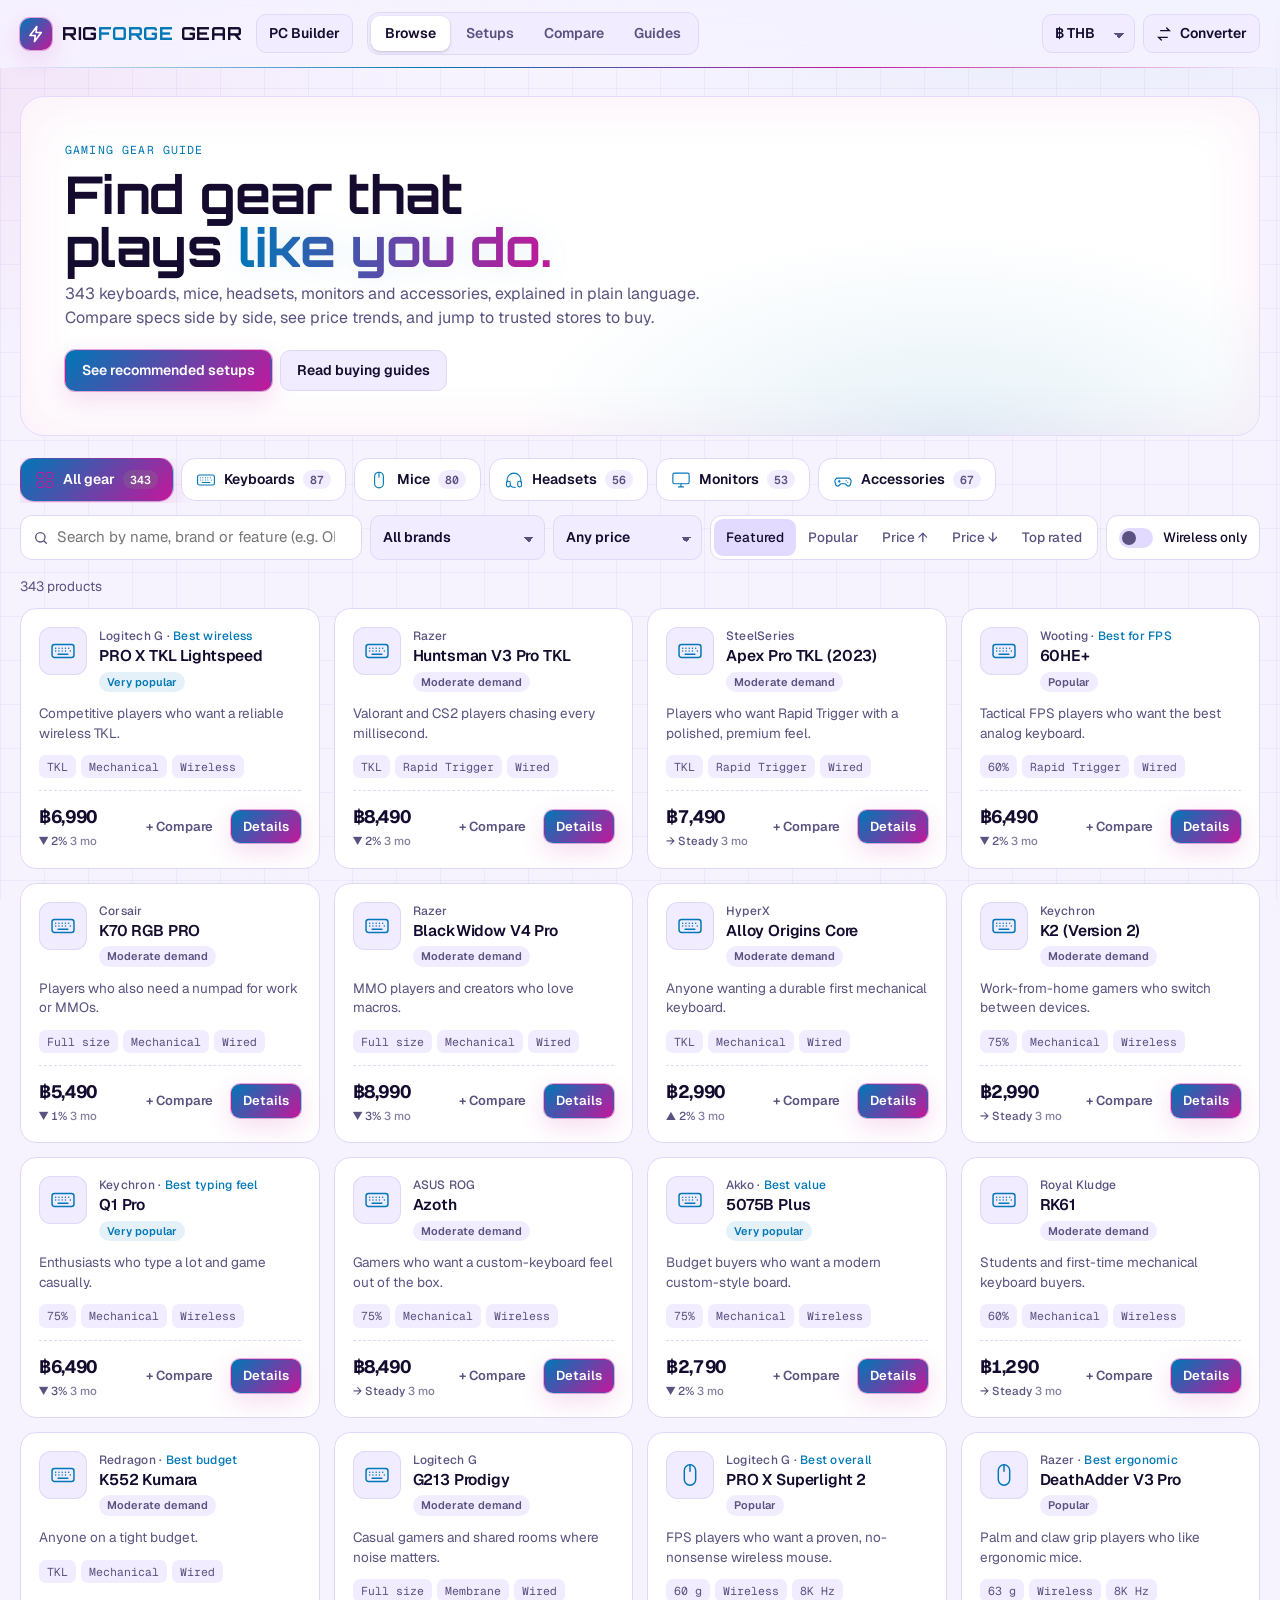
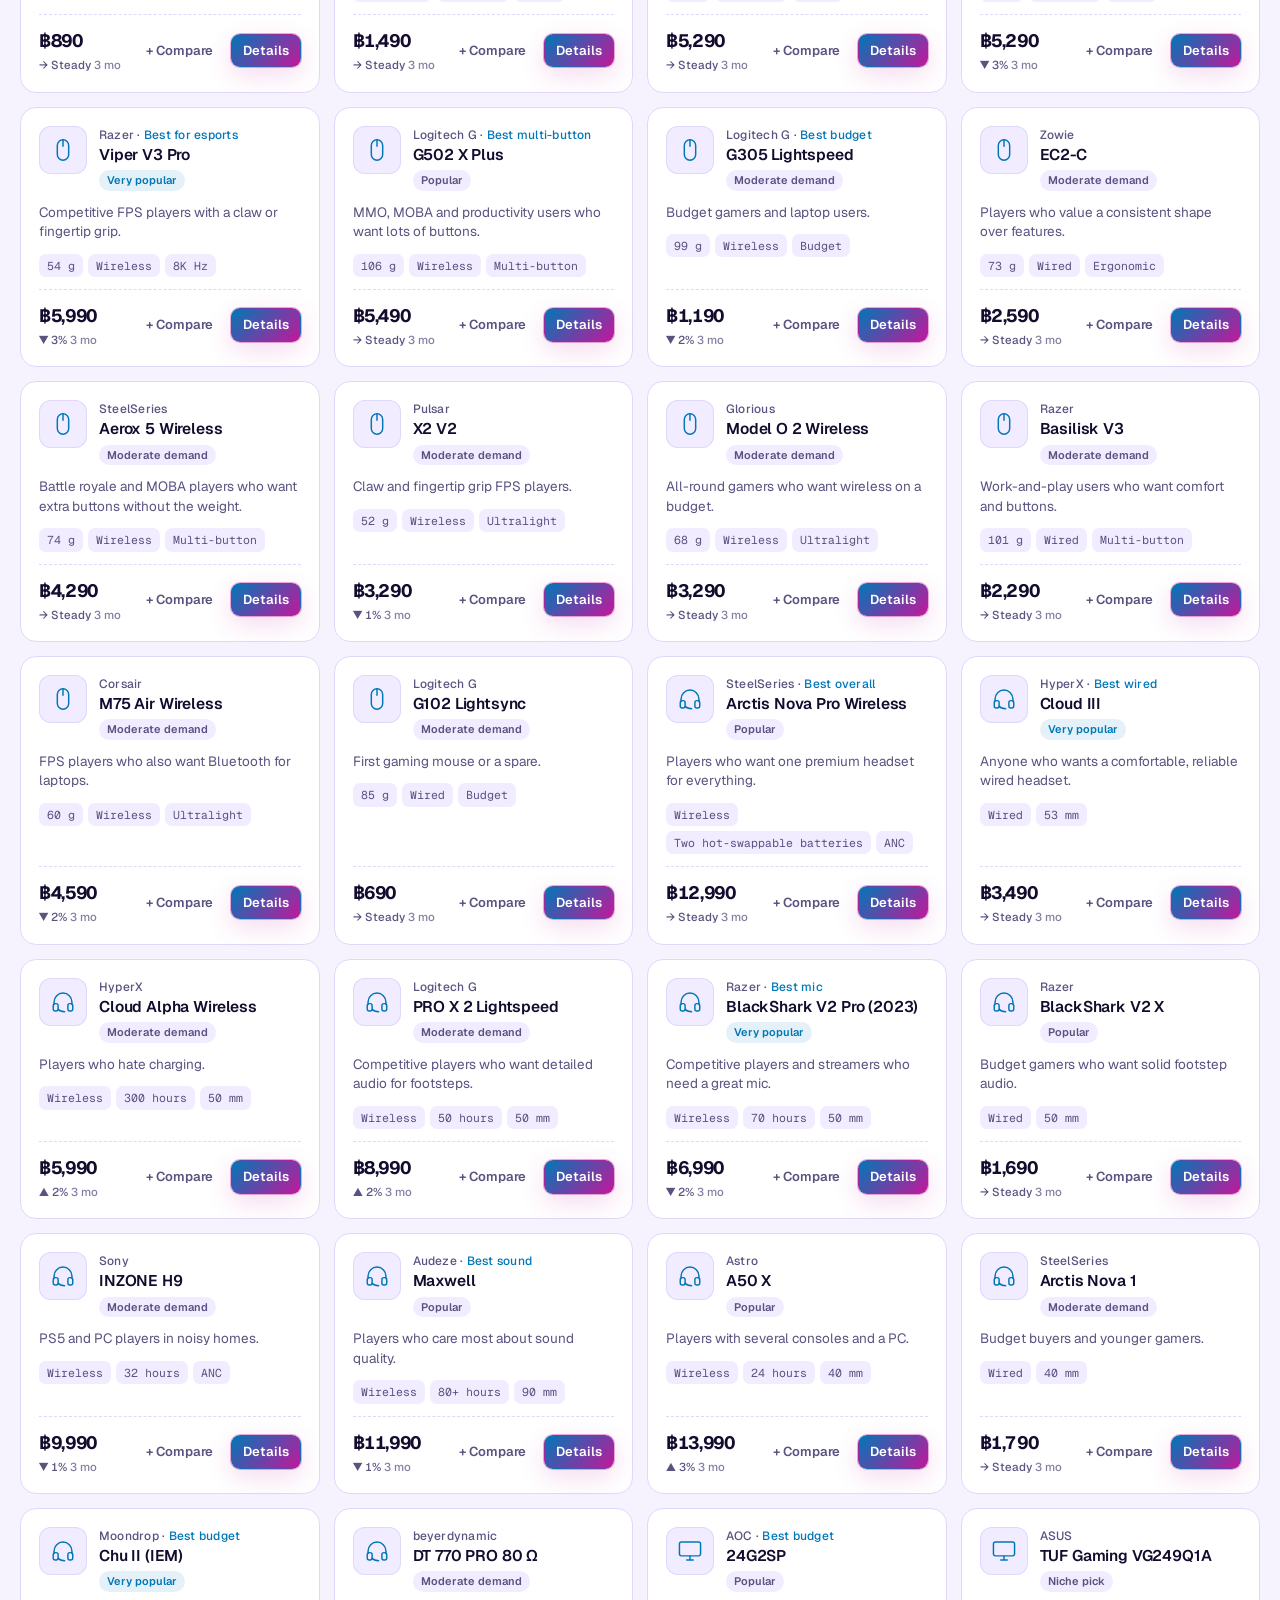
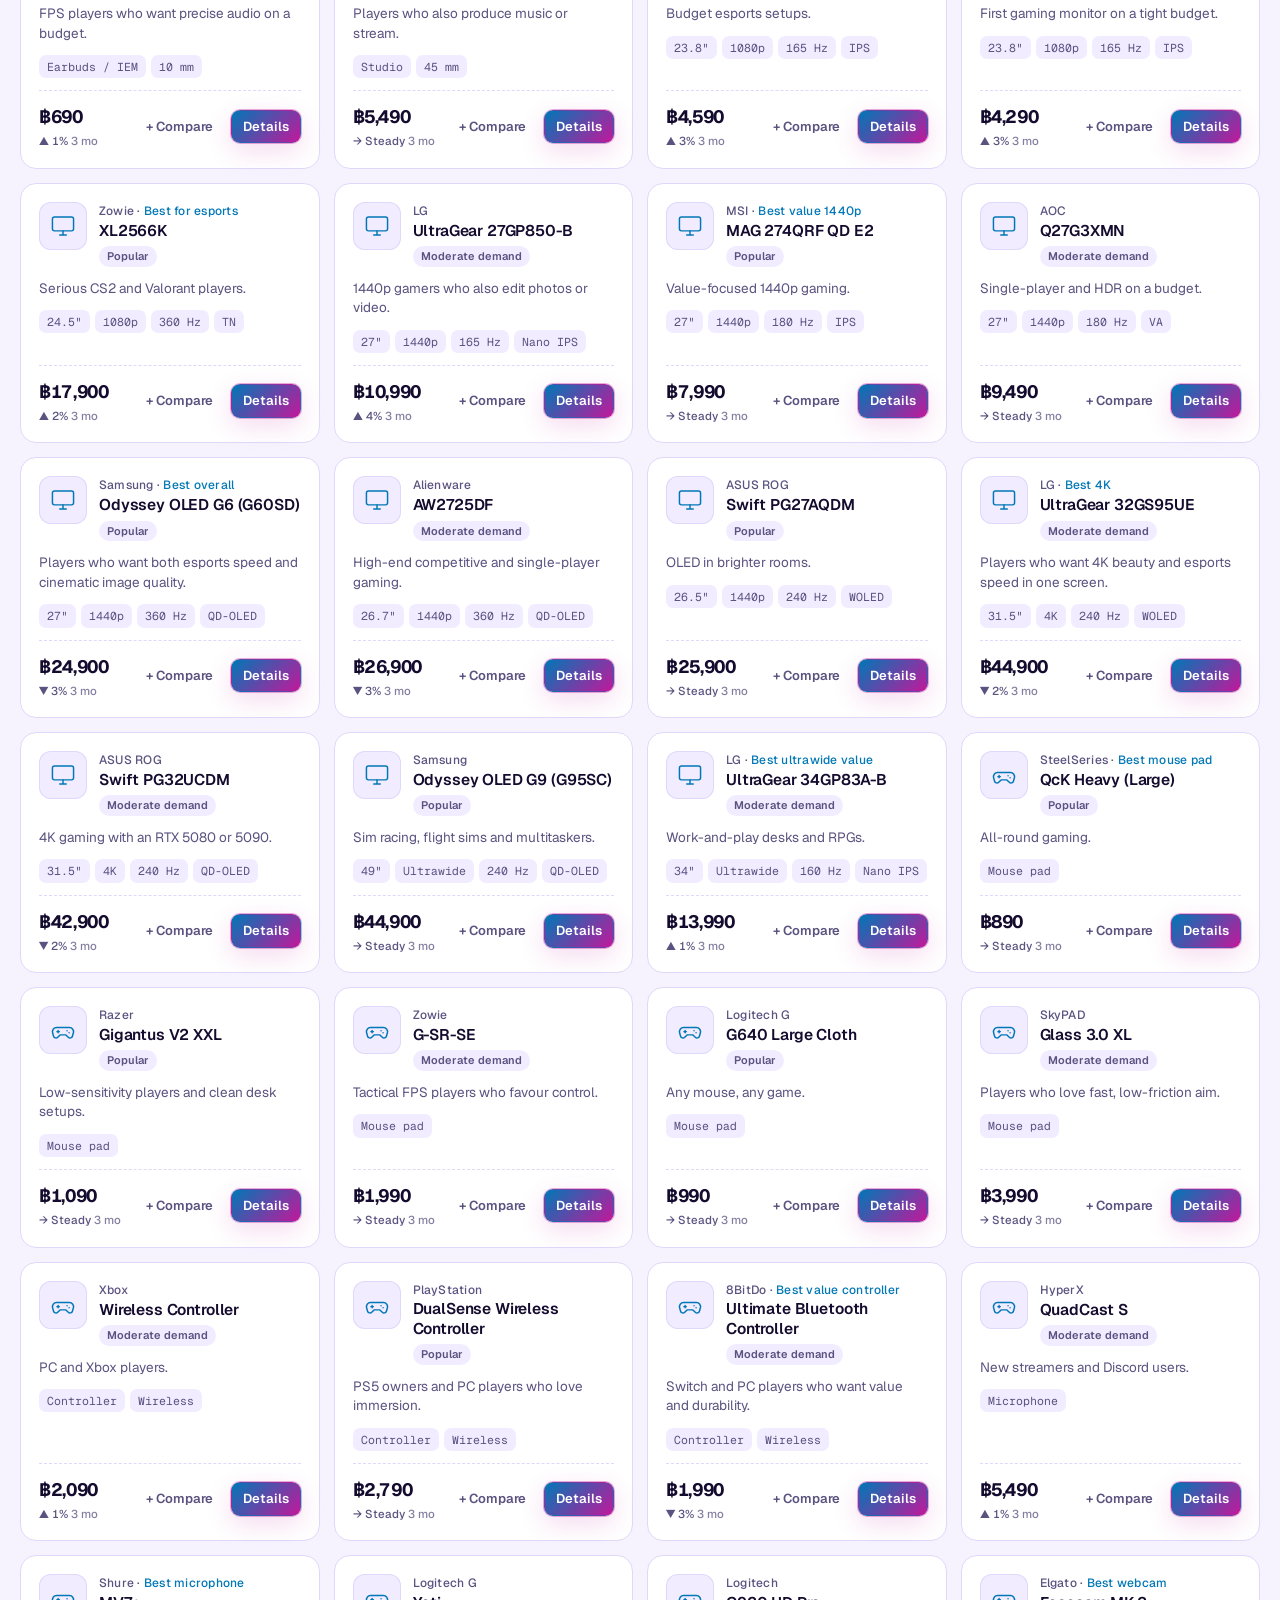
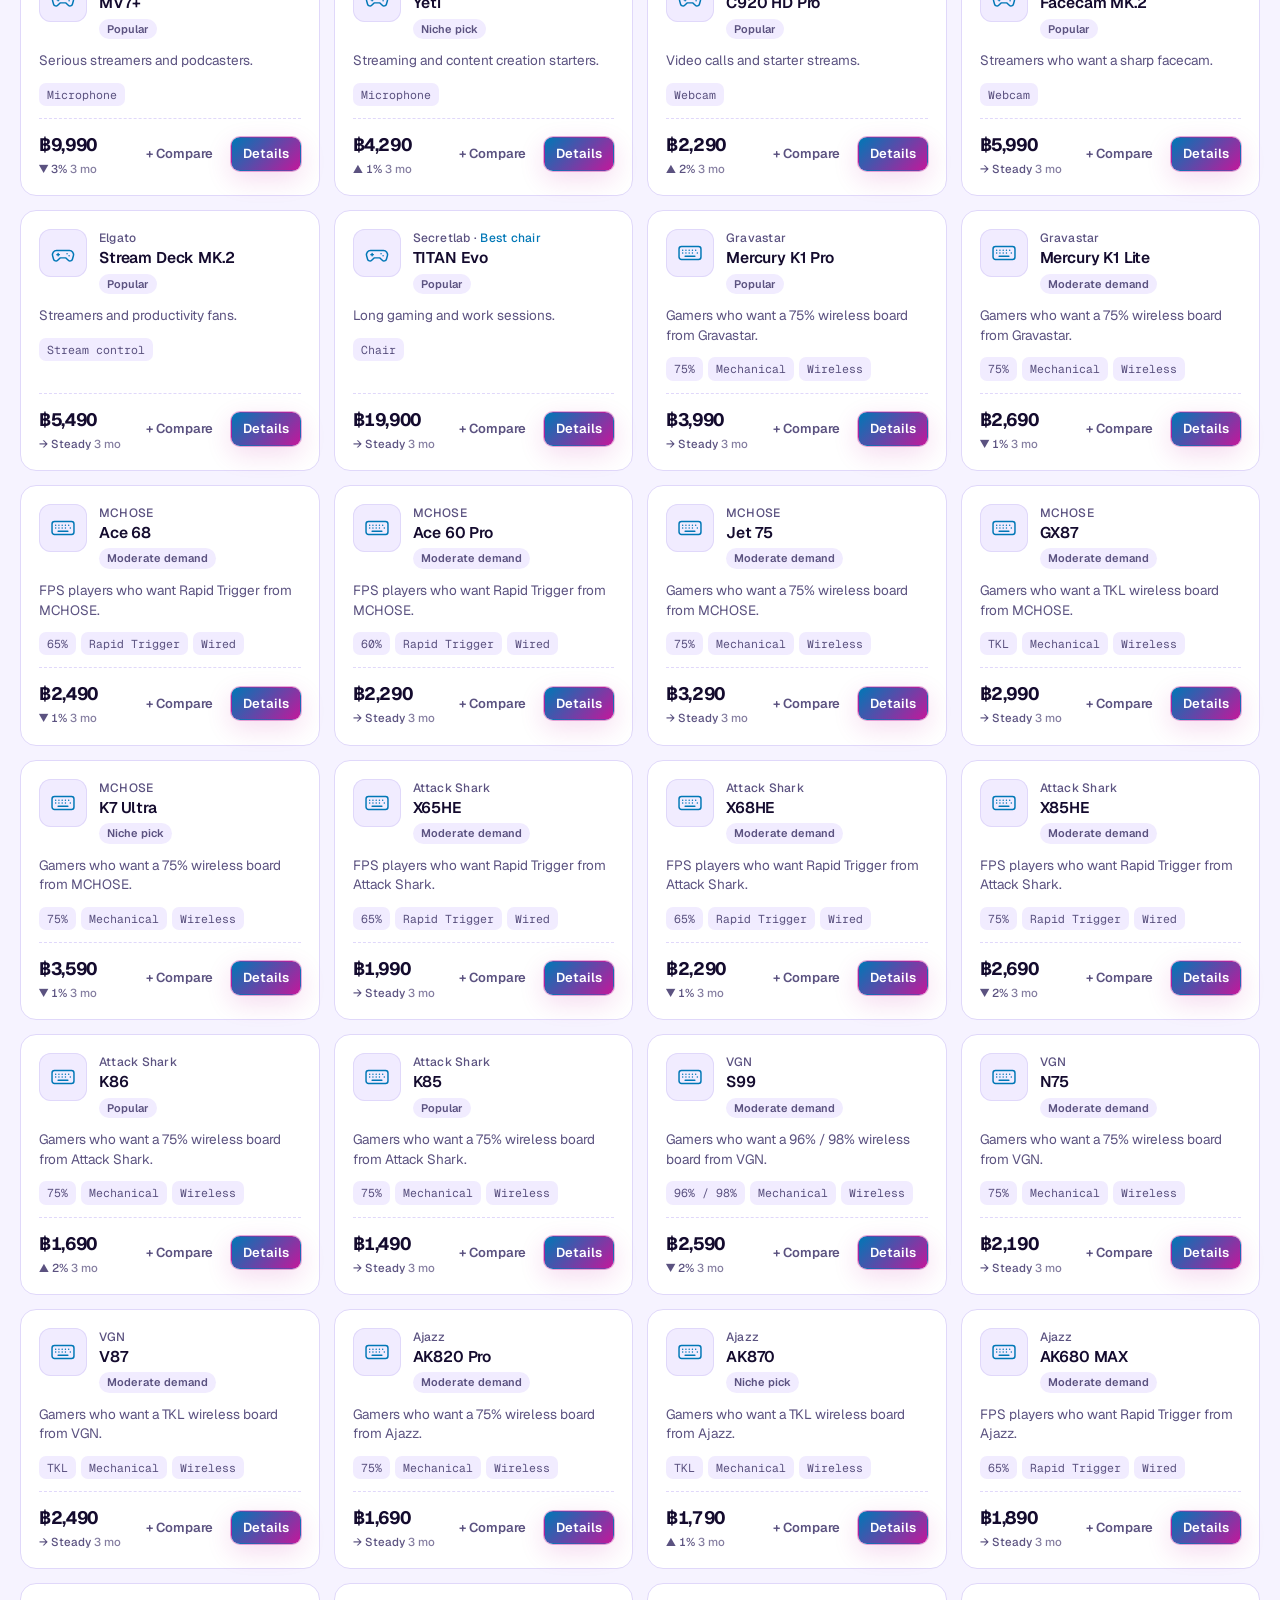
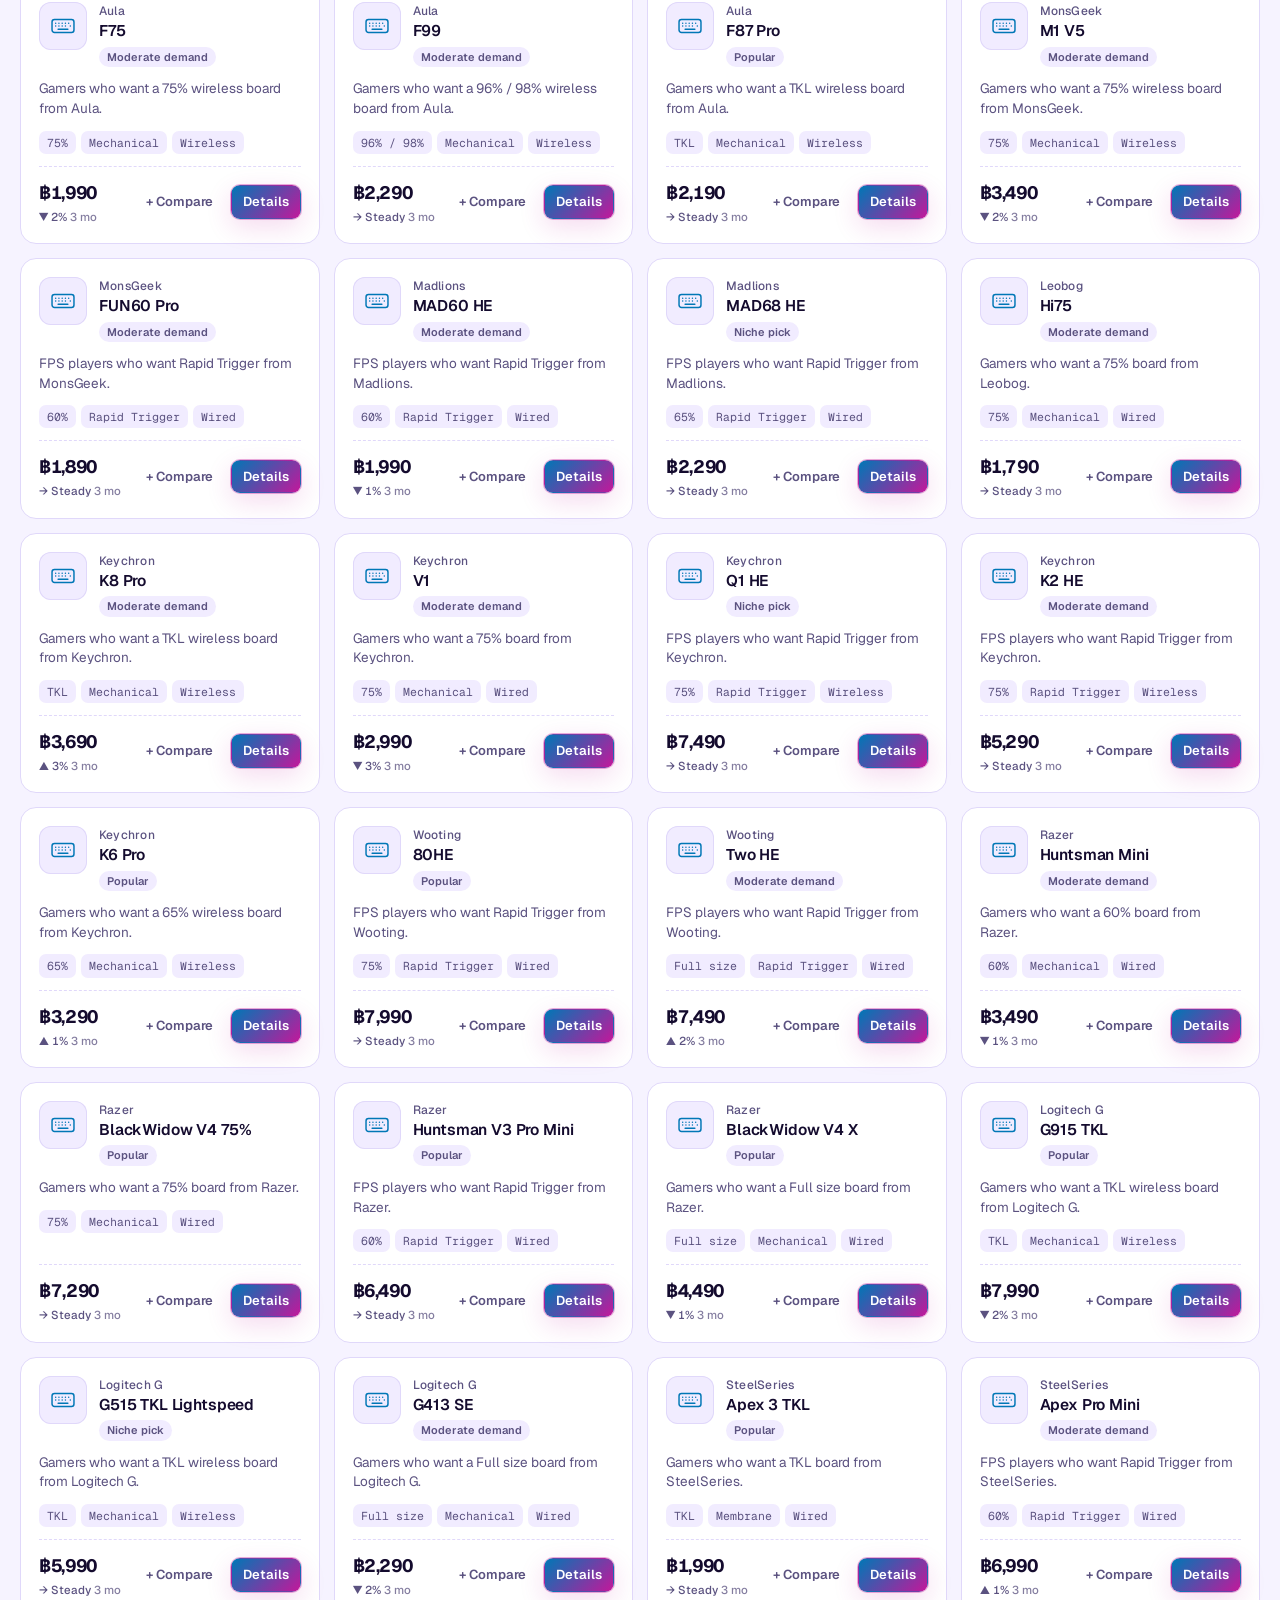
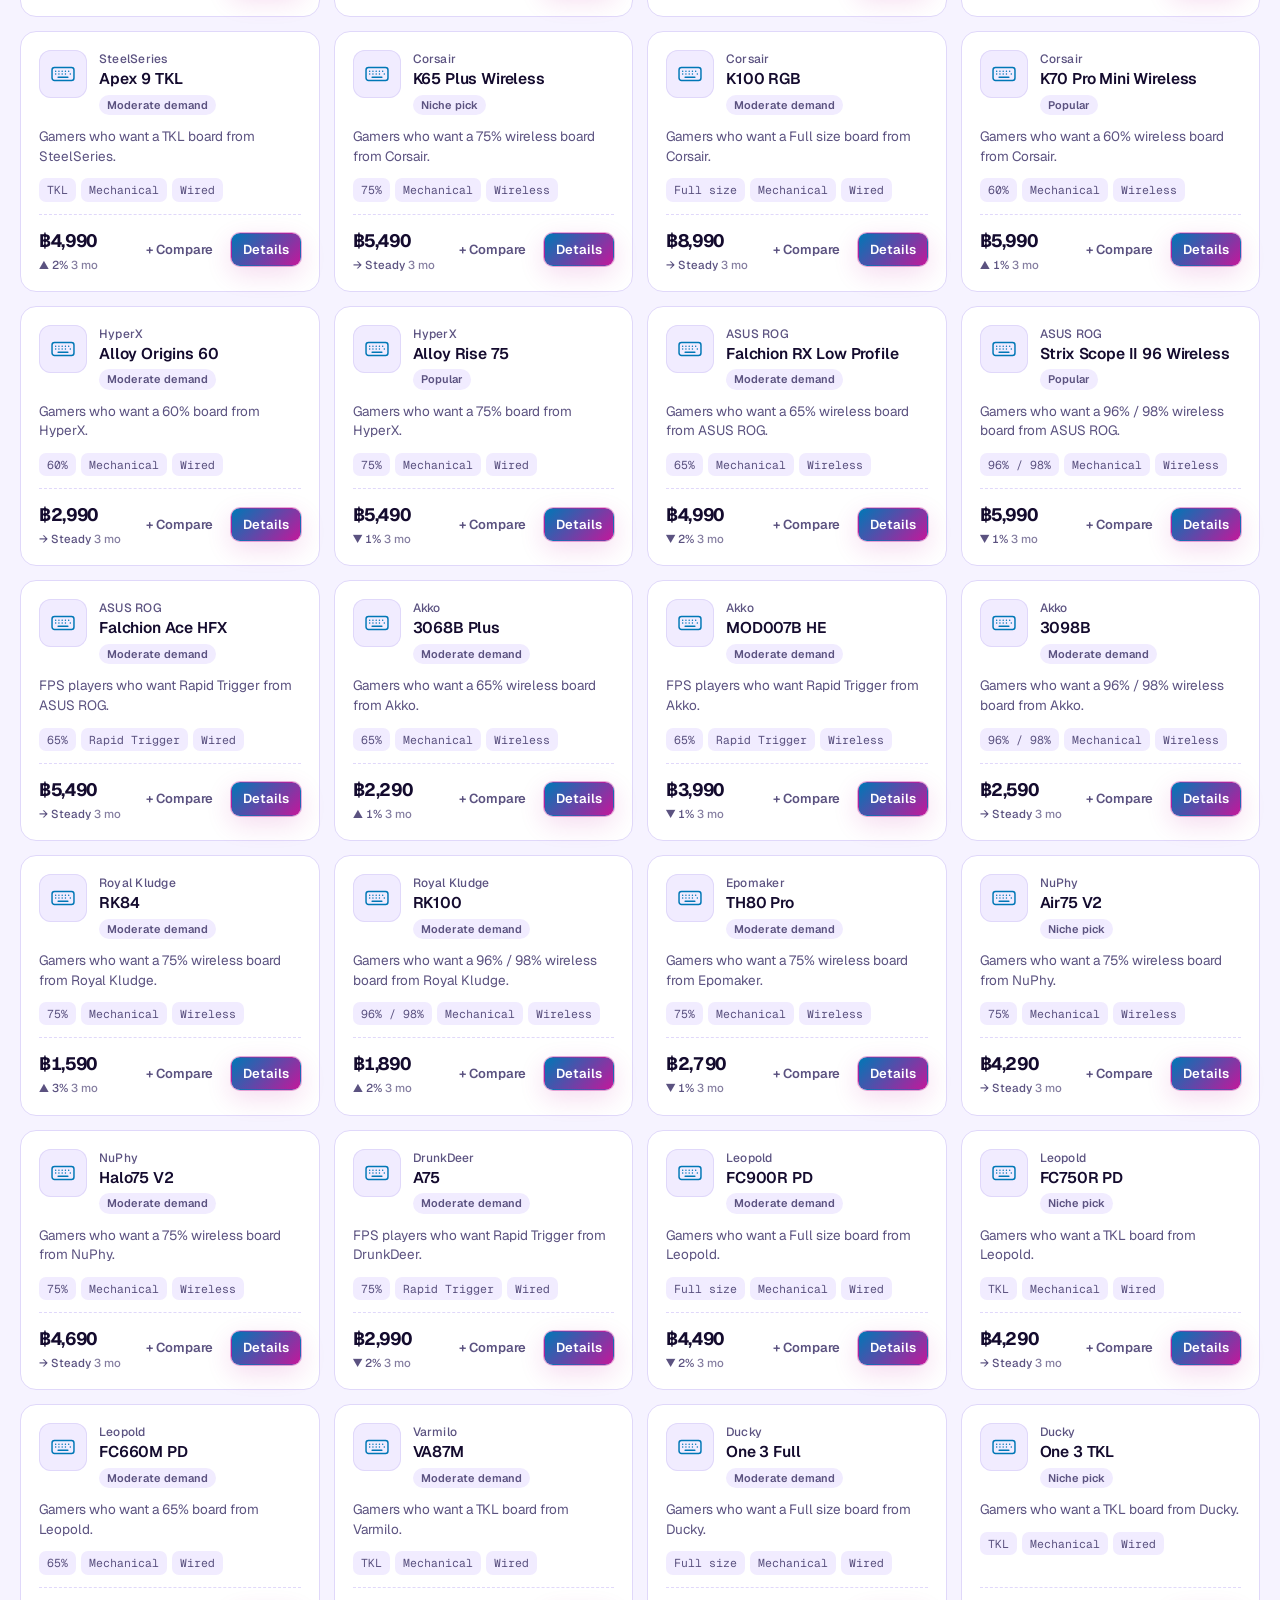
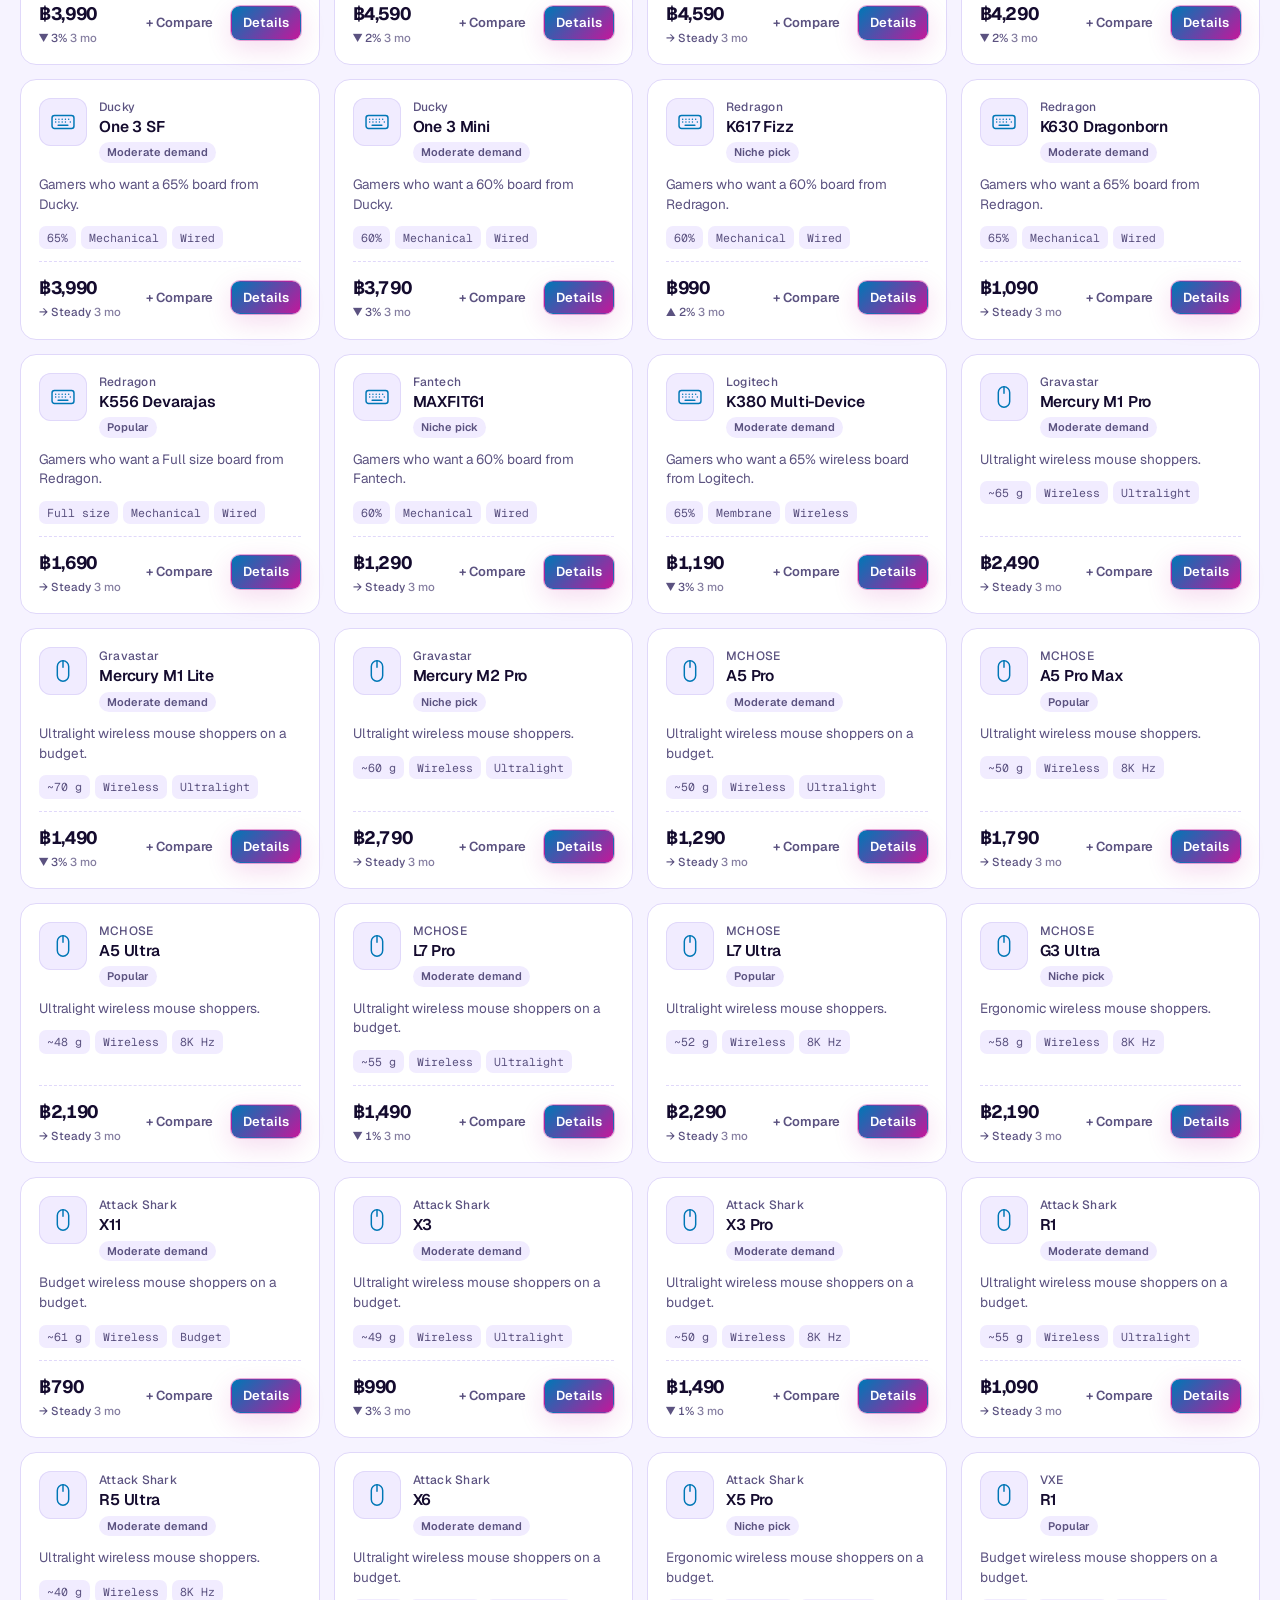
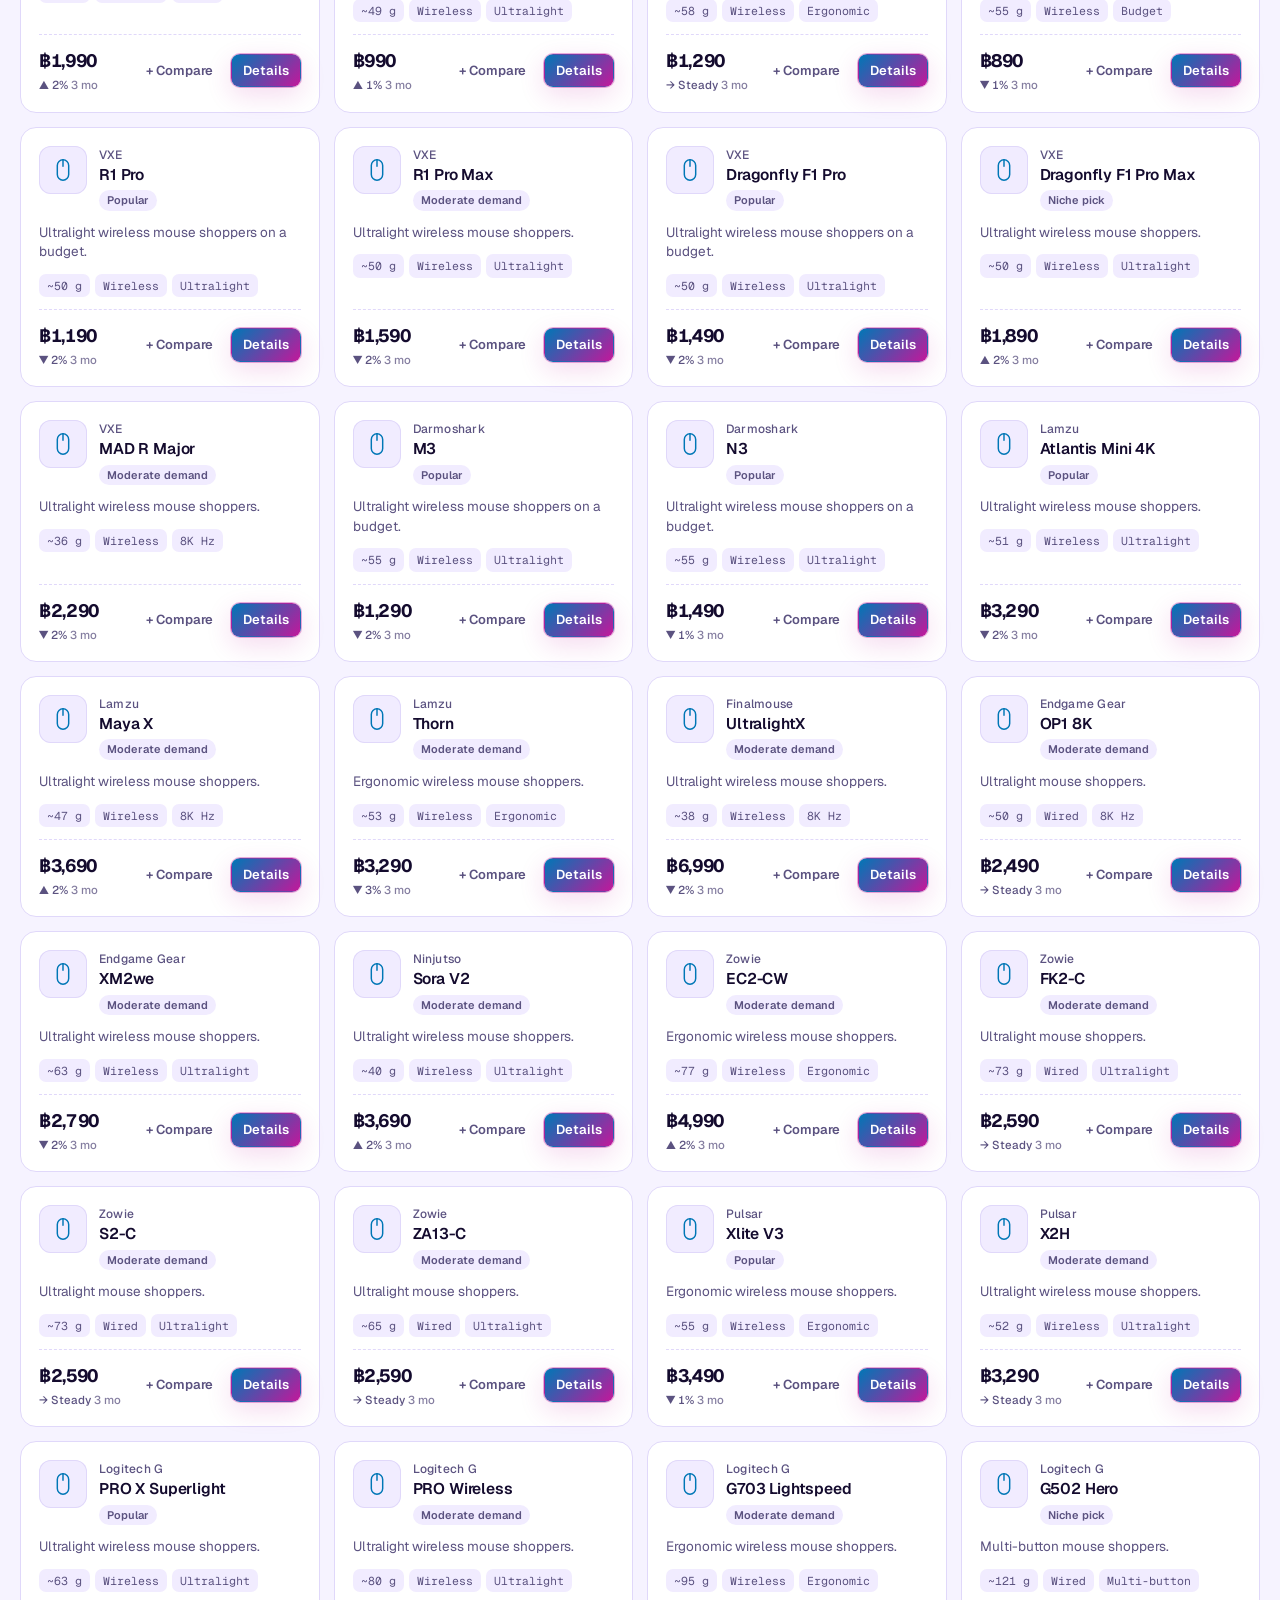
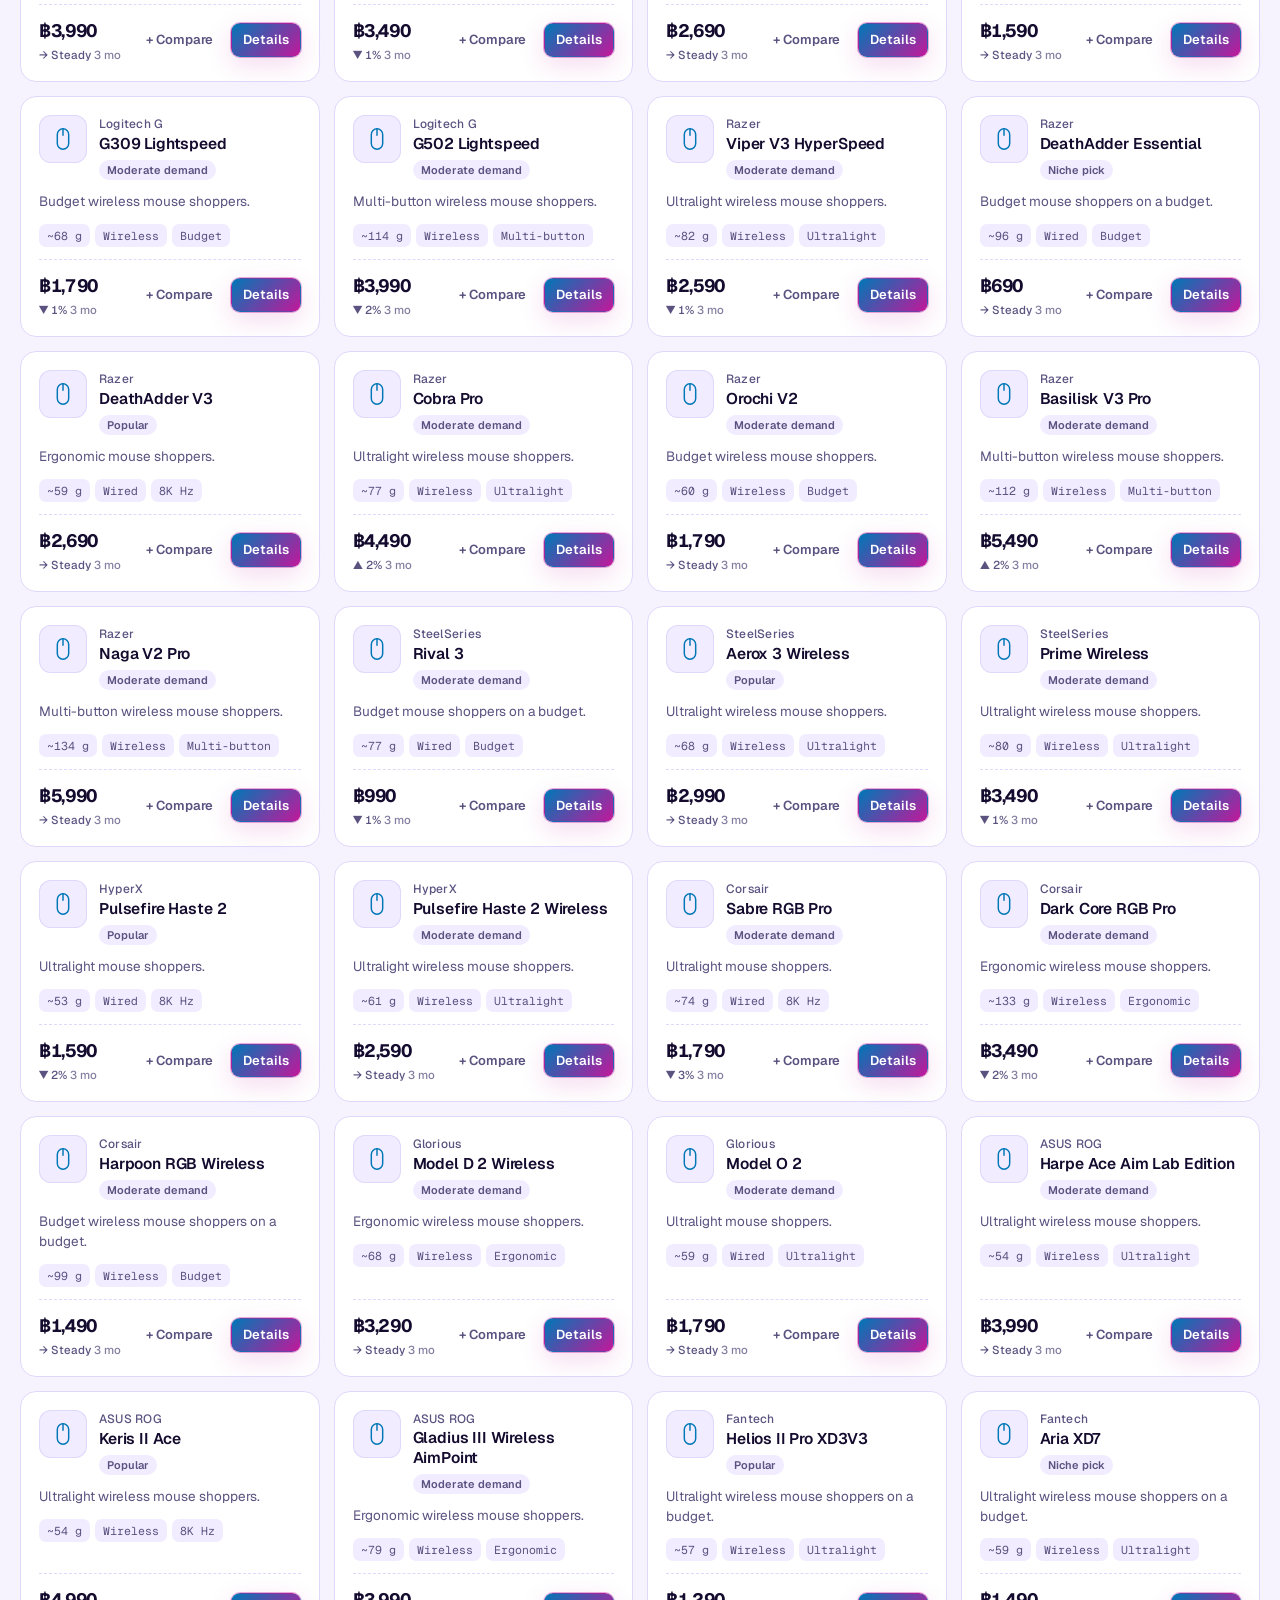
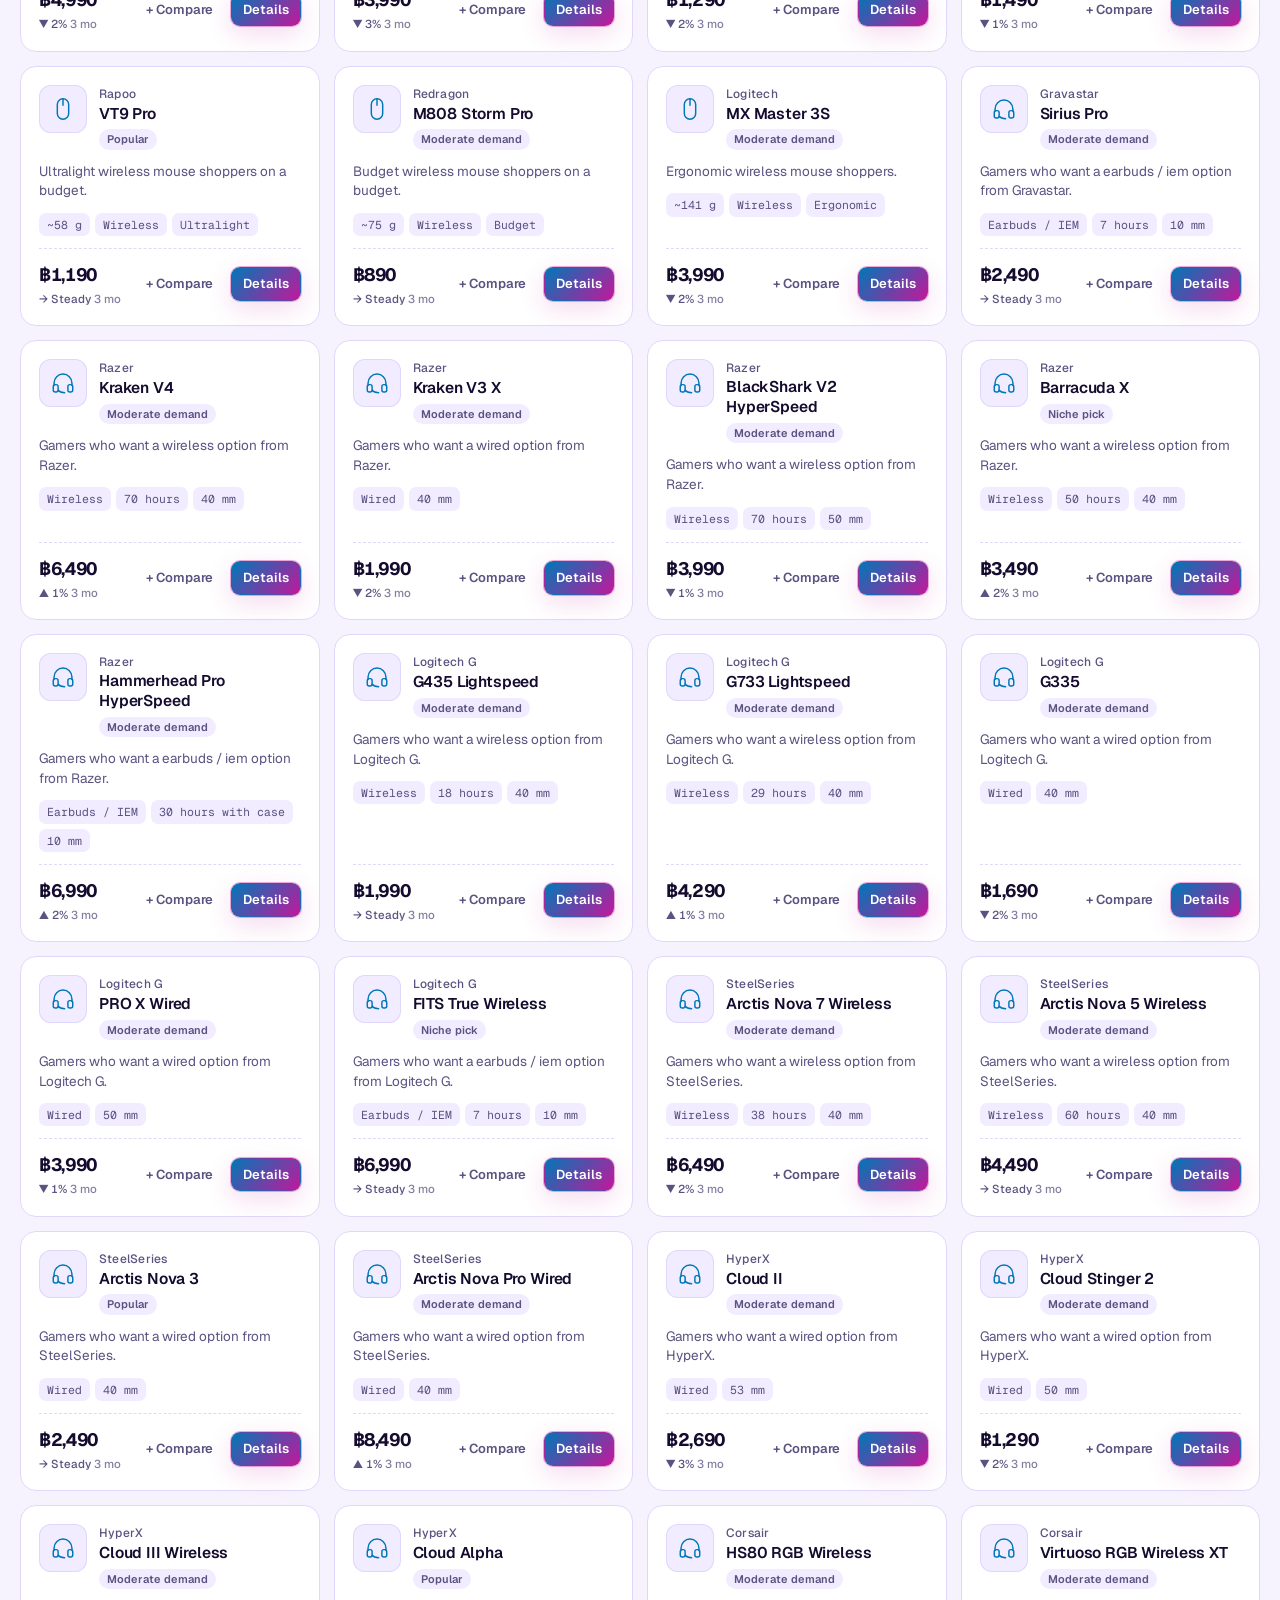
==== commit af7f1ee1: "Neon gaming theme (neon.css shared by both pages) Co-Authored-By: Claude Opus 5.5 <noreply@anthropic" ====
--- a/gear.html
+++ b/gear.html
@@ -454,6 +454,7 @@
 .hero{margin-bottom:4px}
 .card-foot{flex-wrap:nowrap}.card-foot .price{min-width:0}
 </style>
+<link rel="stylesheet" href="neon.css">
 <style>[hidden]{display:none!important}</style>
 </head>
 <body>
--- a/neon.css
+++ b/neon.css
@@ -0,0 +1,72 @@
+/* RigForge neon theme: overrides the colour tokens in index.html and gear.html.
+   Load after the page's own <style>. Delete the <link> to go back to the original look. */
+@import url("https://fonts.googleapis.com/css2?family=Orbitron:wght@600;800&display=swap");
+
+:root{
+  --bg:#07040F; --surface:#0E0920; --surface-2:#160F2E; --surface-3:#261A4D; --ink:#F2EEFF; --muted:#A39BCB; --line:#2A2152;
+  --accent:#00E5FF; --accent-2:#FF2BD6; --accent-ink:#05010D; --glow:rgba(0,229,255,.16); --glow-2:rgba(255,43,214,.14);
+  --head:rgba(7,4,15,.72); --scrim:rgba(2,0,8,.65);
+  --ok:#39FF88; --ok-soft:rgba(57,255,136,.12); --warn:#FFE14D; --warn-soft:rgba(255,225,77,.12); --err:#FF4D6D; --err-soft:rgba(255,77,109,.14);
+  --star:#FFE14D; --shadow:0 10px 40px rgba(0,0,0,.6);
+  --neon:0 0 0 1px rgba(0,229,255,.55),0 0 18px rgba(0,229,255,.35),0 0 42px rgba(255,43,214,.18);
+  --neon-text:0 0 8px rgba(0,229,255,.55),0 0 22px rgba(255,43,214,.35);
+  --gridline:rgba(120,90,255,.07);
+  --f-brand:"Orbitron","Unbounded","Geist",system-ui,sans-serif;
+  color-scheme:dark;
+}
+@media (prefers-color-scheme:light){:root:not([data-theme="dark"]){
+  --bg:#F6F3FF; --surface:#FFFFFF; --surface-2:#F1ECFF; --surface-3:#E3DAFF; --ink:#140B2E; --muted:#5B5280; --line:#E0D8FA;
+  --accent:#0077B6; --accent-2:#C2189B; --accent-ink:#FFFFFF; --glow:rgba(0,119,182,.10); --glow-2:rgba(194,24,155,.08);
+  --head:rgba(246,243,255,.82); --scrim:rgba(20,11,46,.35);
+  --ok:#0E8A4A; --ok-soft:#E1F6EA; --warn:#9A6400; --warn-soft:#FDF1DC; --err:#C8233F; --err-soft:#FCE4E8;
+  --star:#C98A00; --shadow:0 10px 36px rgba(20,11,46,.12);
+  --neon:0 0 0 1px rgba(194,24,155,.35),0 8px 26px rgba(194,24,155,.16);
+  --neon-text:none; --gridline:rgba(90,60,200,.06); color-scheme:light}}
+:root[data-theme="light"]{
+  --bg:#F6F3FF; --surface:#FFFFFF; --surface-2:#F1ECFF; --surface-3:#E3DAFF; --ink:#140B2E; --muted:#5B5280; --line:#E0D8FA;
+  --accent:#0077B6; --accent-2:#C2189B; --accent-ink:#FFFFFF; --glow:rgba(0,119,182,.10); --glow-2:rgba(194,24,155,.08);
+  --head:rgba(246,243,255,.82); --scrim:rgba(20,11,46,.35);
+  --ok:#0E8A4A; --ok-soft:#E1F6EA; --warn:#9A6400; --warn-soft:#FDF1DC; --err:#C8233F; --err-soft:#FCE4E8;
+  --star:#C98A00; --shadow:0 10px 36px rgba(20,11,46,.12);
+  --neon:0 0 0 1px rgba(194,24,155,.35),0 8px 26px rgba(194,24,155,.16);
+  --neon-text:none; --gridline:rgba(90,60,200,.06); color-scheme:light}
+
+/* backdrop: faint perspective grid + cyan/magenta haze */
+body{
+  background-color:var(--bg);
+  background-image:
+    radial-gradient(900px 460px at 85% -140px,var(--glow),transparent 70%),
+    radial-gradient(760px 420px at -10% 10%,var(--glow-2),transparent 70%),
+    linear-gradient(var(--gridline) 1px,transparent 1px),
+    linear-gradient(90deg,var(--gridline) 1px,transparent 1px);
+  background-size:auto,auto,44px 44px,44px 44px;
+  background-attachment:fixed;
+}
+
+/* header gets a neon underline */
+.top{border-bottom:1px solid transparent;border-image:linear-gradient(90deg,transparent,var(--accent),var(--accent-2),transparent) 1}
+
+/* brand + headings */
+.brand{text-transform:uppercase;letter-spacing:.04em}
+.brand em{text-shadow:var(--neon-text)}
+.logo{box-shadow:var(--neon)}
+.hero h1{letter-spacing:-.01em}
+.hero h1 span{filter:drop-shadow(0 0 14px var(--glow))}
+.eyebrow{text-shadow:var(--neon-text)}
+
+/* panels */
+.hero{border-color:var(--surface-3);box-shadow:inset 0 0 60px var(--glow-2)}
+.card,.pick,.catbtn,.search{transition:border-color .18s,box-shadow .18s,transform .18s}
+.card:hover,.pick:hover{border-color:var(--accent);box-shadow:var(--neon)}
+.search:focus-within{border-color:var(--accent);box-shadow:var(--neon)}
+.thumb{box-shadow:inset 0 0 0 1px var(--line);color:var(--accent)}
+
+/* buttons + category tabs */
+.btn.primary{box-shadow:var(--neon)}
+.btn.primary:hover{filter:brightness(1.12)}
+.btn.on{box-shadow:var(--neon)}
+.catbtn:hover{border-color:var(--accent)}
+.catbtn.on{background:linear-gradient(135deg,var(--accent),var(--accent-2));color:var(--accent-ink);border-color:transparent;box-shadow:var(--neon)}
+.award-b{box-shadow:0 0 12px var(--glow-2)}
+
+@media (prefers-reduced-motion:reduce){.card,.pick,.catbtn,.search{transition:none}}
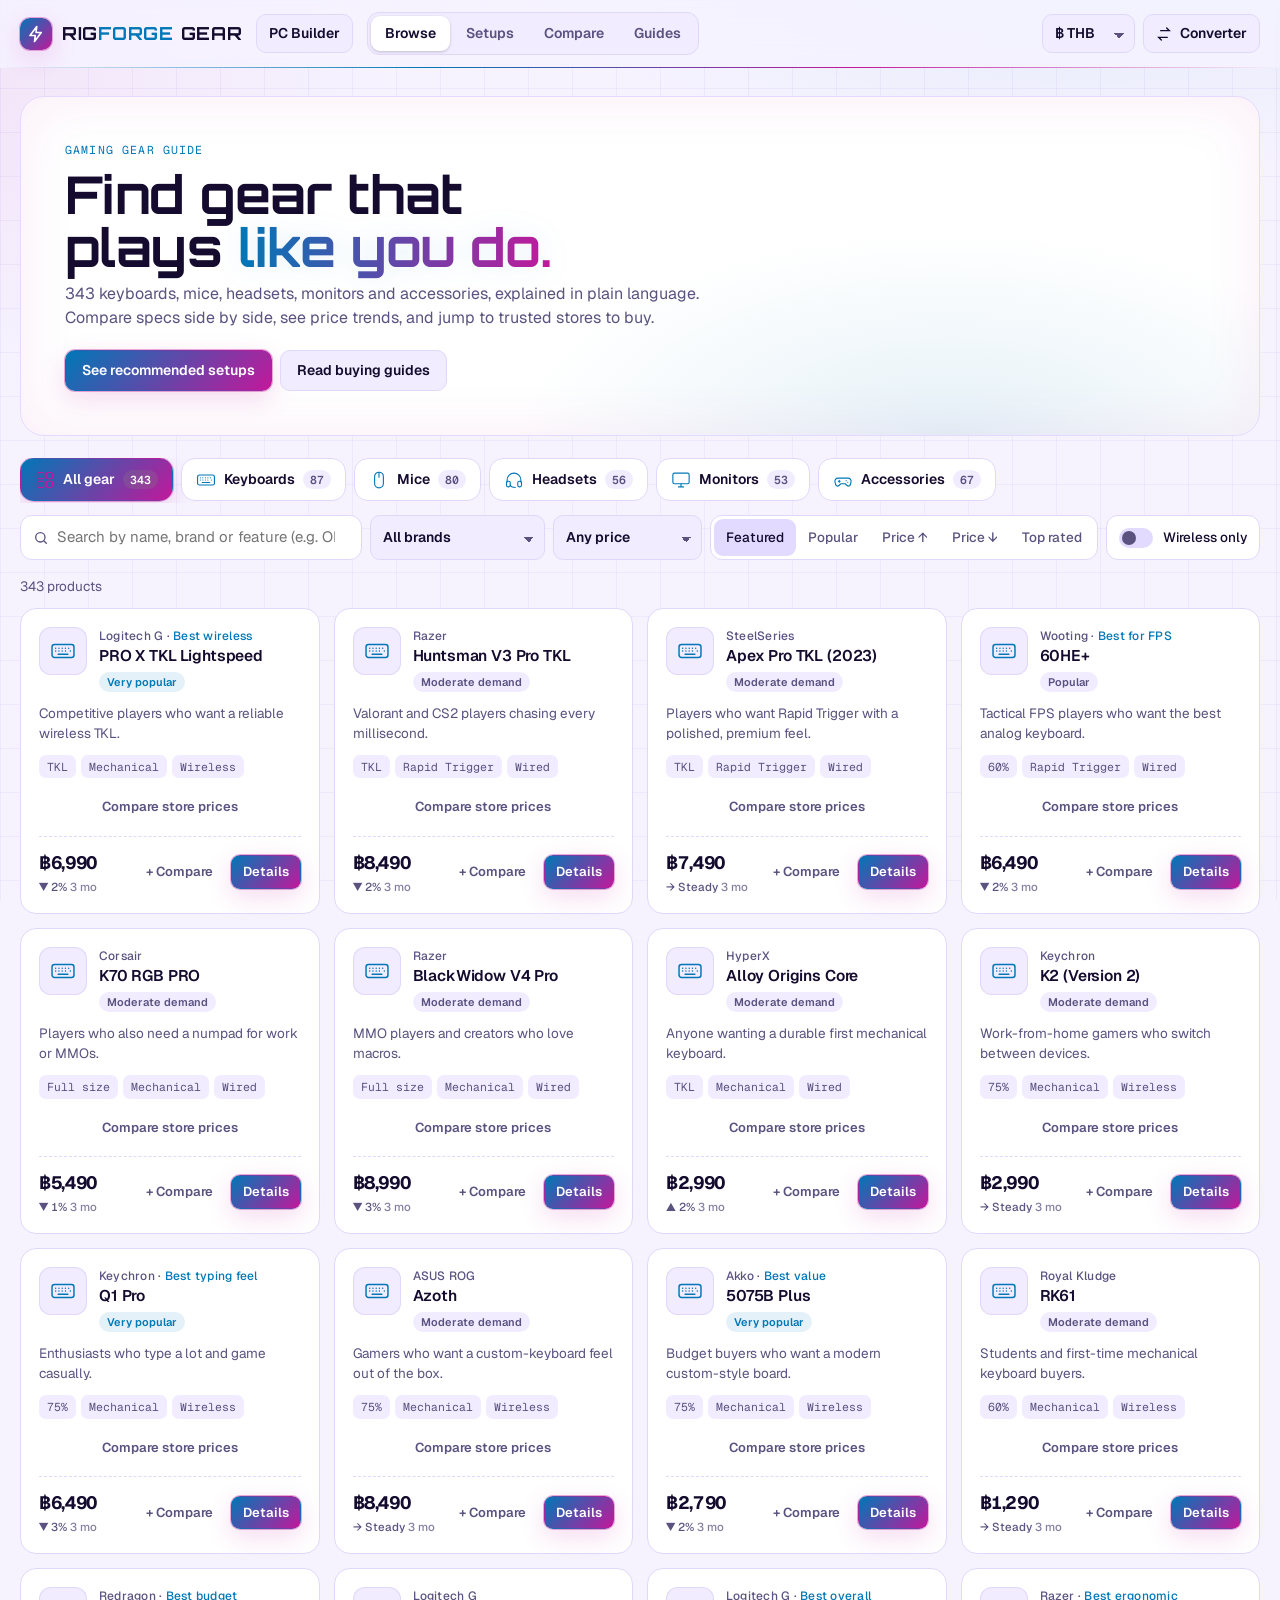
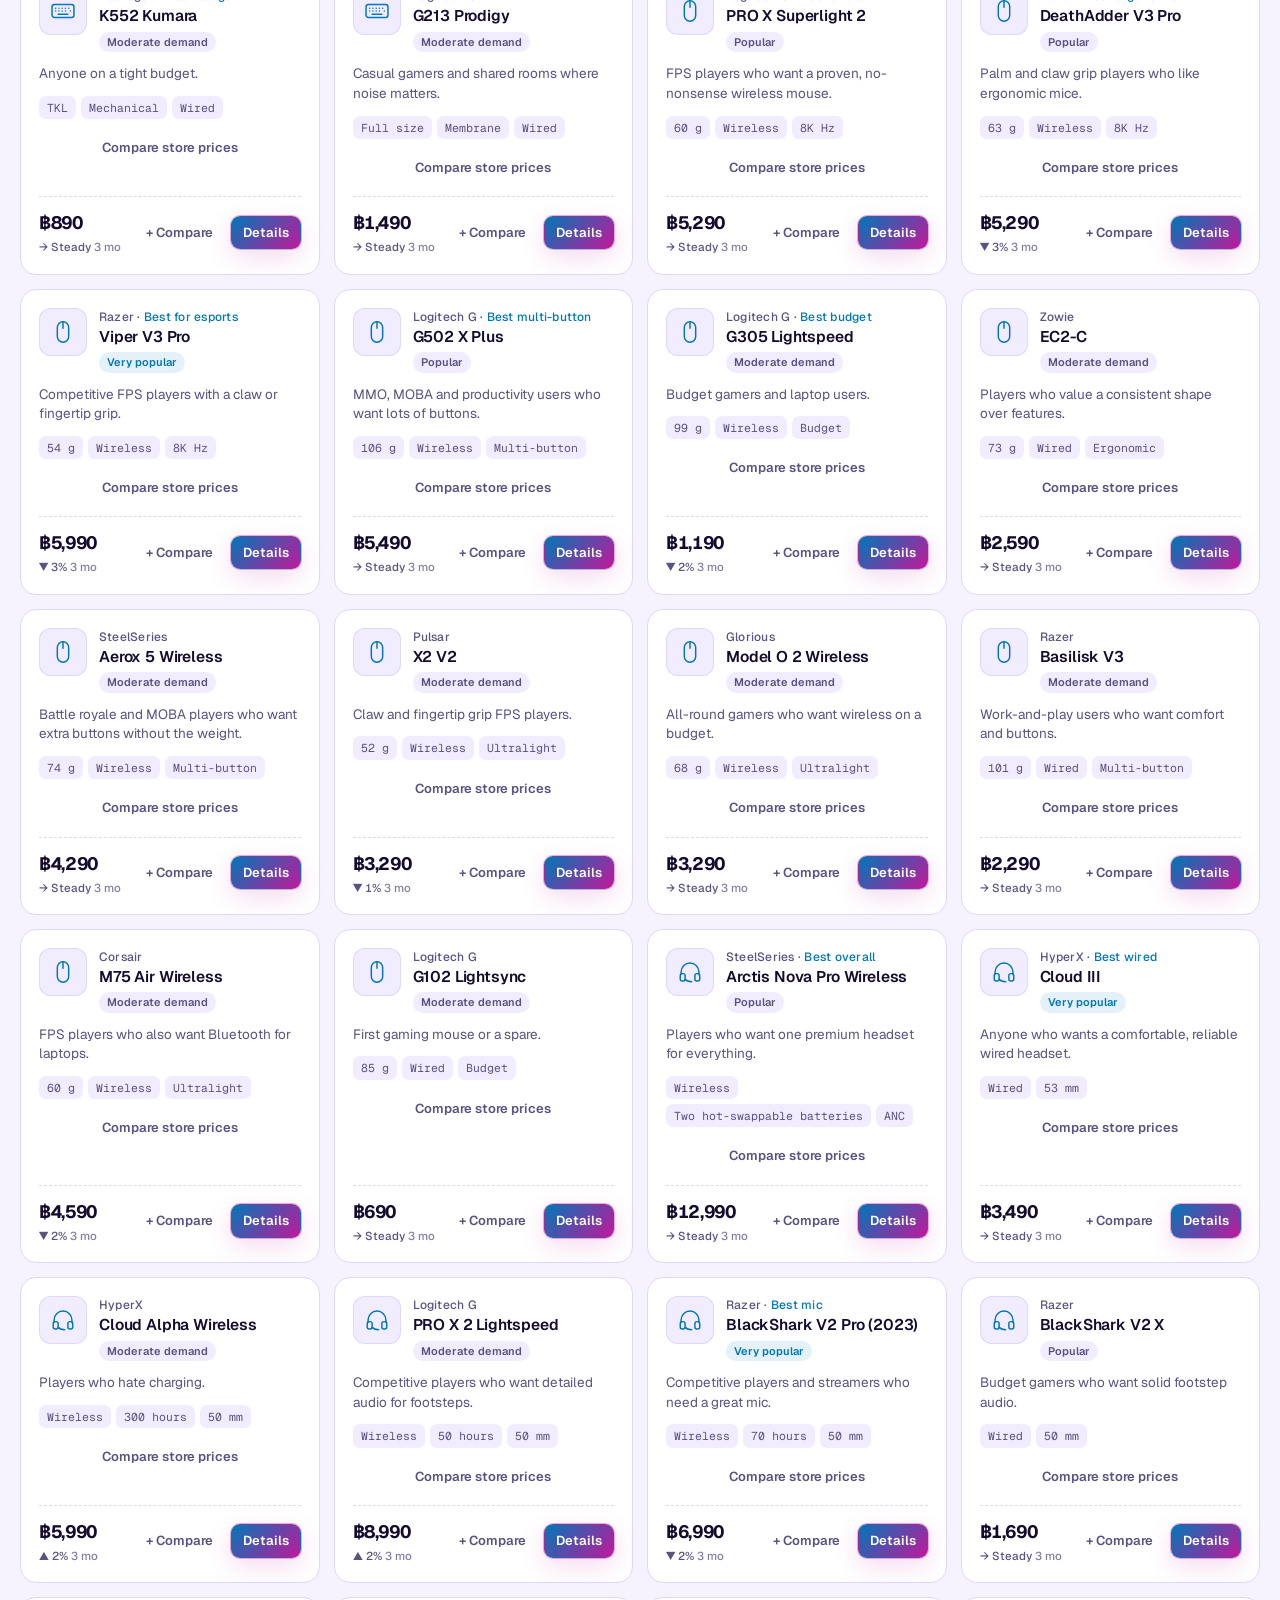
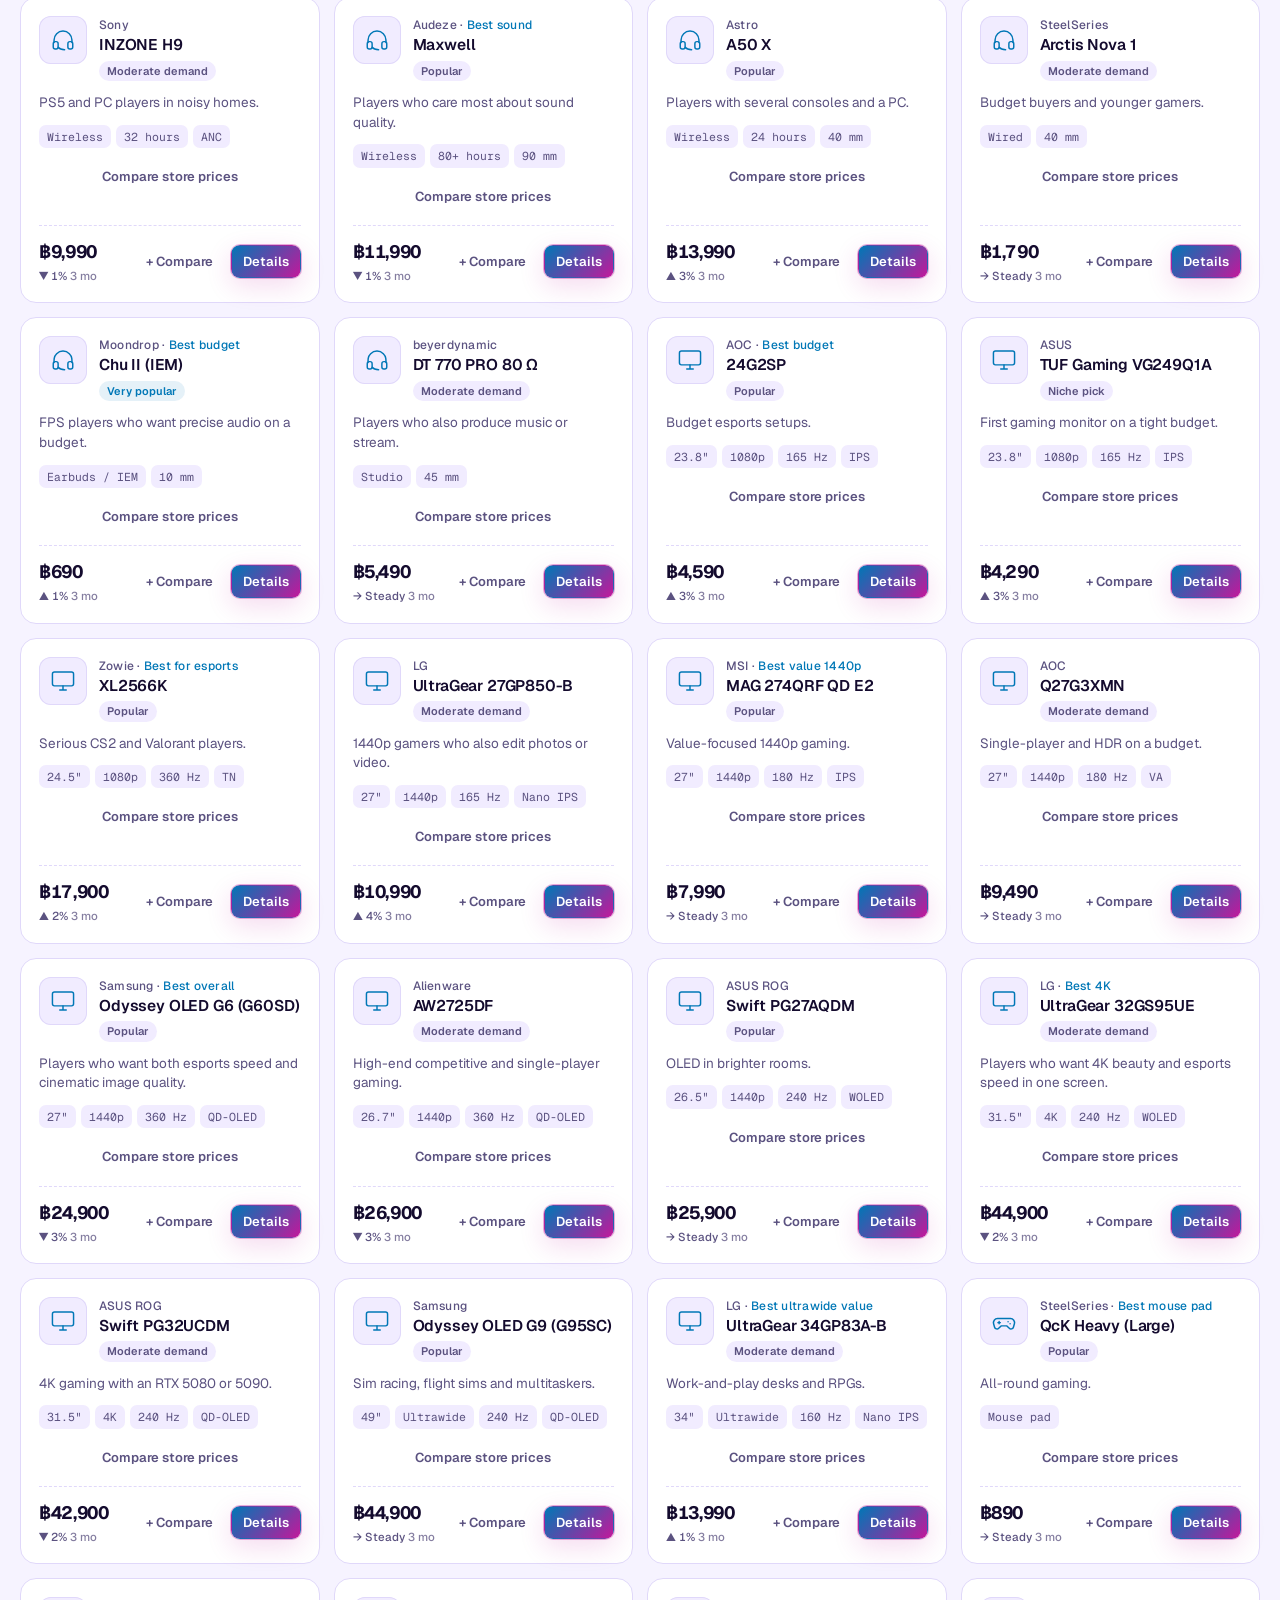
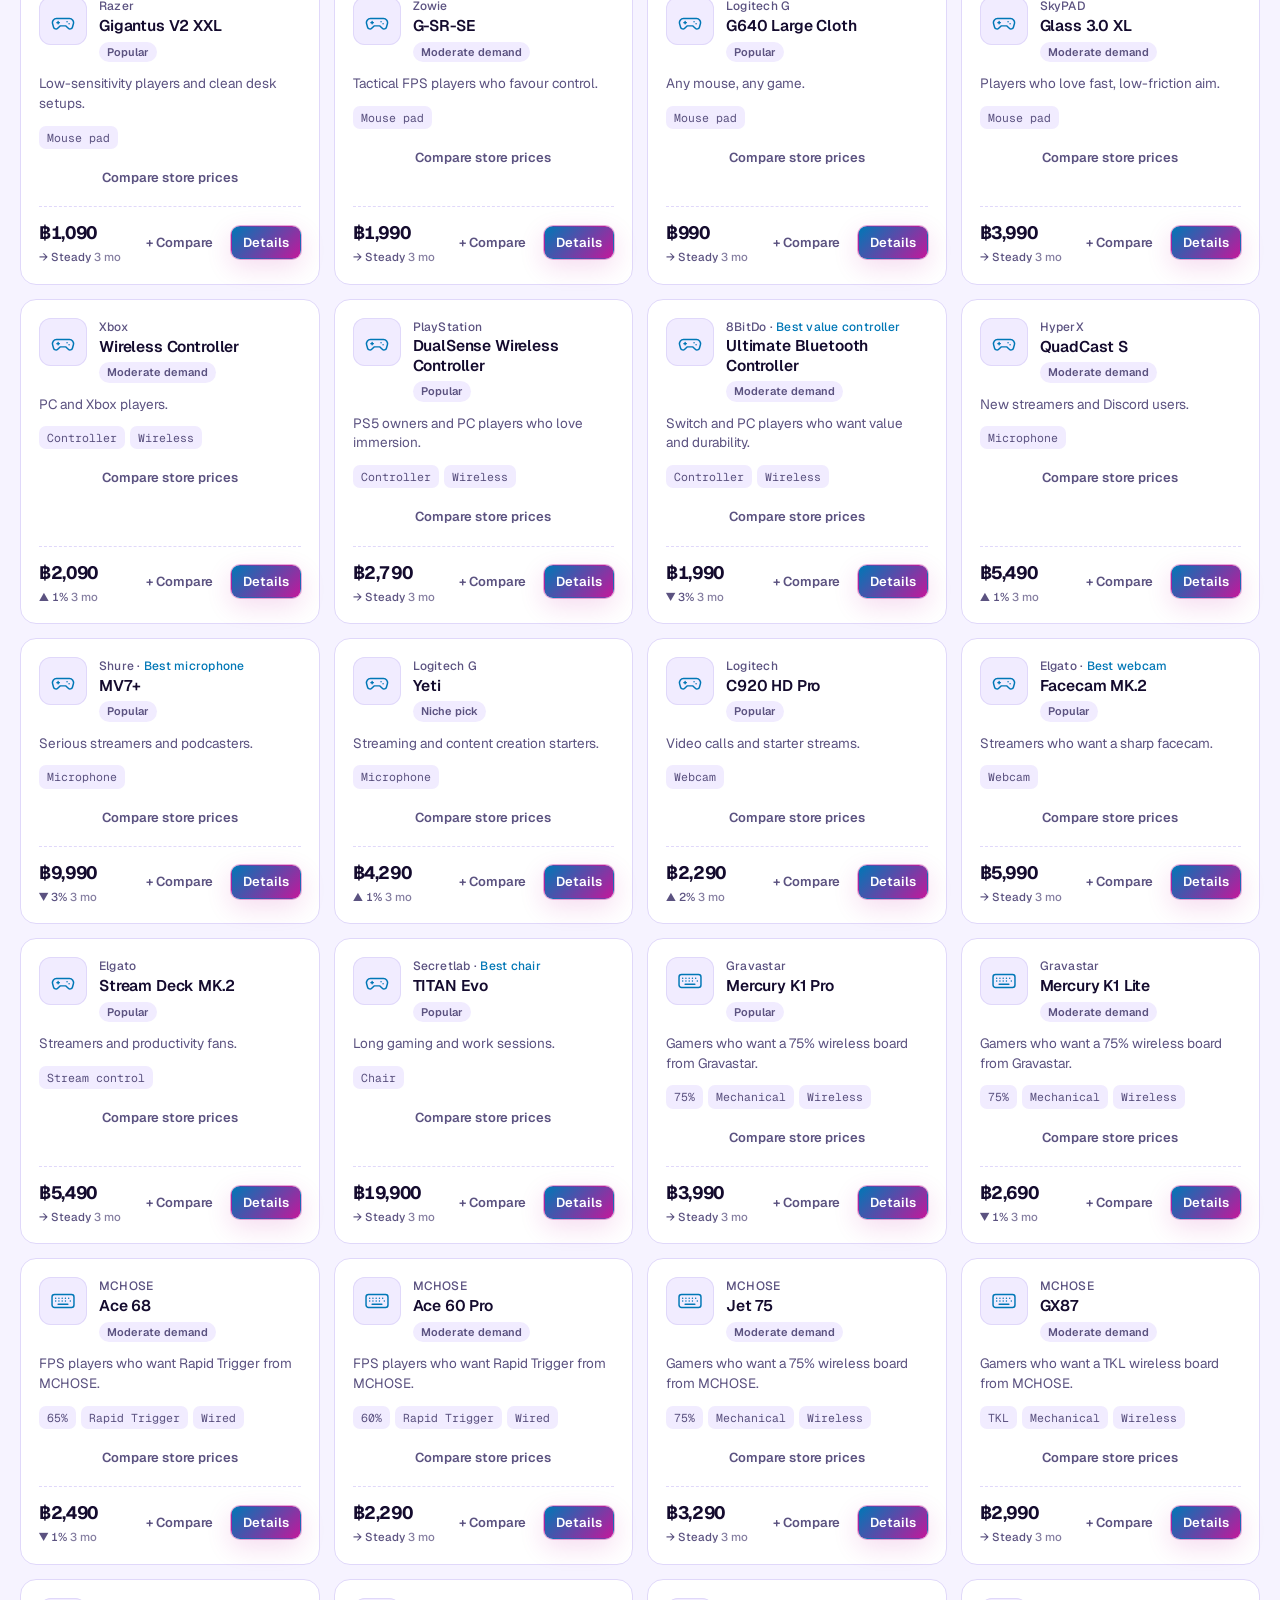
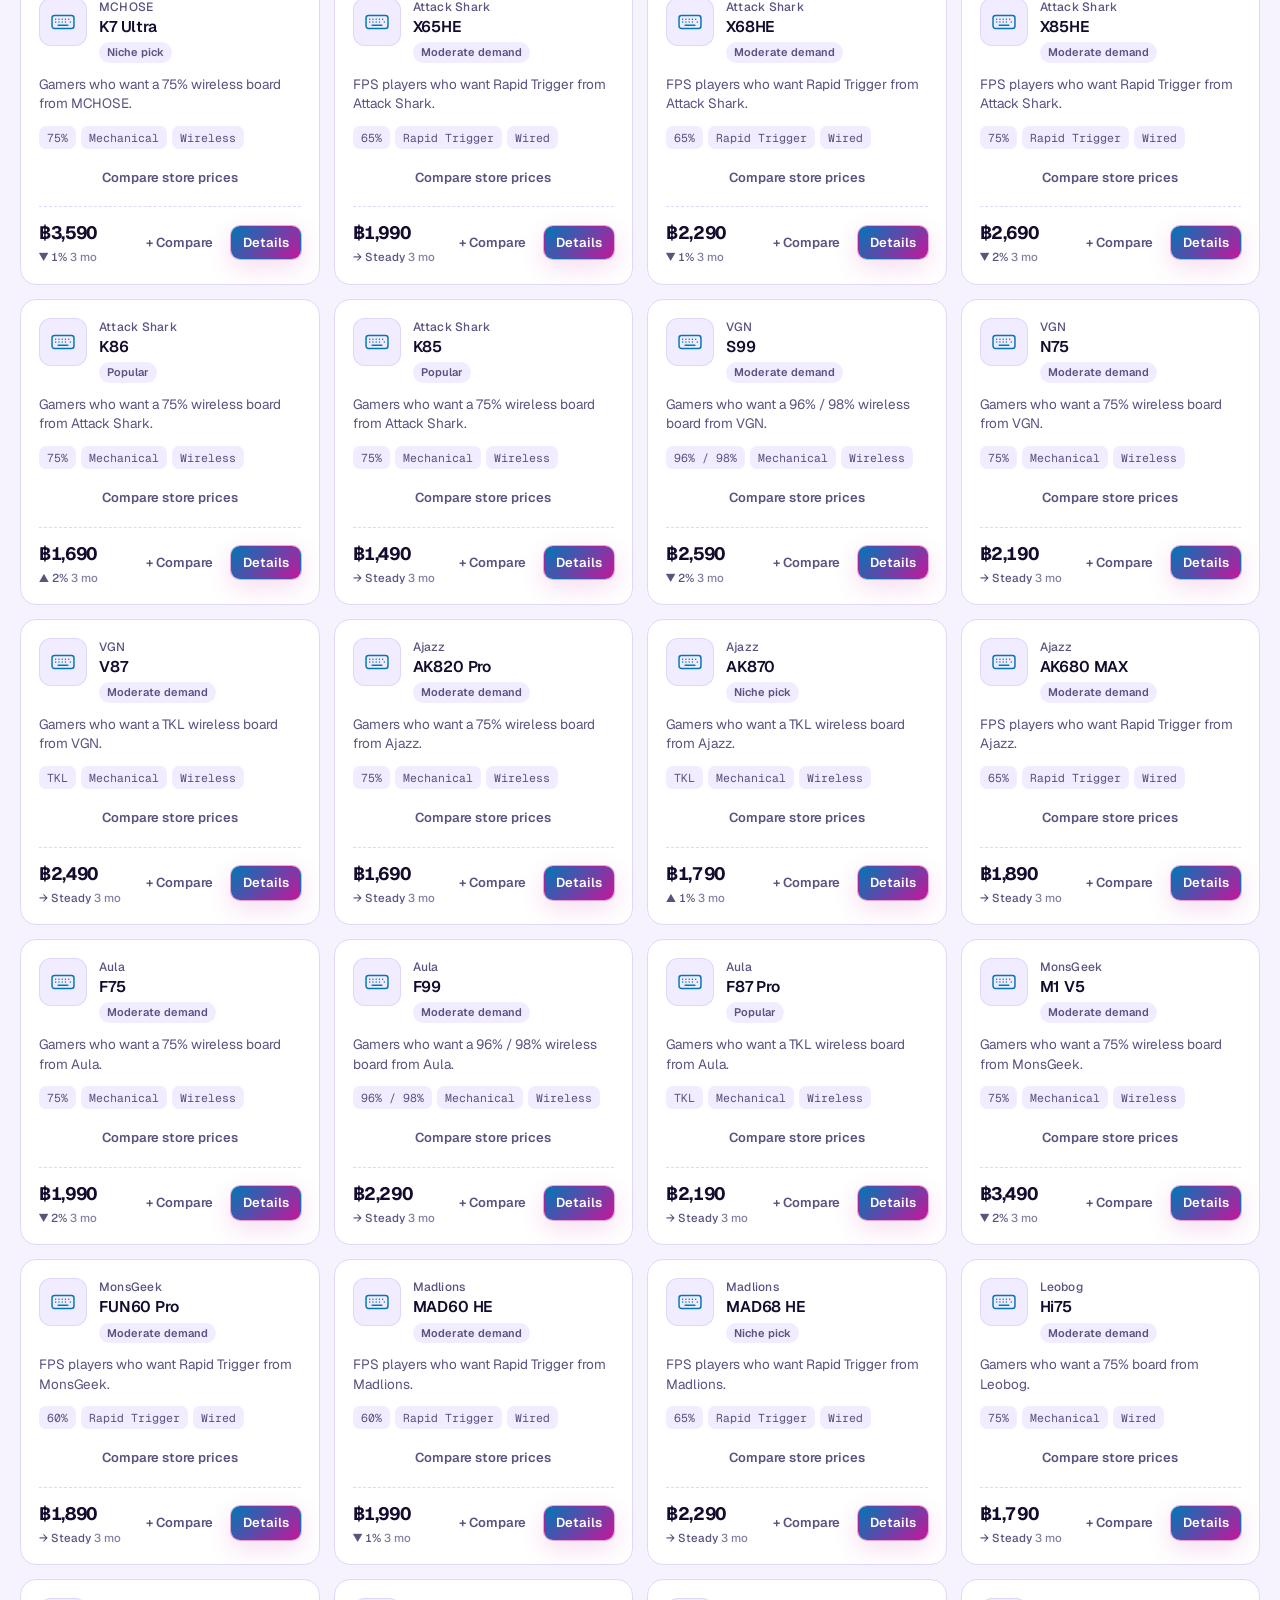
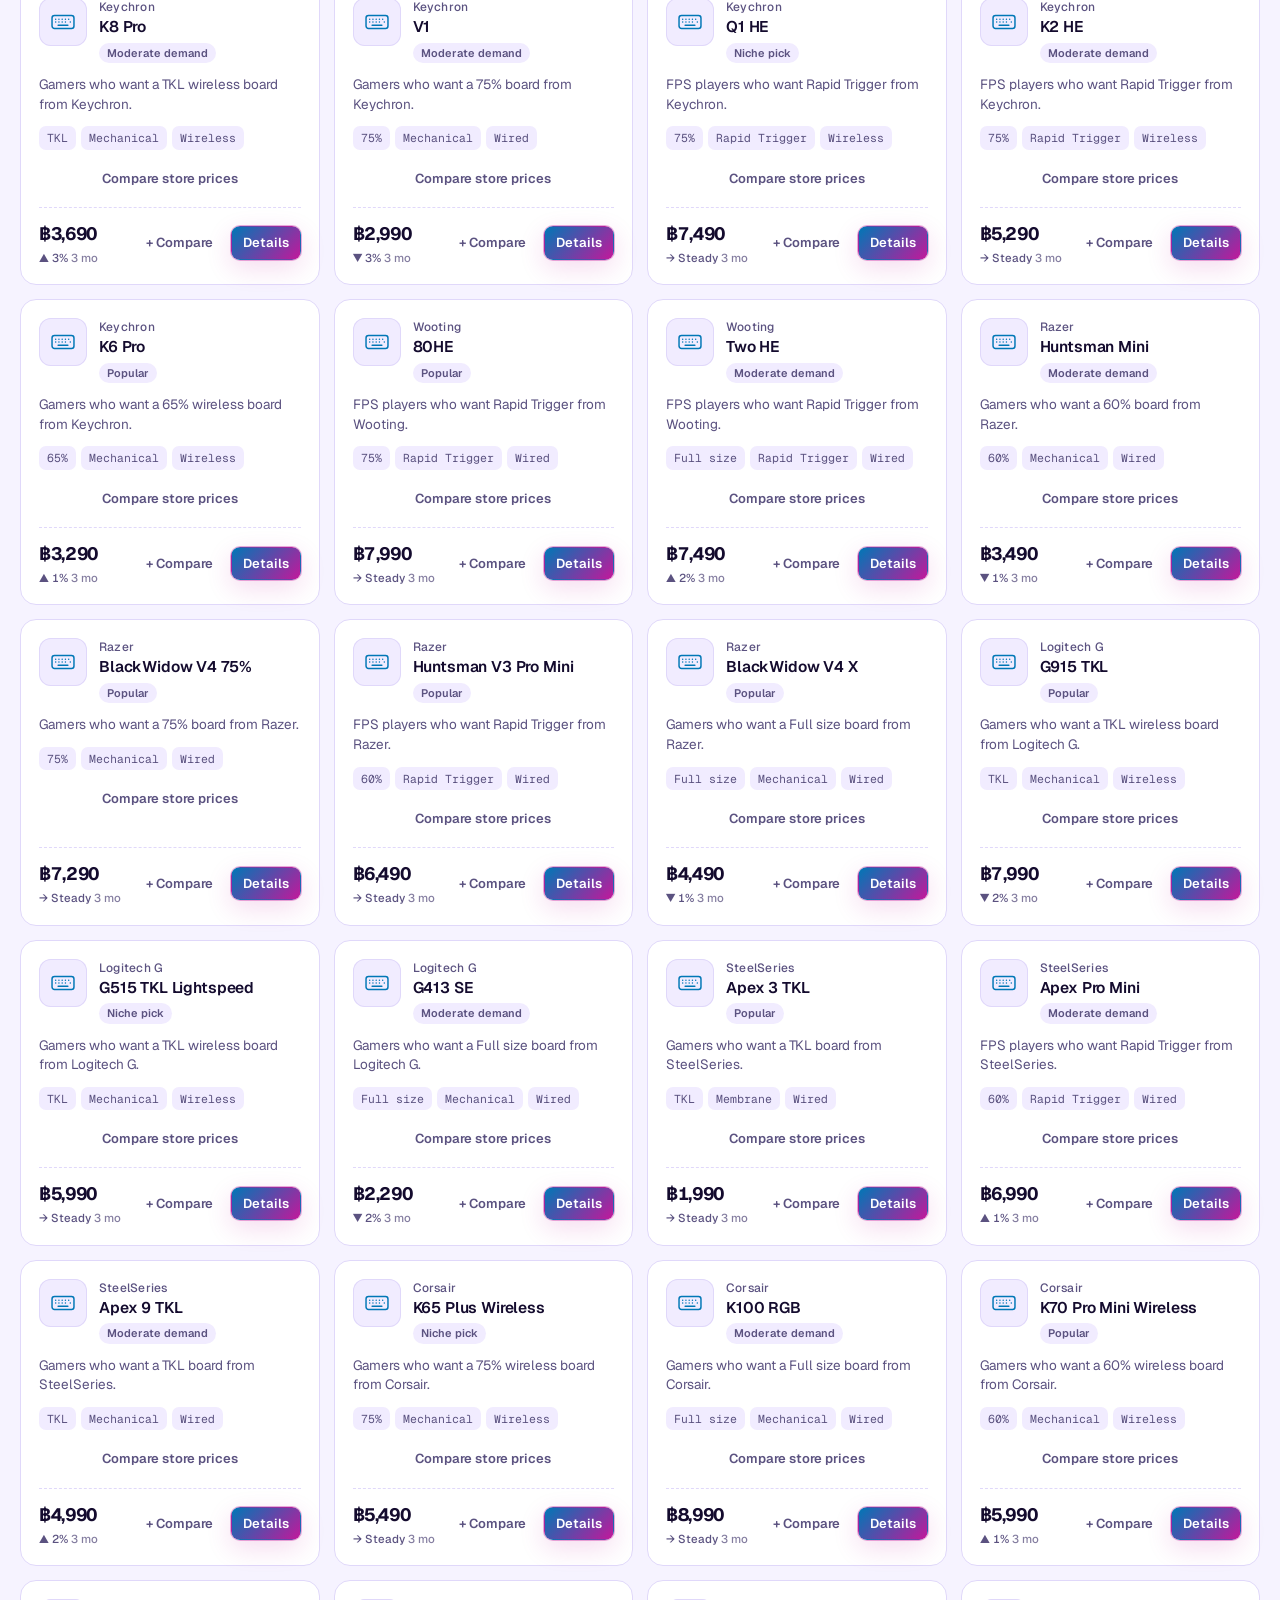
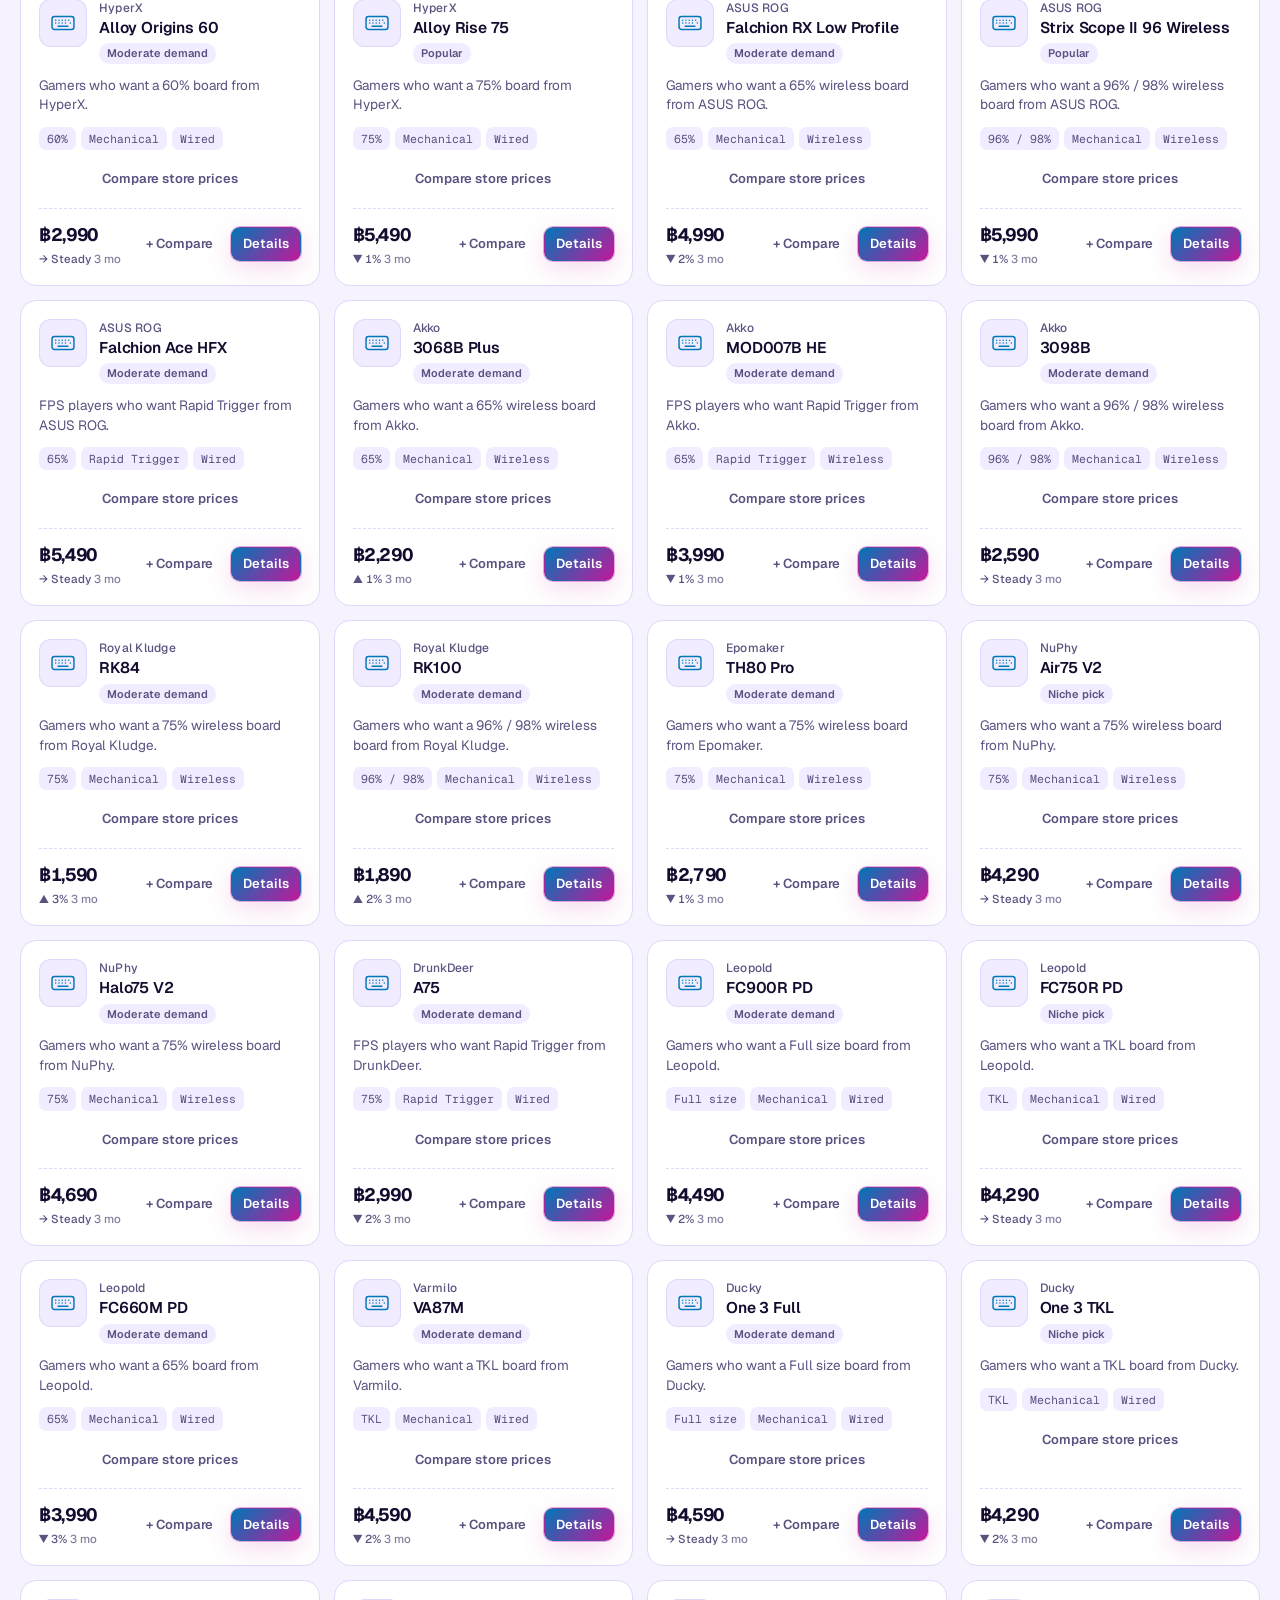
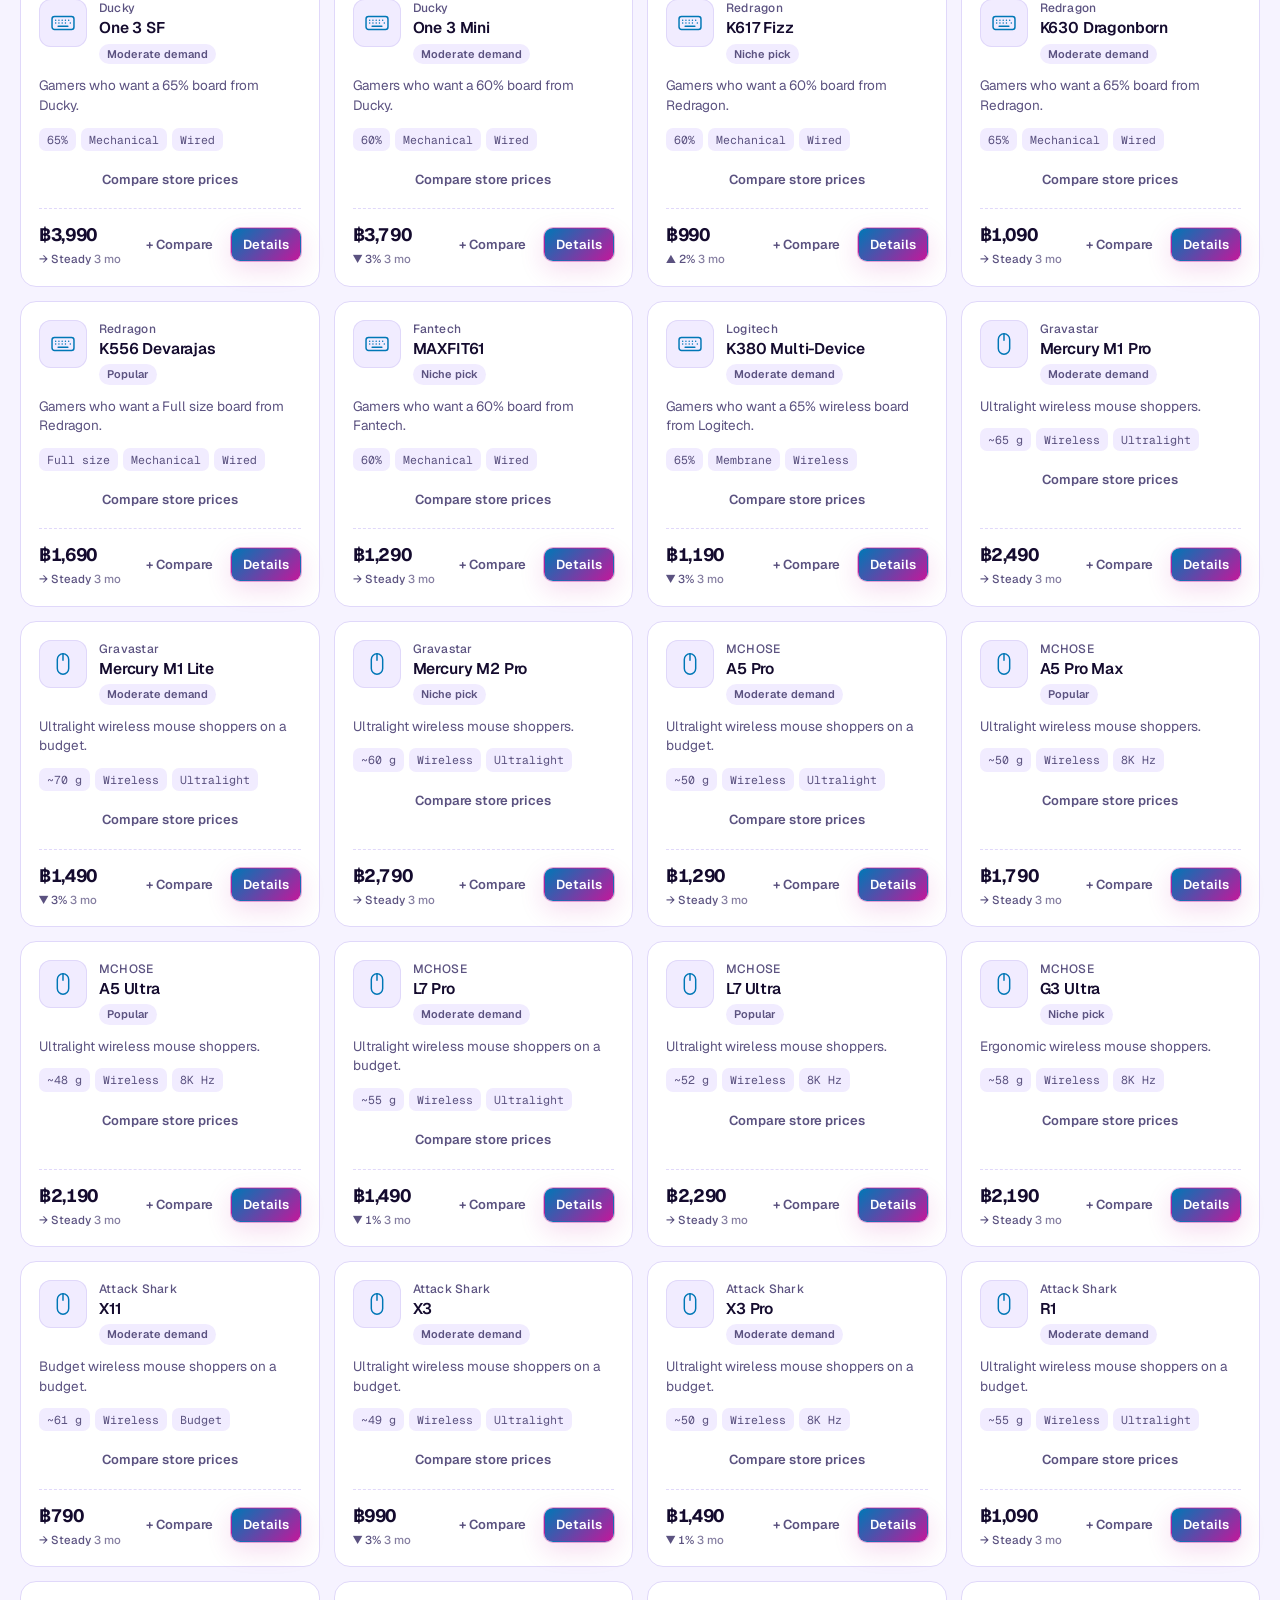
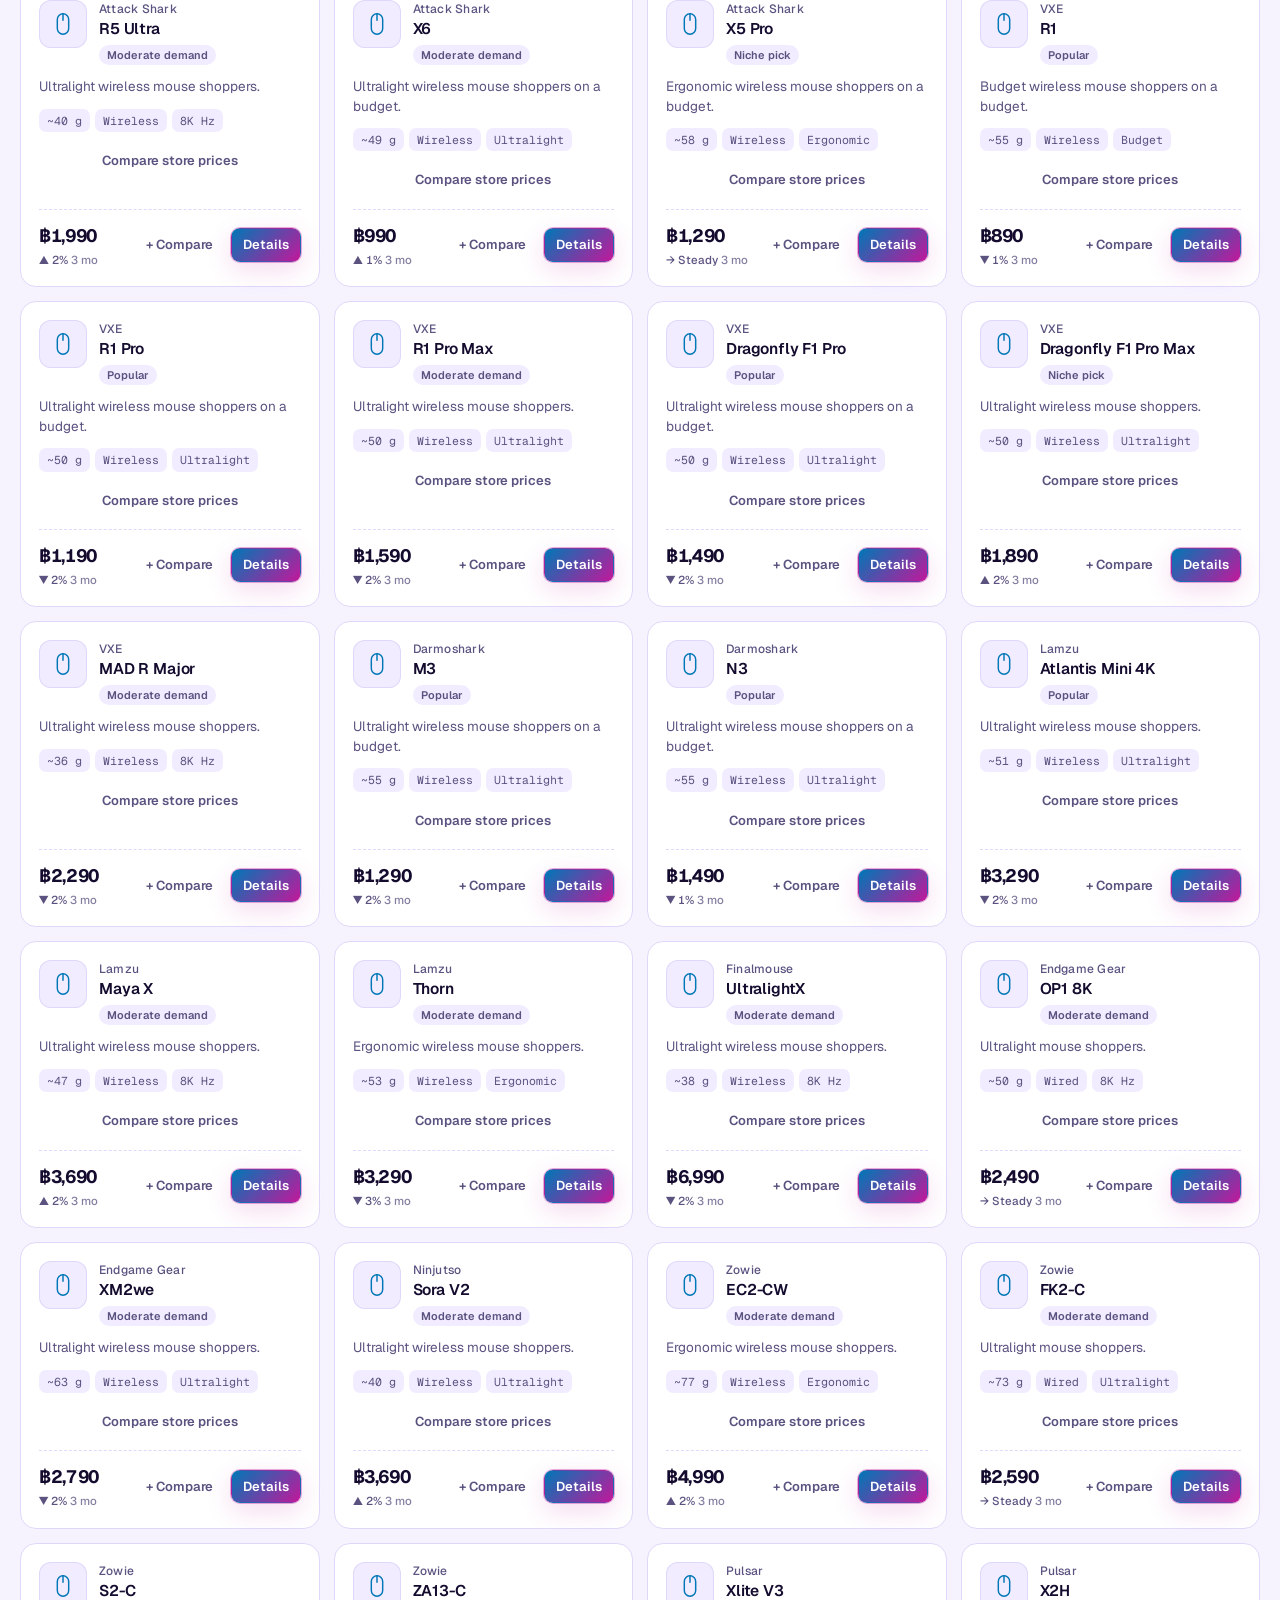
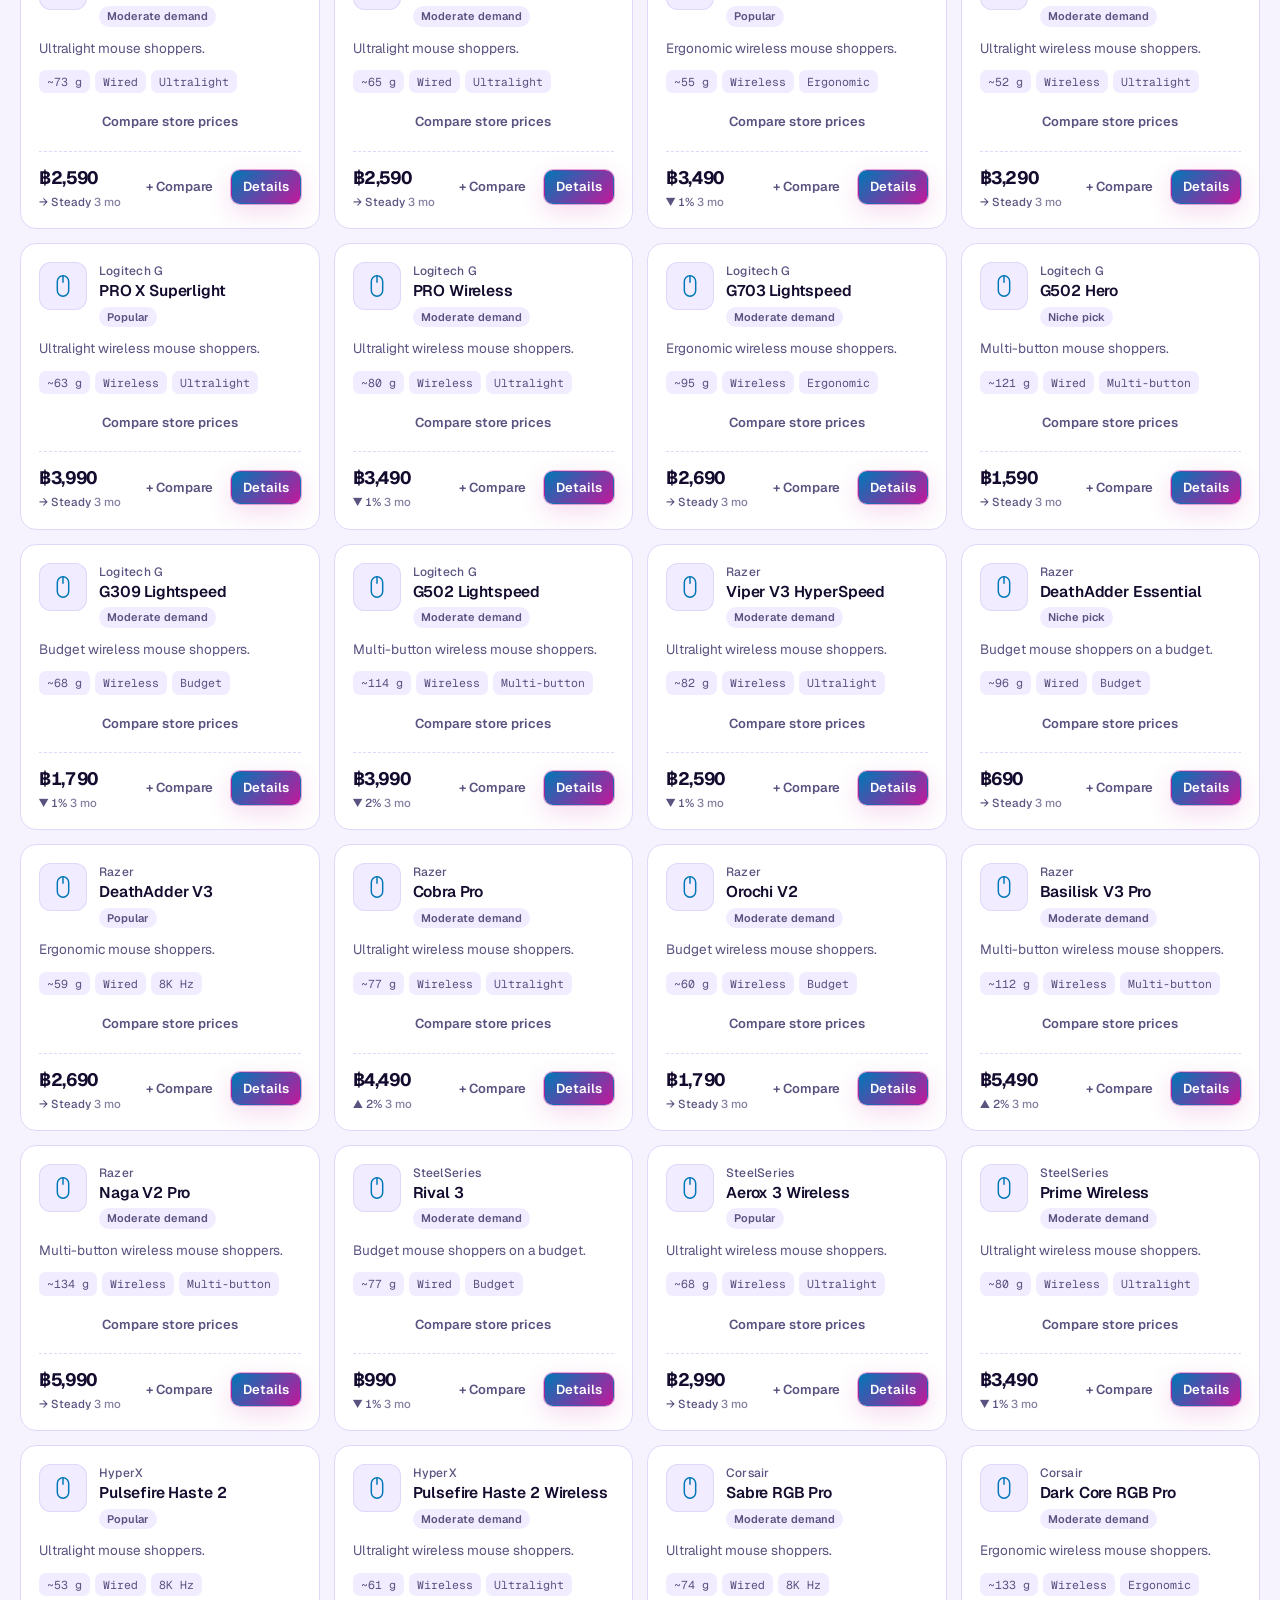
==== commit 98565a6a: "Compare store prices panel (JIB, iHAVECPU, Advice, Banana IT, Shopee, Lazada) on both pages Co-Autho" ====
--- a/gear.html
+++ b/gear.html
@@ -303,6 +303,14 @@
 .d-body{padding:20px;display:grid;gap:22px}
 .d-hero{display:flex;gap:16px;align-items:flex-start}
 .d-hero .thumb{width:72px;height:72px;border-radius:18px}
+.st-open{width:100%;justify-content:center;border:1px dashed var(--line)}
+.st-open:hover{border-color:var(--accent);color:var(--accent)}
+.card-img{height:150px;border-radius:12px;background:#fff;overflow:hidden;flex:none}
+.card-img img{display:block;width:100%;height:100%;object-fit:contain;padding:10px;box-sizing:border-box}
+.thumb.has-img{background:#fff;overflow:hidden}
+.thumb.has-img svg{display:none}
+.thumb img{display:block;width:100%;height:100%;object-fit:contain;padding:3px;box-sizing:border-box}
+.d-hero .thumb.d-img.has-img{width:180px;height:140px}
 .d-hero .thumb svg{width:40px;height:40px}
 .d-hero h2{font-size:22px;line-height:1.2}
 .d-buy{display:flex;flex-wrap:wrap;gap:10px;align-items:center;justify-content:space-between;background:var(--surface-2);border-radius:14px;padding:14px 16px}
@@ -488,6 +496,8 @@
 </section>
 <div class="toast" id="toast" role="status"></div>
 
+<script src="gear-images.js"></script>
+<script src="stores.js"></script>
 <script>
 const CATS=[
   {key:'keyboard',label:'Keyboards',one:'keyboard',subs:['Full size','96% / 98%','TKL','75%','65%','60%']},
@@ -1054,6 +1064,11 @@
 /* GEN-MORE end */
 ];
 const BYID=Object.fromEntries(P.map(p=>[p.id,p]));
+/* product photos: IMG (gear-images.js) maps id -> [url, backup urls]. Broken links fall through to the next, then to the icon (or nothing). */
+function photo(p,cls,fallback=''){const u=((window.IMG||{})[p.id]||[]);if(!u.length)return fallback?`<div class="${cls}">${fallback}</div>`:'';
+  return `<div class="${cls} has-img" data-fb="${fallback?1:0}"><img src="${esc(u[0])}" data-alt="${esc(u.slice(1).join(' '))}" alt="${esc(p.brand+' '+p.name)}" loading="lazy" decoding="async" referrerpolicy="no-referrer" onerror="imgFail(this)">${fallback}</div>`}
+function imgFail(el){const rest=(el.dataset.alt||'').split(' ').filter(Boolean);if(rest.length){el.dataset.alt=rest.slice(1).join(' ');el.src=rest[0];return}
+  const box=el.parentNode;box.classList.remove('has-img');el.remove();if(box.dataset.fb==='0')box.remove()}
 
 const SETUPS=[
   {id:'budget',name:'Budget Esports',tag:'Starter',desc:'Everything you need to start competing, for about ฿10,000.',items:['k552','g305','bsv2x','aoc-24g2sp','qck-heavy']},
@@ -1325,11 +1340,12 @@
 }
 function card(p){
   const award=BEST.find(x=>x.id===p.id),inC=compare.includes(p.id),d=demand(p);
-  return `<article class="card">
+  return `<article class="card">${photo(p,'card-img')}
     <div class="card-top" style="padding-right:0"><div class="thumb">${ICON[p.cat]}</div><div style="min-width:0;flex:1"><div class="pbrand">${esc(p.brand)}${award?` · <span style="color:var(--accent)">${award.award}</span>`:''}</div><button class="link pname" data-detail="${p.id}">${esc(p.name)}</button><div class="meta-row"><span class="dm-chip ${d.score>=80?'hot':''}">${demandLabel(d.score)}</span><span data-rating-for="${p.id}">${ratingHtml(p.id)}</span></div></div></div>
     <p class="card-desc">${esc(p.best)}</p>
     <div class="tags">${keyTags(p).map(t=>`<span class="tag">${esc(t)}</span>`).join('')}</div>
-    <div class="card-foot"><div class="price num">${money(p.price)}${cur!=='THB'?`<small>${fmtIn('THB',p.price)}</small>`:''}${trendChip(p)}</div>
+    <button class="btn sm ghost st-open" data-stores="${p.id}">Compare store prices</button>
+      <div class="card-foot"><div class="price num">${money(p.price)}${cur!=='THB'?`<small>${fmtIn('THB',p.price)}</small>`:''}${trendChip(p)}</div>
       <div class="acts"><button class="btn sm ghost ${inC?'on-c':''}" data-compare="${p.id}" aria-pressed="${inC}">${inC?'✓ Comparing':'+ Compare'}</button><button class="btn sm primary" data-detail="${p.id}">Details</button></div></div>
   </article>`;
 }
@@ -1373,7 +1389,7 @@
   const cheapest=Math.min(...items.map(p=>p.price));
   const row=(label,fn,cls='')=>`<tr><th scope="row">${label}</th>${items.map(p=>`<td class="${cls}">${fn(p)}</td>`).join('')}</tr>`;
   return `<div class="main-head"><div><div class="eyebrow">Compare · ${catOf(items[0].cat).label}</div><h1 style="margin-top:6px">Side-by-side comparison</h1></div><div class="head-acts"><button class="btn ghost" data-clear-compare>Clear all</button><button class="btn" data-chat-ask="Compare these ${catOf(items[0].cat).label.toLowerCase()} for me and tell me which to buy and why: ${items.map(p=>p.brand+' '+p.name).join(', ')}.">Ask AI which to buy</button></div></div>
-  <div class="tbl-wrap cmp"><table><thead><tr><th></th>${items.map(p=>`<th><div class="cmp-h"><span class="thumb sm">${ICON[p.cat]}</span><div><div class="pbrand">${esc(p.brand)}</div><button class="link pname" data-detail="${p.id}">${esc(p.name)}</button></div></div><button class="btn ghost sm" data-compare="${p.id}">Remove</button></th>`).join('')}</tr></thead><tbody>
+  <div class="tbl-wrap cmp"><table><thead><tr><th></th>${items.map(p=>`<th><div class="cmp-h">${photo(p,'thumb sm',ICON[p.cat])}<div><div class="pbrand">${esc(p.brand)}</div><button class="link pname" data-detail="${p.id}">${esc(p.name)}</button></div></div><button class="btn ghost sm" data-compare="${p.id}">Remove</button></th>`).join('')}</tr></thead><tbody>
     ${row('Price',p=>`<b class="num">${money(p.price)}</b>${p.price===cheapest&&items.length>1?' <span class="pill ok">Lowest</span>':''}`)}
     ${row('3-month trend',p=>trendChip(p))}
     ${row('Popularity',p=>{const d=demand(p);return `${demandLabel(d.score)} <span class="muted num">(${d.score}/100)</span>`})}
@@ -1411,7 +1427,7 @@
   $('#drawer').innerHTML=`
     <div class="d-head"><span class="eyebrow">${catOf(p.cat).label} · ${esc(p.sub)}</span><button class="btn ghost sm" id="dClose" aria-label="Close details">✕</button></div>
     <div class="d-body">
-      <div class="d-hero"><div class="thumb">${ICON[p.cat]}</div><div style="min-width:0"><div class="pbrand">${esc(p.brand)}</div><h2>${esc(p.name)}</h2>
+      <div class="d-hero">${photo(p,'thumb d-img',ICON[p.cat])}<div style="min-width:0"><div class="pbrand">${esc(p.brand)}</div><h2>${esc(p.name)}</h2>
         <div style="display:flex;gap:8px;flex-wrap:wrap;margin-top:6px;align-items:center">${award?`<span class="award-b">${award.award}</span>`:''}<span id="dRating">${ratingHtml(id)}</span></div></div></div>
       <div class="d-buy"><div class="price num">${money(p.price)}${cur!=='THB'?`<small>${fmtIn('THB',p.price)}</small>`:''}<small>Approximate price</small></div>
         <div style="display:flex;gap:8px;flex-wrap:wrap"><button class="btn ${inC?'sel':''}" data-compare="${p.id}">${inC?'✓ In compare':'+ Compare'}</button><a class="btn primary" href="#buy" data-jump="buy">Where to buy</a></div></div>
@@ -1419,7 +1435,7 @@
         <div style="margin-top:10px"><button class="btn sm" data-chat-ask="Tell me more about the ${esc(p.brand+' '+p.name)}. Is it worth it, and what are the best alternatives?">Ask AI about this</button></div></div>
       <div class="proscons"><div><h3>What we like</h3><ul class="pc">${p.pros.map(x=>`<li>${esc(x)}</li>`).join('')}</ul></div><div><h3>Keep in mind</h3><ul class="pc con">${p.cons.map(x=>`<li>${esc(x)}</li>`).join('')}</ul></div></div>
       <div><h2 style="margin-bottom:8px">Specifications</h2><div class="specs"><table><tbody>${p.spec.map(([k,v])=>`<tr><td>${esc(k)}</td><td>${esc(v)}</td></tr>`).join('')}<tr><td>Wireless</td><td>${p.wl?'Yes':'No'}</td></tr></tbody></table></div></div>
-      <div id="buy"><div class="sec-h"><h2>Where to buy</h2><span class="muted">Opens in a new tab</span></div>
+      <div id="buy"><div class="sec-h"><h2>Where to buy</h2><button class="btn sm primary" data-stores="${p.id}">Compare stores</button></div>
         <div class="shops">${shops(p).map(s=>`<a class="shop" href="${s.u}" target="_blank" rel="noopener noreferrer"><span class="shop-i">${esc(s.n[0])}</span><span style="min-width:0"><b>${esc(s.n)}</b><small>${esc(s.d)}</small></span>${EXT_I}</a>`).join('')}</div>
         <p class="muted" style="font-size:12px;margin:8px 0 0">Links open store searches for this product. Prices, stock and sellers vary; buy from official or trusted sellers.</p></div>
       <div id="priceSec"></div>
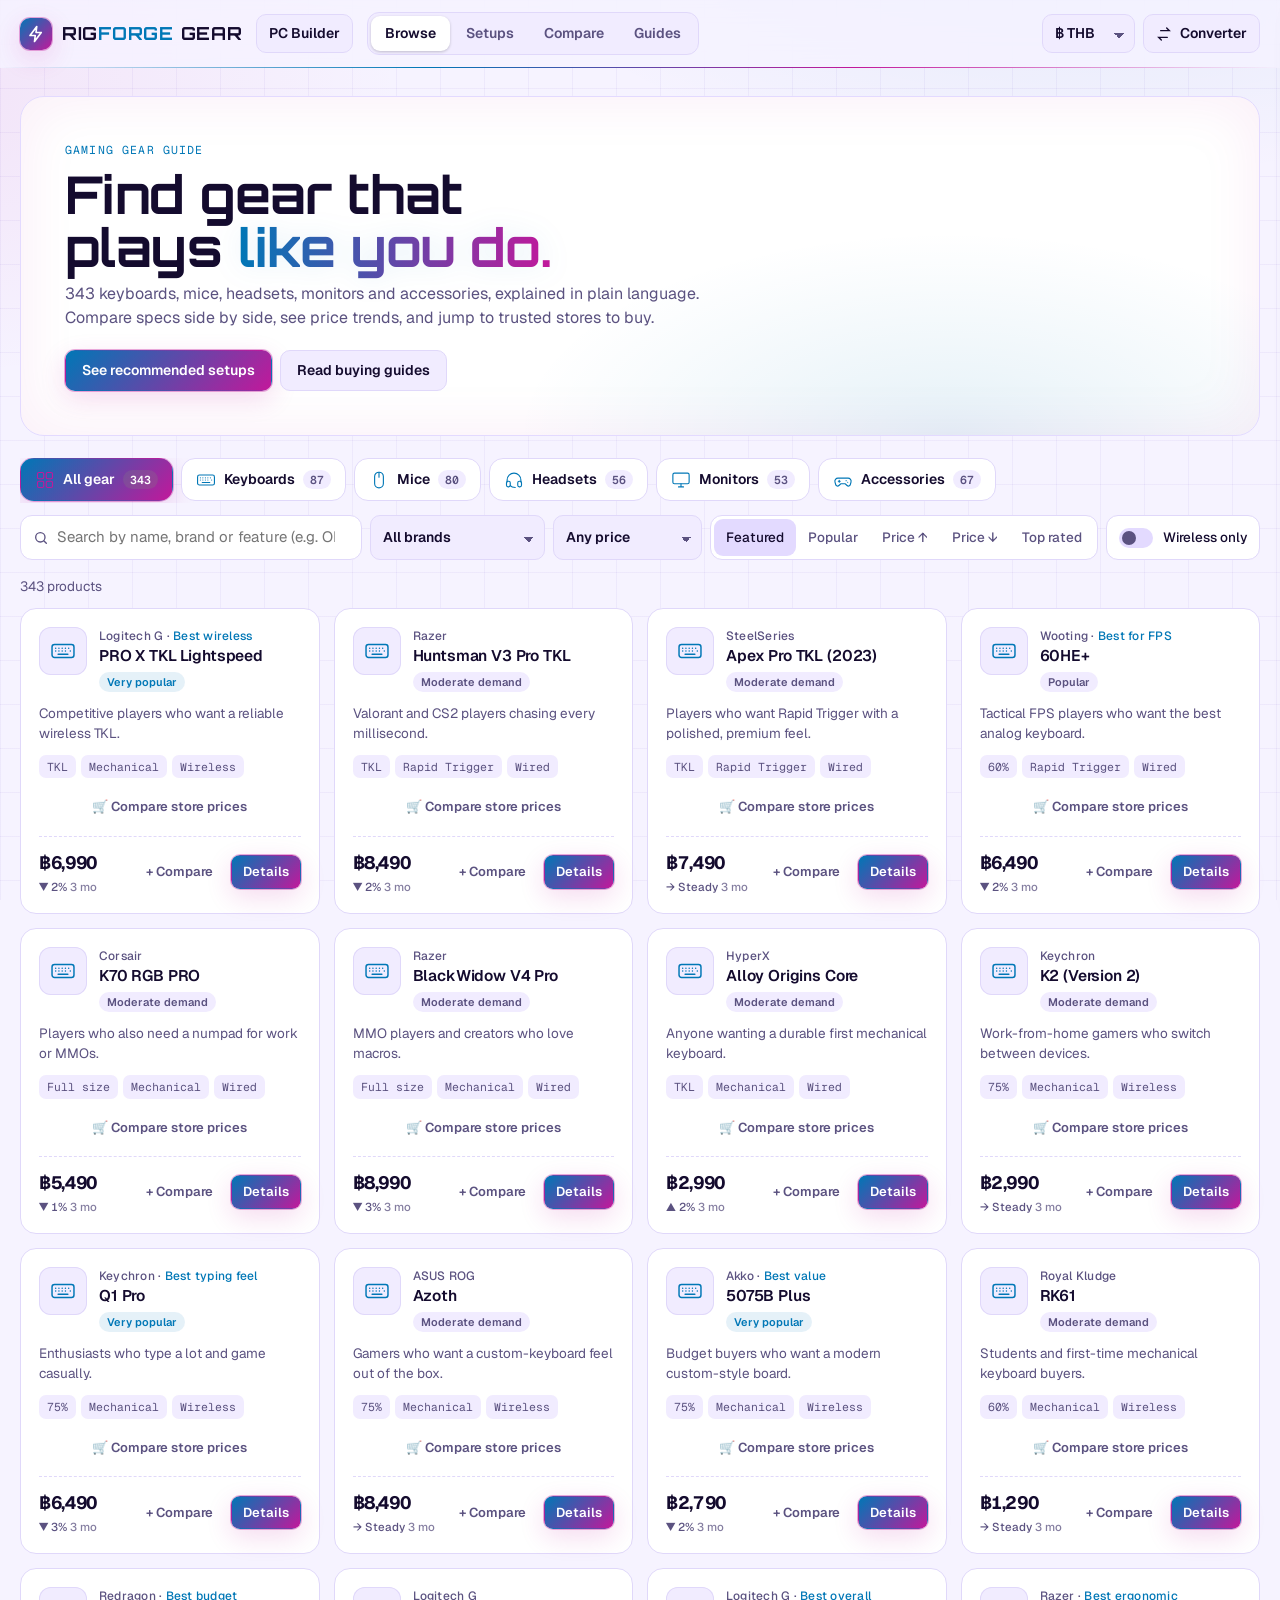
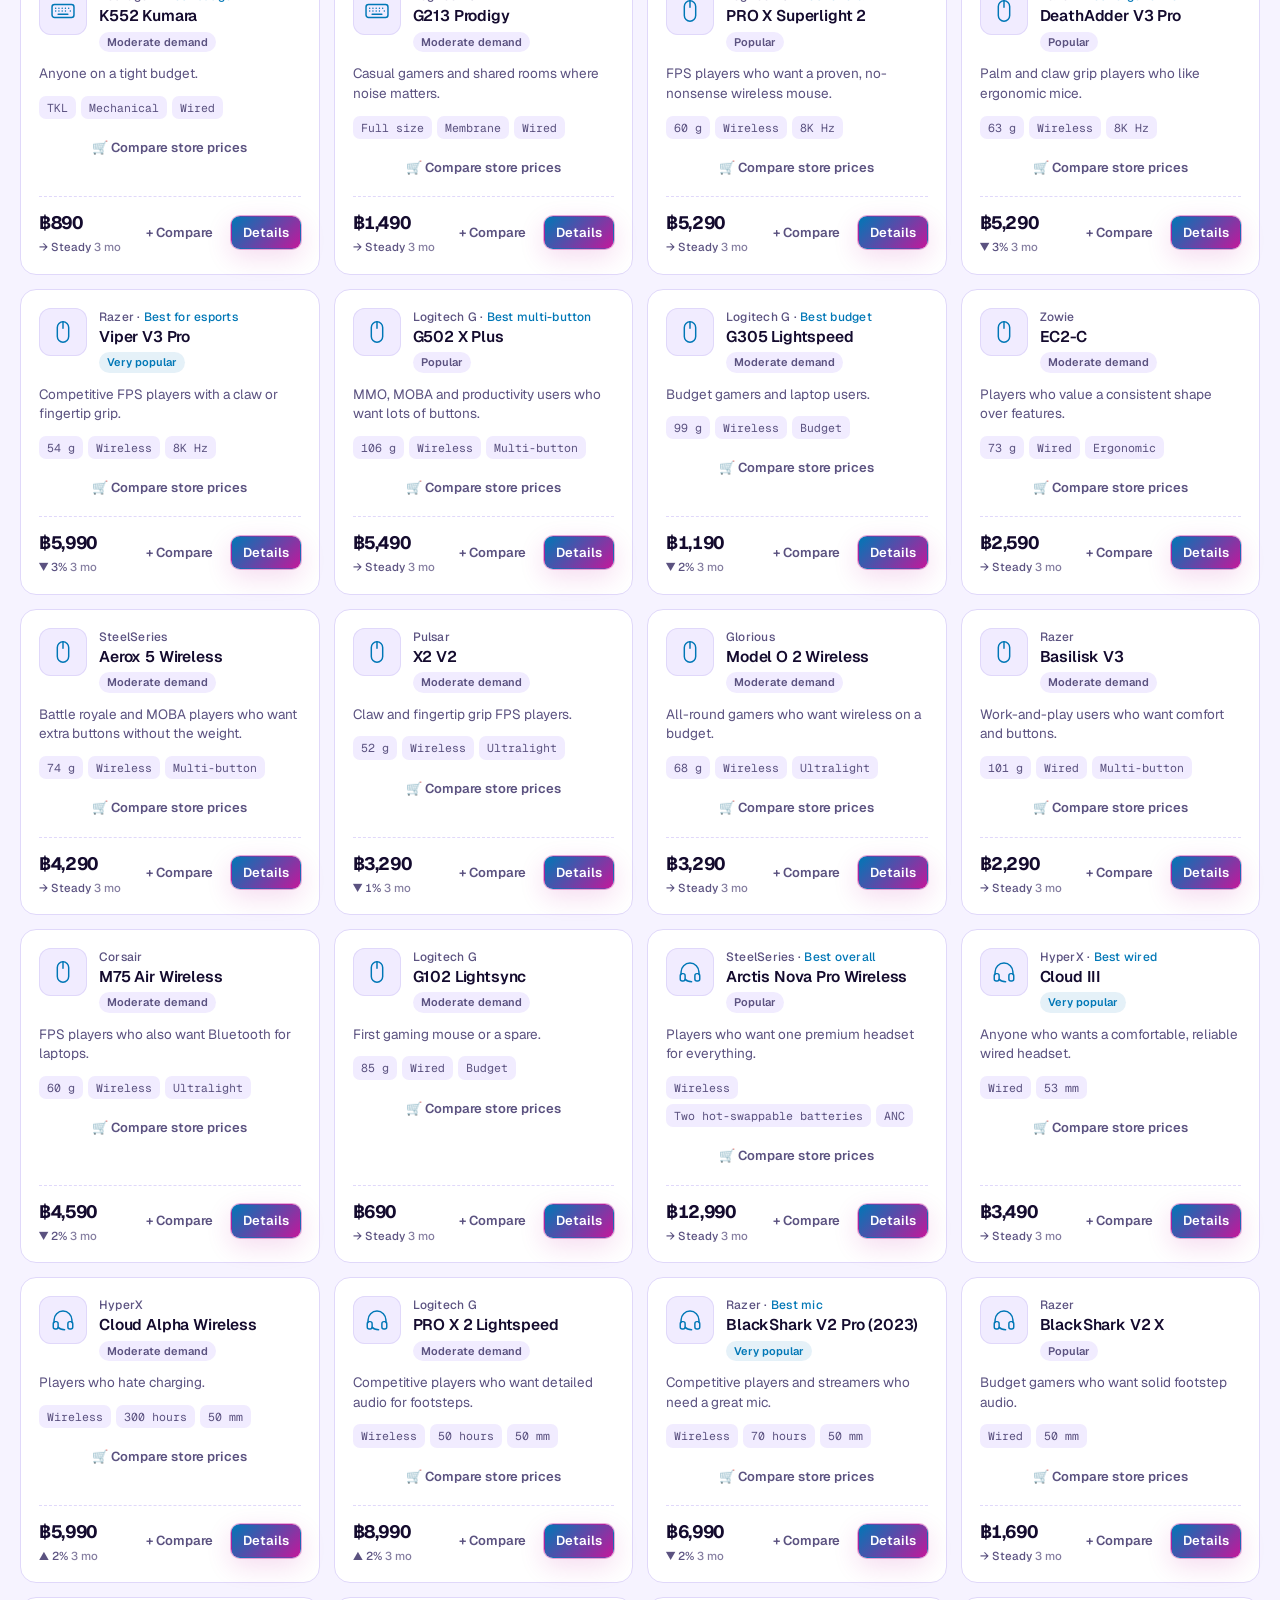
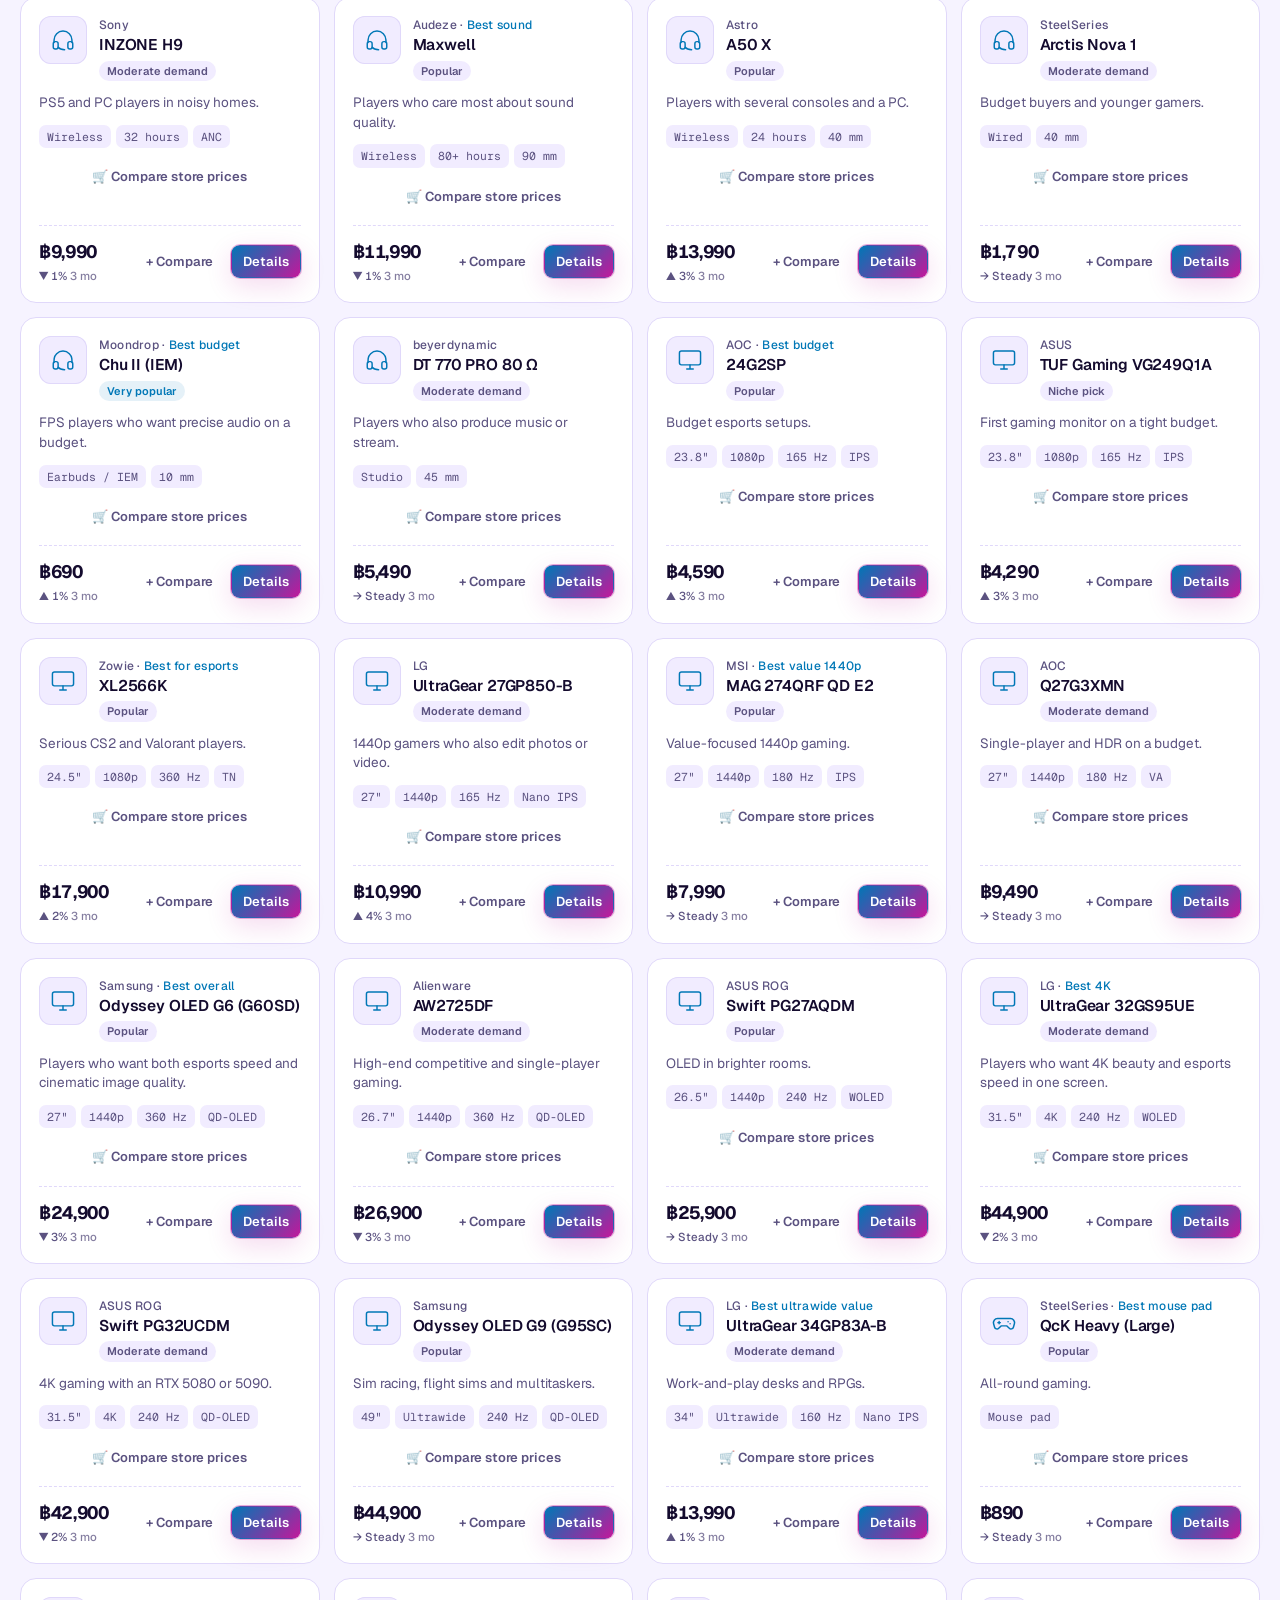
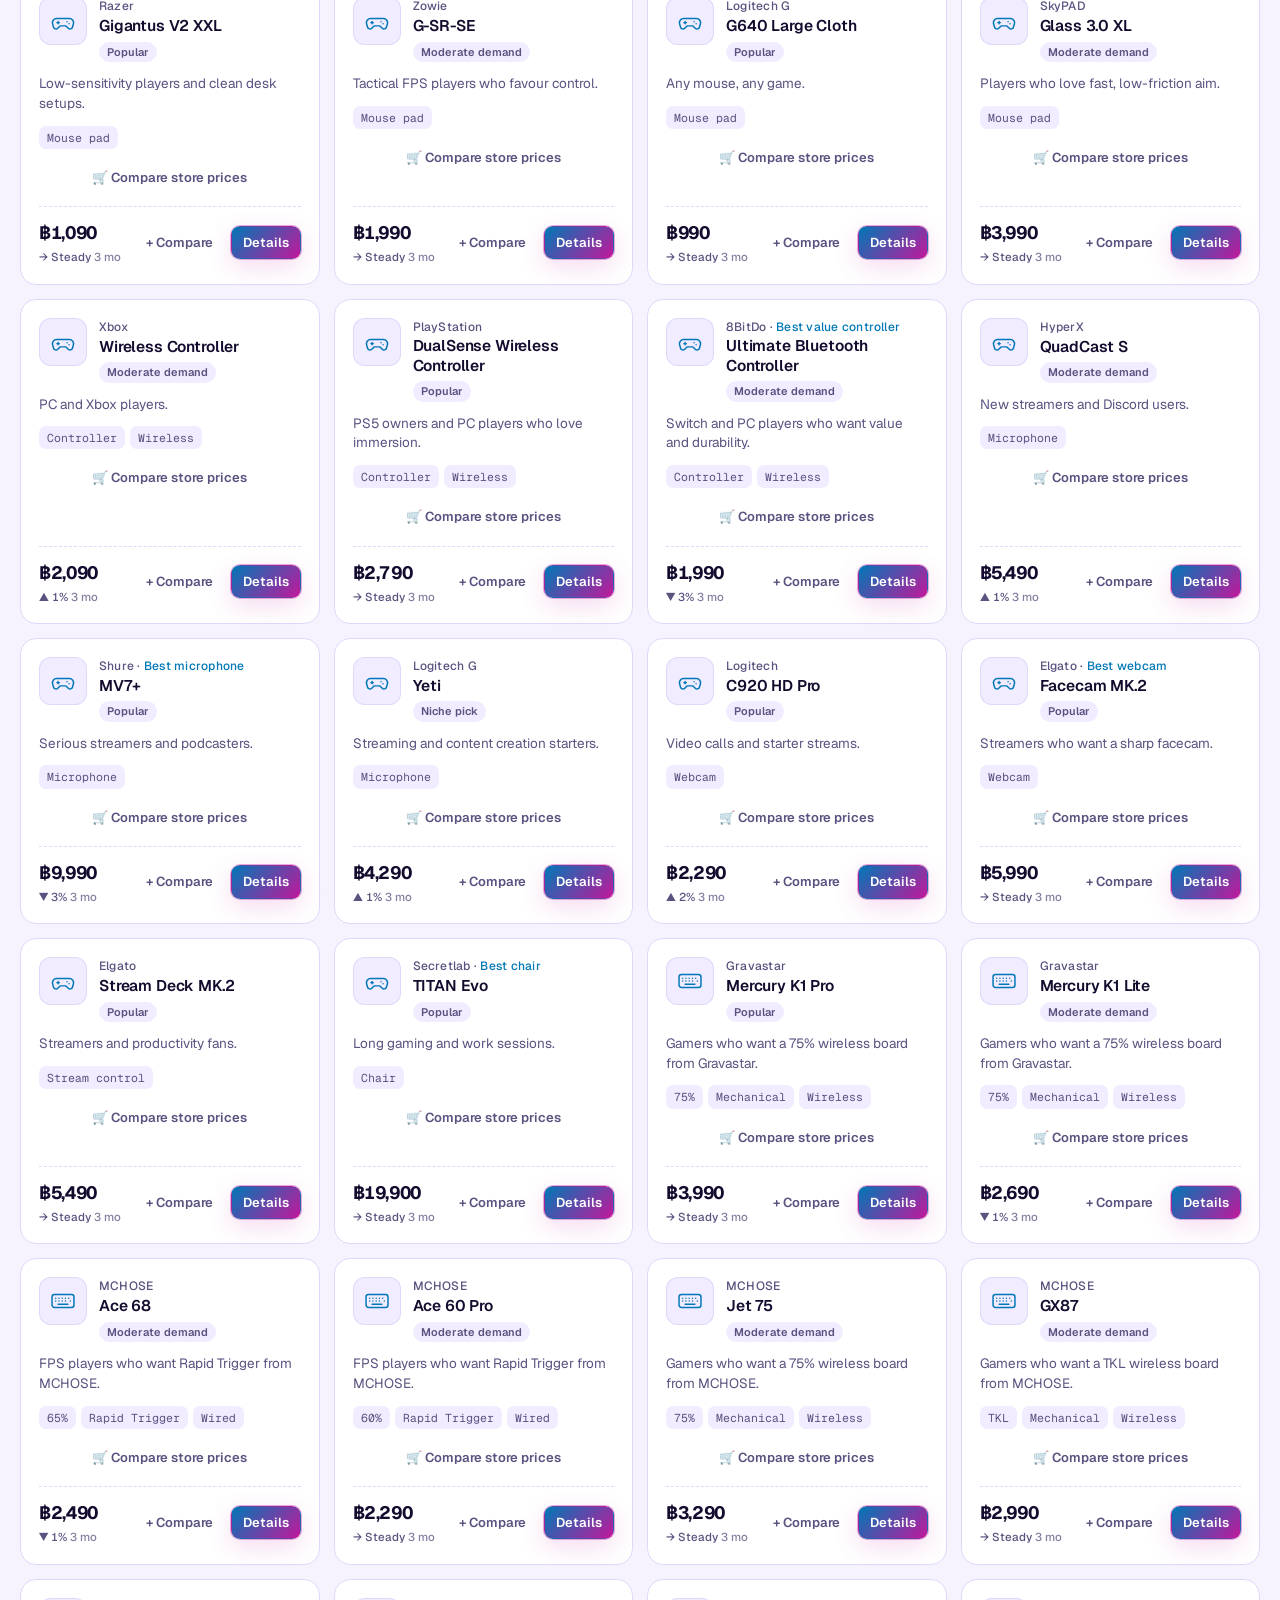
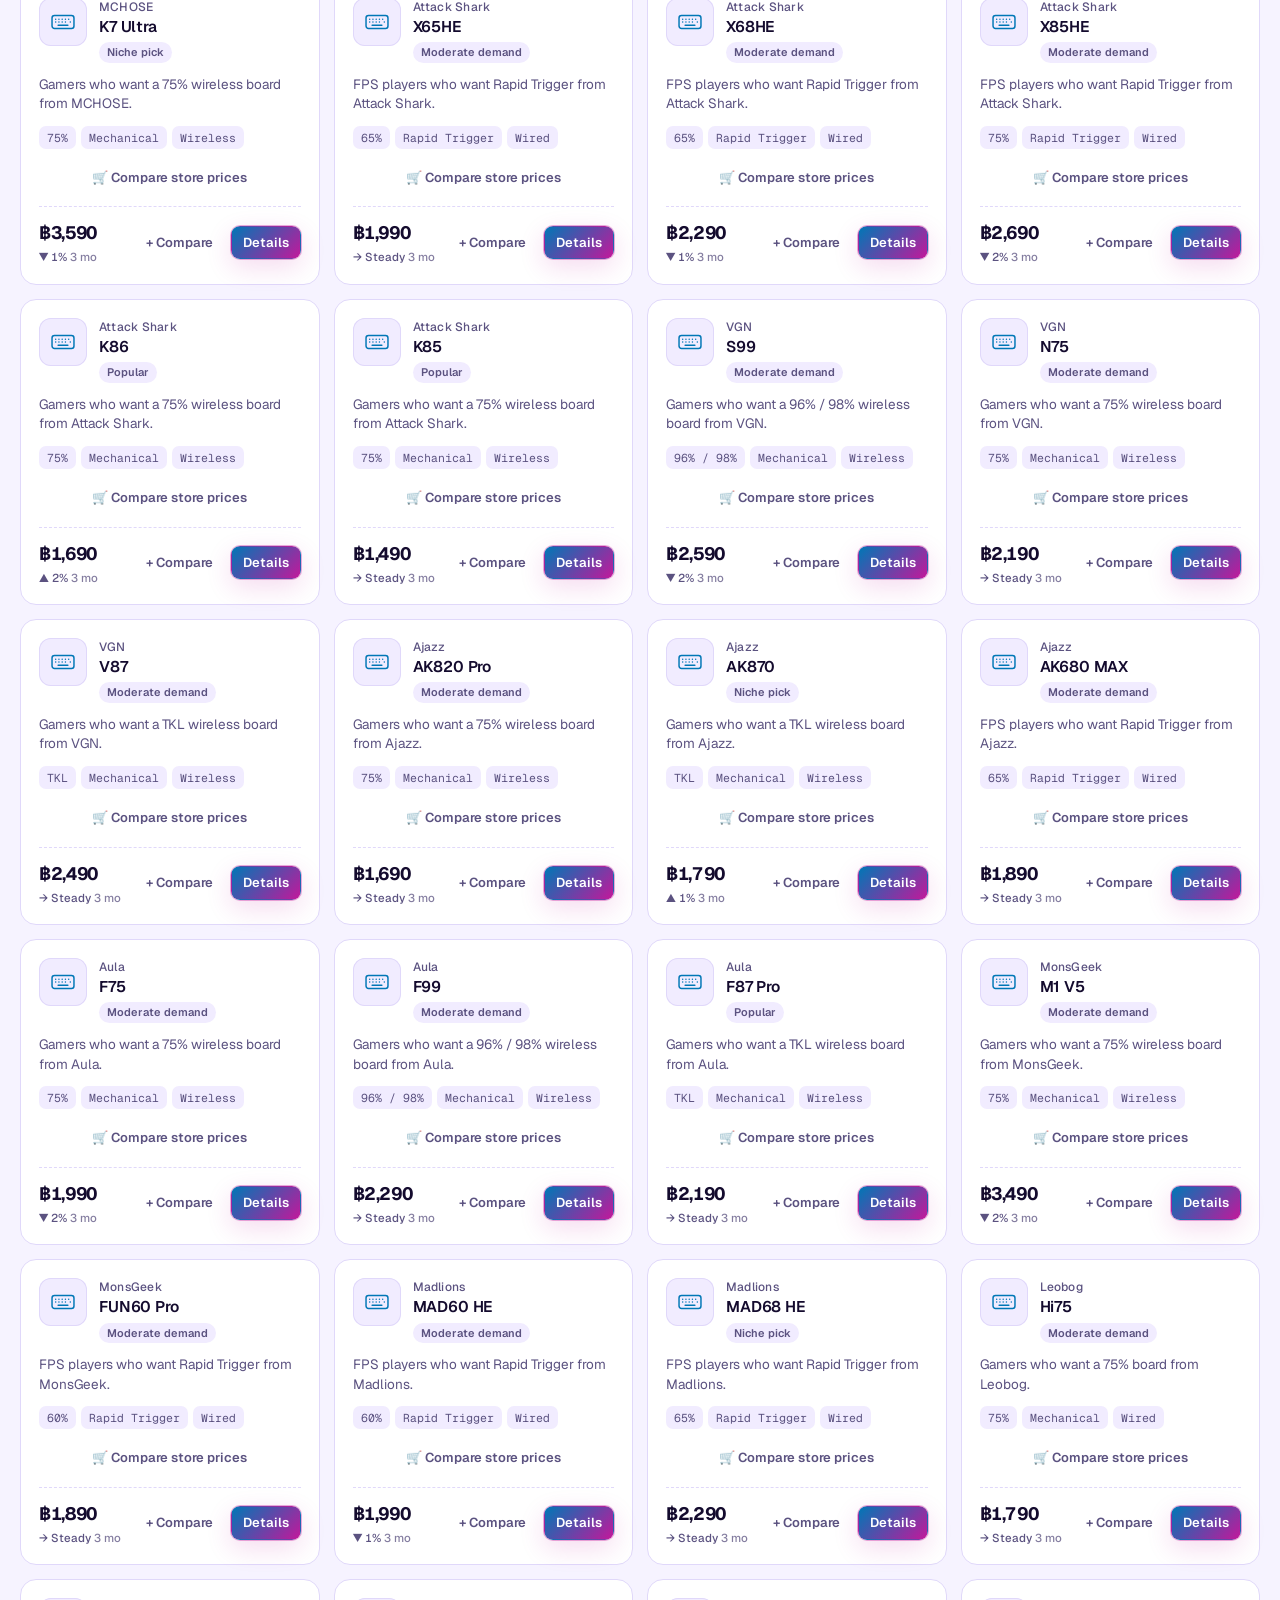
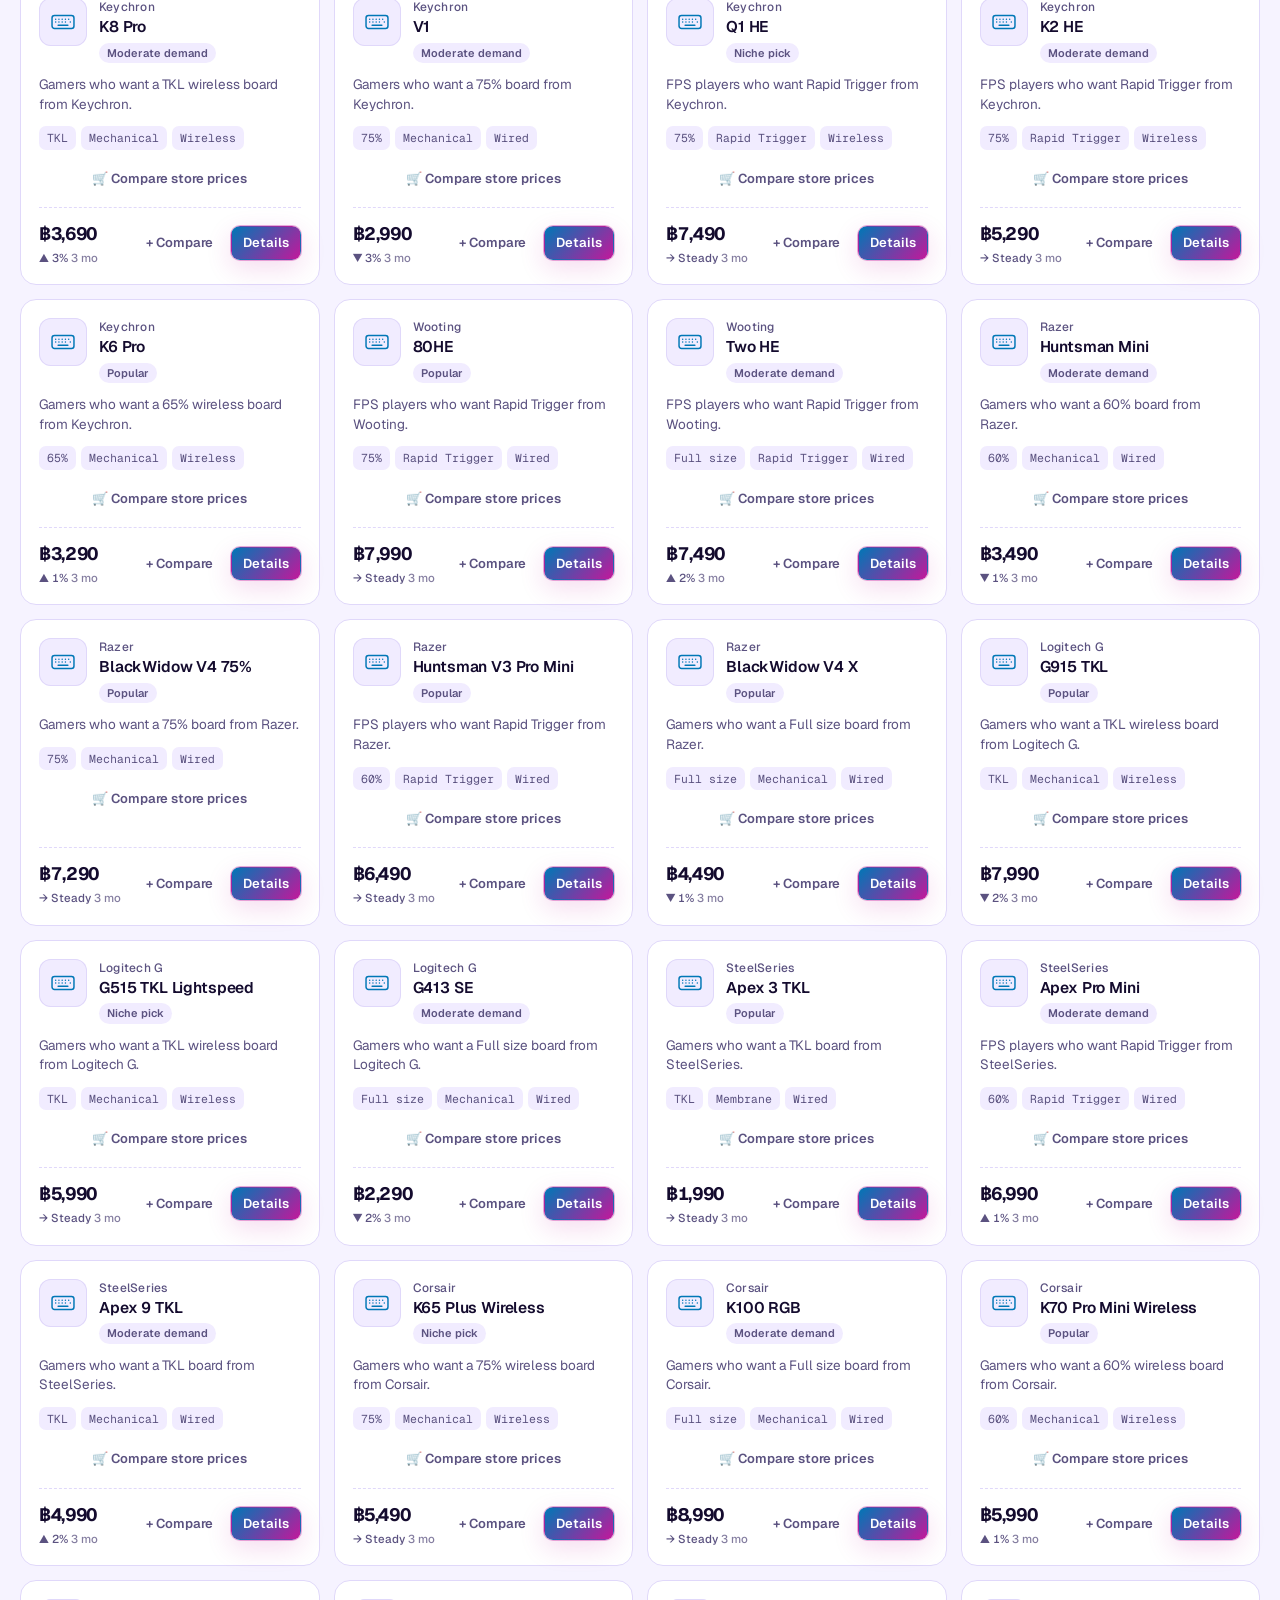
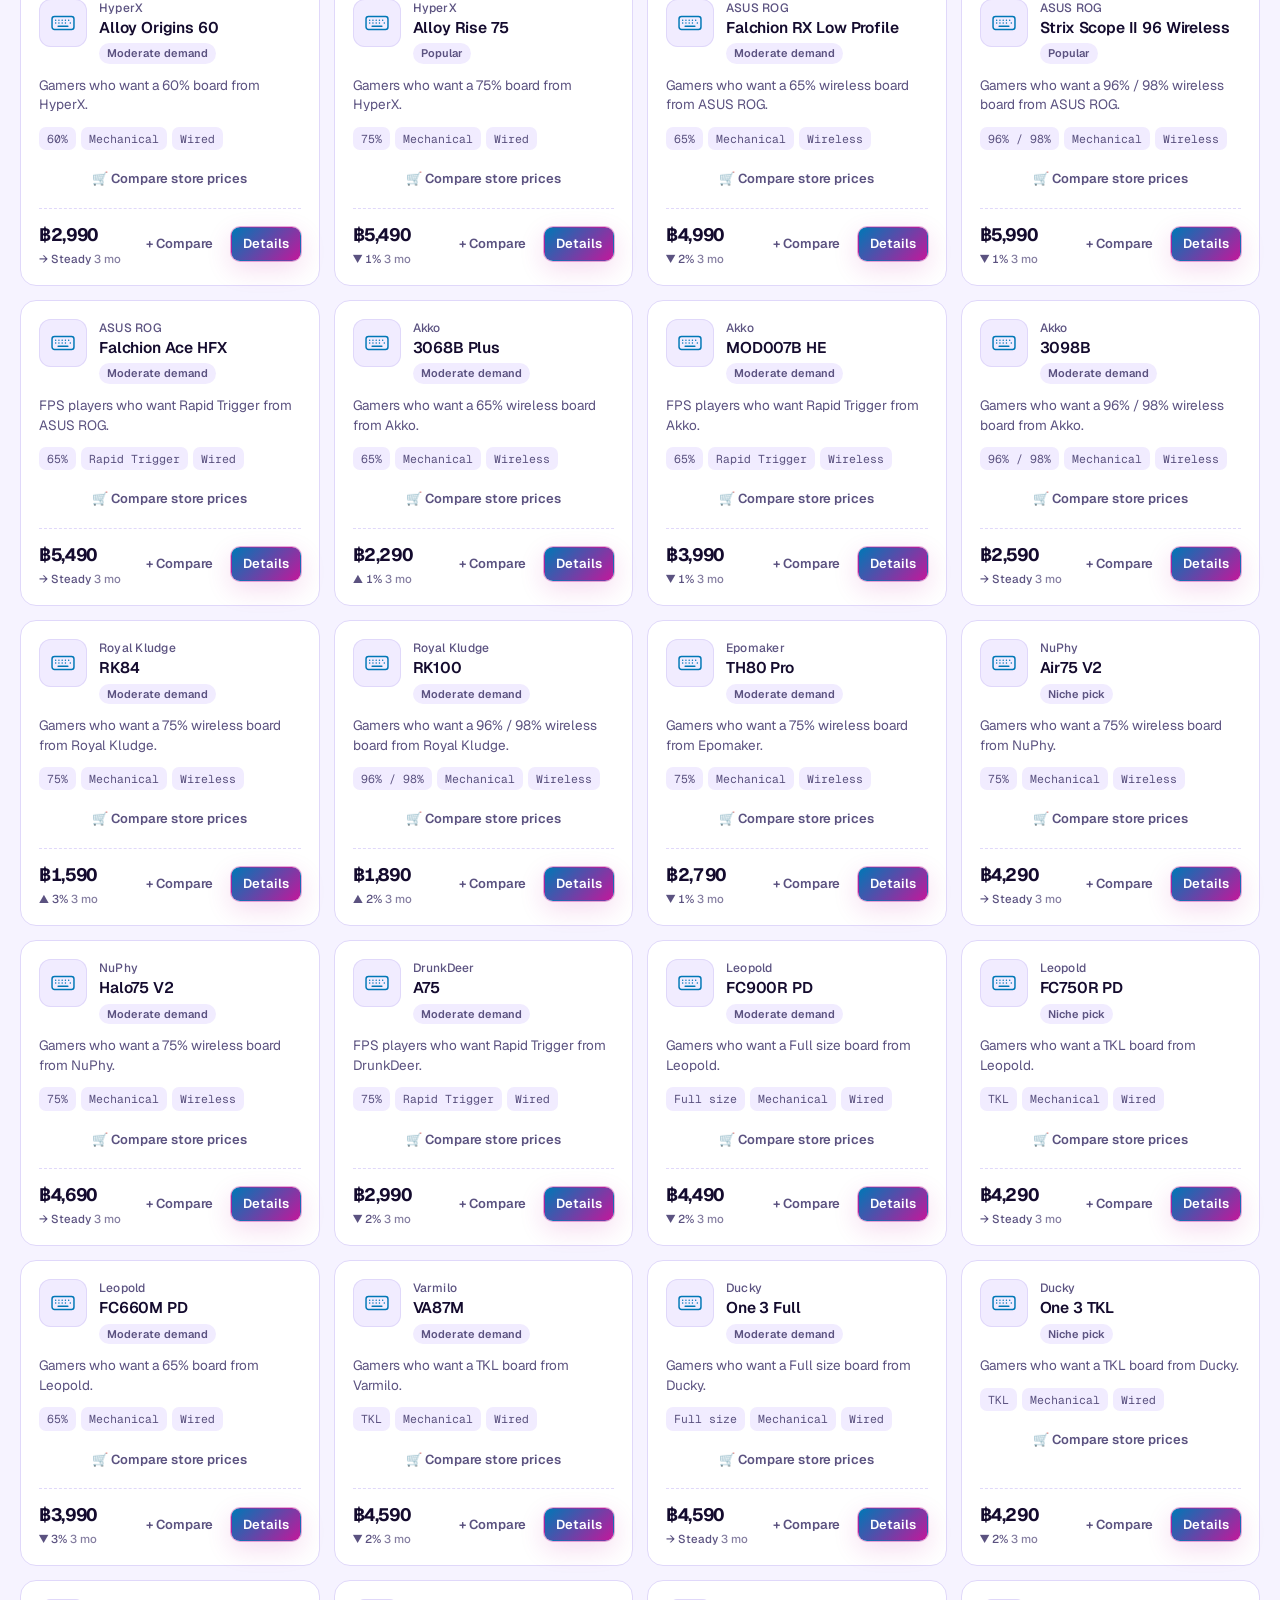
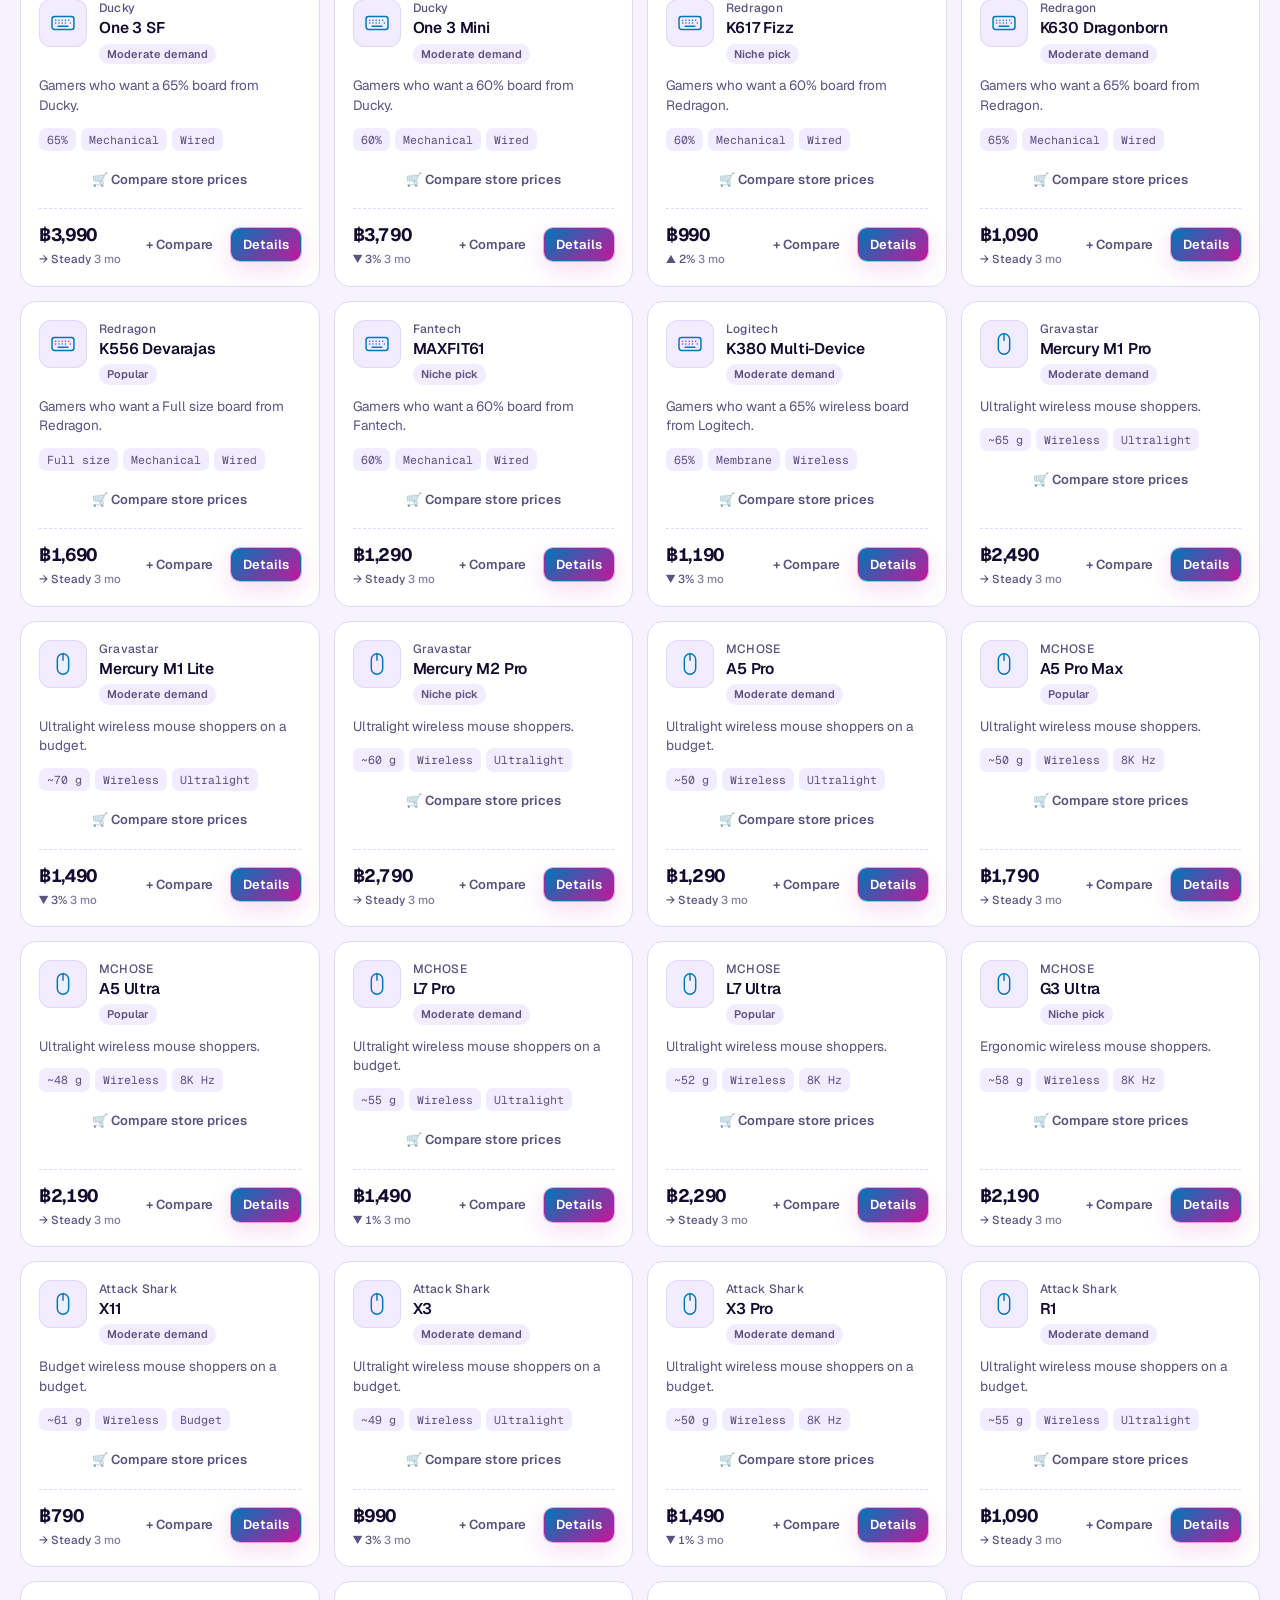
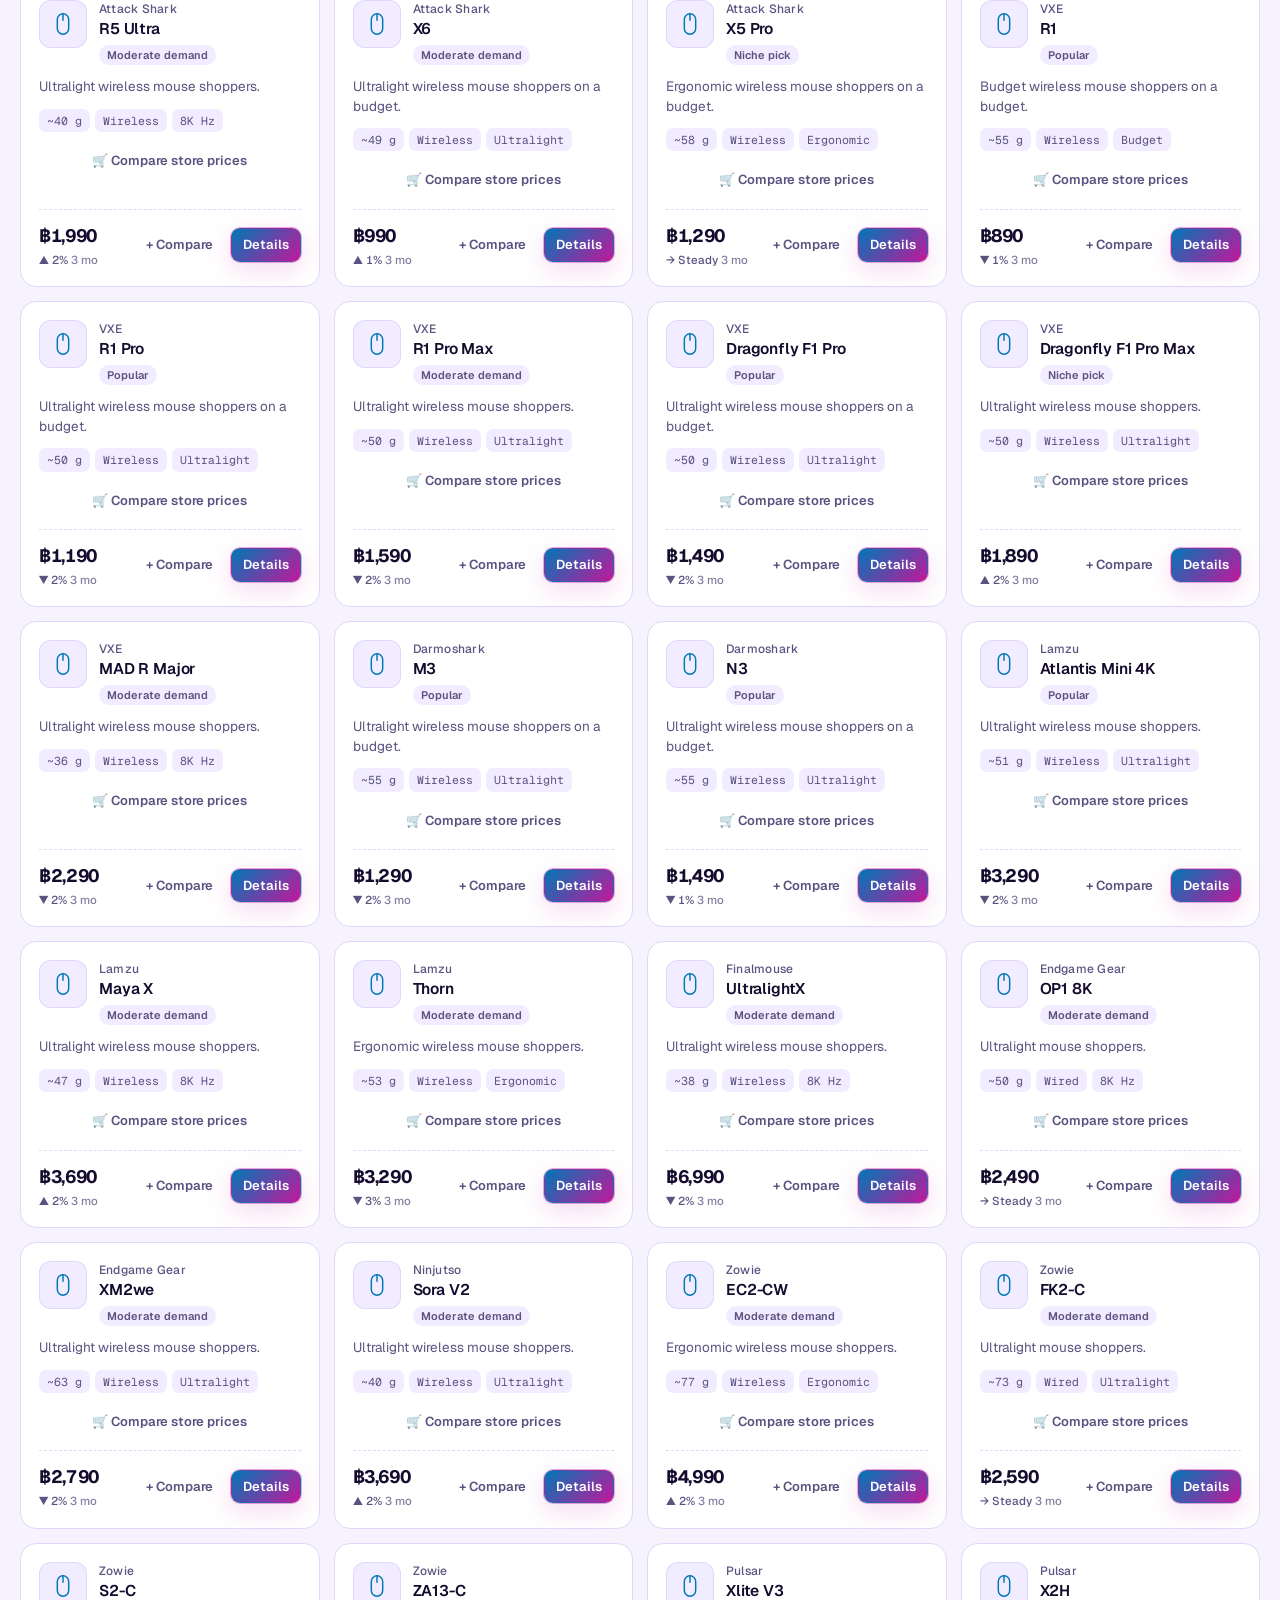
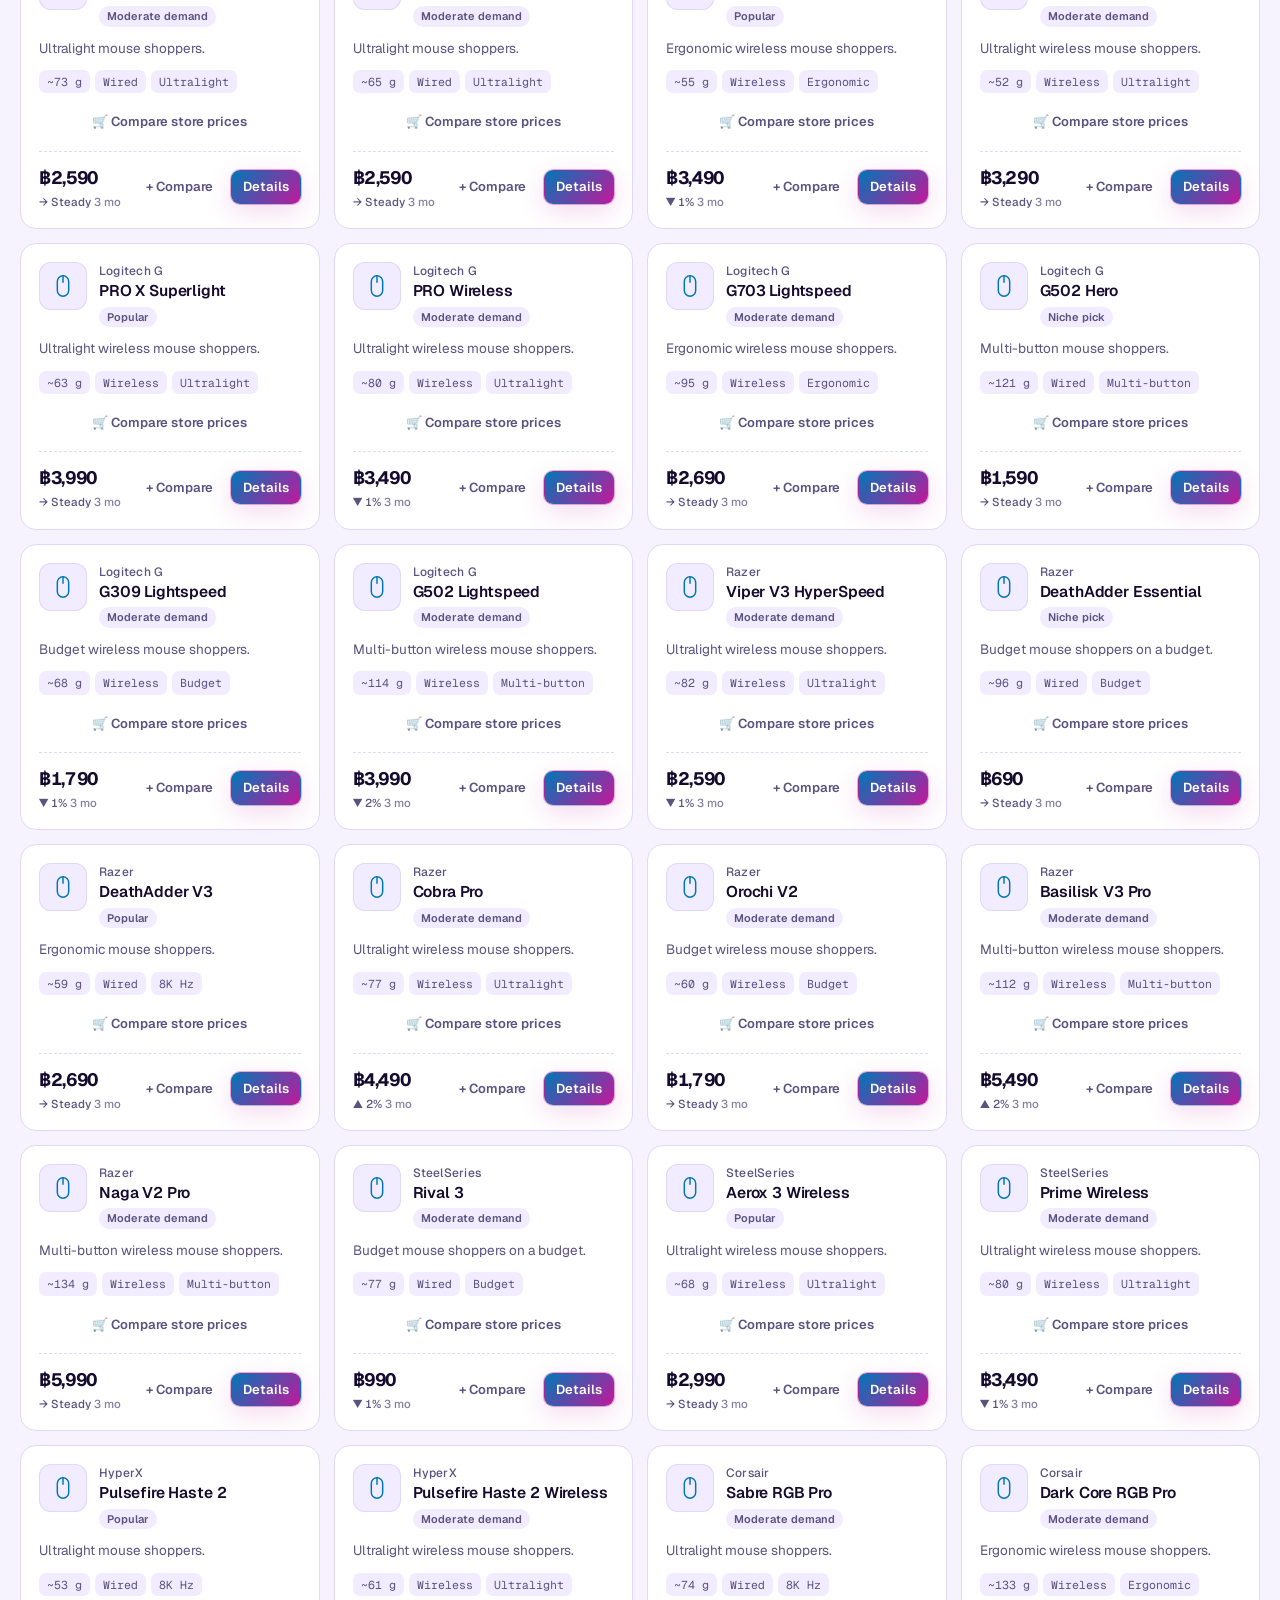
==== commit a57d70b7: "Make Compare store prices button stand out Co-Authored-By: Claude Opus 5.5 <noreply@anthropic.com>" ====
--- a/gear.html
+++ b/gear.html
@@ -303,8 +303,8 @@
 .d-body{padding:20px;display:grid;gap:22px}
 .d-hero{display:flex;gap:16px;align-items:flex-start}
 .d-hero .thumb{width:72px;height:72px;border-radius:18px}
-.st-open{width:100%;justify-content:center;border:1px dashed var(--line)}
-.st-open:hover{border-color:var(--accent);color:var(--accent)}
+.st-open{width:100%;justify-content:center;border:1px solid var(--accent);color:var(--accent);background:var(--glow);font-weight:600}
+.st-open:hover{background:var(--accent);color:var(--accent-ink)}
 .card-img{height:150px;border-radius:12px;background:#fff;overflow:hidden;flex:none}
 .card-img img{display:block;width:100%;height:100%;object-fit:contain;padding:10px;box-sizing:border-box}
 .thumb.has-img{background:#fff;overflow:hidden}
@@ -1344,7 +1344,7 @@
     <div class="card-top" style="padding-right:0"><div class="thumb">${ICON[p.cat]}</div><div style="min-width:0;flex:1"><div class="pbrand">${esc(p.brand)}${award?` · <span style="color:var(--accent)">${award.award}</span>`:''}</div><button class="link pname" data-detail="${p.id}">${esc(p.name)}</button><div class="meta-row"><span class="dm-chip ${d.score>=80?'hot':''}">${demandLabel(d.score)}</span><span data-rating-for="${p.id}">${ratingHtml(p.id)}</span></div></div></div>
     <p class="card-desc">${esc(p.best)}</p>
     <div class="tags">${keyTags(p).map(t=>`<span class="tag">${esc(t)}</span>`).join('')}</div>
-    <button class="btn sm ghost st-open" data-stores="${p.id}">Compare store prices</button>
+    <button class="btn sm ghost st-open" data-stores="${p.id}">🛒 Compare store prices</button>
       <div class="card-foot"><div class="price num">${money(p.price)}${cur!=='THB'?`<small>${fmtIn('THB',p.price)}</small>`:''}${trendChip(p)}</div>
       <div class="acts"><button class="btn sm ghost ${inC?'on-c':''}" data-compare="${p.id}" aria-pressed="${inC}">${inC?'✓ Comparing':'+ Compare'}</button><button class="btn sm primary" data-detail="${p.id}">Details</button></div></div>
   </article>`;
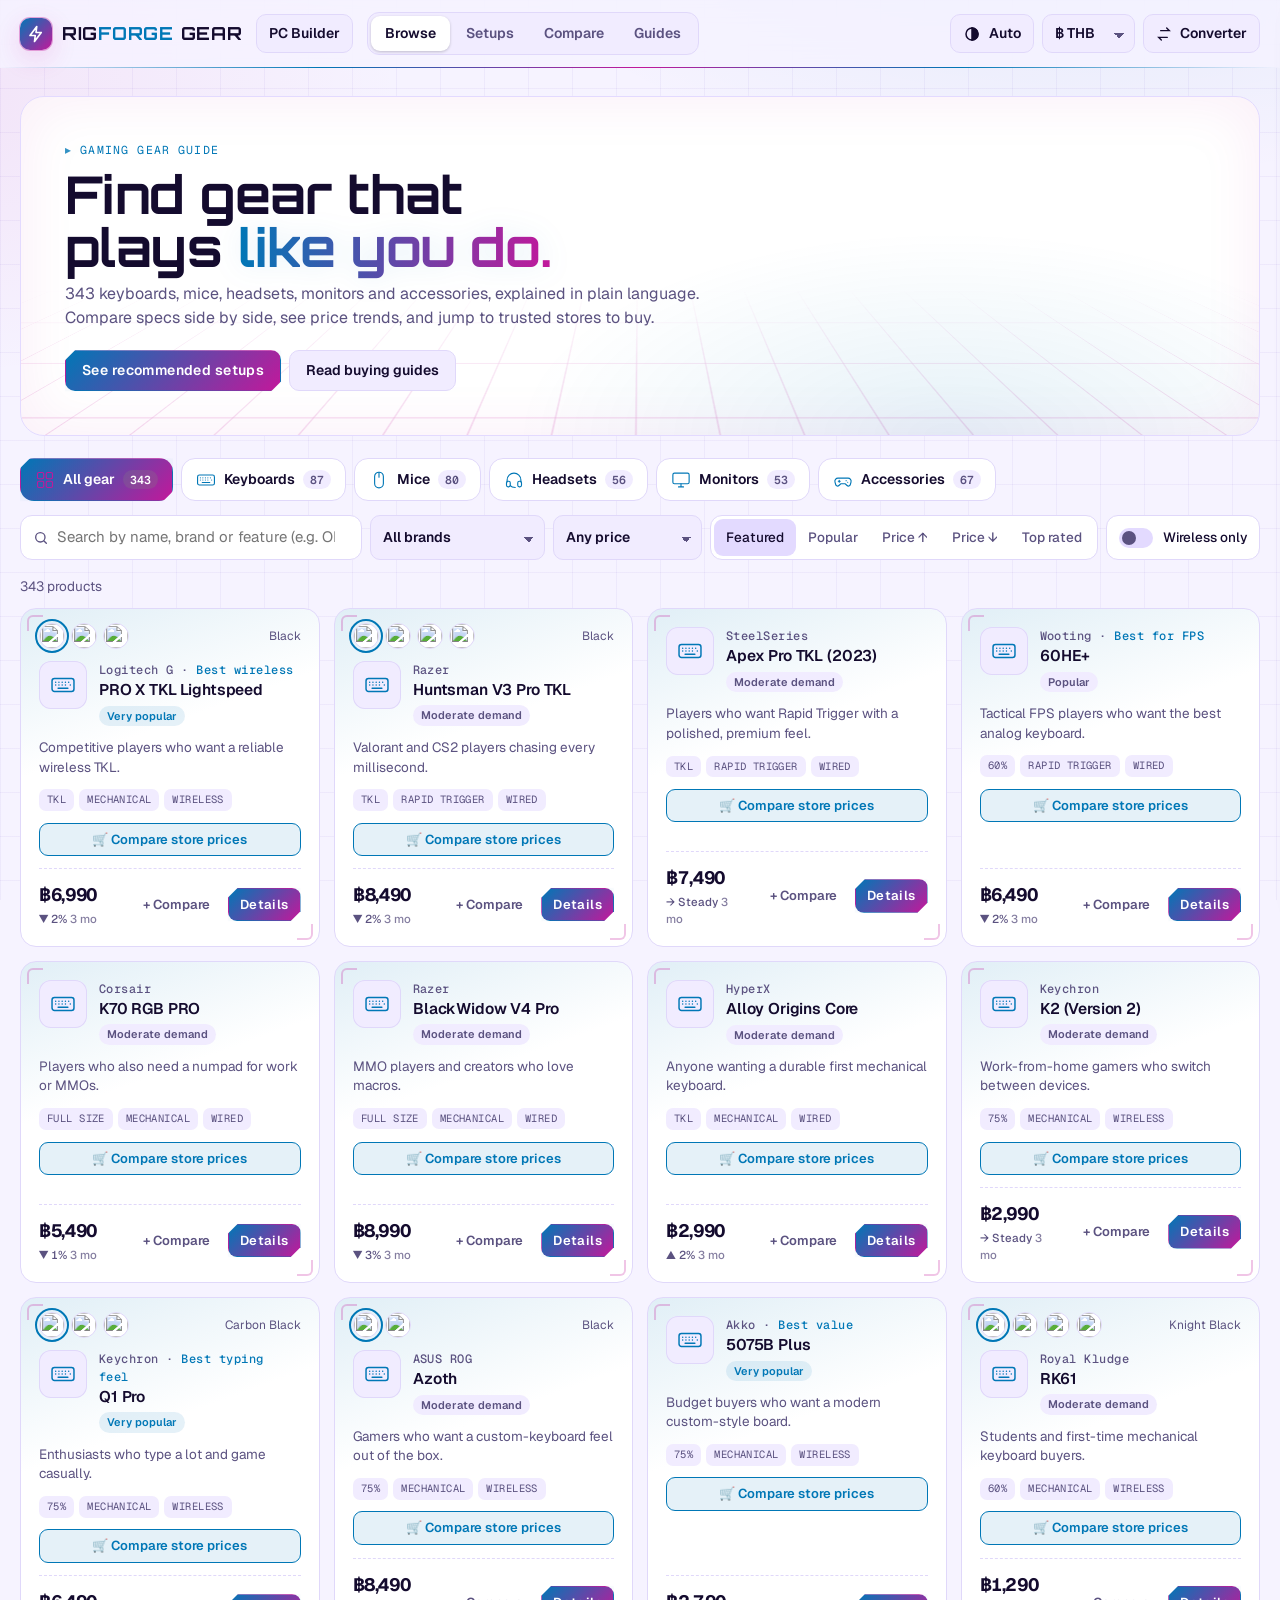
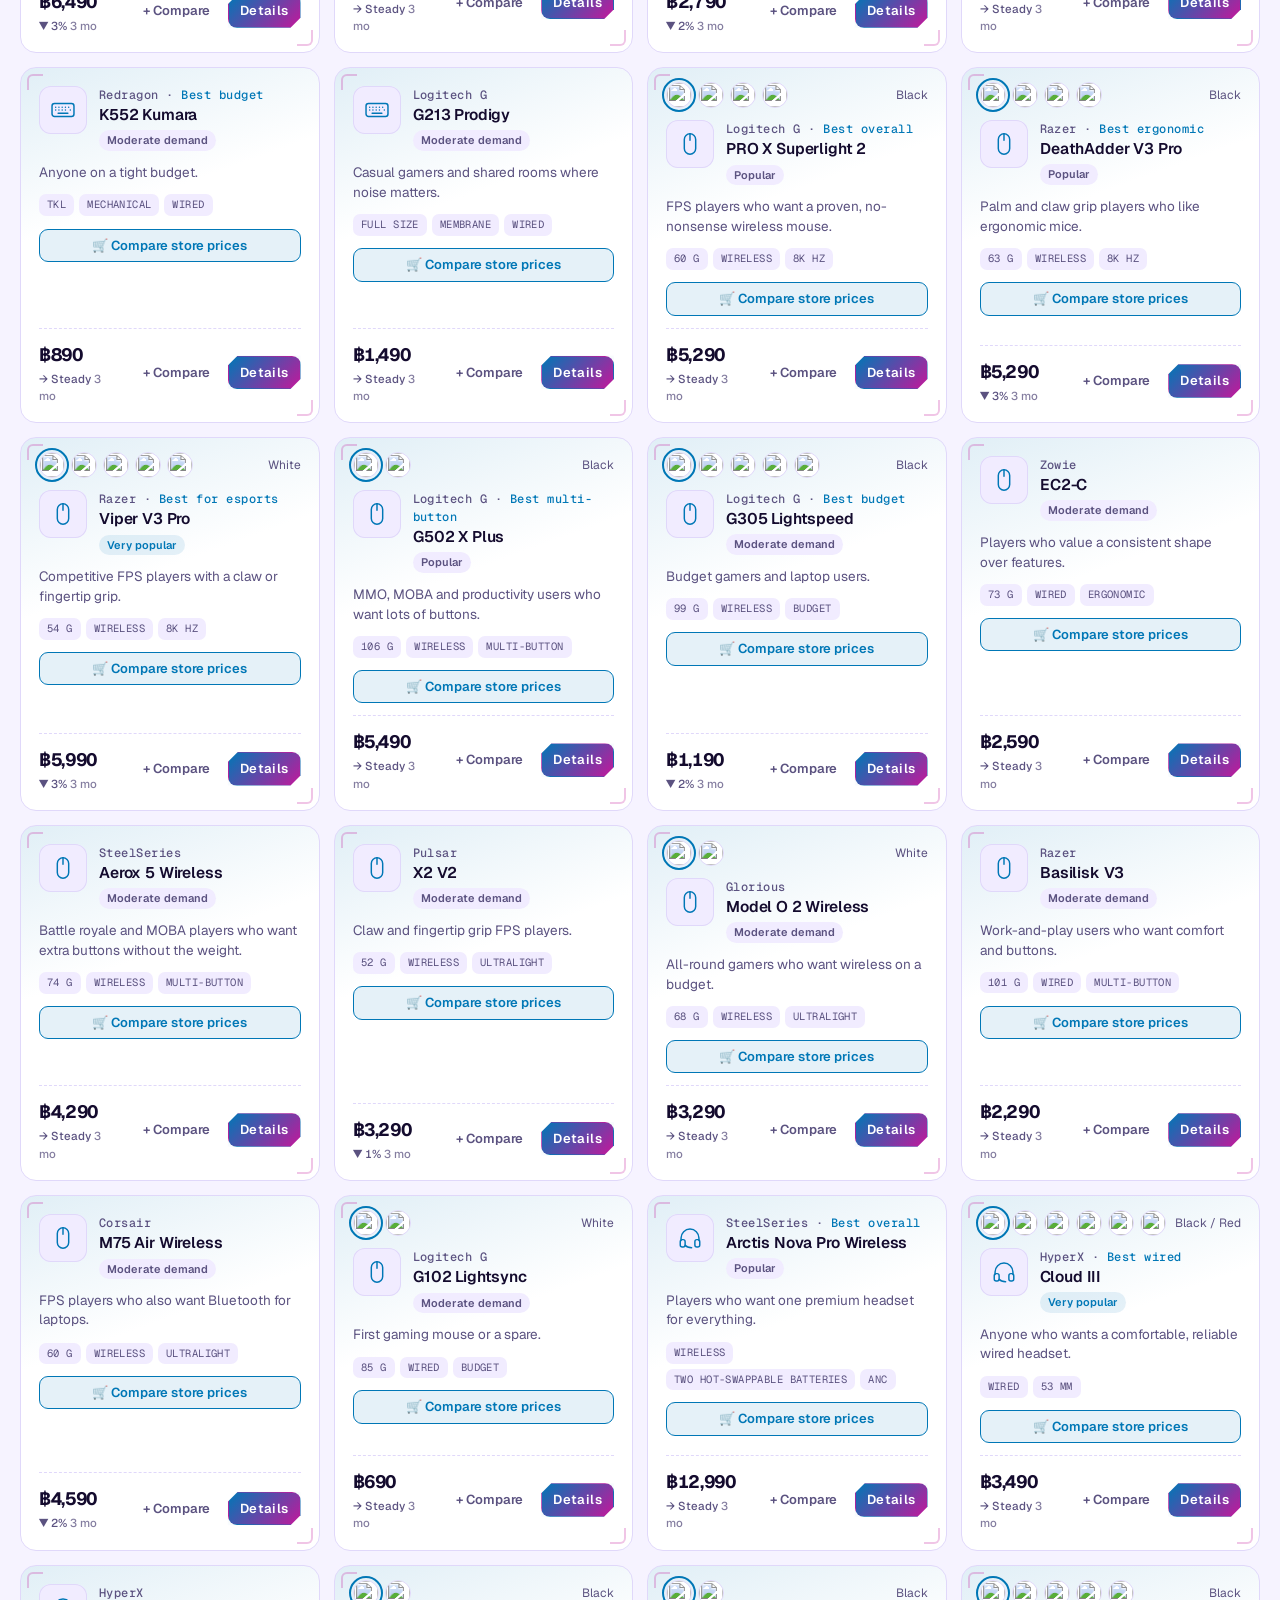
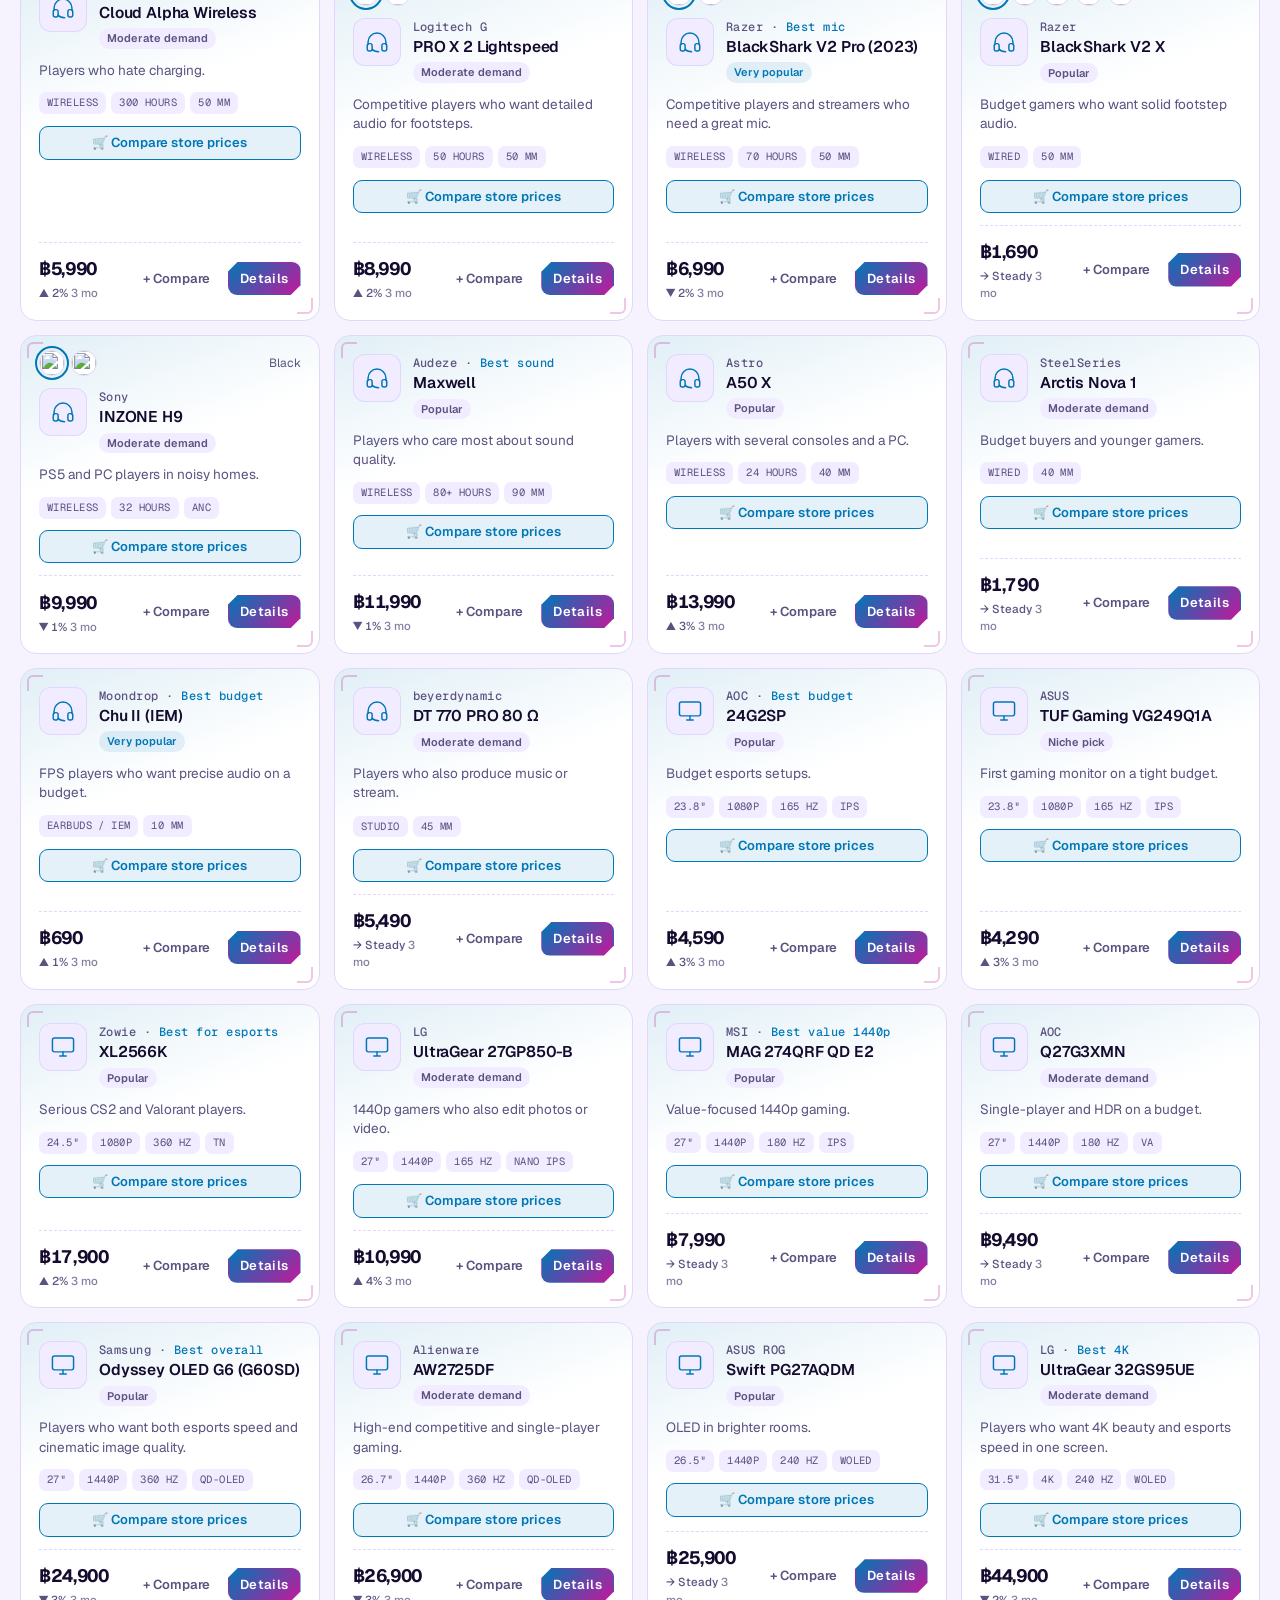
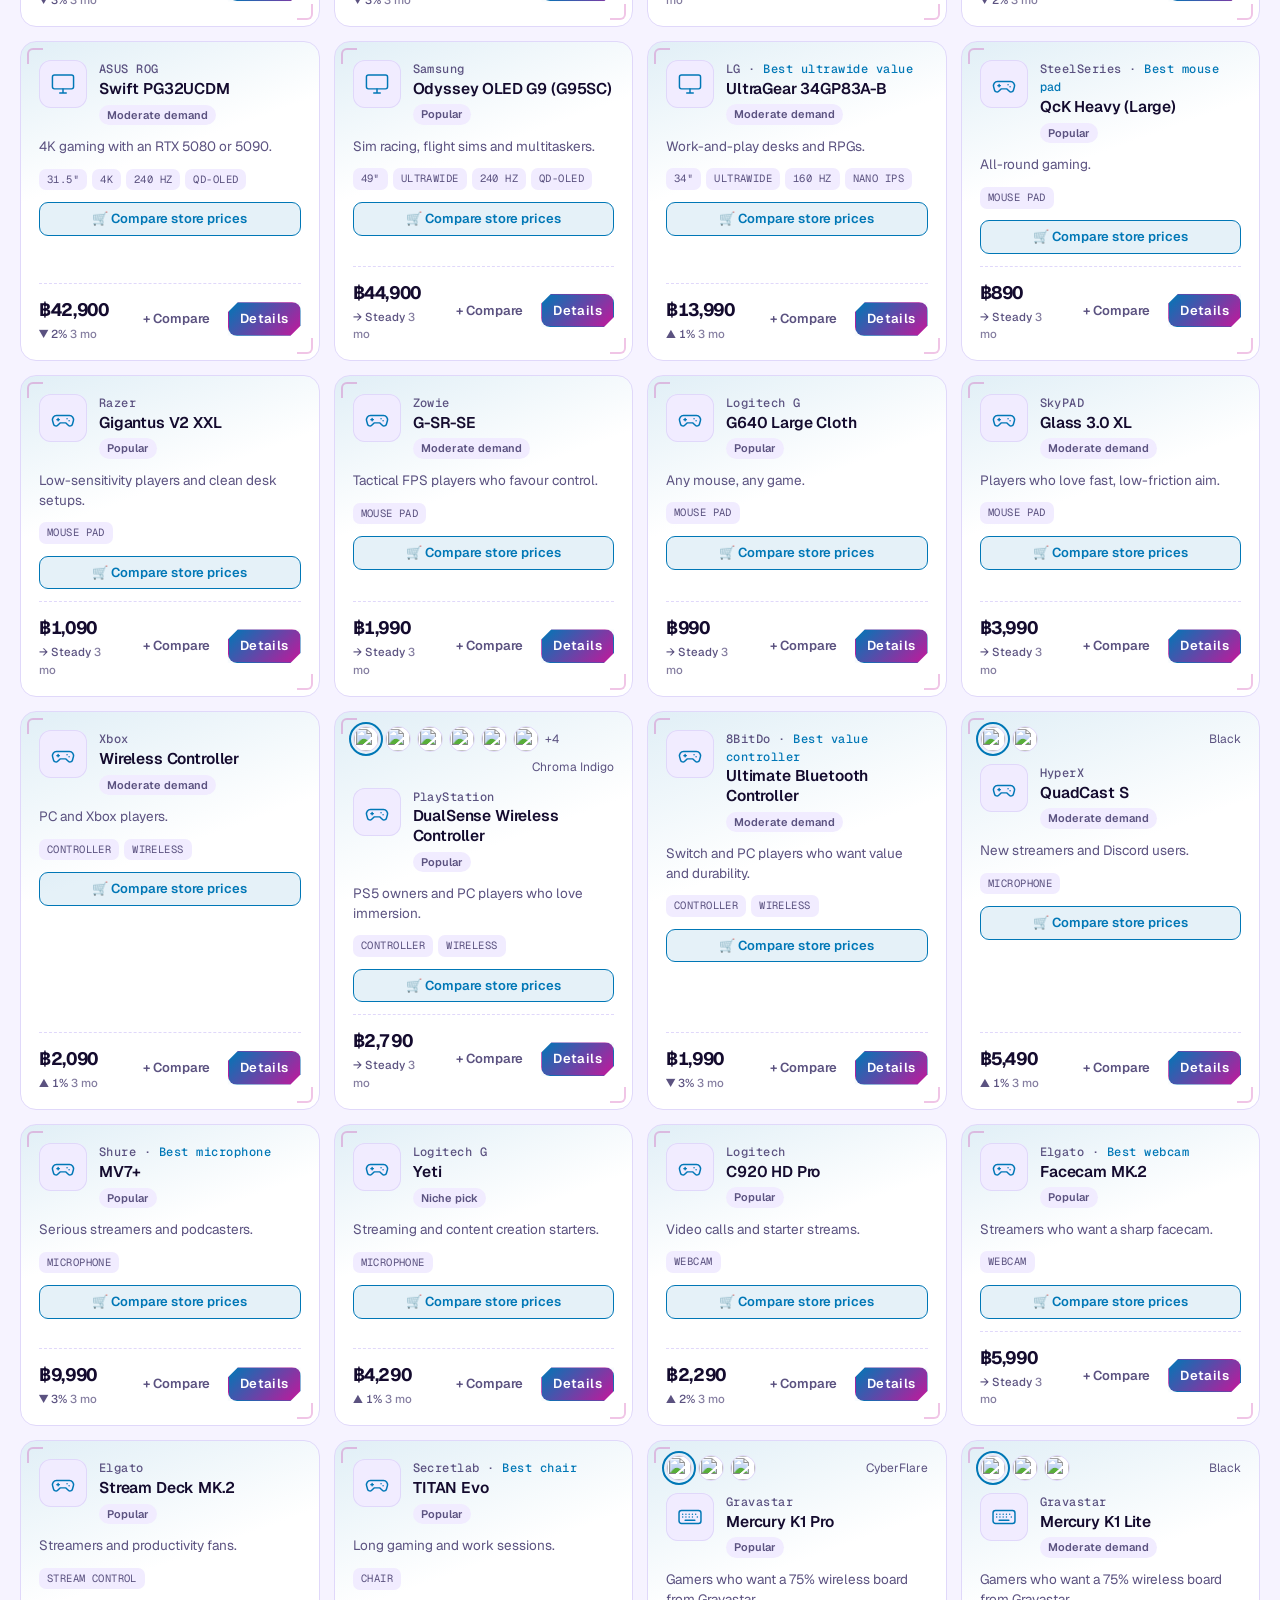
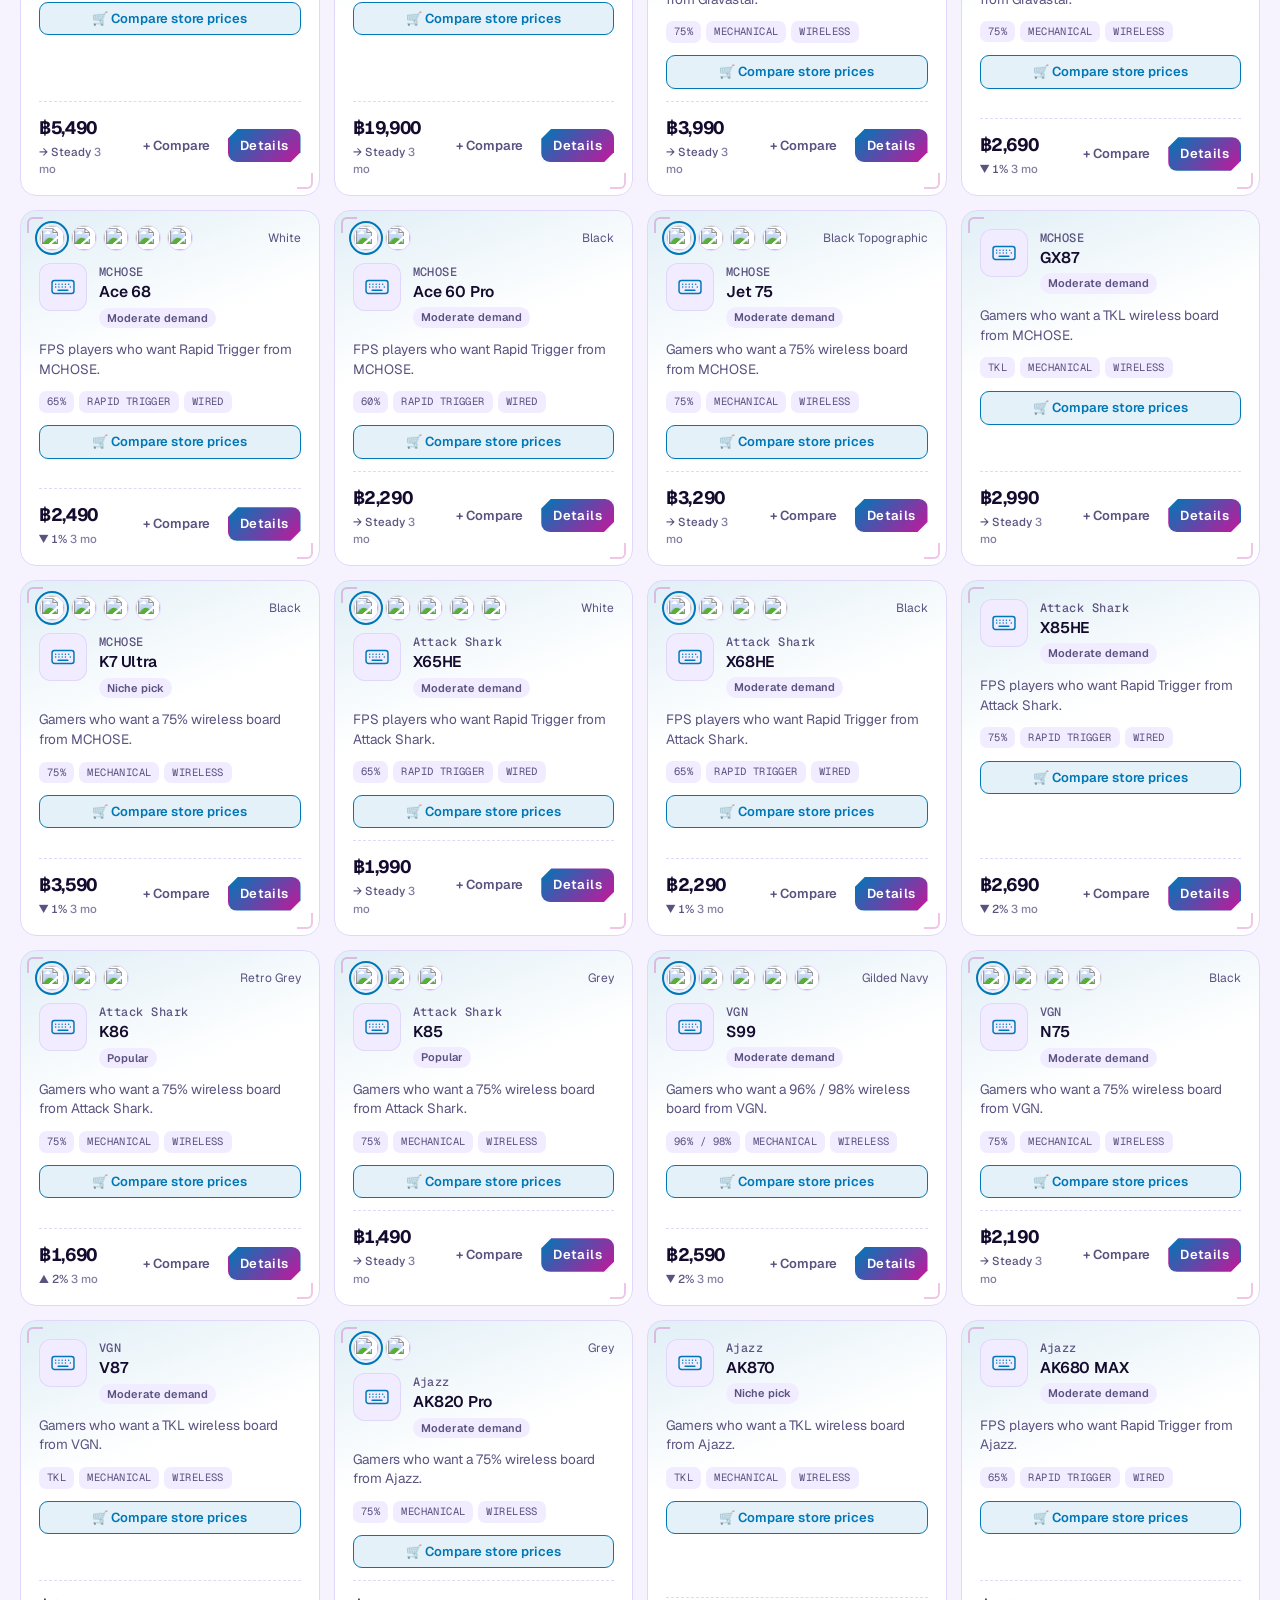
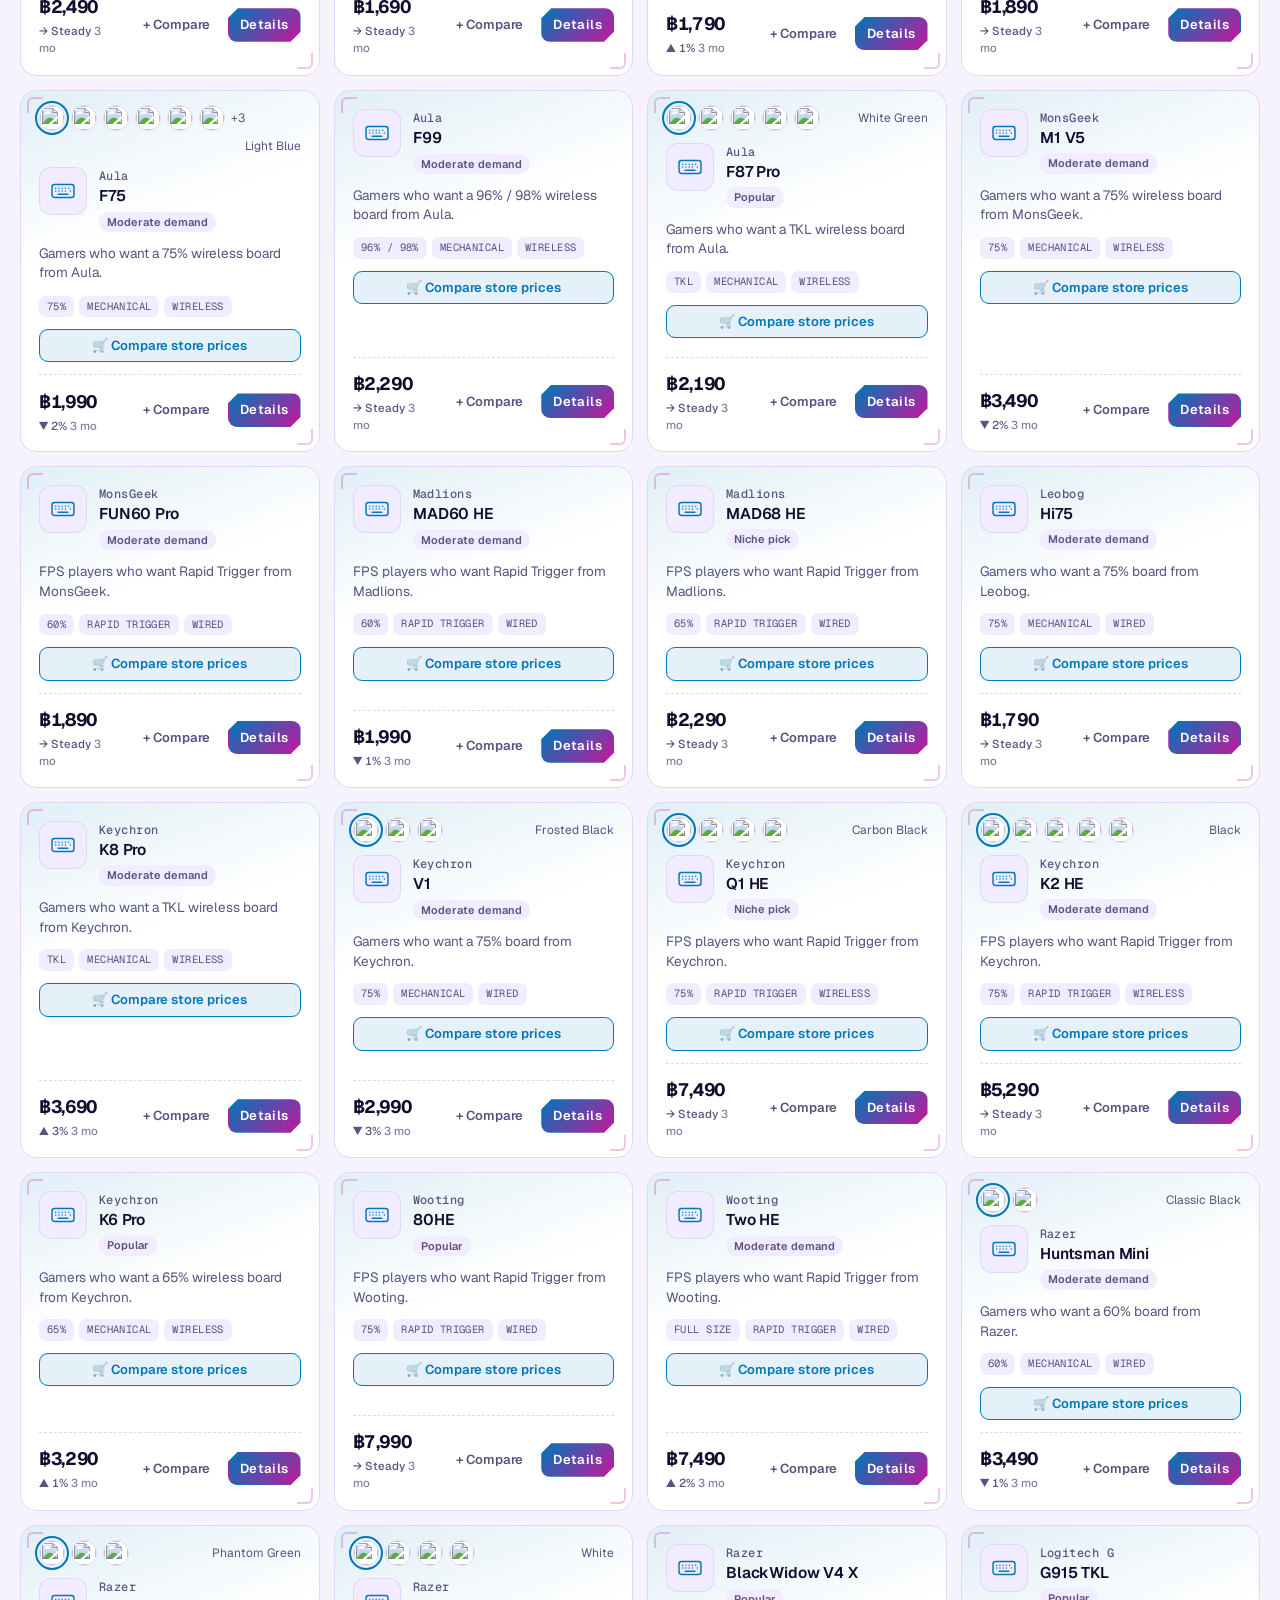
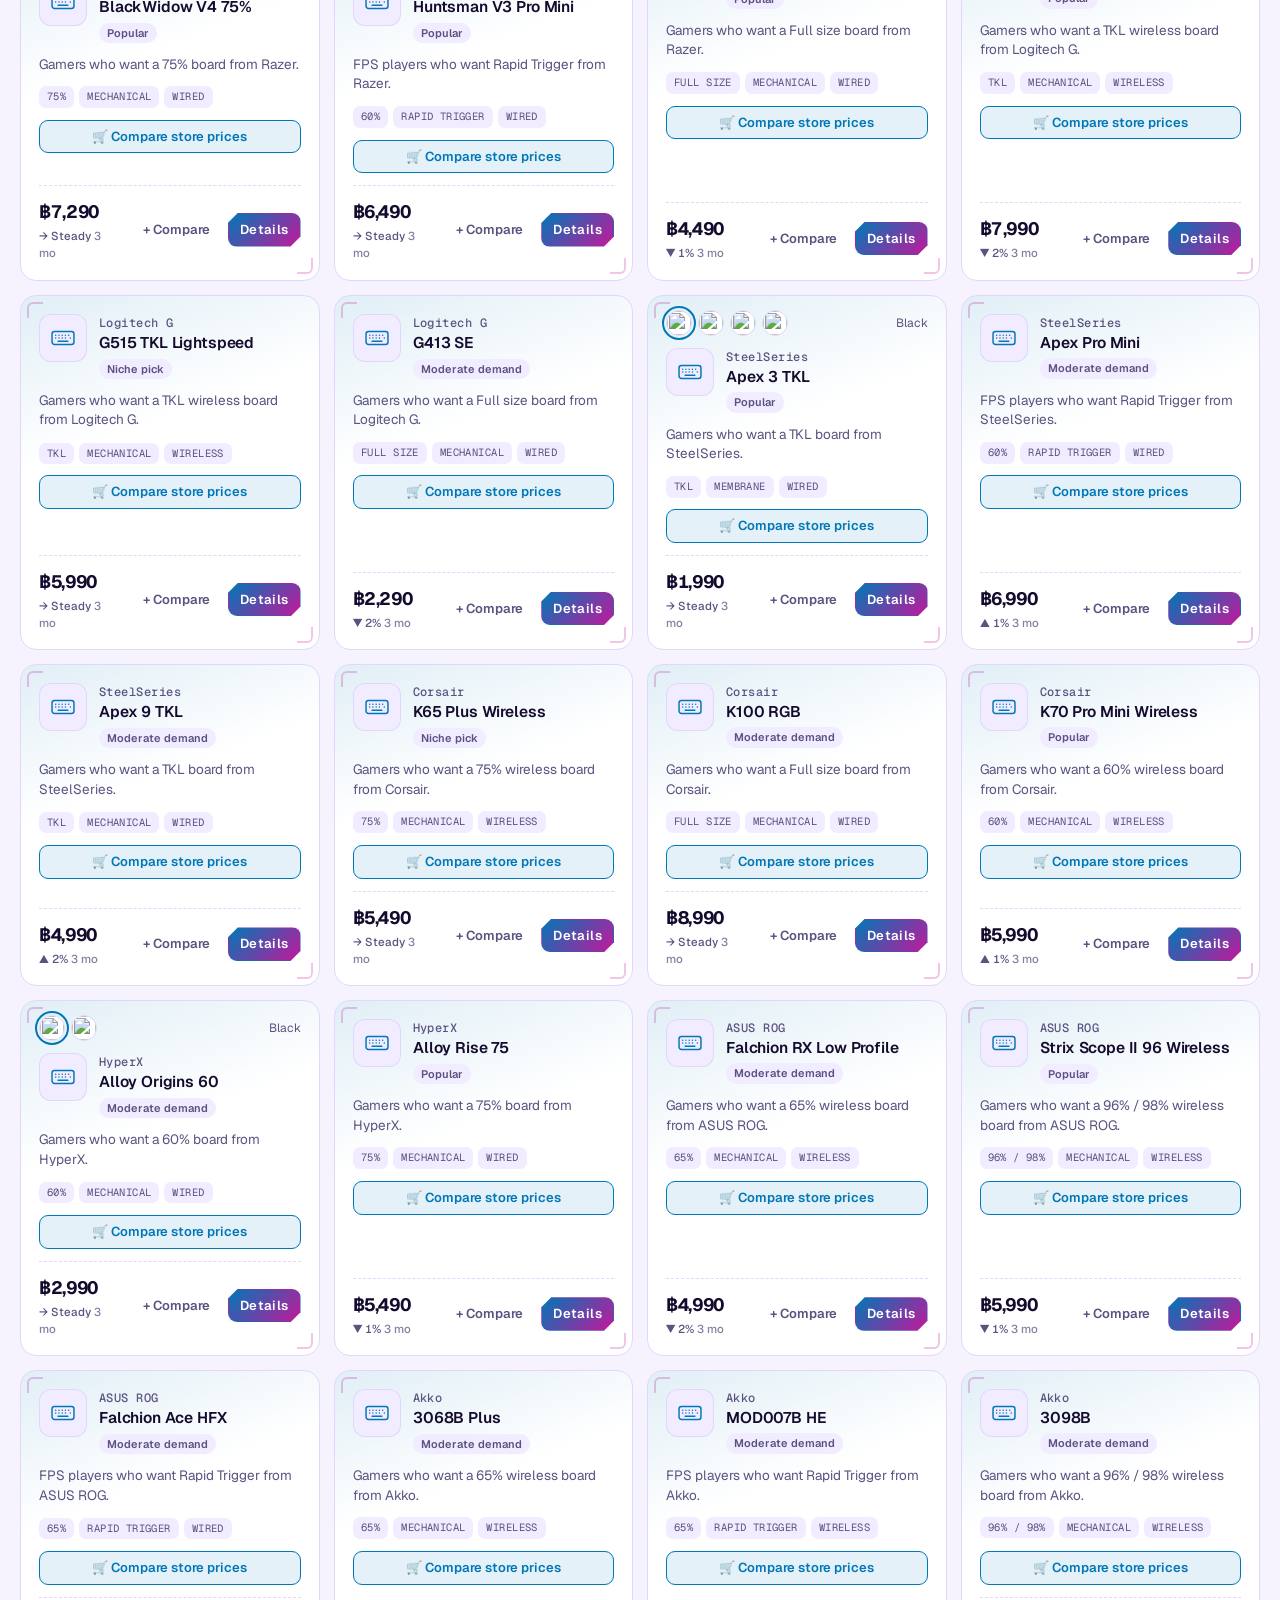
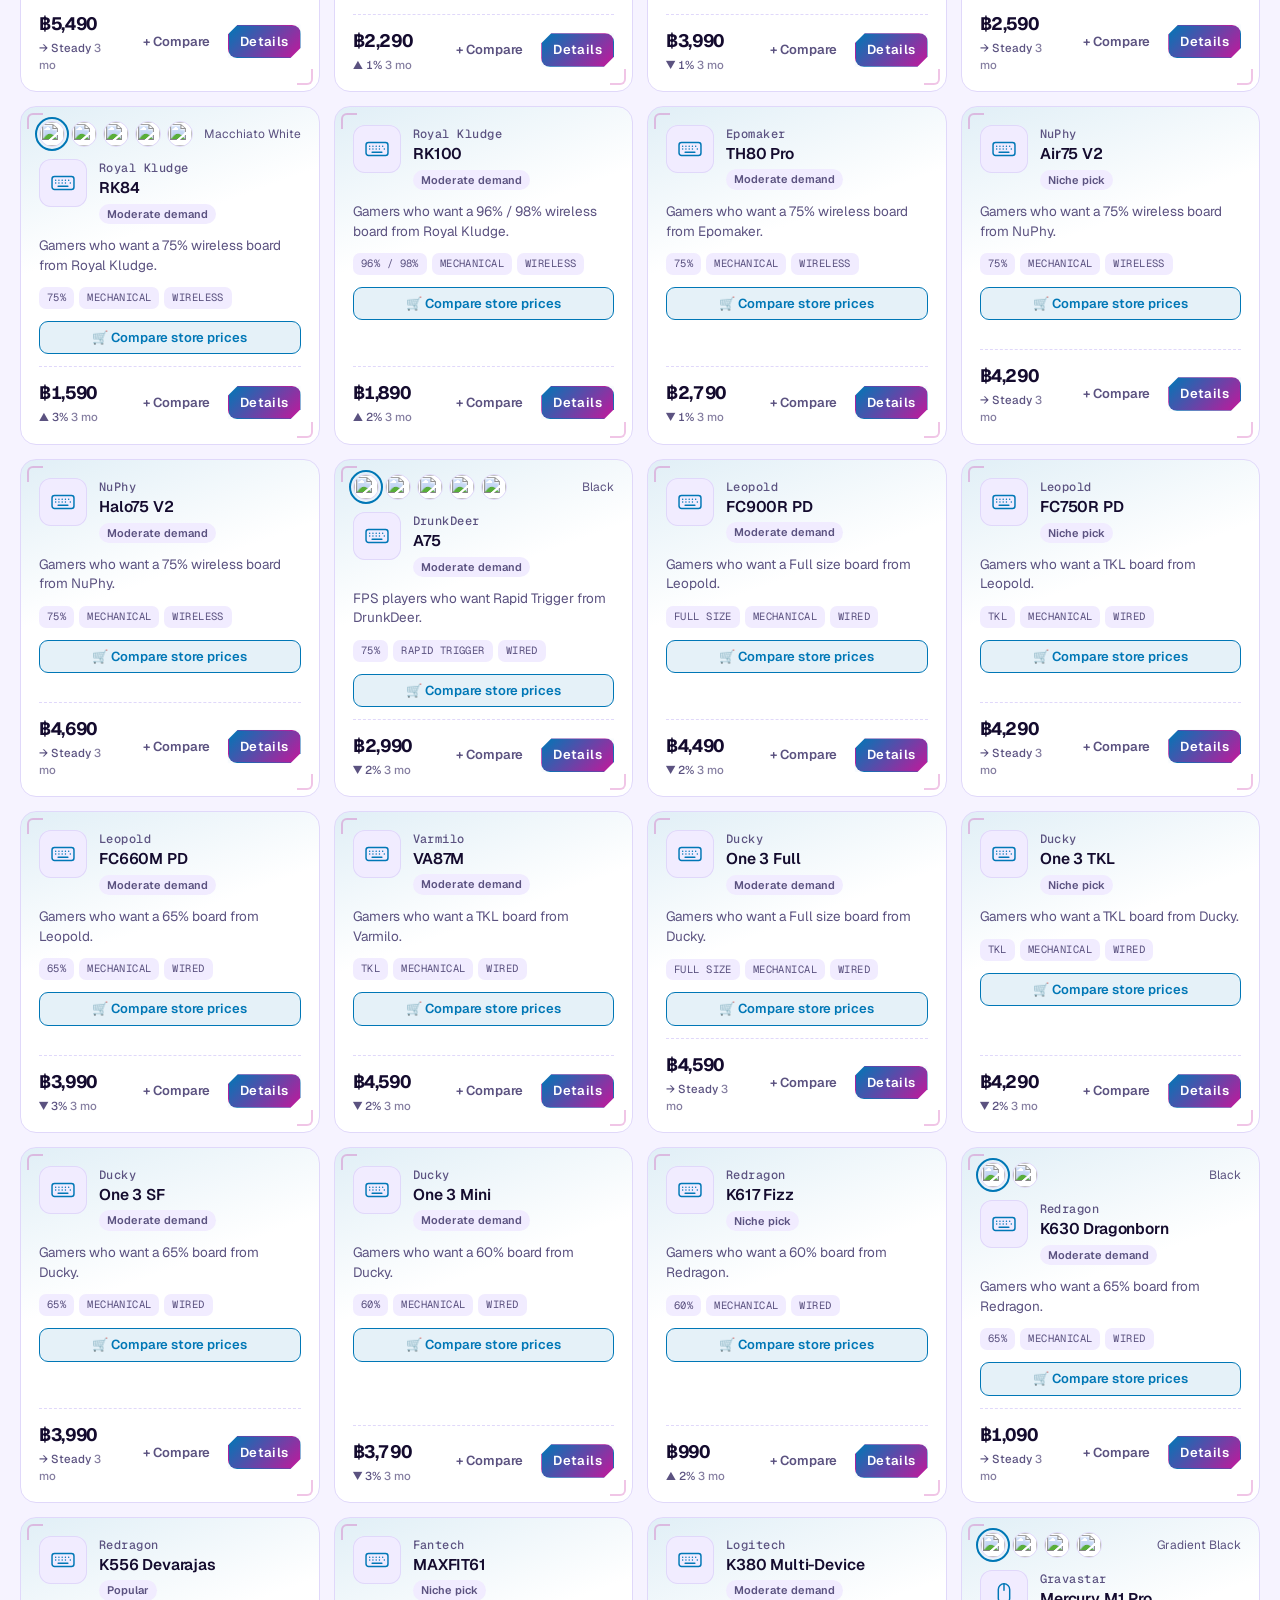
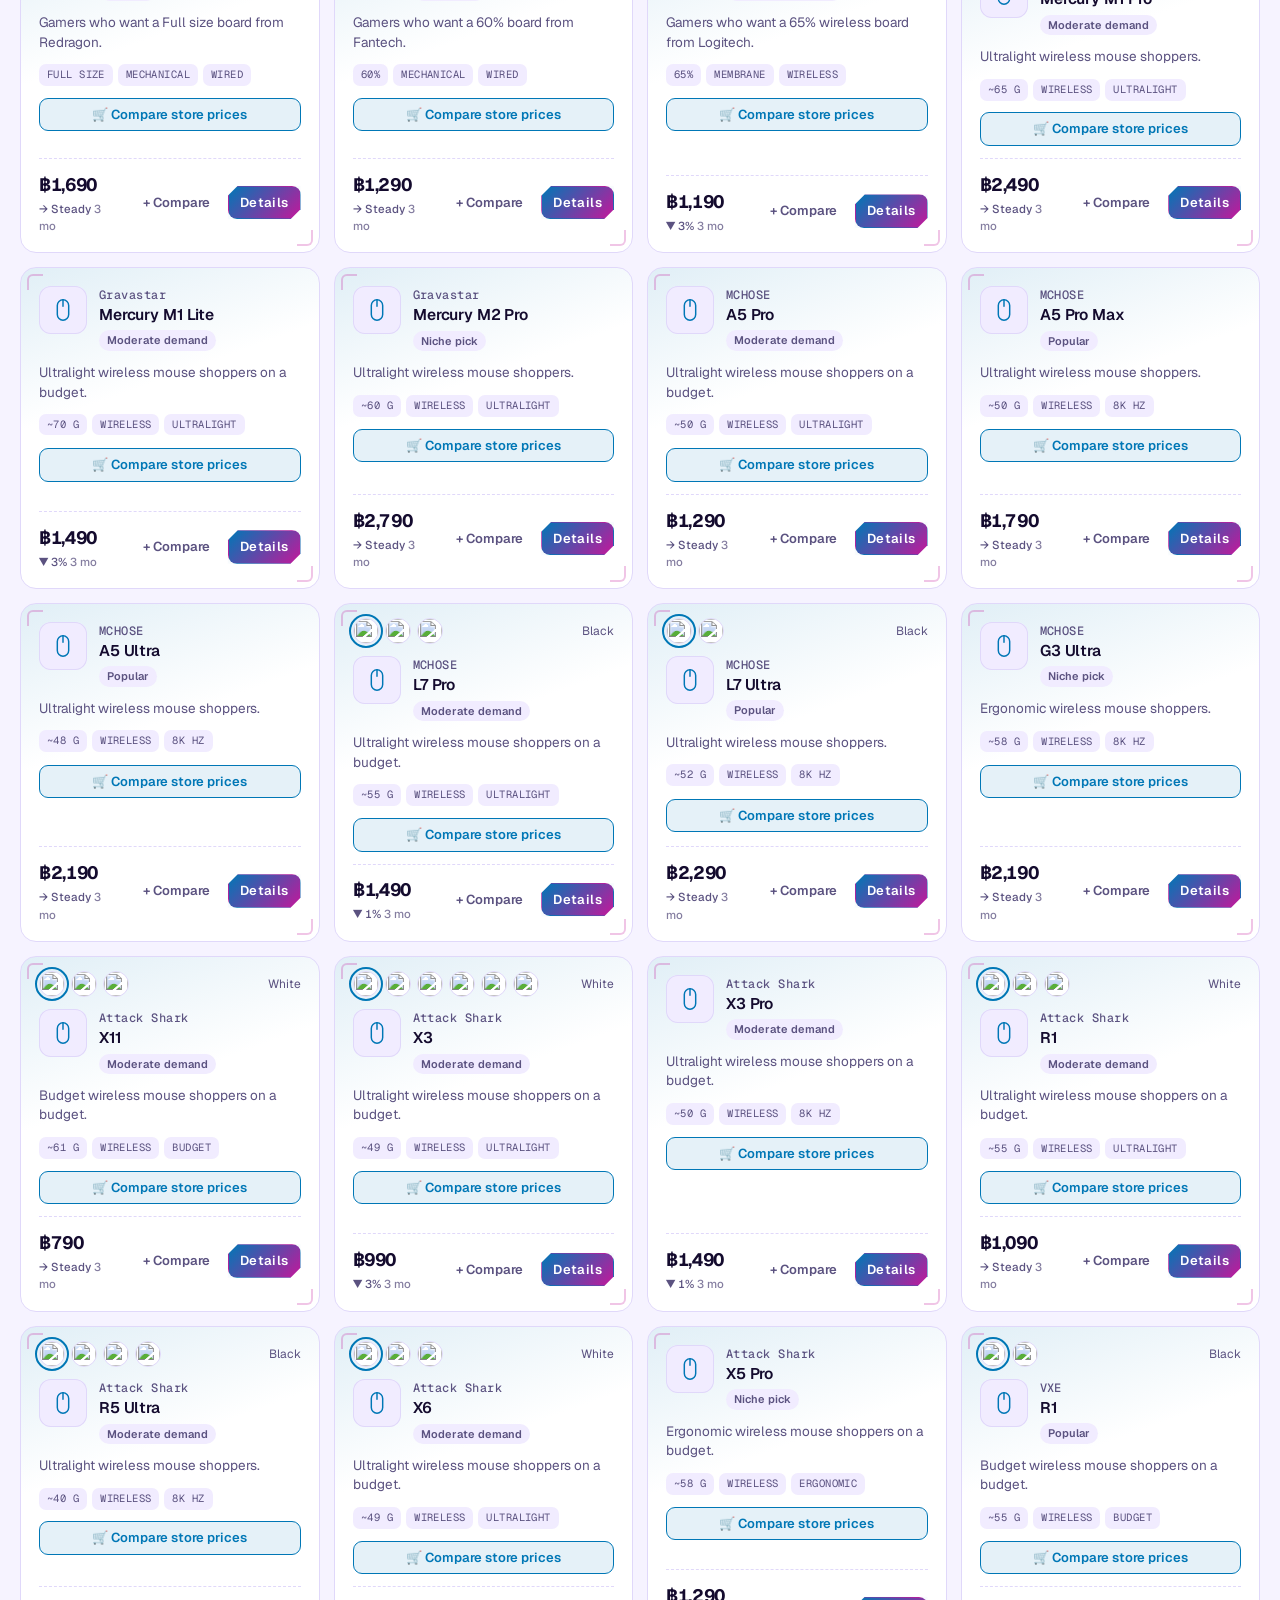
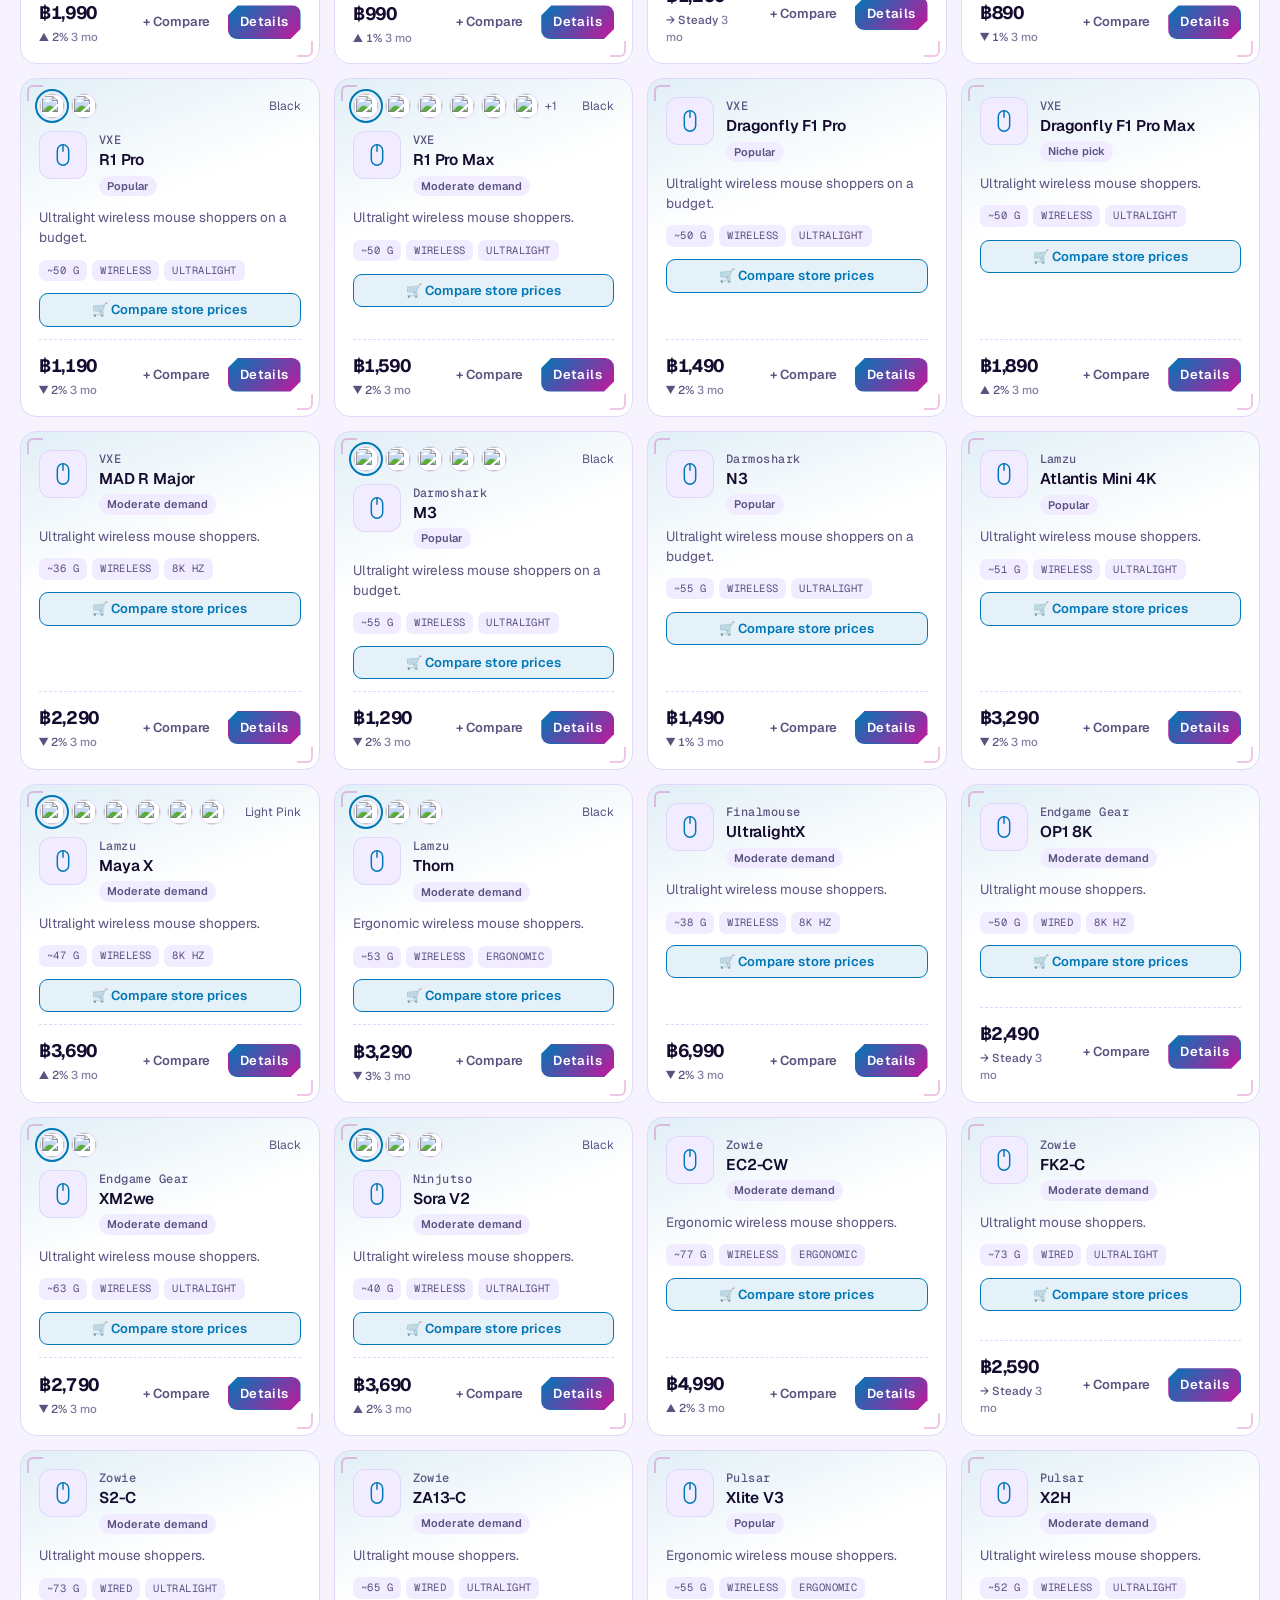
==== commit 979ccb37: "Dark/light/auto theme switch, futuristic UI layer, gear colourway picker (95 items), In short + Who " ====
--- a/gear.html
+++ b/gear.html
@@ -303,8 +303,23 @@
 .d-body{padding:20px;display:grid;gap:22px}
 .d-hero{display:flex;gap:16px;align-items:flex-start}
 .d-hero .thumb{width:72px;height:72px;border-radius:18px}
-.st-open{width:100%;justify-content:center;border:1px solid var(--accent);color:var(--accent);background:var(--glow);font-weight:600}
-.st-open:hover{background:var(--accent);color:var(--accent-ink)}
+.cw-row{display:flex;align-items:center;gap:6px;flex-wrap:wrap;margin-top:-4px}
+.cw-dot{width:26px;height:26px;border-radius:50%;padding:0;border:1px solid var(--line);background:#fff;overflow:hidden;cursor:pointer;flex:none}
+.cw-dot img{width:100%;height:100%;object-fit:cover}
+.cw-dot.on{outline:2px solid var(--accent);outline-offset:2px}
+.cw-more{font-size:12px;color:var(--muted)}
+.cw-name{font-size:12px;color:var(--muted);margin-left:auto;max-width:48%;white-space:nowrap;overflow:hidden;text-overflow:ellipsis}
+.cw-grid{display:grid;grid-template-columns:repeat(auto-fill,minmax(104px,1fr));gap:8px}
+.cw-opt{display:flex;flex-direction:column;gap:6px;align-items:center;padding:8px;border:1px solid var(--line);border-radius:12px;background:var(--surface-2);color:var(--ink);font:inherit;font-size:12px;cursor:pointer;text-align:center}
+.cw-opt img{width:100%;height:72px;object-fit:contain;background:#fff;border-radius:8px}
+.cw-opt.on{border-color:var(--accent);box-shadow:0 0 0 1px var(--accent) inset,0 0 14px var(--glow)}
+.gx-sum{margin:0;line-height:1.6}
+.gx-who{display:grid;grid-template-columns:repeat(auto-fill,minmax(220px,1fr));gap:8px}
+.gx-p{display:grid;gap:4px;padding:12px;border:1px solid var(--line);border-left:3px solid var(--accent);border-radius:12px;background:var(--surface-2)}
+.gx-p span{font-size:13px;color:var(--muted);line-height:1.45}
+.gx-games{display:flex;flex-wrap:wrap;gap:6px;align-items:center;margin-top:12px}
+.btn.st-open{width:100%;justify-content:center;border:1px solid var(--accent);color:var(--accent);background:var(--glow);font-weight:600}
+.btn.st-open:hover{background:var(--accent);color:var(--accent-ink)}
 .card-img{height:150px;border-radius:12px;background:#fff;overflow:hidden;flex:none}
 .card-img img{display:block;width:100%;height:100%;object-fit:contain;padding:10px;box-sizing:border-box}
 .thumb.has-img{background:#fff;overflow:hidden}
@@ -463,6 +478,7 @@
 .card-foot{flex-wrap:nowrap}.card-foot .price{min-width:0}
 </style>
 <link rel="stylesheet" href="neon.css">
+<script src="theme.js"></script>
 <style>[hidden]{display:none!important}</style>
 </head>
 <body>
@@ -497,6 +513,8 @@
 <div class="toast" id="toast" role="status"></div>
 
 <script src="gear-images.js"></script>
+<script src="gear-colors.js"></script>
+<script src="gear-extras.js"></script>
 <script src="stores.js"></script>
 <script>
 const CATS=[
@@ -1066,7 +1084,7 @@
 const BYID=Object.fromEntries(P.map(p=>[p.id,p]));
 /* product photos: IMG (gear-images.js) maps id -> [url, backup urls]. Broken links fall through to the next, then to the icon (or nothing). */
 function photo(p,cls,fallback=''){const u=((window.IMG||{})[p.id]||[]);if(!u.length)return fallback?`<div class="${cls}">${fallback}</div>`:'';
-  return `<div class="${cls} has-img" data-fb="${fallback?1:0}"><img src="${esc(u[0])}" data-alt="${esc(u.slice(1).join(' '))}" alt="${esc(p.brand+' '+p.name)}" loading="lazy" decoding="async" referrerpolicy="no-referrer" onerror="imgFail(this)">${fallback}</div>`}
+  return `<div class="${cls} has-img" data-fb="${fallback?1:0}" data-photo="${p.id}"><img src="${esc(cwImage(p.id)||u[0])}" data-alt="${esc(u.slice(1).join(' '))}" alt="${esc(p.brand+' '+p.name)}" loading="lazy" decoding="async" referrerpolicy="no-referrer" onerror="imgFail(this)">${fallback}</div>`}
 function imgFail(el){const rest=(el.dataset.alt||'').split(' ').filter(Boolean);if(rest.length){el.dataset.alt=rest.slice(1).join(' ');el.src=rest[0];return}
   const box=el.parentNode;box.classList.remove('has-img');el.remove();if(box.dataset.fb==='0')box.remove()}
 
@@ -1340,7 +1358,7 @@
 }
 function card(p){
   const award=BEST.find(x=>x.id===p.id),inC=compare.includes(p.id),d=demand(p);
-  return `<article class="card">${photo(p,'card-img')}
+  return `<article class="card">${photo(p,'card-img')}${cwCard(p)}
     <div class="card-top" style="padding-right:0"><div class="thumb">${ICON[p.cat]}</div><div style="min-width:0;flex:1"><div class="pbrand">${esc(p.brand)}${award?` · <span style="color:var(--accent)">${award.award}</span>`:''}</div><button class="link pname" data-detail="${p.id}">${esc(p.name)}</button><div class="meta-row"><span class="dm-chip ${d.score>=80?'hot':''}">${demandLabel(d.score)}</span><span data-rating-for="${p.id}">${ratingHtml(p.id)}</span></div></div></div>
     <p class="card-desc">${esc(p.best)}</p>
     <div class="tags">${keyTags(p).map(t=>`<span class="tag">${esc(t)}</span>`).join('')}</div>
@@ -1433,6 +1451,8 @@
         <div style="display:flex;gap:8px;flex-wrap:wrap"><button class="btn ${inC?'sel':''}" data-compare="${p.id}">${inC?'✓ In compare':'+ Compare'}</button><a class="btn primary" href="#buy" data-jump="buy">Where to buy</a></div></div>
       <div><p class="d-desc">${esc(p.desc)}</p><p class="bestfor"><b>Best for:</b> ${esc(p.best)}</p>
         <div style="margin-top:10px"><button class="btn sm" data-chat-ask="Tell me more about the ${esc(p.brand+' '+p.name)}. Is it worth it, and what are the best alternatives?">Ask AI about this</button></div></div>
+      ${cwDetail(p)}
+      ${gearProfile(p)}
       <div class="proscons"><div><h3>What we like</h3><ul class="pc">${p.pros.map(x=>`<li>${esc(x)}</li>`).join('')}</ul></div><div><h3>Keep in mind</h3><ul class="pc con">${p.cons.map(x=>`<li>${esc(x)}</li>`).join('')}</ul></div></div>
       <div><h2 style="margin-bottom:8px">Specifications</h2><div class="specs"><table><tbody>${p.spec.map(([k,v])=>`<tr><td>${esc(k)}</td><td>${esc(v)}</td></tr>`).join('')}<tr><td>Wireless</td><td>${p.wl?'Yes':'No'}</td></tr></tbody></table></div></div>
       <div id="buy"><div class="sec-h"><h2>Where to buy</h2><button class="btn sm primary" data-stores="${p.id}">Compare stores</button></div>
--- a/neon.css
+++ b/neon.css
@@ -70,3 +70,53 @@
 .award-b{box-shadow:0 0 12px var(--glow-2)}
 
 @media (prefers-reduced-motion:reduce){.card,.pick,.catbtn,.search{transition:none}}
+
+/* ---------- futuristic layer (both themes) ---------- */
+:root{--chamfer:10px;--hud:rgba(0,229,255,.55);--scan:rgba(255,255,255,.018)}
+:root[data-theme="light"]{--hud:rgba(194,24,155,.45);--scan:transparent}
+@media (prefers-color-scheme:light){:root:not([data-theme="dark"]){--hud:rgba(194,24,155,.45);--scan:transparent}}
+
+/* scanlines over the whole page (dark only; invisible in light) */
+body::after{content:"";position:fixed;inset:0;pointer-events:none;z-index:60;background:repeating-linear-gradient(0deg,var(--scan) 0 1px,transparent 1px 3px)}
+::selection{background:var(--accent);color:var(--accent-ink)}
+:focus-visible{outline:2px solid var(--accent);outline-offset:2px;box-shadow:0 0 0 4px var(--glow)}
+*{scrollbar-color:var(--accent) transparent}
+
+/* header: flowing neon underline */
+.top{border-image:linear-gradient(90deg,transparent,var(--accent),var(--accent-2),var(--accent),transparent) 1;animation:rg-flow 8s linear infinite}
+@keyframes rg-flow{to{border-image-source:linear-gradient(90deg,transparent,var(--accent-2),var(--accent),var(--accent-2),transparent)}}
+
+/* HUD labels */
+.eyebrow::before{content:"▸ ";opacity:.8}
+.tag,.pbrand{font-family:var(--f-mono);letter-spacing:.04em}
+.tag{text-transform:uppercase;font-size:10.5px}
+h1,.main-head h1{letter-spacing:.01em}
+
+/* chamfered buttons */
+.btn.primary,.catbtn.on{clip-path:polygon(var(--chamfer) 0,100% 0,100% calc(100% - var(--chamfer)),calc(100% - var(--chamfer)) 100%,0 100%,0 var(--chamfer));box-shadow:none;filter:drop-shadow(0 0 10px var(--glow))}
+.btn.primary{letter-spacing:.03em}
+
+/* cards: glassy surface + corner brackets that light up */
+.card,.pick{background:linear-gradient(160deg,color-mix(in srgb,var(--surface) 88%,var(--accent) 12%),var(--surface) 38%);backdrop-filter:blur(6px)}
+.card::before,.card::after{content:"";position:absolute;width:14px;height:14px;border:2px solid var(--hud);pointer-events:none;opacity:.55;transition:opacity .18s,transform .18s}
+.card::before{top:6px;left:6px;border-right:0;border-bottom:0;border-top-left-radius:6px}
+.card::after{bottom:6px;right:6px;border-left:0;border-top:0;border-bottom-right-radius:6px}
+.card:hover::before,.card:hover::after{opacity:1;transform:scale(1.15)}
+.card-img{position:relative}
+.card-img::after{content:"";position:absolute;inset:0;pointer-events:none;background:linear-gradient(transparent 60%,rgba(0,229,255,.08));mix-blend-mode:multiply}
+
+/* hero: moving perspective grid */
+.hero{isolation:isolate}
+.hero::after{content:"";position:absolute;left:-20%;right:-20%;bottom:-40%;height:90%;z-index:-1;pointer-events:none;opacity:.45;
+  background:linear-gradient(var(--hud) 1px,transparent 1px) 0 0/48px 48px,linear-gradient(90deg,var(--hud) 1px,transparent 1px) 0 0/48px 48px;
+  transform:perspective(420px) rotateX(62deg);transform-origin:50% 0;animation:rg-grid 6s linear infinite;
+  -webkit-mask-image:linear-gradient(to top,#000 20%,transparent 85%);mask-image:linear-gradient(to top,#000 20%,transparent 85%)}
+@keyframes rg-grid{to{background-position:0 48px,0 0}}
+.hero h1 span{animation:rg-hue 7s ease-in-out infinite alternate}
+@keyframes rg-hue{to{filter:drop-shadow(0 0 18px var(--glow)) hue-rotate(40deg)}}
+
+/* theme button */
+#themeBtn svg{width:18px;height:18px}
+
+@media (prefers-reduced-motion:reduce){.top,.hero::after,.hero h1 span{animation:none}}
+a.btn{text-decoration:none}
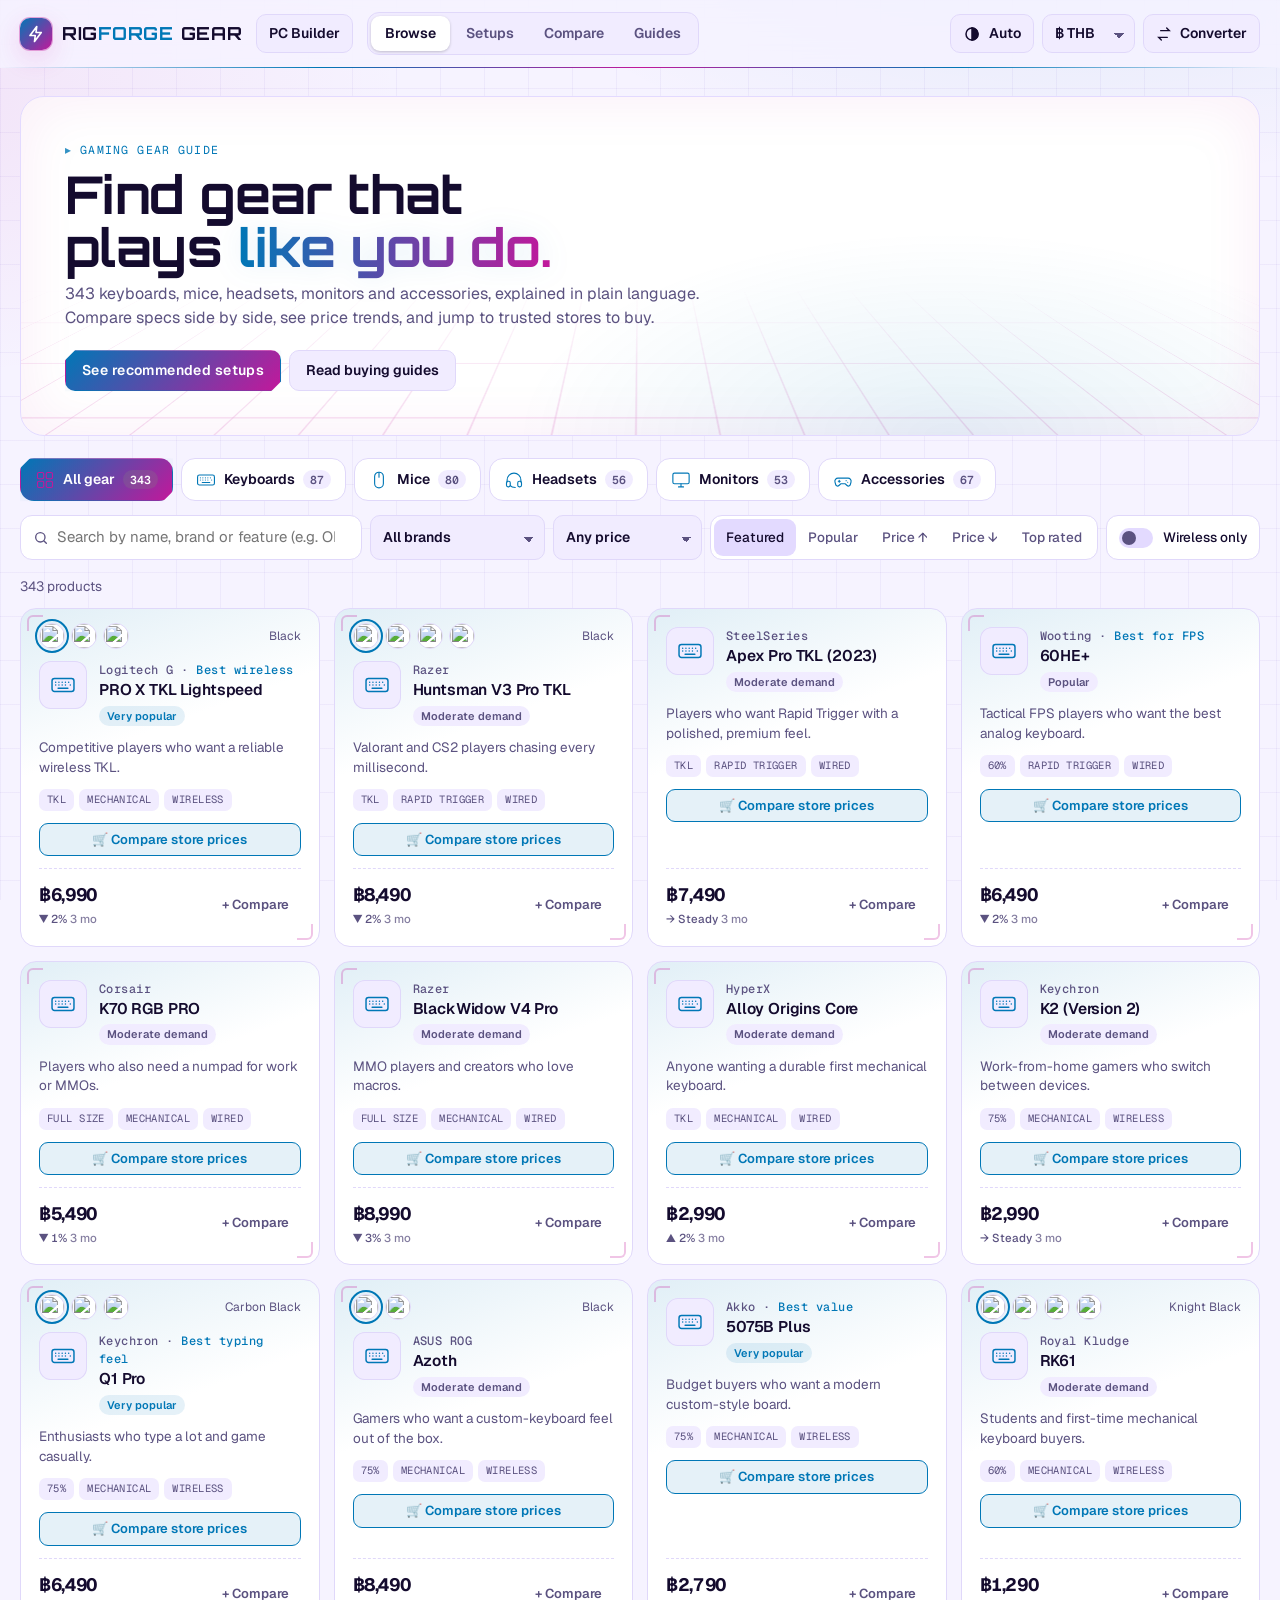
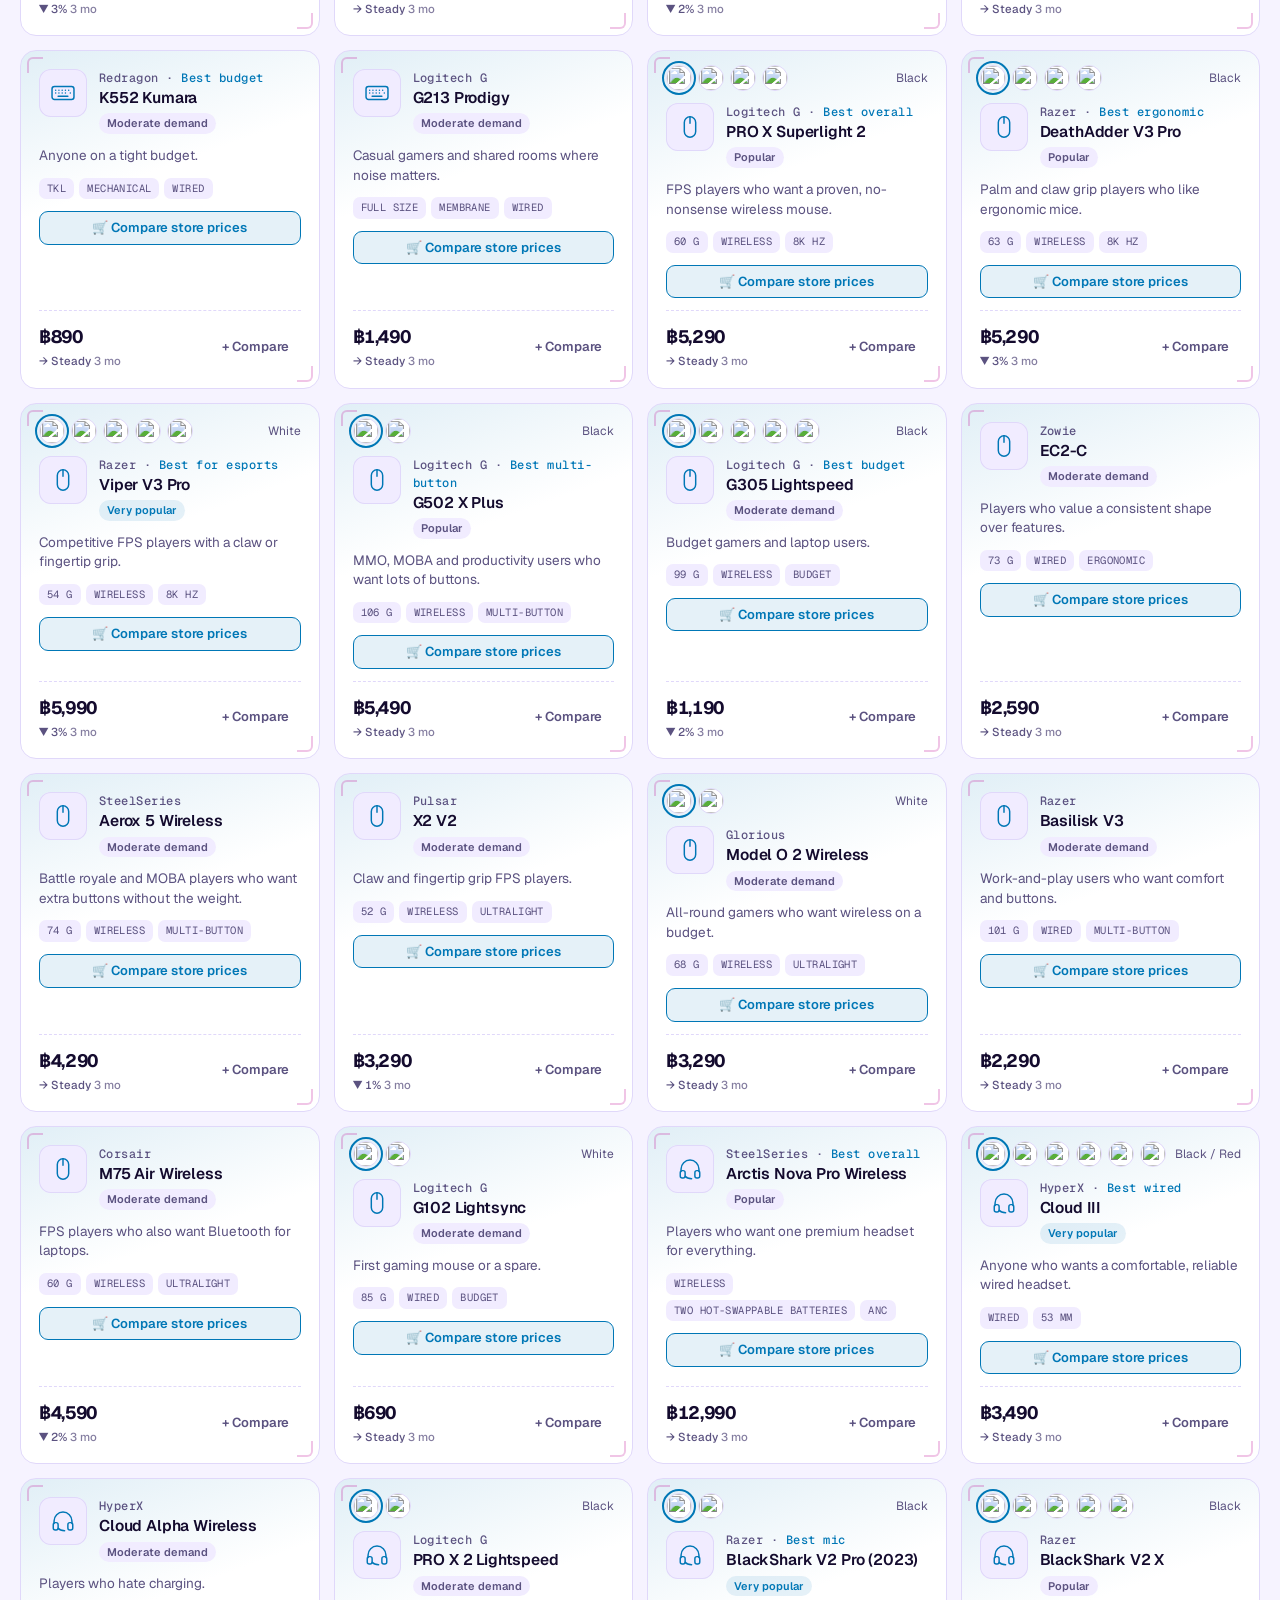
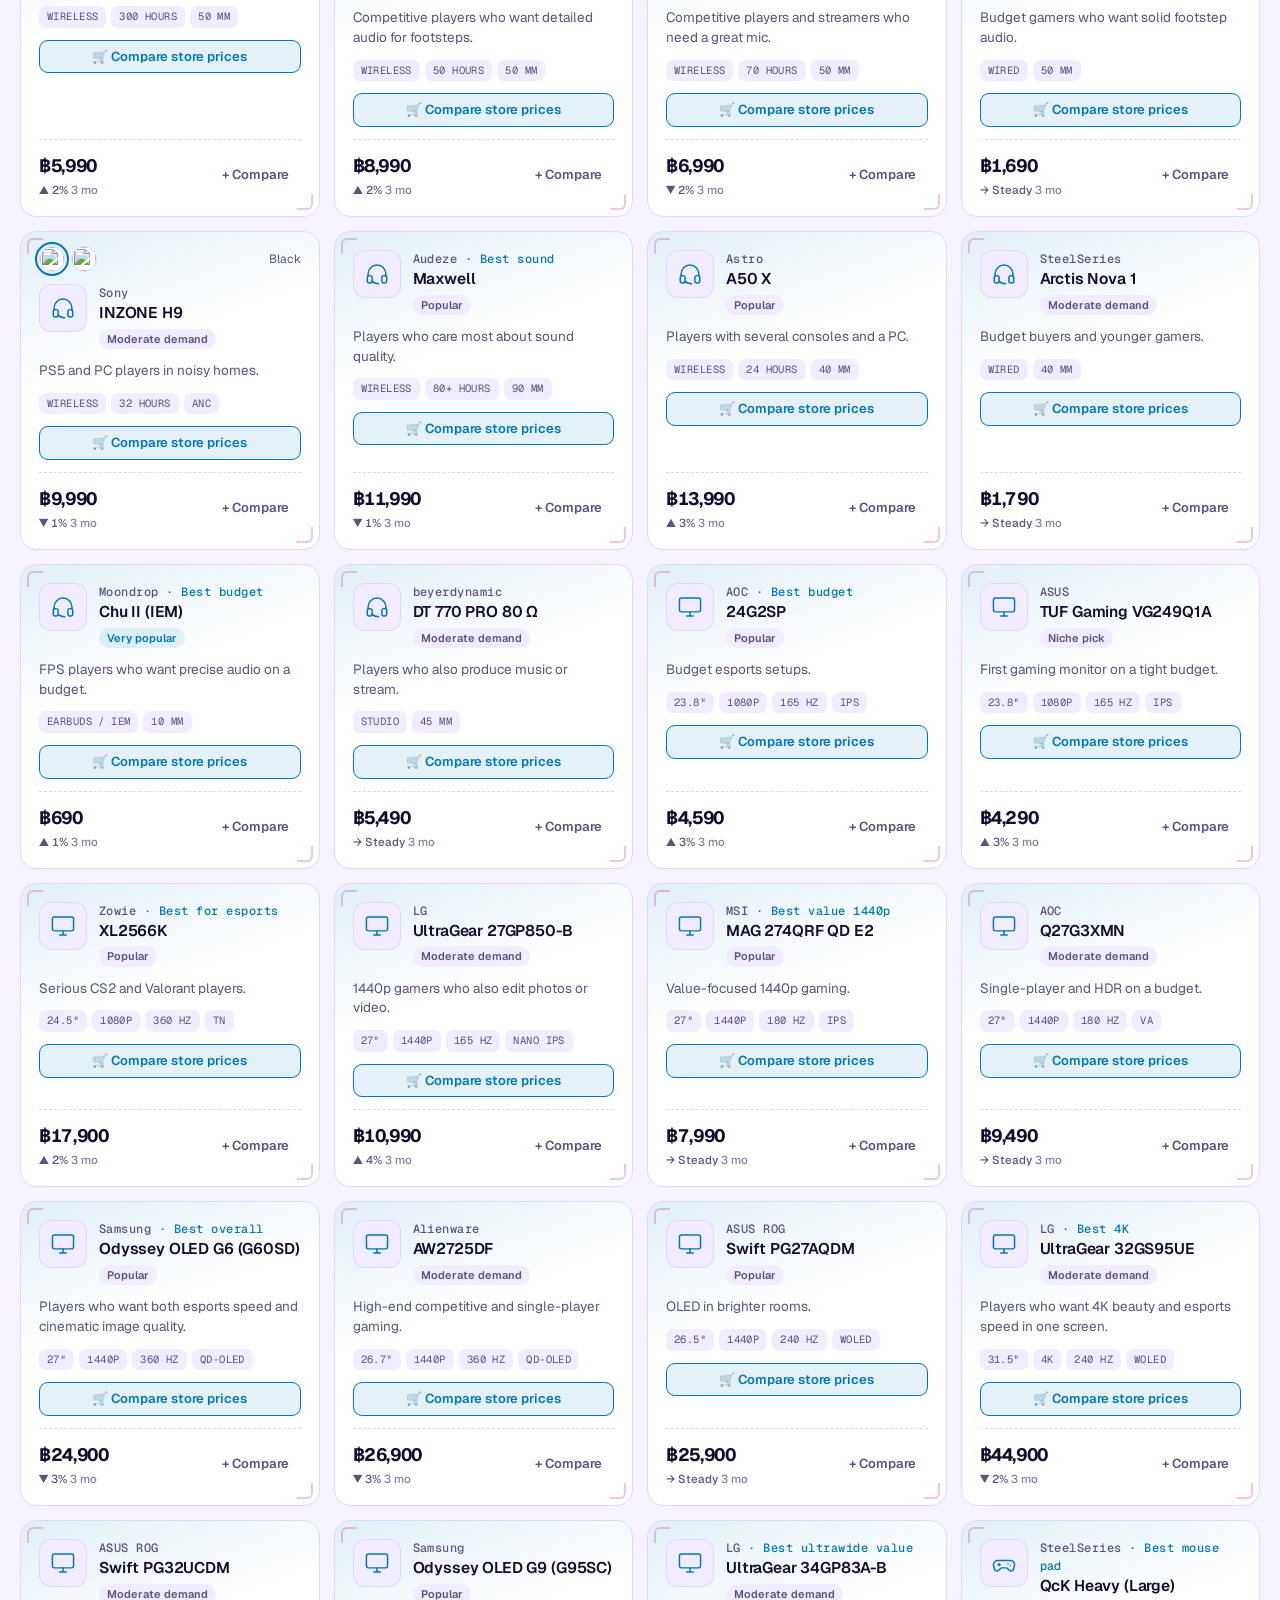
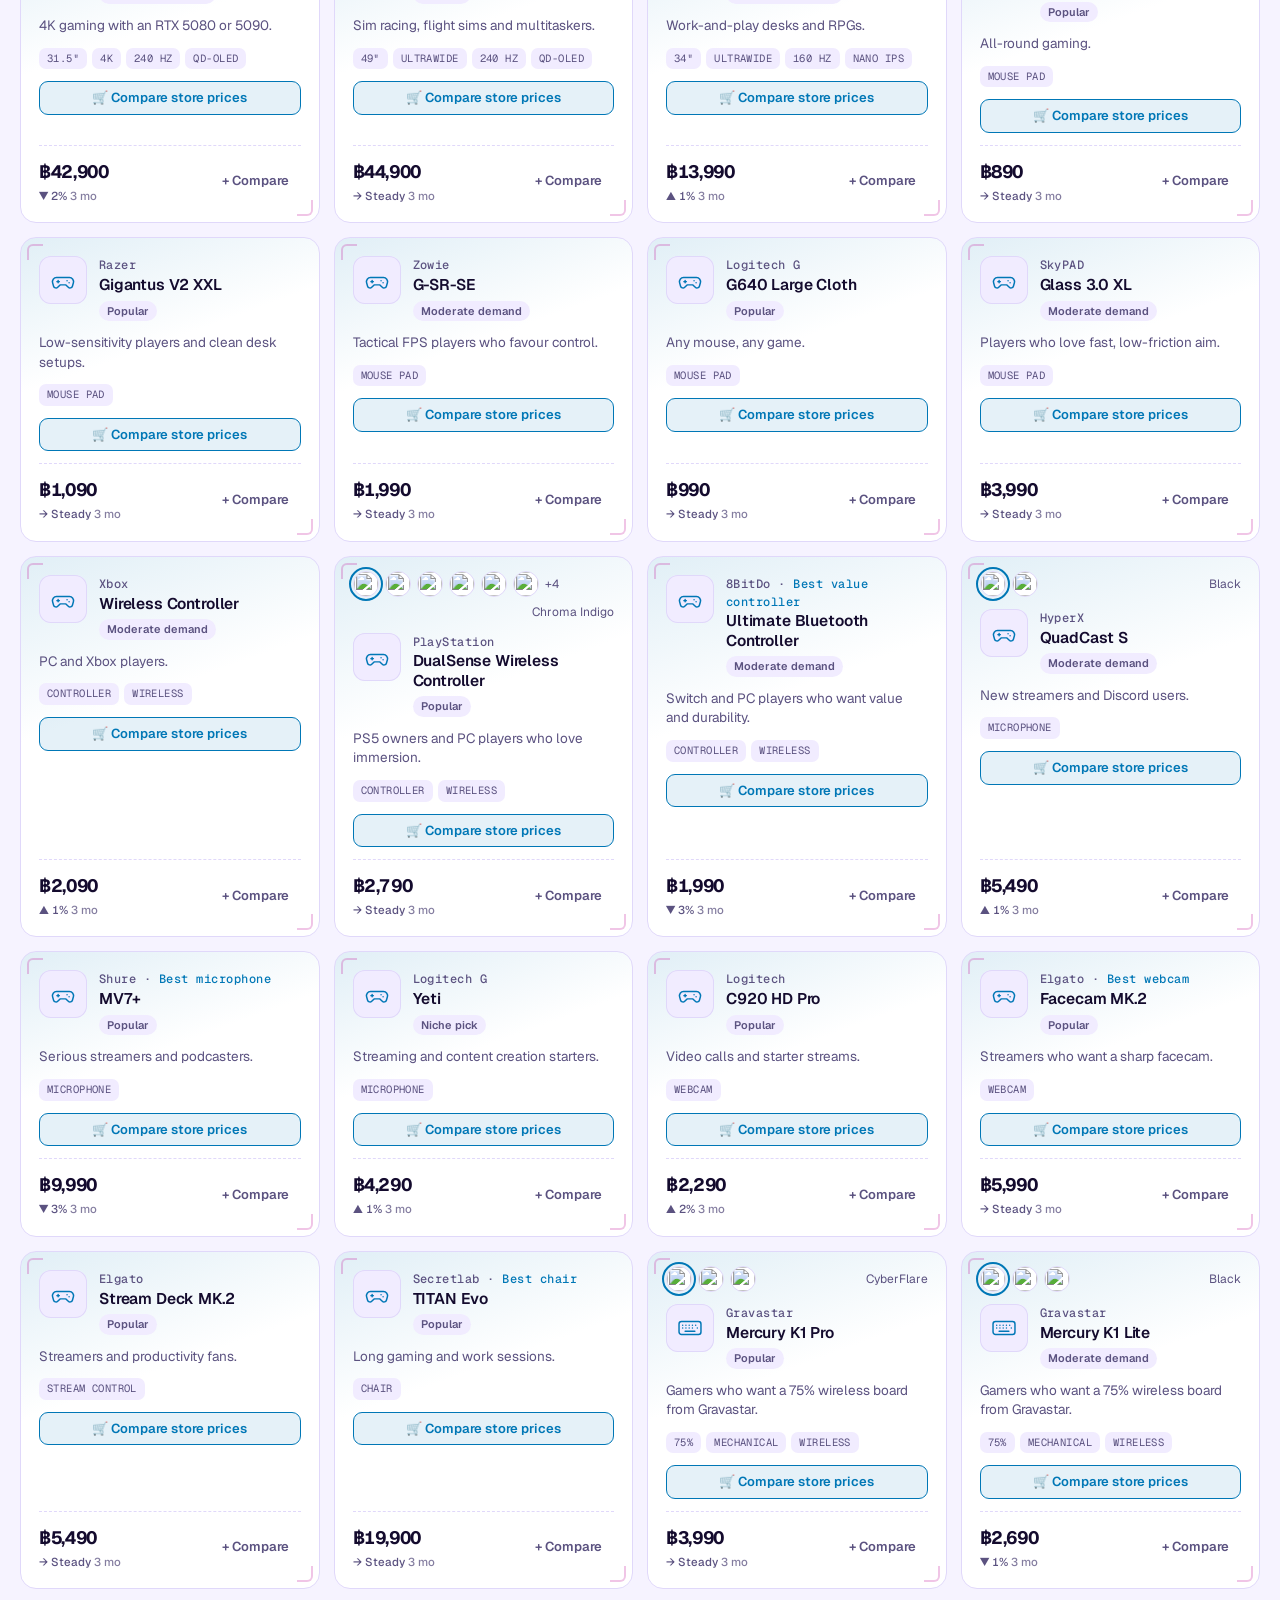
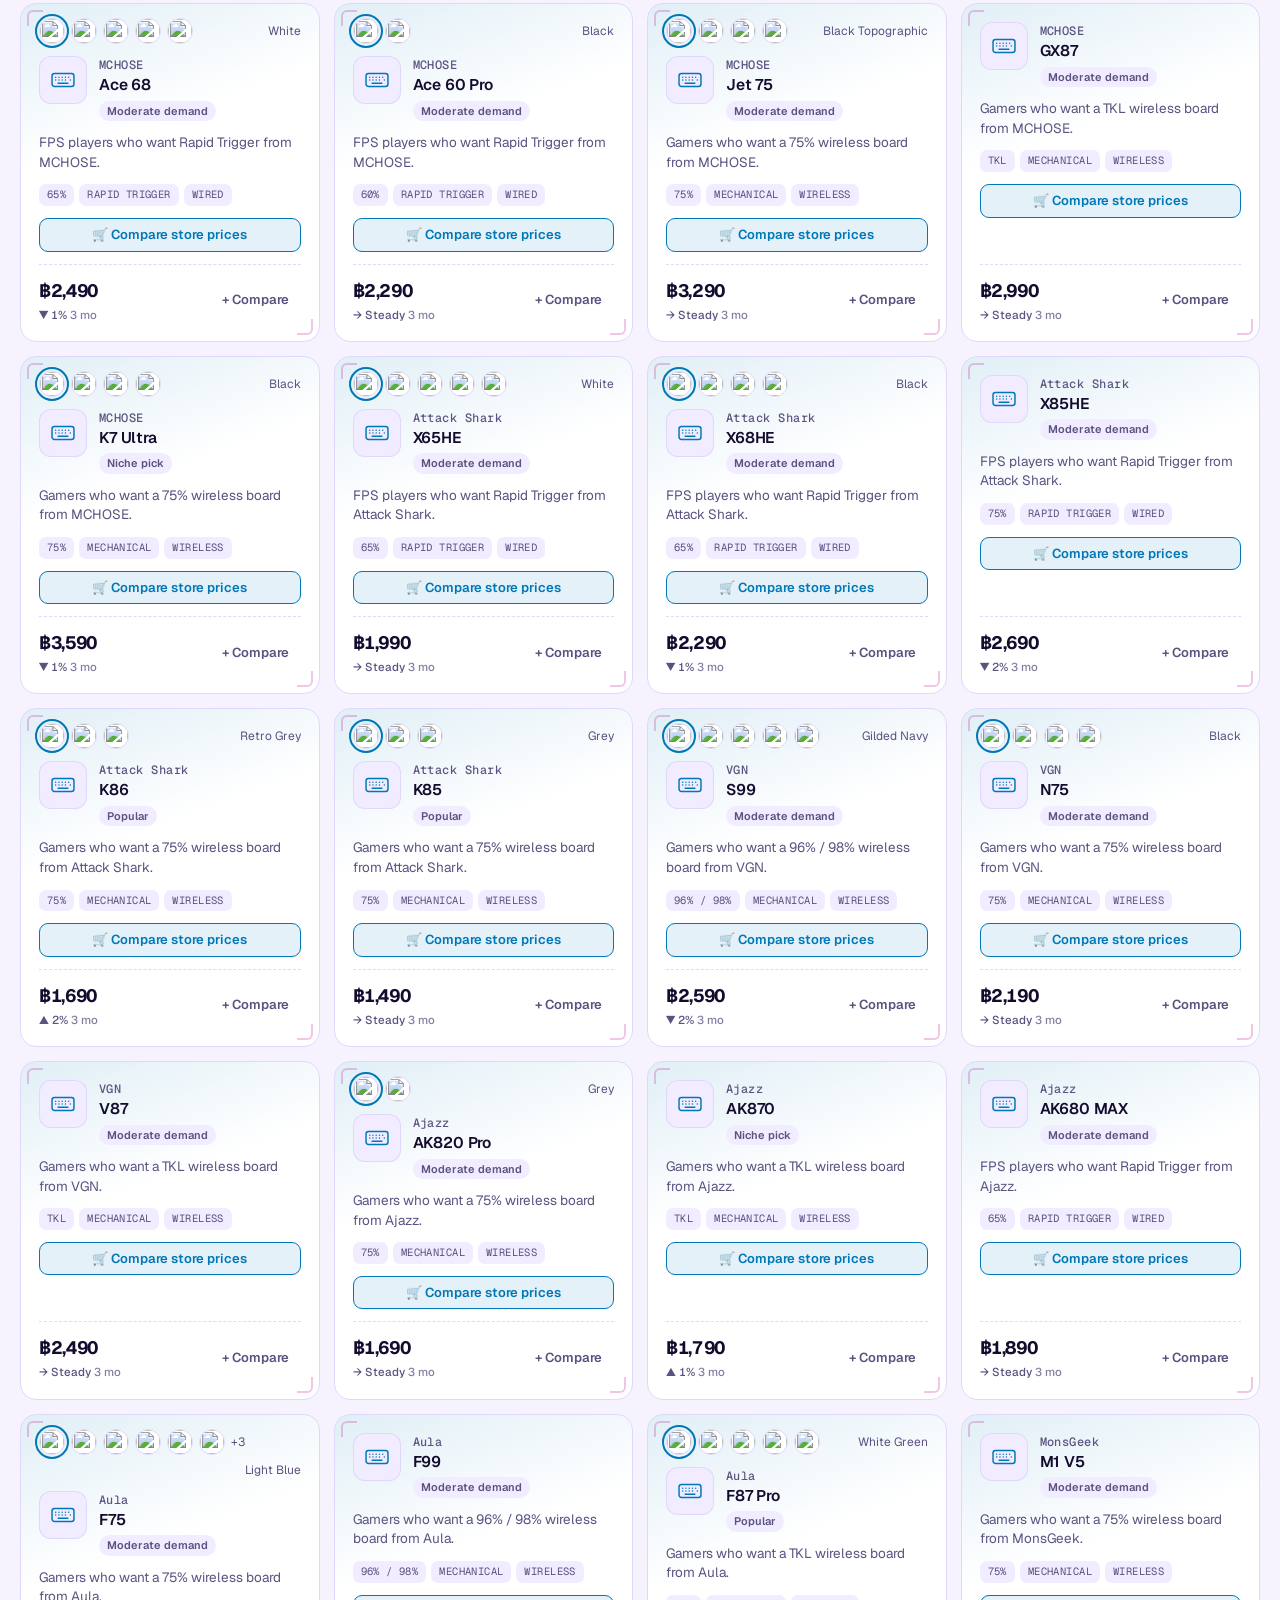
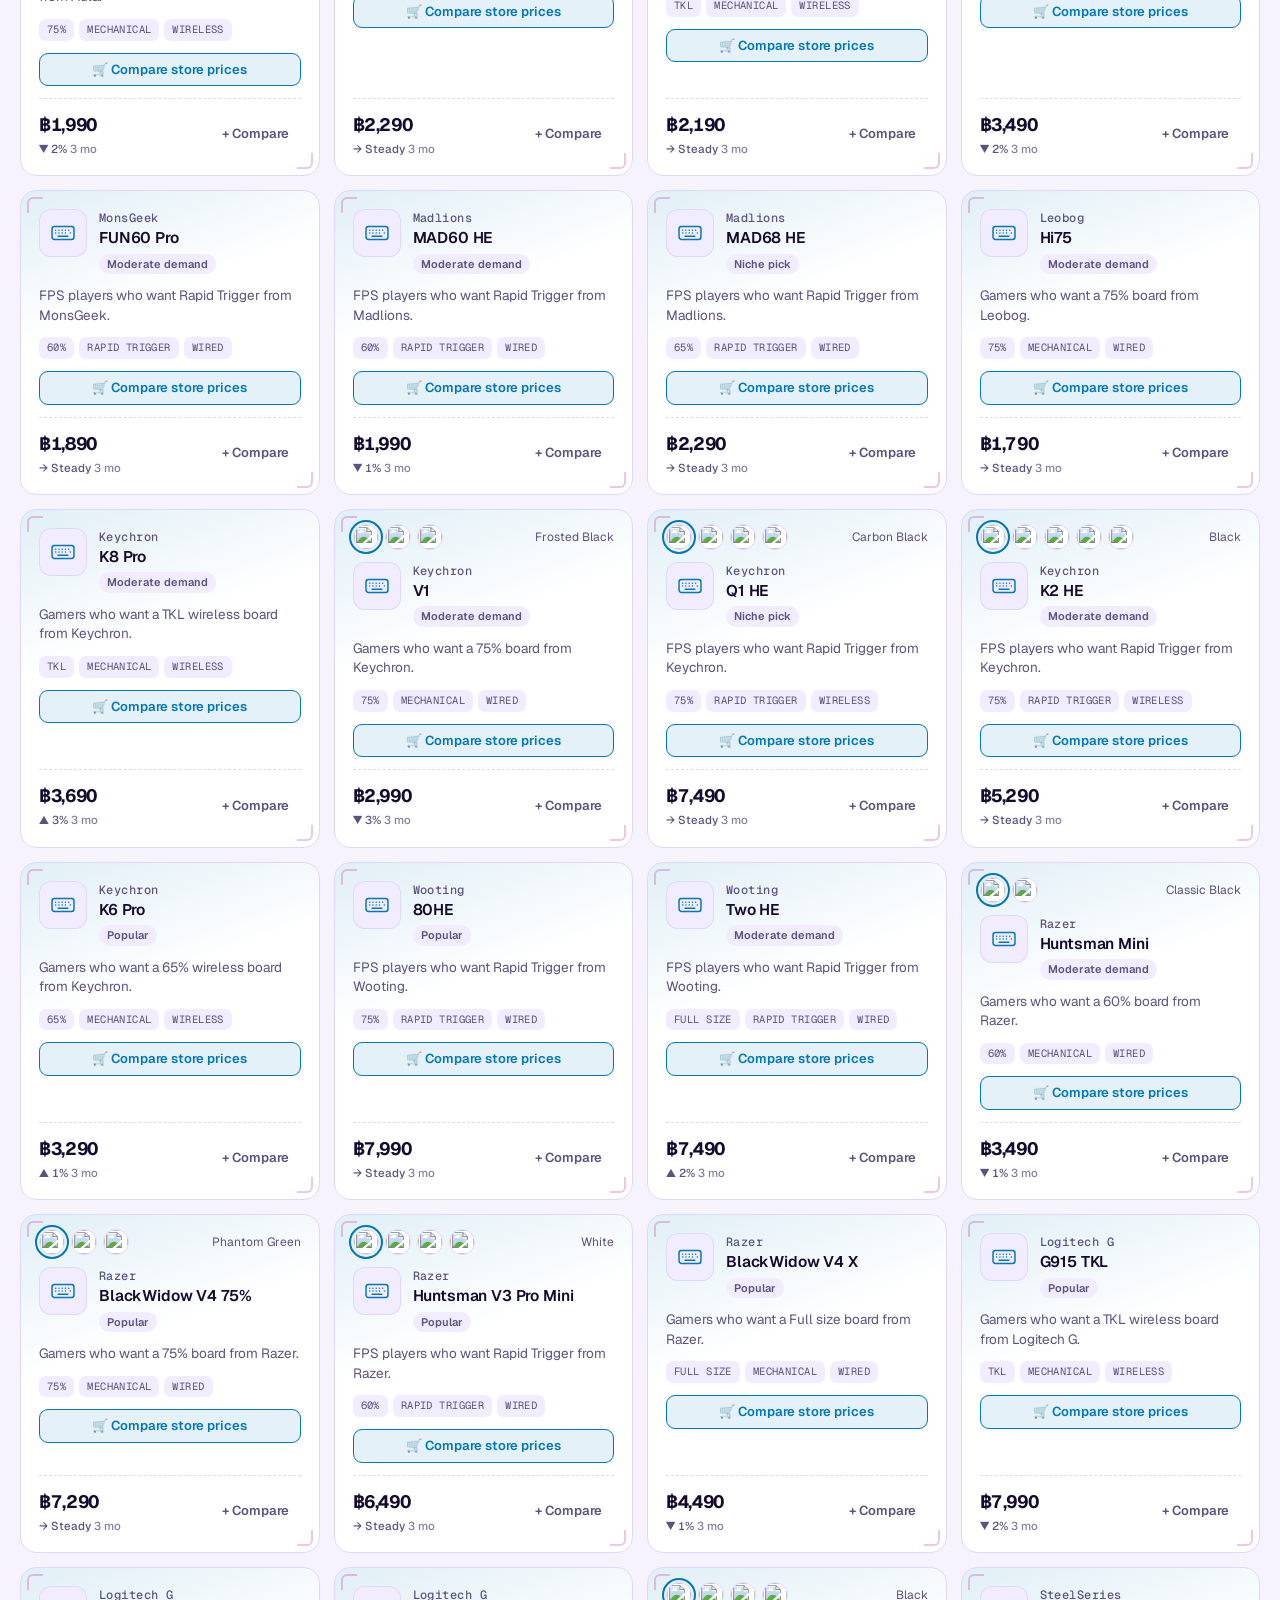
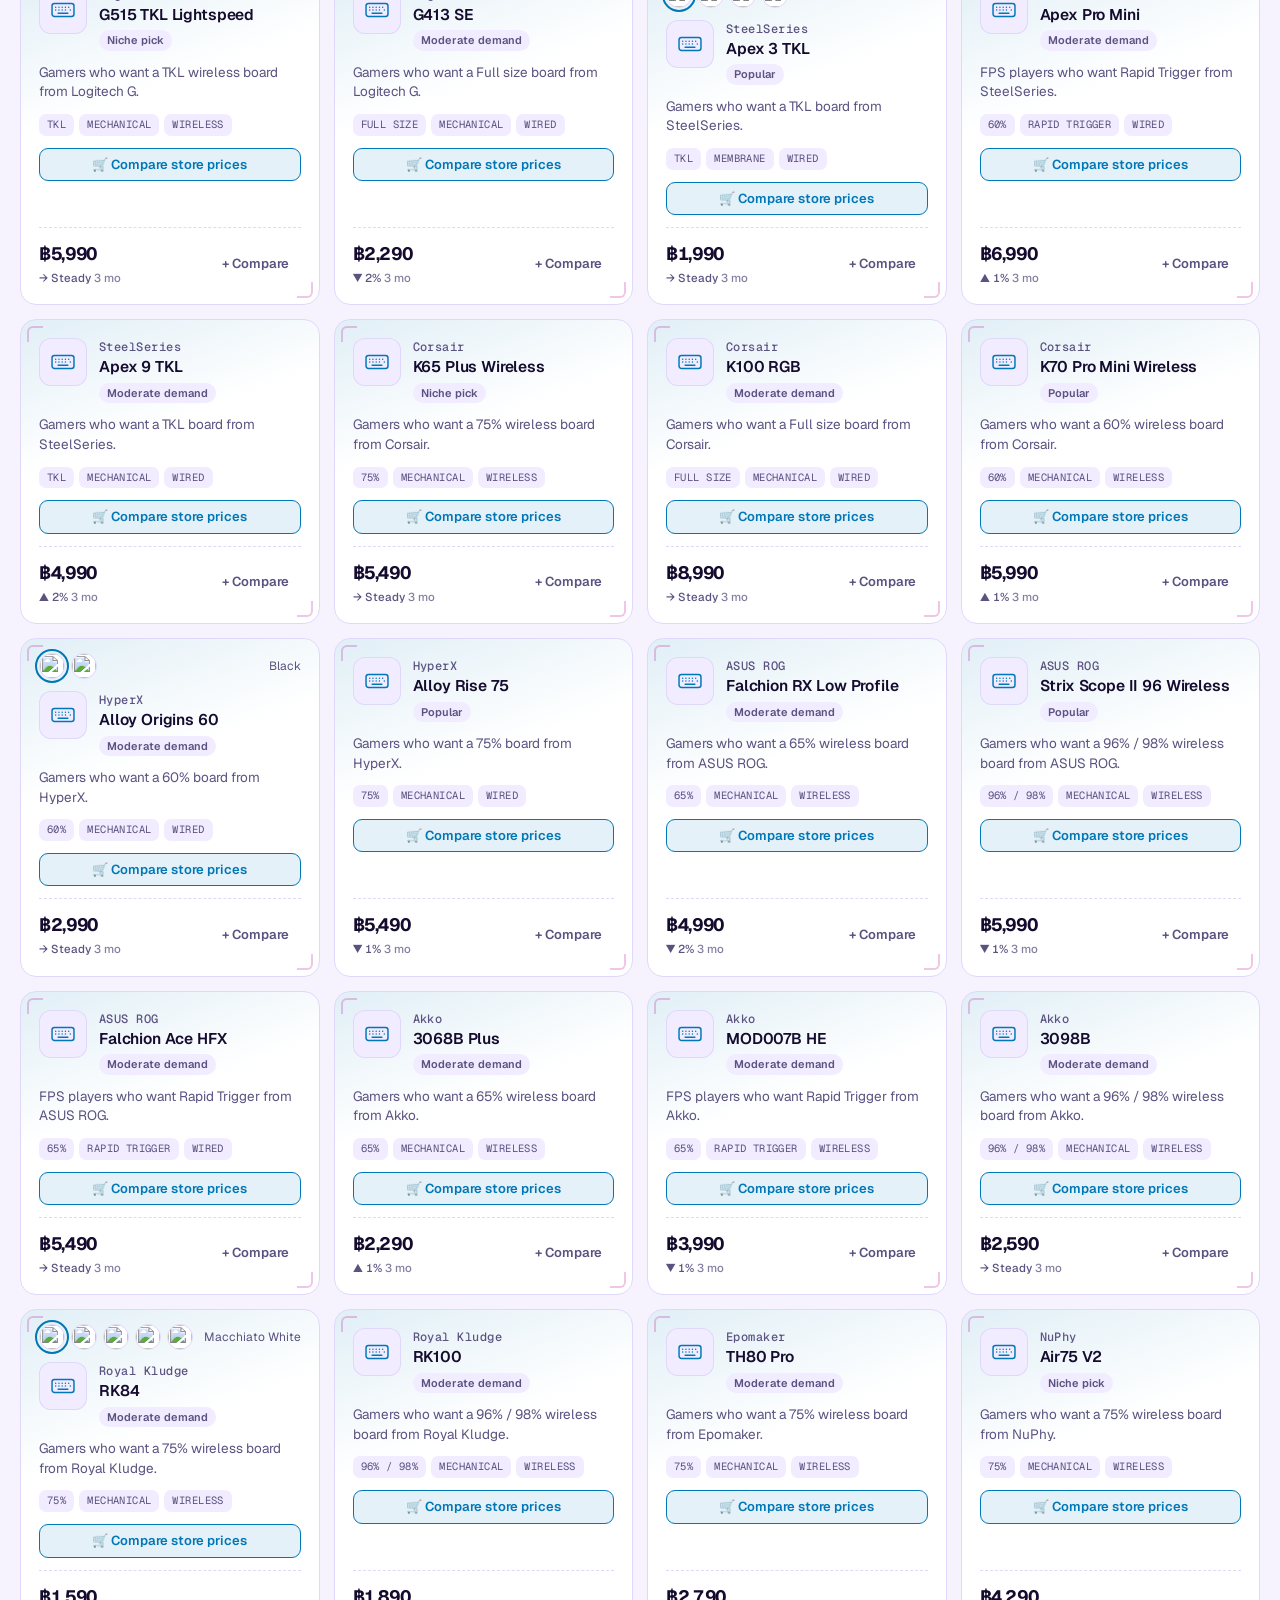
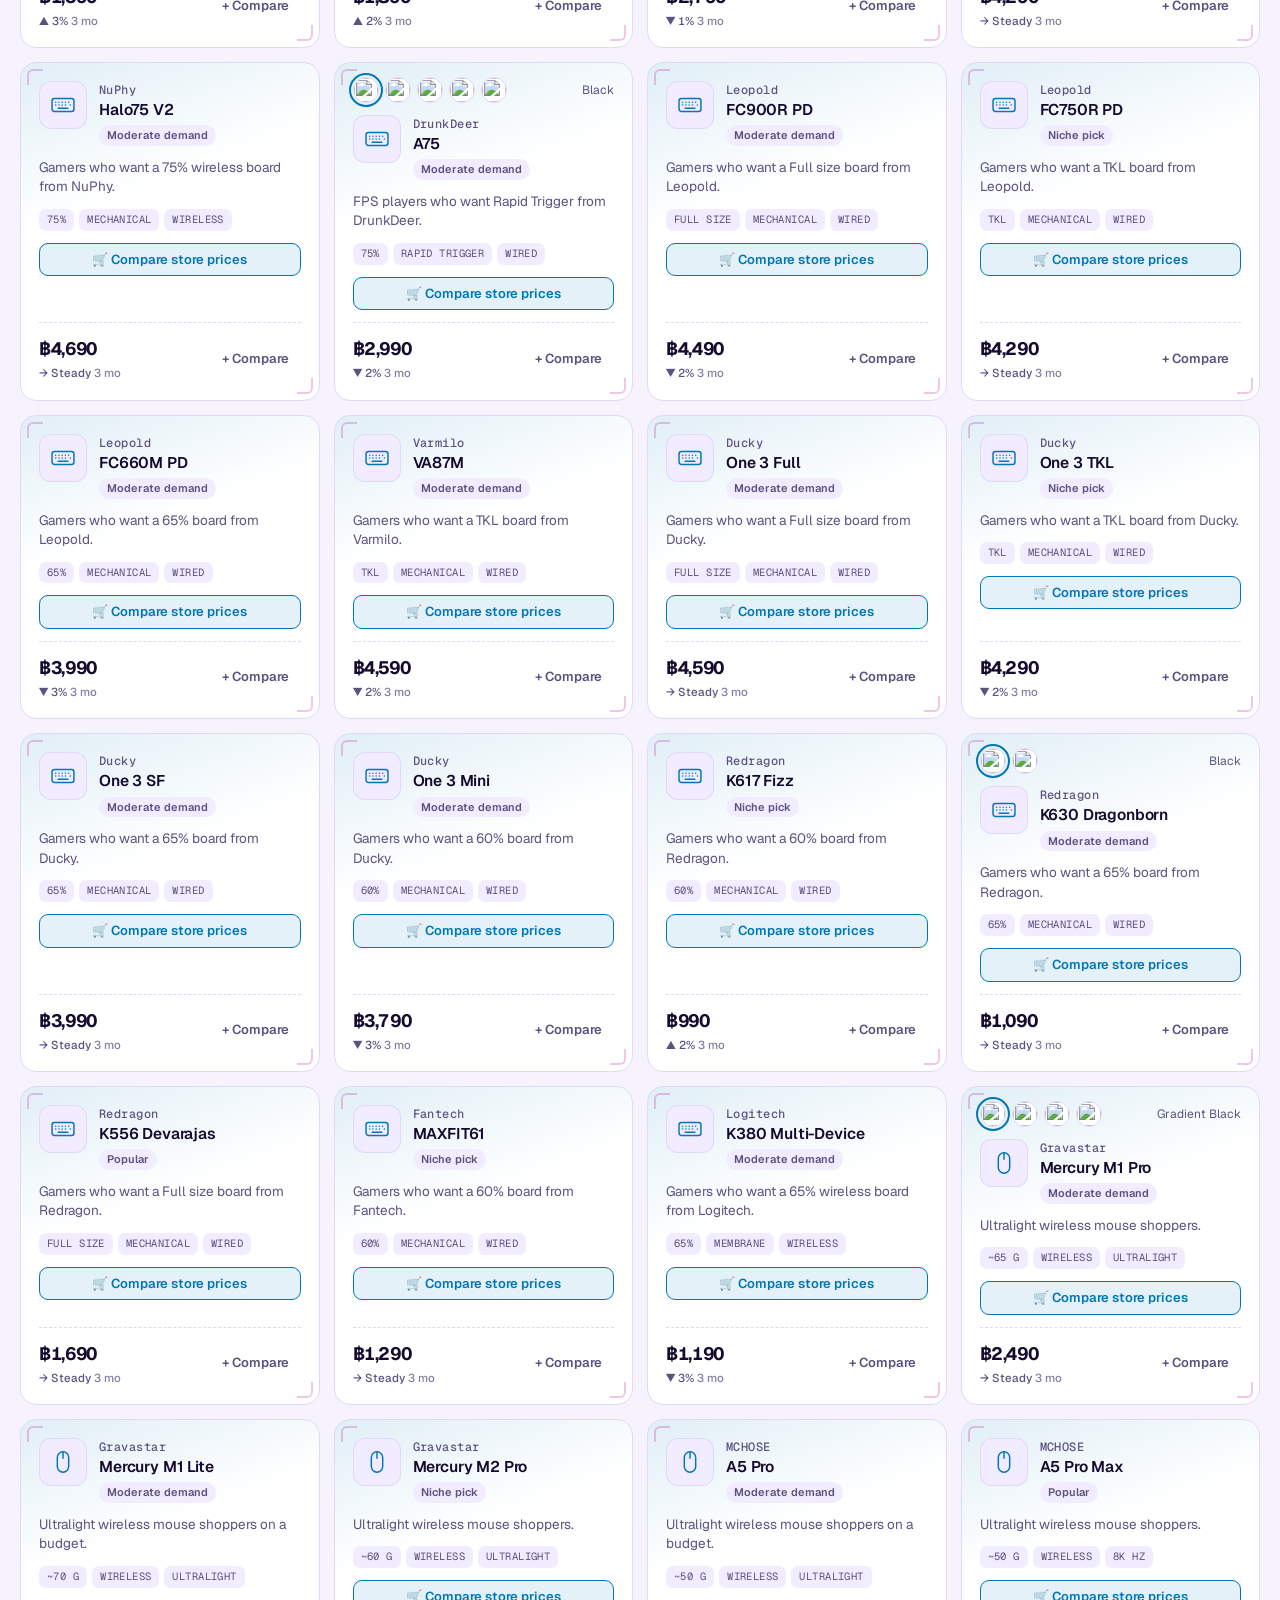
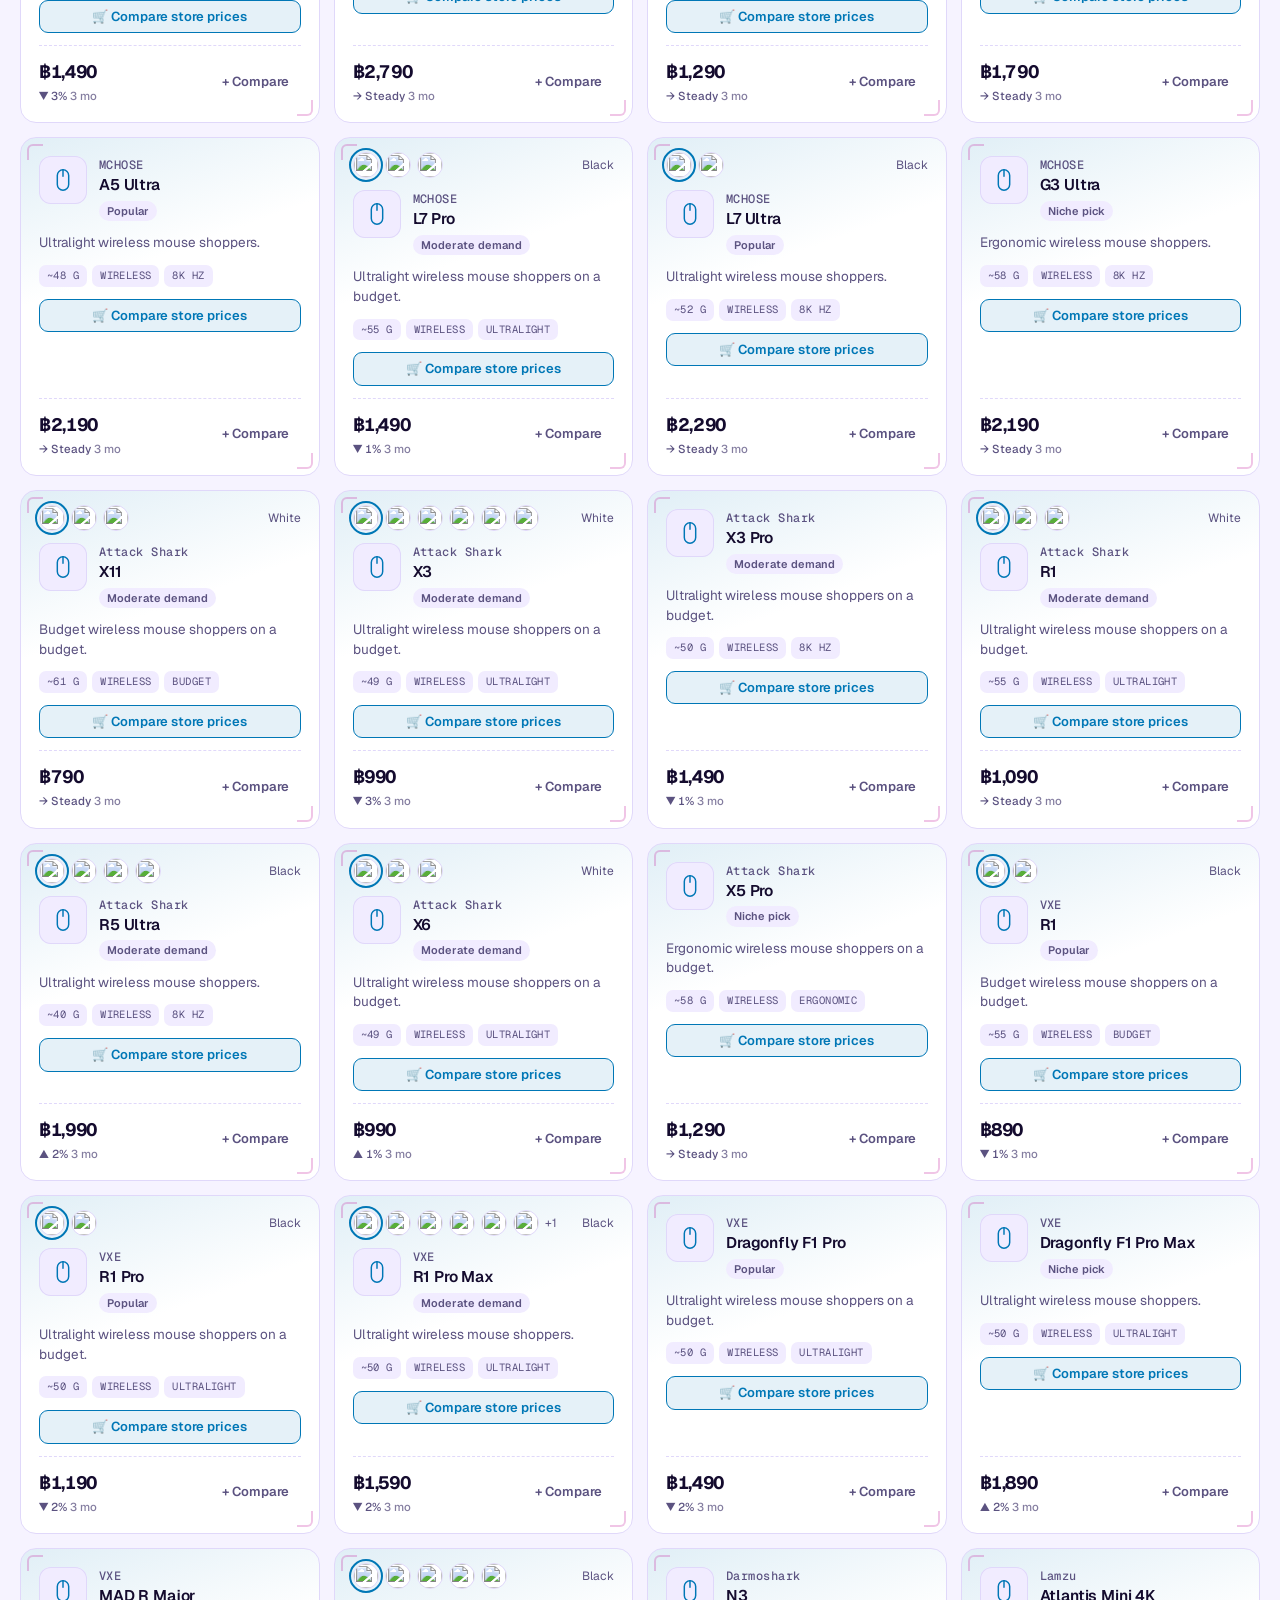
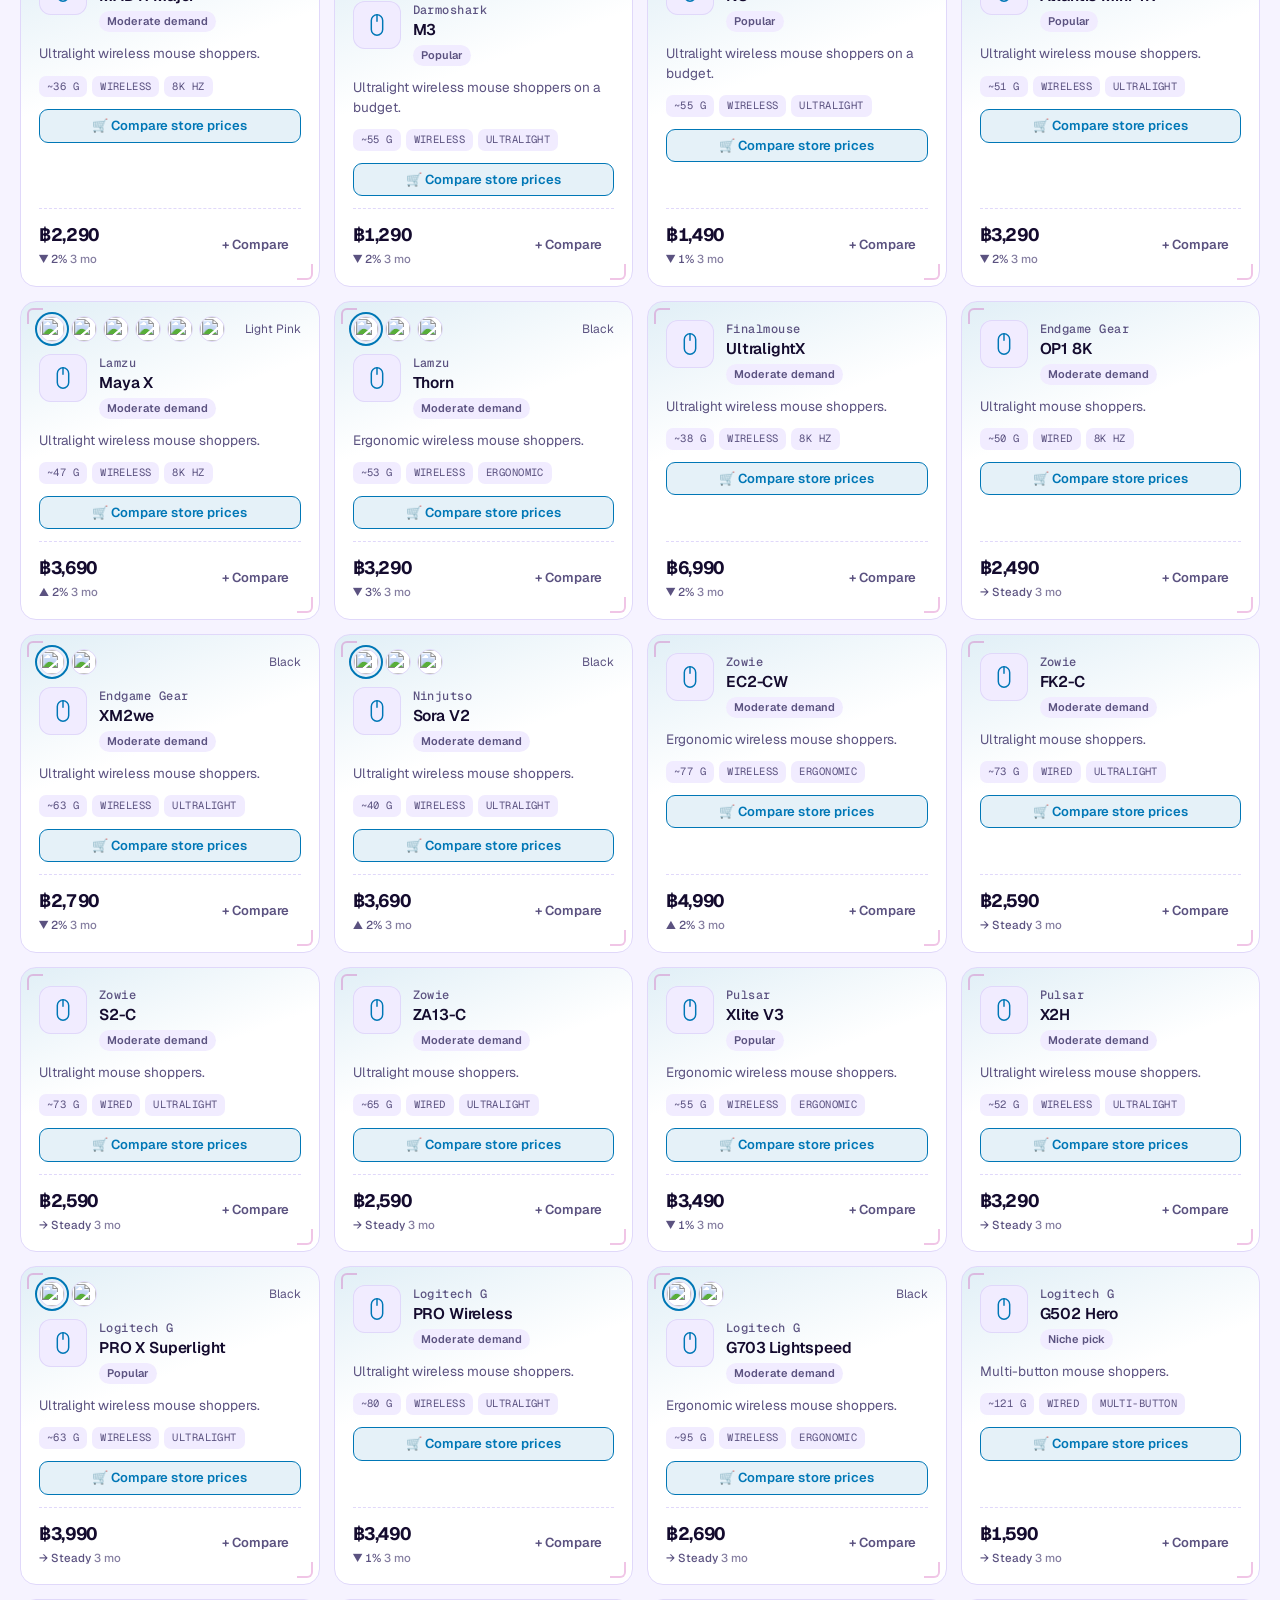
==== commit c4afb870: "Full-screen product pages with Back button (and browser back), click whole card to open, remove Deta" ====
--- a/gear.html
+++ b/gear.html
@@ -1216,7 +1216,7 @@
   if(/K552|G305|G102|G213|RK61|K2|24G2SP|VG249Q1A|QcK|G640|DT 770|C920|Yeti|Alloy Origins|BlackShark V2 X|Basilisk V3|EC2-C|Wireless Controller|27GP850|34GP83A/.test(n))return 40+hashStr(p.id)%14;
   return 22+hashStr(p.id)%14;}
 const HIST={};
-function history(p){
+function priceHistory(p){
   if(HIST[p.id])return HIST[p.id];
   const r=rng(hashStr(p.id)),age=ageMonths(p),weeks=Math.round(age*4.345);
   const prem=0.08+r()*0.2+(p.cat==='monitor'?0.08:0),tau=weeks*(0.3+r()*0.35),eol=age>44;
@@ -1235,7 +1235,7 @@
   return HIST[p.id]=out;
 }
 function forecast(p,months){
-  const hs=history(p),W=Math.min(26,hs.length-1),seg=hs.slice(-W-1);
+  const hs=priceHistory(p),W=Math.min(26,hs.length-1),seg=hs.slice(-W-1);
   const xs=seg.map((_,i)=>i),ys=seg.map(x=>Math.log(x.p)),mx=xs.reduce((a,b)=>a+b,0)/xs.length,my=ys.reduce((a,b)=>a+b,0)/ys.length;
   let num=0,den=0;xs.forEach((x,i)=>{num+=(x-mx)*(ys[i]-my);den+=(x-mx)**2});
   const raw=den?num/den:0;const res=Math.sqrt(ys.reduce((s,y,i)=>s+(y-(my+raw*(xs[i]-mx)))**2,0)/Math.max(1,ys.length-2));
@@ -1245,7 +1245,7 @@
     pts.push({t:new Date(NOW.getTime()+k*7*864e5),p:r10(mid),lo:r10(mid*Math.exp(-z)),hi:r10(mid*Math.exp(z)),fc:true})}
   return pts;
 }
-function trendPct(p,weeks){const hs=history(p);if(hs.length<2)return 0;const a=hs[Math.max(0,hs.length-1-weeks)].p;return (p.price-a)/a*100}
+function trendPct(p,weeks){const hs=priceHistory(p);if(hs.length<2)return 0;const a=hs[Math.max(0,hs.length-1-weeks)].p;return (p.price-a)/a*100}
 function trendChip(p){const t=trendPct(p,13),a=Math.abs(t);return `<span class="trend">${a<1?'→ Steady':t<0?`▼ ${a.toFixed(0)}%`:`▲ ${a.toFixed(0)}%`} <span>3 mo</span></span>`}
 function demand(p){
   const r=rng(hashStr(p.id+'d'));let s=34+r()*30;
@@ -1275,7 +1275,7 @@
 function niceStep(span,n){const raw=span/n,pw=10**Math.floor(Math.log10(raw)),f=raw/pw;return (f<1.5?1:f<3?2:f<7?5:10)*pw}
 function renderPriceSec(){
   const el=$('#priceSec');if(!el||!drawerId)return;const p=BYID[drawerId];
-  const hs=history(p),rw=RANGES.find(r=>r[0]===priceRange)[2],seg=hs.slice(-Math.min(hs.length,rw+1)),fc=forecast(p,fcH);
+  const hs=priceHistory(p),rw=RANGES.find(r=>r[0]===priceRange)[2],seg=hs.slice(-Math.min(hs.length,rw+1)),fc=forecast(p,fcH);
   const first=seg[0].p,chg=(p.price-first)/first*100,lo=Math.min(...seg.map(x=>x.p)),hi=Math.max(...seg.map(x=>x.p));
   const end=fc[fc.length-1],fchg=(end.p-p.price)/p.price*100;
   const rangeName=priceRange==='all'?'since launch':`over the last ${{'3m':'3 months','6m':'6 months','1y':'year','2y':'2 years'}[priceRange]}`;
@@ -1364,7 +1364,7 @@
     <div class="tags">${keyTags(p).map(t=>`<span class="tag">${esc(t)}</span>`).join('')}</div>
     <button class="btn sm ghost st-open" data-stores="${p.id}">🛒 Compare store prices</button>
       <div class="card-foot"><div class="price num">${money(p.price)}${cur!=='THB'?`<small>${fmtIn('THB',p.price)}</small>`:''}${trendChip(p)}</div>
-      <div class="acts"><button class="btn sm ghost ${inC?'on-c':''}" data-compare="${p.id}" aria-pressed="${inC}">${inC?'✓ Comparing':'+ Compare'}</button><button class="btn sm primary" data-detail="${p.id}">Details</button></div></div>
+      <div class="acts"><button class="btn sm ghost ${inC?'on-c':''}" data-compare="${p.id}" aria-pressed="${inC}">${inC?'✓ Comparing':'+ Compare'}</button></div></div>
   </article>`;
 }
 function renderBrowse(){
@@ -1439,11 +1439,11 @@
 }
 
 /* ---------- drawer ---------- */
-function openDrawer(id){
+function openDrawer(id,fromPop){
   const p=BYID[id];if(!p)return;drawerId=id;reviewStars=0;
   const award=BEST.find(x=>x.id===id),inC=compare.includes(id);
   $('#drawer').innerHTML=`
-    <div class="d-head"><span class="eyebrow">${catOf(p.cat).label} · ${esc(p.sub)}</span><button class="btn ghost sm" id="dClose" aria-label="Close details">✕</button></div>
+    <div class="d-head"><button class="btn sm d-back" id="dClose" aria-label="Back to the list">← Back</button><span class="eyebrow">${catOf(p.cat).label} · ${esc(p.sub)}</span></div>
     <div class="d-body">
       <div class="d-hero">${photo(p,'thumb d-img',ICON[p.cat])}<div style="min-width:0"><div class="pbrand">${esc(p.brand)}</div><h2>${esc(p.name)}</h2>
         <div style="display:flex;gap:8px;flex-wrap:wrap;margin-top:6px;align-items:center">${award?`<span class="award-b">${award.award}</span>`:''}<span id="dRating">${ratingHtml(id)}</span></div></div></div>
@@ -1465,9 +1465,16 @@
     </div>`;
   $('#drawer').classList.add('open');$('#drawer').setAttribute('aria-hidden','false');$('#dscrim').hidden=false;$('#drawer').scrollTop=0;
   renderForms();renderDrawerLists();renderPriceSec();renderDemandSec();
+  document.body.classList.add('d-open');
+  if(!fromPop){if(window.history.state&&window.history.state.d)window.history.replaceState({d:id},'');else window.history.pushState({d:id},'')}
   setTimeout(()=>$('#dClose')?.focus(),50);
 }
-function closeDrawer(){drawerId=null;$('#drawer').classList.remove('open');$('#drawer').setAttribute('aria-hidden','true');$('#dscrim').hidden=true}
+function closeDrawer(fromPop){const was=drawerId;drawerId=null;$('#drawer').classList.remove('open');$('#drawer').setAttribute('aria-hidden','true');$('#dscrim').hidden=true;document.body.classList.remove('d-open');
+  if(was&&!fromPop&&window.history.state&&window.history.state.d)window.history.back()}
+/* full-screen product page: it has its own history entry, so the browser/phone Back button closes it too */
+window.addEventListener('popstate',()=>{if(window.history.state&&window.history.state.d){if(drawerId!==window.history.state.d)openDrawer(window.history.state.d,true)}else if(drawerId)closeDrawer(true)});
+/* clicking anywhere on a product card opens it (its own buttons, links and pickers keep working) */
+document.addEventListener('click',e=>{const c=e.target.closest('.card');if(!c||e.target.closest('button,a,input,select,label,textarea,[data-cw],[data-stores]'))return;const d=c.querySelector('[data-detail]');if(d)openDrawer(d.dataset.detail)});
 function renderForms(){
   if(!drawerId)return;
   if(!db){$('#revForm').innerHTML=`<p class="muted">Member reviews appear when this page is opened in Claude by a signed-in viewer.</p>`;$('#comForm').innerHTML='';$('#comWrap').hidden=true;return}
--- a/neon.css
+++ b/neon.css
@@ -120,3 +120,16 @@
 
 @media (prefers-reduced-motion:reduce){.top,.hero::after,.hero h1 span{animation:none}}
 a.btn{text-decoration:none}
+
+/* ---------- full-screen product page (replaces the side drawer) ---------- */
+.drawer{left:0;right:0;width:100%;border-left:0;transform:translateY(18px);opacity:0;visibility:hidden;transition:transform .28s cubic-bezier(.2,.8,.2,1),opacity .2s,visibility 0s .28s}
+.drawer.open{transform:none;opacity:1;visibility:visible;transition:transform .28s cubic-bezier(.2,.8,.2,1),opacity .2s}
+.drawer .d-head{justify-content:flex-start;gap:14px;padding-inline:max(16px,calc((100% - 980px)/2))}
+.drawer .d-body{max-width:980px;margin:0 auto;width:100%;box-sizing:border-box;padding-inline:16px}
+.d-back{font-weight:600}
+.drawer .d-hero .thumb.d-img.has-img{width:min(380px,42vw);height:300px;border-radius:18px}
+@media (max-width:560px){.drawer .d-hero{flex-direction:column}.drawer .d-hero .thumb.d-img.has-img{width:100%;height:240px}}
+body.d-open{overflow:hidden}
+.card{cursor:pointer}
+@media (prefers-reduced-motion:reduce){.drawer,.drawer.open{transition:none}}
+.drawer{background-color:var(--bg);background-image:linear-gradient(var(--gridline) 1px,transparent 1px),linear-gradient(90deg,var(--gridline) 1px,transparent 1px);background-size:44px 44px}
